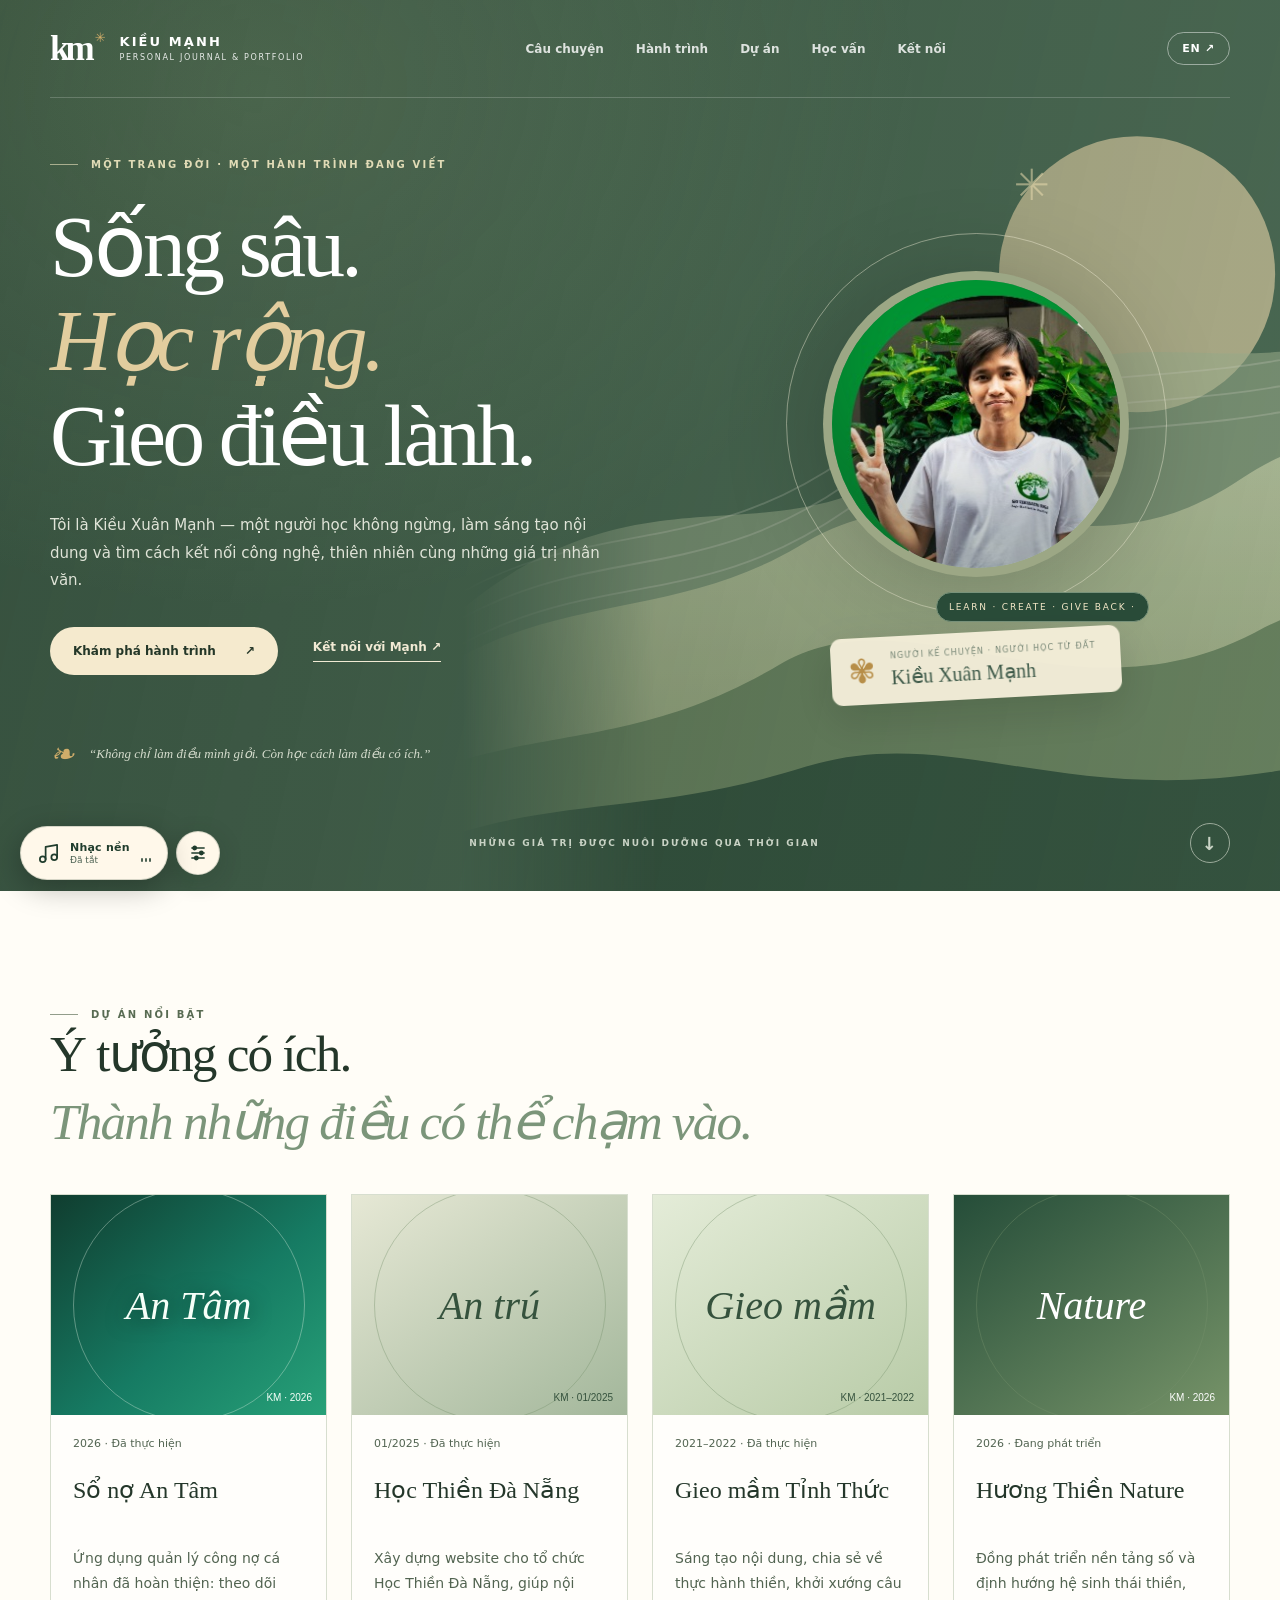
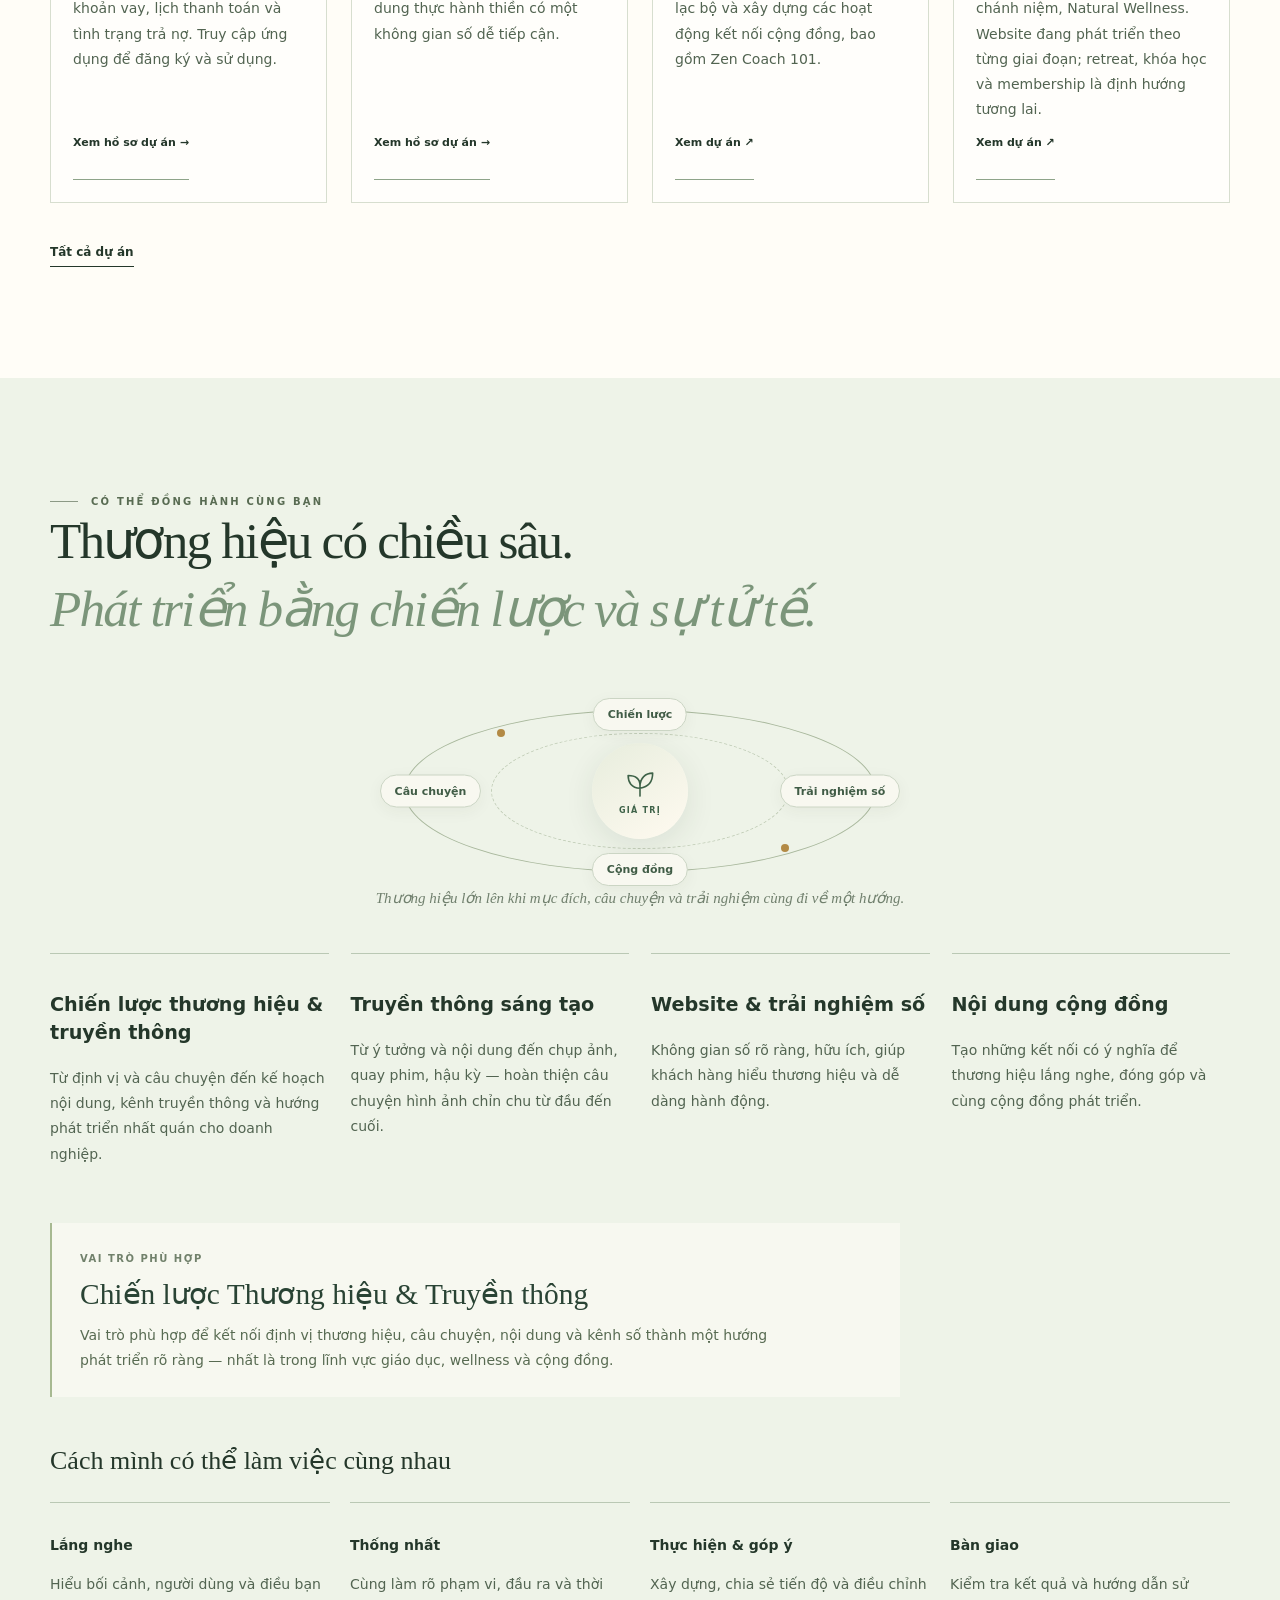
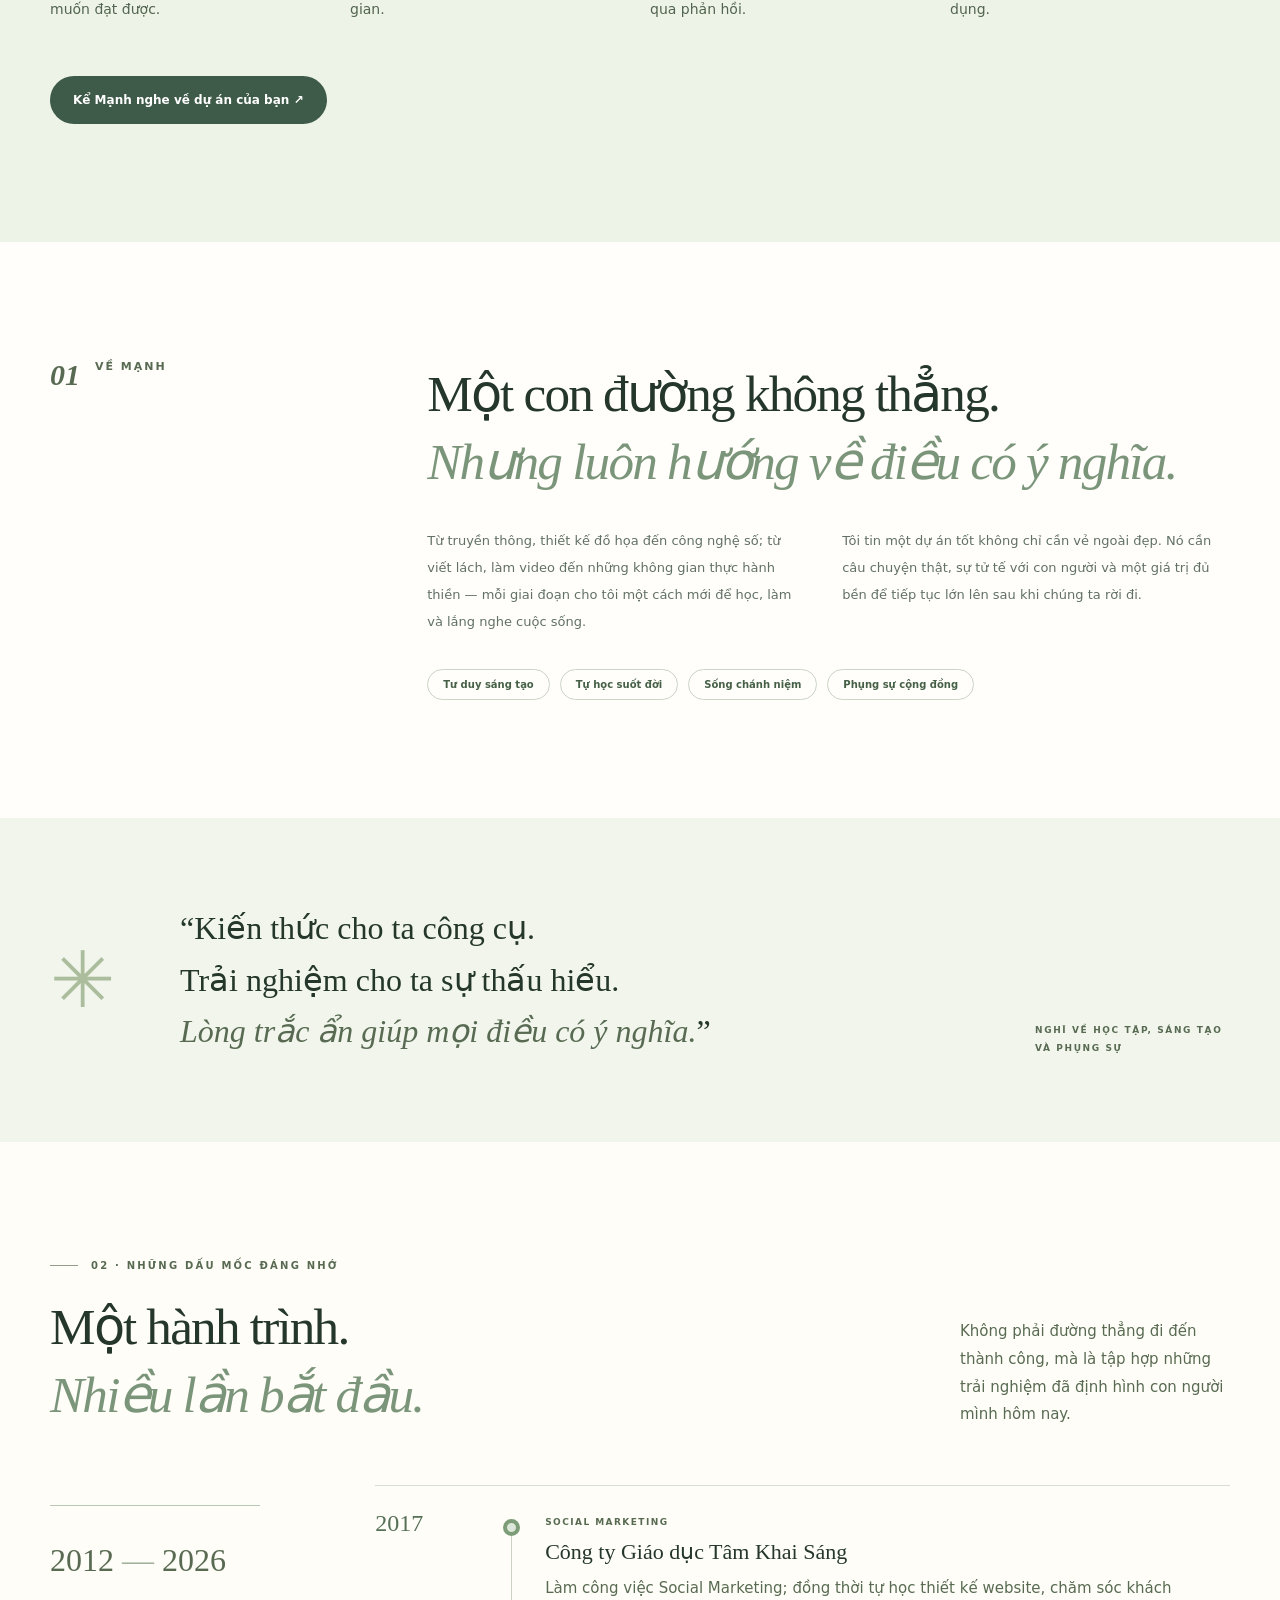
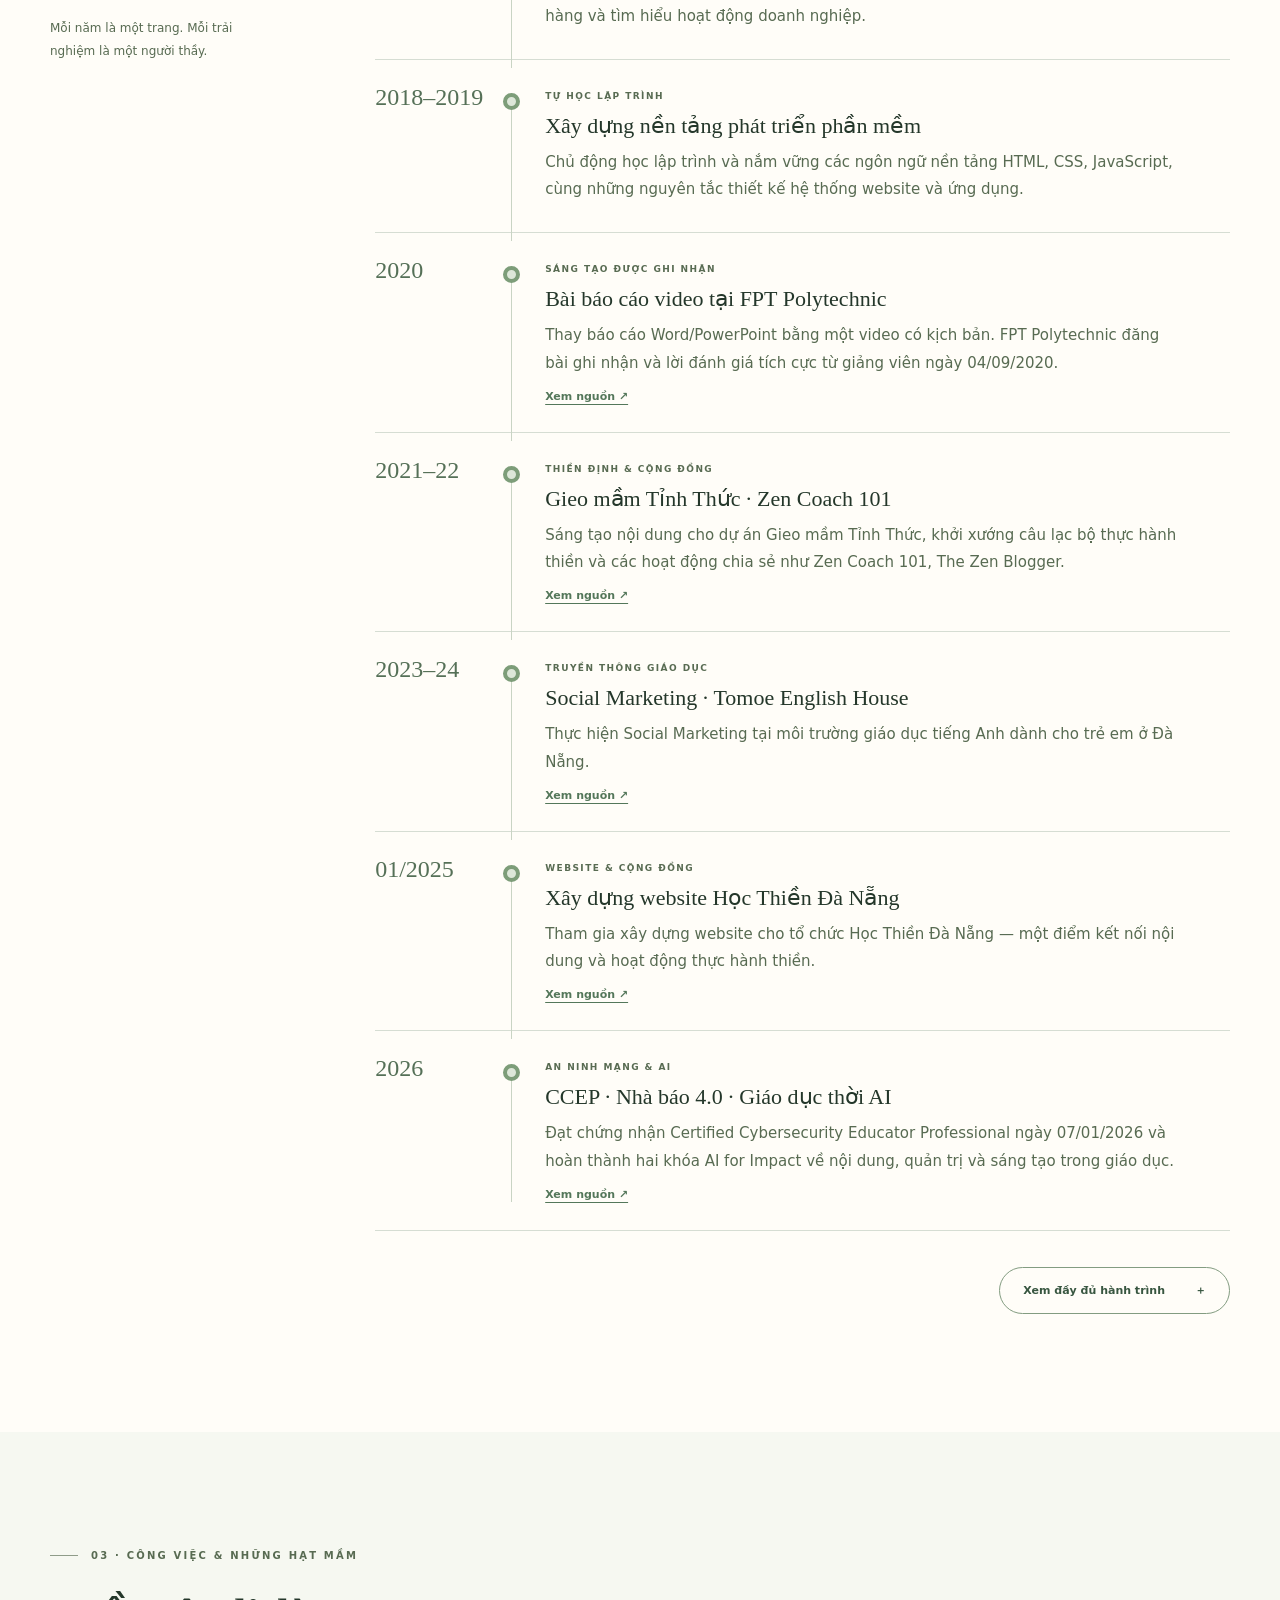
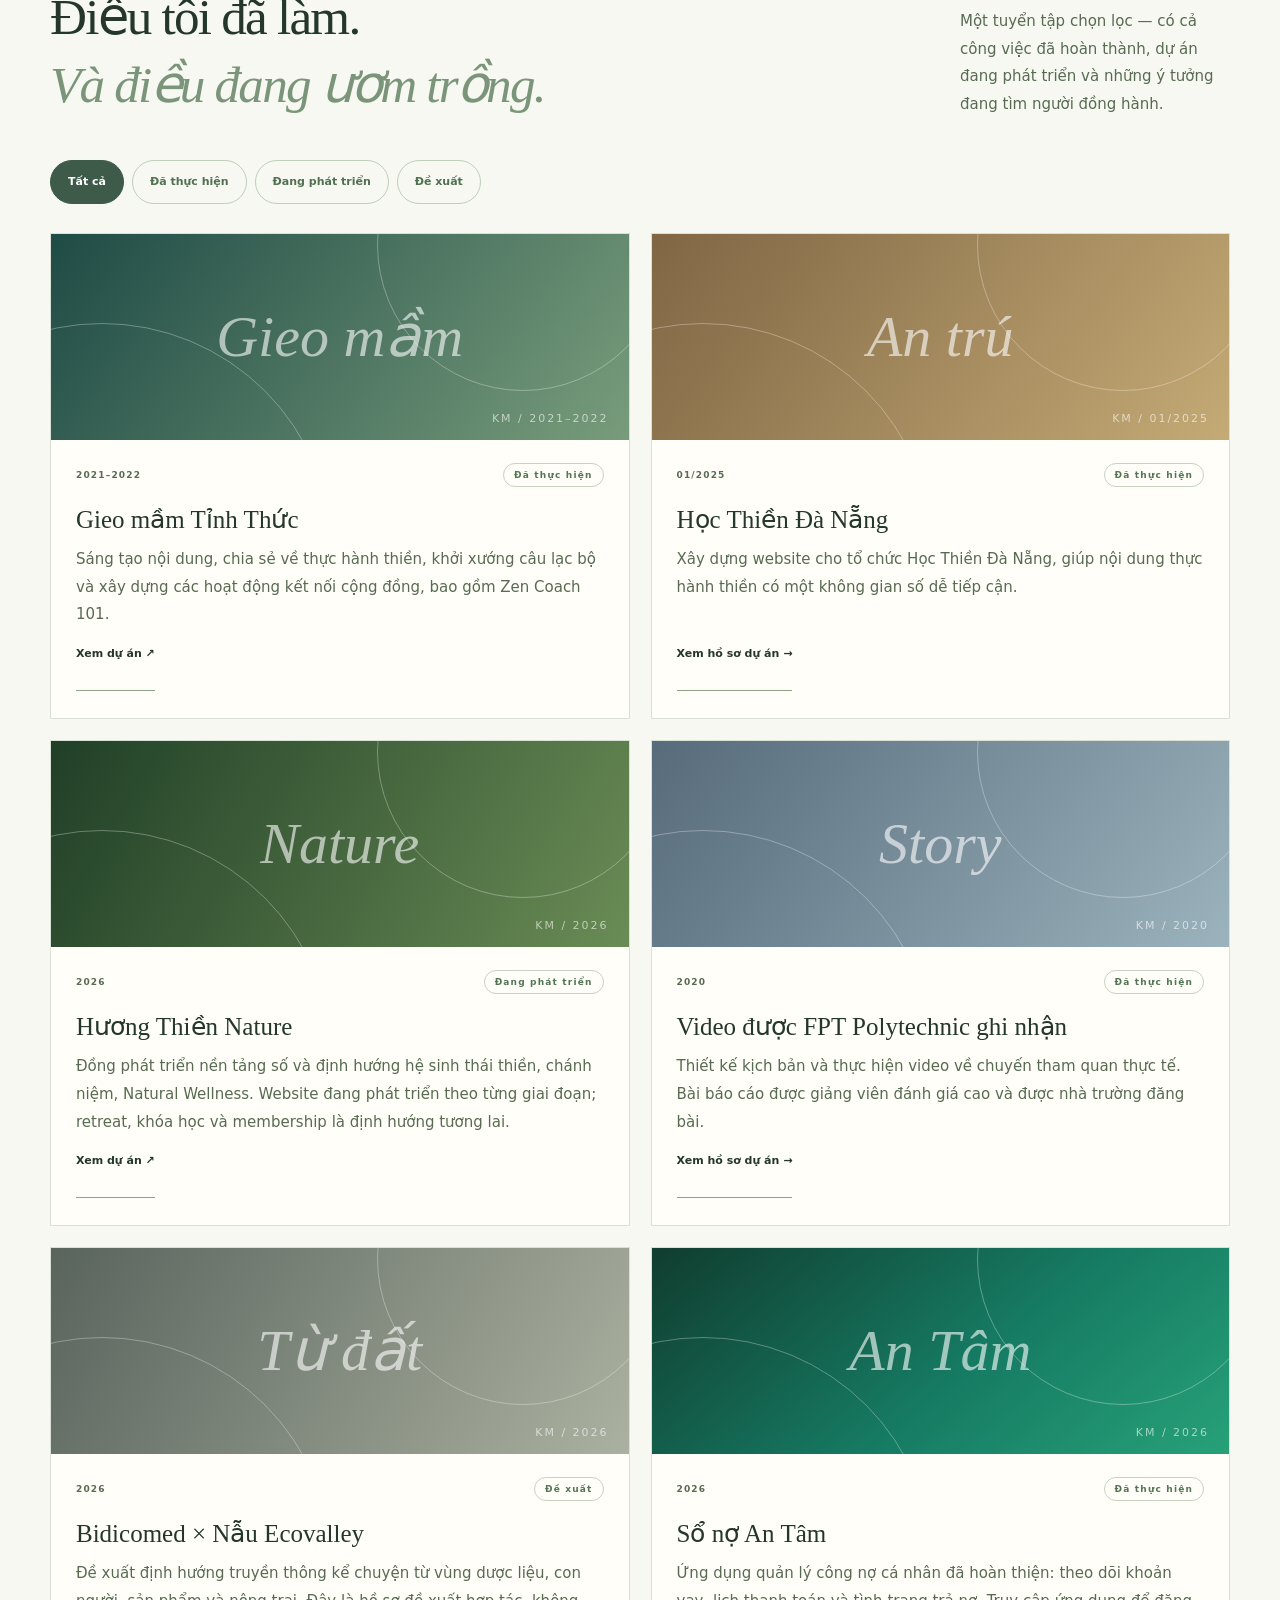
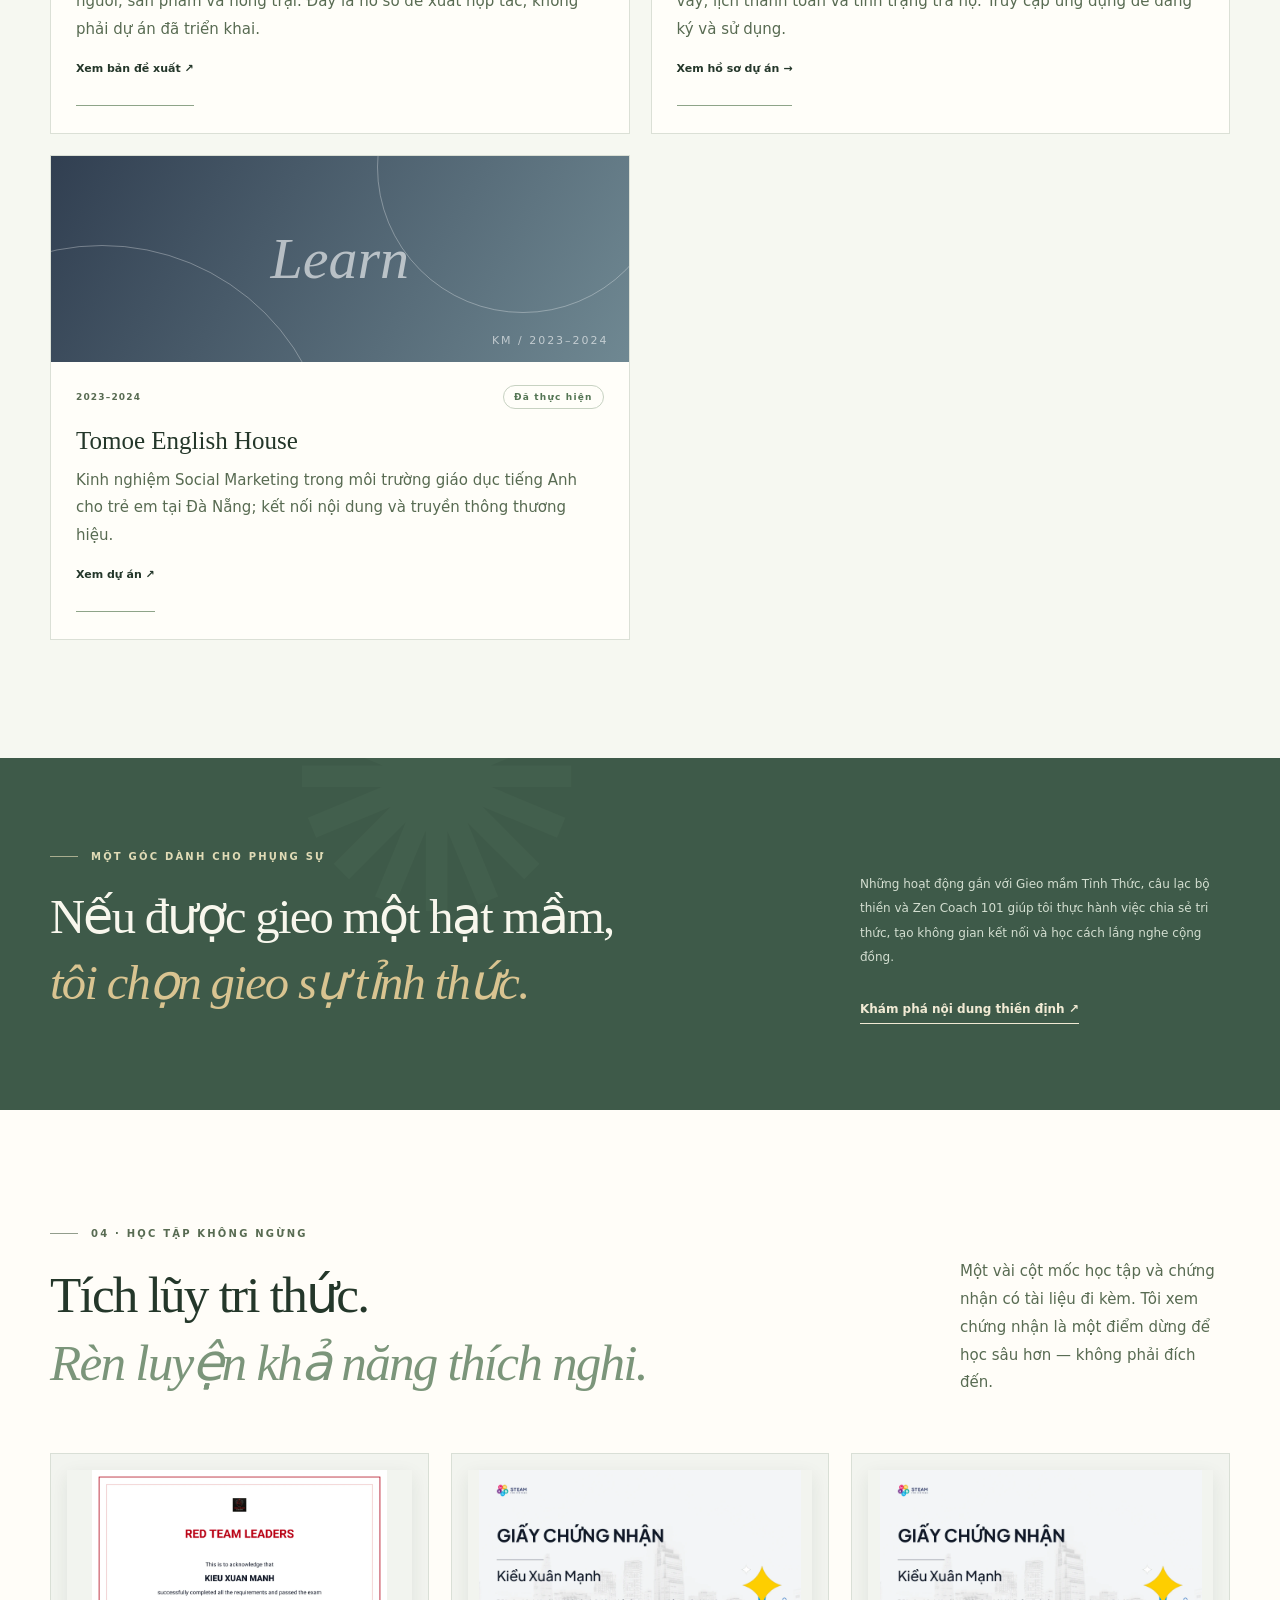
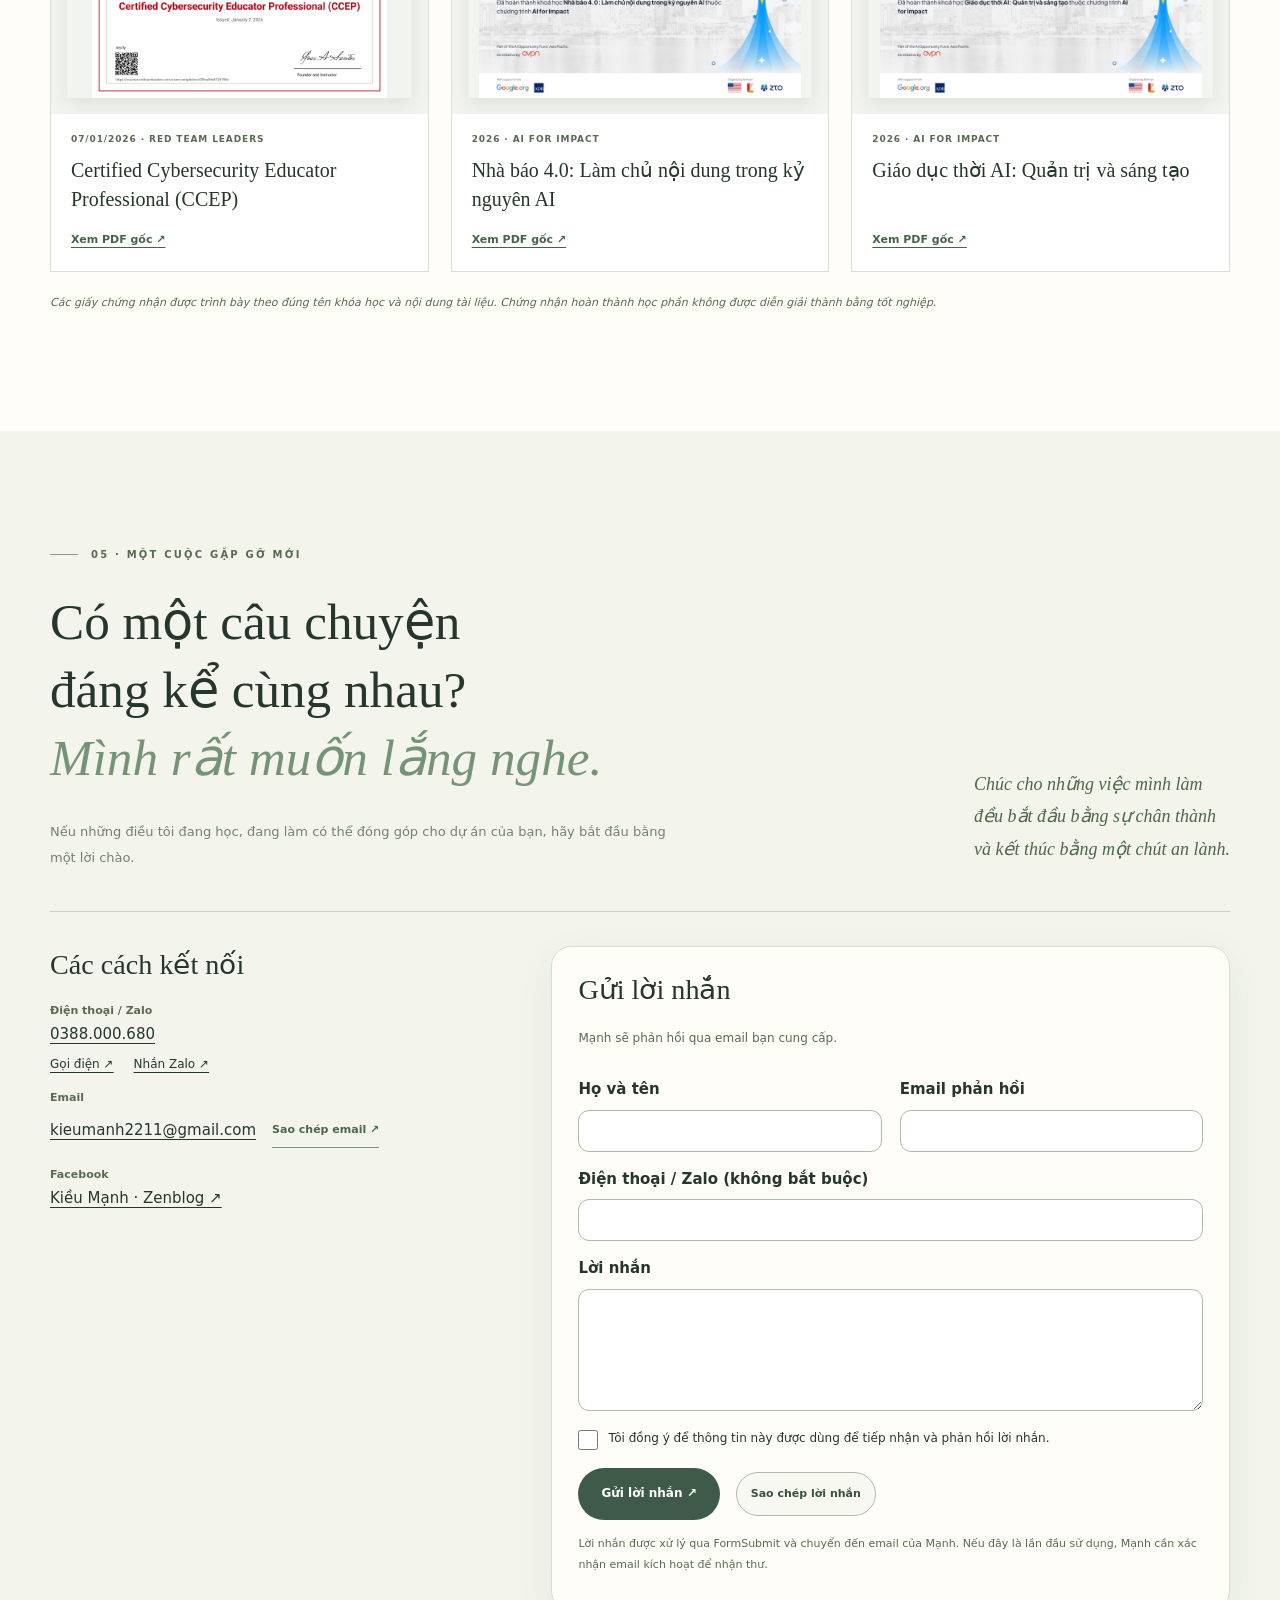
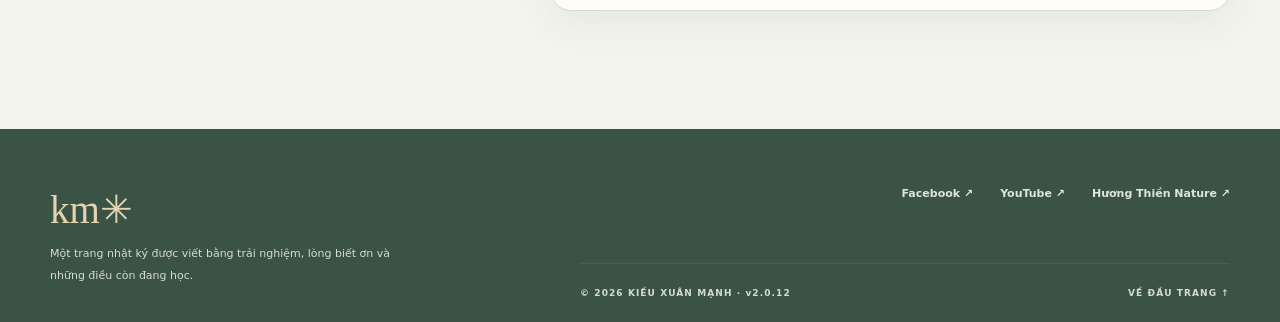
==== index.html @ a6d091e3 "Preserve background music during internal navigation" ====
<!DOCTYPE html>
<html lang="vi">
<head>
  <meta charset="UTF-8" />
  <meta name="viewport" content="width=device-width, initial-scale=1" />
  <meta name="theme-color" content="#182b21" />
  <link rel="canonical" href="https://kieumanh.github.io/Portfolio/" />
  <meta property="og:url" content="https://kieumanh.github.io/Portfolio/" />
  <meta name="description" content="Portfolio Kiều Xuân Mạnh — hành trình học tập, truyền thông sáng tạo, thiết kế, công nghệ và phụng sự cộng đồng qua thực hành chánh niệm." />
  <meta property="og:type" content="website" />
  <meta property="og:title" content="Kiều Xuân Mạnh — Hành trình sống & kiến tạo" />
  <meta property="og:description" content="Học hỏi suốt đời. Sáng tạo có trách nhiệm. Phụng sự bằng những việc làm cụ thể." />
  <title>Kiều Xuân Mạnh — Hành trình sống & kiến tạo</title>
  <link rel="stylesheet" href="styles.css?v=2.0.12" />
  <link rel="stylesheet" href="audio-player.css?v=2.0.12" />
  <link rel="icon" href="assets/favicon.svg" type="image/svg+xml" />
<link rel="stylesheet" href="v2.css?v=2.0.12"><meta name="portfolio-version" content="2.0.12"><meta property="og:image" content="https://kieumanh.github.io/Portfolio/assets/kieu-manh-portrait.jpg"></head>
<body>
  <a class="skip-link" href="#content">Chuyển đến nội dung chính</a>
  <div class="page-progress" id="pageProgress" aria-hidden="true"></div>
  <header class="header" id="top">
    <div class="header-inner container">
      <a href="#top" class="brand" aria-label="Kiều Mạnh — về đầu trang"><span class="brand-seal">km<span class="tiny-leaf">✳</span></span><span class="brand-copy">KIỀU MẠNH <small>PERSONAL JOURNAL & PORTFOLIO</small></span></a>
      <nav class="desktop-nav" aria-label="Điều hướng chính">
        <a href="#about" data-i18n="navAbout">Câu chuyện</a><a href="#journey" data-i18n="navJourney">Hành trình</a><a href="#projects" data-i18n="navProjects">Dự án</a><a href="#learning" data-i18n="navLearning">Học vấn</a><a href="#contact" data-i18n="navContact">Kết nối</a>
      </nav>
      <div class="header-controls">
        <a class="lang-toggle" id="langToggle" href="/Portfolio/en/" hreflang="en" aria-label="Switch to English"><span id="langLabel">EN</span><span aria-hidden="true"> ↗</span></a>
        <button class="menu-toggle" id="menuToggle" type="button" aria-label="Mở menu" aria-expanded="false" aria-controls="mobileNav"><span></span><span></span></button>
      </div>
    </div>
    <nav class="mobile-nav" id="mobileNav" aria-label="Điều hướng di động" hidden>
      <a href="#about" data-i18n="navAbout">Câu chuyện</a><a href="#journey" data-i18n="navJourney">Hành trình</a><a href="#projects" data-i18n="navProjects">Dự án</a><a href="#learning" data-i18n="navLearning">Học vấn</a><a href="#contact" data-i18n="navContact">Kết nối</a>
    </nav>
  </header>

  <main id="content">
    <section class="hero" aria-labelledby="heroTitle">
      <div class="hero-engraving" aria-hidden="true"><svg viewBox="0 0 800 650" preserveAspectRatio="xMidYMid slice"><defs><linearGradient id="hills" x1="0" y1="0" x2="0" y2="1"><stop stop-color="#d9dfb7"/><stop offset="1" stop-color="#9da97a"/></linearGradient></defs><circle cx="580" cy="176" r="106" fill="#e8d6aa" opacity=".82"/><path d="M-30 530 C180 260 290 435 440 296 C575 164 690 315 850 158 L850 650 L-30 650Z" fill="#b9c5a0" opacity=".55"/><path d="M-20 535 C95 407 203 454 320 385 C444 309 528 422 660 333 C741 279 800 310 830 284 L830 650 L-20 650Z" fill="url(#hills)" opacity=".85"/><path d="M-20 585 C96 515 178 551 305 476 C406 415 533 529 678 447 C759 408 792 434 835 407 L835 650 L-20 650Z" fill="#728964"/><path d="M-20 637 C118 568 182 599 326 554 C466 511 560 626 840 513 L840 660 -20 660Z" fill="#314e3b"/><g opacity=".27" fill="none" stroke="#f8f3e6" stroke-width="1.4"><path d="M-20 520 C130 381 219 453 357 357 C505 256 668 331 830 230"/><path d="M-20 500 C130 361 219 433 357 337 C505 236 668 311 830 210"/><path d="M-20 480 C130 341 219 413 357 317 C505 216 668 291 830 190"/></g></svg></div>
      <div class="hero-sunburst" aria-hidden="true">✳</div>
      <div class="container hero-inner">
        <div class="hero-left">
          <div class="eyebrow light"><span class="eyebrow-line"></span><span data-i18n="heroKicker">MỘT TRANG ĐỜI · MỘT HÀNH TRÌNH ĐANG VIẾT</span></div>
          <h1 id="heroTitle" data-i18n-html="heroTitle">Sống sâu.<br /><em>Học rộng.</em><br />Gieo điều lành.</h1>
          <p class="hero-lead" data-i18n="heroLead">Tôi là Kiều Xuân Mạnh — một người học không ngừng, làm sáng tạo nội dung và tìm cách kết nối công nghệ, thiên nhiên cùng những giá trị nhân văn.</p>
          <div class="hero-actions"><a href="#featured" class="btn btn-cream"><span data-i18n="exploreJourney">Khám phá hành trình</span><span aria-hidden="true">↗</span></a><a href="#contact" class="text-link light" data-i18n="connectNow">Kết nối với Mạnh <span aria-hidden="true">↗</span></a></div>
          <div class="hero-caption"><span class="caption-mark">❧</span><span data-i18n="heroQuote">“Không chỉ làm điều mình giỏi. Còn học cách làm điều có ích.”</span></div>
        </div>
        <div class="hero-right">
          <div class="portrait-outer">
            <div class="portrait-line"></div>
            <div class="portrait-circle"><span class="portrait-fallback">KM<small>2026</small></span><img alt="Chân dung Kiều Xuân Mạnh" src="assets/kieu-manh-portrait.jpg" onerror="this.style.display='none'" width="360" height="360" /></div>
            <span class="orbit-caption" data-i18n="orbit">LEARN · CREATE · GIVE BACK ·</span>
          </div>
          <div class="portrait-card"><span class="flower">✾</span><div><small data-i18n="portraitSmall">NGƯỜI KỂ CHUYỆN · NGƯỜI HỌC TỪ ĐẤT</small><strong>Kiều Xuân Mạnh</strong></div></div>
        </div>
      </div>
      <div class="hero-index container"><span>01 / 06</span><span data-i18n="heroFooter">NHỮNG GIÁ TRỊ ĐƯỢC NUÔI DƯỠNG QUA THỜI GIAN</span><a href="#about" aria-label="Cuộn xuống" class="scroll-down">↓</a></div>
    </section>
<section class="section v2-featured" id="featured"><div class="container"><div class="eyebrow dark"><span class="eyebrow-line"></span><span data-i18n="featureKicker">DỰ ÁN NỔI BẬT</span></div><h2 class="display-title" data-i18n-html="featureTitle">Ý tưởng có ích.<br><em>Thành những điều có thể chạm vào.</em></h2><div class="v2-feature-grid" id="featuredGrid"><article class="v2-feature-card"><div class="v2-art so-no-an-tam"><span>An Tâm</span><small>KM · 2026</small></div><div class="v2-feature-copy"><small>2026 · Đã thực hiện</small><h3>Sổ nợ An Tâm</h3><p>Ứng dụng quản lý công nợ cá nhân đã hoàn thiện: theo dõi khoản vay, lịch thanh toán và tình trạng trả nợ. Truy cập ứng dụng để đăng ký và sử dụng.</p><a href="/Portfolio/projects/so-no-an-tam/"  class="project-link">Xem hồ sơ dự án →</a></div></article><article class="v2-feature-card"><div class="v2-art education"><span>An trú</span><small>KM · 01/2025</small></div><div class="v2-feature-copy"><small>01/2025 · Đã thực hiện</small><h3>Học Thiền Đà Nẵng</h3><p>Xây dựng website cho tổ chức Học Thiền Đà Nẵng, giúp nội dung thực hành thiền có một không gian số dễ tiếp cận.</p><a href="/Portfolio/projects/hoc-thien-da-nang/"  class="project-link">Xem hồ sơ dự án →</a></div></article><article class="v2-feature-card"><div class="v2-art meditation"><span>Gieo mầm</span><small>KM · 2021–2022</small></div><div class="v2-feature-copy"><small>2021–2022 · Đã thực hiện</small><h3>Gieo mầm Tỉnh Thức</h3><p>Sáng tạo nội dung, chia sẻ về thực hành thiền, khởi xướng câu lạc bộ và xây dựng các hoạt động kết nối cộng đồng, bao gồm Zen Coach 101.</p><a href="https://www.youtube.com/@minhtrietthiendinh" target="_blank" rel="noopener noreferrer" class="project-link">Xem dự án ↗</a></div></article><article class="v2-feature-card"><div class="v2-art nature"><span>Nature</span><small>KM · 2026</small></div><div class="v2-feature-copy"><small>2026 · Đang phát triển</small><h3>Hương Thiền Nature</h3><p>Đồng phát triển nền tảng số và định hướng hệ sinh thái thiền, chánh niệm, Natural Wellness. Website đang phát triển theo từng giai đoạn; retreat, khóa học và membership là định hướng tương lai.</p><a href="https://huongthiennature.com/vi/" target="_blank" rel="noopener noreferrer" class="project-link">Xem dự án ↗</a></div></article></div><a class="text-link" href="#projects" data-i18n="storyReturn">Tất cả dự án →</a></div></section>
<section class="section v2-collaboration" id="collaboration"><div class="container"><div class="eyebrow dark"><span class="eyebrow-line"></span><span data-i18n="collabKicker">CÓ THỂ ĐỒNG HÀNH CÙNG BẠN</span></div><h2 class="display-title" data-i18n-html="collabTitle">Thương hiệu có chiều sâu.<br><em>Phát triển bằng chiến lược và sự tử tế.</em></h2><figure class="brand-motion" role="img" aria-label="Chiến lược, câu chuyện, trải nghiệm số và cộng đồng cùng kết nối để nuôi dưỡng thương hiệu."><div class="brand-orbit"><span class="orbit-tag orbit-strategy">Chiến lược</span><span class="orbit-tag orbit-story">Câu chuyện</span><span class="orbit-tag orbit-digital">Trải nghiệm số</span><span class="orbit-tag orbit-community">Cộng đồng</span><div class="brand-core"><svg aria-hidden="true" viewBox="0 0 48 48" fill="none"><path d="M24 38V19m0 9C13 28 9 20 9 12c9 0 15 4 15 13m0 1c0-11 7-17 16-17 0 9-4 17-16 19" stroke="currentColor" stroke-width="2" stroke-linecap="round" stroke-linejoin="round"/></svg><span>GIÁ TRỊ</span></div><i class="orbit-dot dot-one"></i><i class="orbit-dot dot-two"></i></div><figcaption>Thương hiệu lớn lên khi mục đích, câu chuyện và trải nghiệm cùng đi về một hướng.</figcaption></figure><div class="v2-service-grid"><article><h3 data-i18n="service1">Chiến lược thương hiệu & truyền thông</h3><p data-i18n="service1p">Từ định vị và câu chuyện đến kế hoạch nội dung, kênh truyền thông và hướng phát triển nhất quán cho doanh nghiệp.</p></article><article><h3 data-i18n="service2">Truyền thông sáng tạo</h3><p data-i18n="service2p">Từ ý tưởng và nội dung đến chụp ảnh, quay phim, hậu kỳ — hoàn thiện câu chuyện hình ảnh chỉn chu từ đầu đến cuối.</p></article><article><h3 data-i18n="service3">Website & trải nghiệm số</h3><p data-i18n="service3p">Không gian số rõ ràng, hữu ích, giúp khách hàng hiểu thương hiệu và dễ dàng hành động.</p></article><article><h3 data-i18n="service4">Nội dung cộng đồng</h3><p data-i18n="service4p">Tạo những kết nối có ý nghĩa để thương hiệu lắng nghe, đóng góp và cùng cộng đồng phát triển.</p></article></div><aside class="role-fit"><small>VAI TRÒ PHÙ HỢP</small><h3 data-i18n="roleTitle">Chiến lược Thương hiệu & Truyền thông</h3><p data-i18n="roleText">Vai trò phù hợp để kết nối định vị thương hiệu, câu chuyện, nội dung và kênh số thành một hướng phát triển rõ ràng — nhất là trong lĩnh vực giáo dục, wellness và cộng đồng.</p></aside><h3 class="v2-process-title" data-i18n="processTitle">Cách mình có thể làm việc cùng nhau</h3><ol class="v2-process"><li><h4 data-i18n="step1">Lắng nghe</h4><p data-i18n="step1p">Hiểu bối cảnh, người dùng và điều bạn muốn đạt được.</p></li><li><h4 data-i18n="step2">Thống nhất</h4><p data-i18n="step2p">Cùng làm rõ phạm vi, đầu ra và thời gian.</p></li><li><h4 data-i18n="step3">Thực hiện & góp ý</h4><p data-i18n="step3p">Xây dựng, chia sẻ tiến độ và điều chỉnh qua phản hồi.</p></li><li><h4 data-i18n="step4">Bàn giao</h4><p data-i18n="step4p">Kiểm tra kết quả và hướng dẫn sử dụng.</p></li></ol><a class="btn btn-dark" href="#contact">Kể Mạnh nghe về dự án của bạn ↗</a></div></section>
<section class="manifesto section" id="about">
      <div class="container manifesto-grid">
        <div class="section-tag"><span class="section-no">01</span><span data-i18n="aboutKicker">VỀ MẠNH</span></div>
        <div><h2 class="display-title" data-i18n-html="aboutTitle">Một con đường không thẳng.<br/><em>Nhưng luôn hướng về điều có ý nghĩa.</em></h2><div class="about-copy"><p data-i18n="aboutP1">Từ truyền thông, thiết kế đồ họa đến công nghệ số; từ viết lách, làm video đến những không gian thực hành thiền — mỗi giai đoạn cho tôi một cách mới để học, làm và lắng nghe cuộc sống.</p><p data-i18n="aboutP2">Tôi tin một dự án tốt không chỉ cần vẻ ngoài đẹp. Nó cần câu chuyện thật, sự tử tế với con người và một giá trị đủ bền để tiếp tục lớn lên sau khi chúng ta rời đi.</p></div><div class="value-pills"><span data-i18n="value1">Tư duy sáng tạo</span><span data-i18n="value2">Tự học suốt đời</span><span data-i18n="value3">Sống chánh niệm</span><span data-i18n="value4">Phụng sự cộng đồng</span></div></div>
      </div>
    </section>

    <section class="quote-band" aria-label="Triết lý sống"><div class="container quote-grid"><span class="quote-star" aria-hidden="true">✳</span><blockquote data-i18n-html="quoteText">“Kiến thức cho ta công cụ.<br />Trải nghiệm cho ta sự thấu hiểu.<br /><em>Lòng trắc ẩn giúp mọi điều có ý nghĩa.</em>”</blockquote><div class="quote-side" data-i18n="quoteSide">NGHĨ VỀ HỌC TẬP, SÁNG TẠO VÀ PHỤNG SỰ</div></div></section>

    <section class="section timeline-section" id="journey">
      <div class="container"><div class="section-head"><div><div class="eyebrow dark"><span class="eyebrow-line"></span><span data-i18n="timelineKicker">02 · NHỮNG DẤU MỐC ĐÁNG NHỚ</span></div><h2 class="display-title" data-i18n-html="timelineTitle">Một hành trình.<br /><em>Nhiều lần bắt đầu.</em></h2></div><p class="section-intro" data-i18n="timelineIntro">Không phải đường thẳng đi đến thành công, mà là tập hợp những trải nghiệm đã định hình con người mình hôm nay.</p></div>
        <div class="timeline-layout"><aside class="timeline-aside"><div class="side-note"><span class="side-note-year">2012 <i>—</i> 2026</span><span data-i18n="timelineAside">Mỗi năm là một trang. Mỗi trải nghiệm là một người thầy.</span></div></aside><div class="timeline" id="timelineList"></div></div>
        <button class="outline-button timeline-more" id="timelineMore" aria-expanded="false" type="button"><span data-i18n="seeAllMilestones">Xem đầy đủ hành trình</span><span aria-hidden="true">＋</span></button>
      </div>
    </section>

    <section class="section project-section" id="projects">
      <div class="container"><div class="section-head"><div><div class="eyebrow dark"><span class="eyebrow-line"></span><span data-i18n="projectKicker">03 · CÔNG VIỆC & NHỮNG HẠT MẦM</span></div><h2 class="display-title" data-i18n-html="projectTitle">Điều tôi đã làm.<br/><em>Và điều đang ươm trồng.</em></h2></div><p class="section-intro" data-i18n="projectIntro">Một tuyển tập chọn lọc — có cả công việc đã hoàn thành, dự án đang phát triển và những ý tưởng đang tìm người đồng hành.</p></div>
        <div class="filters" role="group" aria-label="Lọc dự án" id="projectFilters"><button type="button" class="filter active" data-filter="all" aria-pressed="true" data-i18n="filterAll">Tất cả</button><button type="button" class="filter" data-filter="done" aria-pressed="false" data-i18n="filterDone">Đã thực hiện</button><button type="button" class="filter" data-filter="growing" aria-pressed="false" data-i18n="filterGrowing">Đang phát triển</button><button type="button" class="filter" data-filter="proposal" aria-pressed="false" data-i18n="filterProposal">Đề xuất</button></div>
        <div class="projects-grid" id="projectsGrid"></div>
      </div>
    </section>

    <section class="practice-section" id="giving"><div class="container practice-inner"><div><div class="eyebrow light"><span class="eyebrow-line"></span><span data-i18n="giveKicker">MỘT GÓC DÀNH CHO PHỤNG SỰ</span></div><h2 data-i18n-html="giveTitle">Nếu được gieo một hạt mầm,<br/><em>tôi chọn gieo sự tỉnh thức.</em></h2></div><div class="practice-copy"><p data-i18n="giveP">Những hoạt động gắn với Gieo mầm Tỉnh Thức, câu lạc bộ thiền và Zen Coach 101 giúp tôi thực hành việc chia sẻ tri thức, tạo không gian kết nối và học cách lắng nghe cộng đồng.</p><a href="https://www.youtube.com/@minhtrietthiendinh" class="text-link light" target="_blank" rel="noopener noreferrer" data-i18n="giveLink">Khám phá nội dung thiền định ↗</a></div></div><div class="practice-decoration" aria-hidden="true">✺</div></section>

    <section class="section credentials-section" id="learning"><div class="container"><div class="section-head"><div><div class="eyebrow dark"><span class="eyebrow-line"></span><span data-i18n="learningKicker">04 · HỌC TẬP KHÔNG NGỪNG</span></div><h2 class="display-title" data-i18n-html="learningTitle">Tích lũy tri thức.<br/><em>Rèn luyện khả năng thích nghi.</em></h2></div><p class="section-intro" data-i18n="learningIntro">Một vài cột mốc học tập và chứng nhận có tài liệu đi kèm. Tôi xem chứng nhận là một điểm dừng để học sâu hơn — không phải đích đến.</p></div>
          <div class="certificate-grid" id="certificateGrid"></div><p class="credentials-note" data-i18n="credentialsNote">Các giấy chứng nhận được trình bày theo đúng tên khóa học và nội dung tài liệu. Chứng nhận hoàn thành học phần không được diễn giải thành bằng tốt nghiệp.</p>
        </div></section>

    <section class="closing section" id="contact" aria-labelledby="contactTitleHeading">
      <div class="contact-layout">
        <div class="contact-intro">
          <div class="contact-intro-copy">
            <div class="eyebrow dark"><span class="eyebrow-line"></span><span data-i18n="contactKicker">05 · MỘT CUỘC GẶP GỠ MỚI</span></div>
            <h2 class="closing-title" id="contactTitleHeading" data-i18n-html="contactTitle">Có một câu chuyện<br/>đáng kể cùng nhau?<br/><em>Mình rất muốn lắng nghe.</em></h2>
            <p data-i18n="contactP">Nếu những điều tôi đang học, đang làm có thể đóng góp cho dự án của bạn, hãy bắt đầu bằng một lời chào.</p>
          </div>
          <p class="contact-signoff" data-i18n-html="postcard">Chúc cho những việc mình làm<br/>đều bắt đầu bằng sự chân thành<br/>và kết thúc bằng một chút an lành.</p>
        </div>
        <div class="contact-form-grid">
          <aside class="contact-details" aria-labelledby="contactMethods">
            <h3 id="contactMethods" data-i18n="contactMethods">Các cách kết nối</h3>
            <dl>
              <dt data-i18n="contactPhone">Điện thoại / Zalo</dt>
              <dd><a href="tel:+84388000680">0388.000.680</a><div class="contact-mini"><a href="tel:+84388000680" data-i18n="callNow">Gọi điện ↗</a><a href="https://zalo.me/0388000680" target="_blank" rel="noopener noreferrer" data-i18n="zaloNow">Nhắn Zalo ↗</a></div></dd>
              <dt>Email</dt>
              <dd class="contact-email"><a href="mailto:kieumanh2211@gmail.com">kieumanh2211@gmail.com</a><button class="copy-button" id="copyEmail" type="button" data-i18n="copyEmail">Sao chép email ↗</button></dd>
              <dt>Facebook</dt>
              <dd><a href="https://www.facebook.com/kieumanh.zenblog/" target="_blank" rel="noopener noreferrer">Kiều Mạnh · Zenblog ↗</a></dd>
            </dl>
          </aside>
          <form id="contactForm" class="contact-form" action="https://formsubmit.co/kieumanh2211@gmail.com" method="POST" aria-labelledby="formTitle">
            <h3 id="formTitle" data-i18n="formTitle">Gửi lời nhắn</h3>
            <p data-i18n="formIntro">Mạnh sẽ phản hồi qua email bạn cung cấp.</p>
            <div class="contact-fields"><div><label for="contactName" data-i18n="formName">Họ và tên</label><input id="contactName" name="name" autocomplete="name" required maxlength="100" /></div><div><label for="contactEmail" data-i18n="formEmail">Email phản hồi</label><input id="contactEmail" name="email" type="email" autocomplete="email" required maxlength="160" /></div></div>
            <label for="contactPhone" data-i18n="formPhone">Điện thoại / Zalo (không bắt buộc)</label><input id="contactPhone" name="phone" type="tel" autocomplete="tel" maxlength="40" />
            <label for="contactMessage" data-i18n="formMessage">Lời nhắn</label><textarea id="contactMessage" name="message" required minlength="10" maxlength="3000" rows="6"></textarea>
            <div class="form-honey" aria-hidden="true"><label for="contactWebsite">Website</label><input id="contactWebsite" name="_honey" tabindex="-1" autocomplete="off" /></div>
            <input type="hidden" name="_subject" value="Lời nhắn từ Portfolio Kiều Mạnh" /><input type="hidden" name="_template" value="table" /><input type="hidden" name="_url" value="https://kieumanh.github.io/Portfolio/" />
            <label class="contact-consent"><input type="checkbox" id="contactConsent" required /><span data-i18n="formConsent">Tôi đồng ý để thông tin này được dùng để tiếp nhận và phản hồi lời nhắn.</span></label>
            <div class="contact-form-actions"><button class="btn btn-dark" type="submit" data-i18n="formSubmit">Gửi lời nhắn ↗</button><button id="contactCopy" class="copy-button" type="button" data-i18n="formCopy">Sao chép lời nhắn</button></div>
            <p class="contact-form-note" data-i18n="formNote">Lời nhắn được xử lý qua FormSubmit và chuyển đến email của Mạnh. Nếu đây là lần đầu sử dụng, Mạnh cần xác nhận email kích hoạt để nhận thư.</p><p id="contactStatus" class="contact-status" role="status" aria-live="polite"></p>
          </form>
        </div>
      </div>
    </section>
  </main>
  <footer class="footer"><div class="container footer-grid"><div><span class="footer-mark">km✳</span><p data-i18n="footerP">Một trang nhật ký được viết bằng trải nghiệm, lòng biết ơn và những điều còn đang học.</p></div><div class="footer-right"><div class="footer-social"><a href="https://www.facebook.com/kieumanh.zenblog/" target="_blank" rel="noopener noreferrer">Facebook ↗</a><a href="https://www.youtube.com/@minhtrietthiendinh" target="_blank" rel="noopener noreferrer">YouTube ↗</a><a href="https://huongthiennature.com/vi/" target="_blank" rel="noopener noreferrer">Hương Thiền Nature ↗</a></div><div class="footer-bottom"><span>© 2026 KIỀU XUÂN MẠNH · v2.0.12</span><a href="#top" data-i18n="backTop">VỀ ĐẦU TRANG ↑</a></div></div></div></footer>
  <dialog id="certDialog" class="cert-dialog" aria-labelledby="dialogTitle"><div class="dialog-top"><strong id="dialogTitle">Chứng nhận</strong><button class="dialog-close" id="dialogClose" type="button" aria-label="Đóng">✕</button></div><img id="dialogImage" alt="" /><div class="dialog-bottom"><a id="dialogPdf" href="#" target="_blank" rel="noopener noreferrer" class="btn btn-dark">Xem PDF gốc ↗</a></div></dialog>
  <audio id="ambientAudio" src="/Portfolio/assets/hiro-background.mp3" preload="none" loop></audio>
  <div class="music-controls" id="musicControls" data-tone="dark">
  <button id="musicToggle" type="button" class="music-toggle" data-tone="light" aria-label="Bật nhạc nền" aria-describedby="mobileVolumeHint" aria-keyshortcuts="ArrowUp ArrowDown" aria-pressed="false" title="Bật nhạc nền">
    <svg aria-hidden="true" viewBox="0 0 24 24" fill="none" stroke="currentColor" stroke-linecap="round" stroke-linejoin="round" stroke-width="1.8"><path d="M9 18V5l12-2v13"/><circle cx="6" cy="18" r="3"/><circle cx="18" cy="16" r="3"/></svg>
    <span class="music-caption-wrap"><span class="music-caption">Nhạc nền</span><span class="music-status" role="status" aria-live="polite">Đã tắt</span></span>
    <span class="music-bars" aria-hidden="true"><i></i><i></i><i></i></span>
  </button>
  <span id="mobileVolumeHint" class="sr-only">Chạm giữ để chỉnh âm lượng. Dùng bàn phím: nhấn mũi tên lên hoặc xuống khi nút này được chọn.</span>
  <button id="volumeToggle" type="button" class="volume-toggle" aria-label="Chỉnh âm lượng" aria-expanded="false" aria-controls="volumePanel" title="Chỉnh âm lượng"><svg aria-hidden="true" viewBox="0 0 24 24" width="20" height="20" fill="none" stroke="currentColor" stroke-width="1.8"><path d="M4 6h16M4 12h16M4 18h16"/><circle cx="8" cy="6" r="2" fill="currentColor"/><circle cx="16" cy="12" r="2" fill="currentColor"/><circle cx="10" cy="18" r="2" fill="currentColor"/></svg></button>
  <div id="volumePanel" class="volume-panel" hidden><div class="volume-heading"><label for="musicVolume" id="volumeLabel">Âm lượng</label><output id="volumeValue" for="musicVolume">34%</output></div><input id="musicVolume" type="range" min="0" max="100" step="1" value="34" aria-valuetext="34%" /></div>
  </div>
  <button id="backToTop" type="button" class="back-to-top" aria-label="Về đầu trang" aria-hidden="true" tabindex="-1" title="Về đầu trang">↑</button>
  <script src="script.js?v=2.0.12" defer></script>
  <script src="audio-player.js?v=2.0.12" defer></script>
  <script src="contact-form.js?v=2.0.12" defer></script>
</body>
</html>
---- styles.css ----
:root{--ink:#24372a;--forest:#182d22;--forest-2:#254935;--sage:#788c73;--cream:#faf8f2;--paper:#f5f3e9;--linen:#eceadd;--muted:#69756b;--line:#d6dccf;--gold:#d0ad6a;--sans:system-ui,-apple-system,BlinkMacSystemFont,'Segoe UI','Helvetica Neue',Arial,sans-serif;--serif:Georgia,'Times New Roman',serif;scroll-behavior:smooth}*{box-sizing:border-box}body{margin:0;background:var(--cream);font-family:var(--sans);color:var(--ink);-webkit-font-smoothing:antialiased}::selection{background:#d5dfae;color:var(--forest)}a{color:inherit;text-decoration:none}button{font:inherit;cursor:pointer}img{max-width:100%;display:block}.container{width:min(1180px,calc(100% - 88px));margin-inline:auto}.skip-link{position:absolute;z-index:100;background:white;top:-60px;left:8px;padding:14px}.skip-link:focus{top:8px}a:focus-visible,button:focus-visible{outline:3px solid #d4ac5d;outline-offset:4px}.page-progress{position:fixed;top:0;left:0;height:3px;width:0;background:var(--gold);z-index:200;transition:width .1s linear}.header{position:absolute;top:0;left:0;width:100%;z-index:50;color:#fff}.header-inner{height:98px;display:flex;align-items:center;justify-content:space-between;border-bottom:1px solid rgba(255,255,255,.19)}.brand{display:flex;align-items:center;gap:14px}.brand-seal{font-family:var(--serif);font-weight:600;font-size:35px;letter-spacing:-4px;position:relative;line-height:1}.tiny-leaf{color:var(--gold);font-family:var(--sans);font-size:13px;vertical-align:top;letter-spacing:0;margin-left:4px}.brand-copy{font-size:13px;font-weight:800;letter-spacing:.16em;line-height:1.55}.brand-copy small{display:block;opacity:.72;font-weight:500;font-size:8px;letter-spacing:.21em}.desktop-nav{display:flex;gap:32px;align-items:center}.desktop-nav a{font-size:12px;font-weight:600;opacity:.82;transition:opacity .2s}.desktop-nav a:hover{opacity:1}.header-controls{display:flex;gap:20px;align-items:center}.lang-toggle{background:none;color:#fff;border:1px solid rgba(255,255,255,.46);border-radius:28px;padding:9px 14px;font-size:11px;font-weight:800;letter-spacing:.07em}.menu-toggle{display:none;gap:5px;flex-direction:column;border:0;background:none;padding:10px}.menu-toggle span{background:#fff;width:25px;height:2px;display:block}.mobile-nav{display:none}.hero{position:relative;min-height:785px;background:var(--forest);color:#fff;overflow:hidden}.hero:before{content:'';position:absolute;inset:0;background:radial-gradient(ellipse at 20% 10%,rgba(107,143,104,.14),transparent 46%),linear-gradient(103deg,rgba(12,32,20,.82) 0%,rgba(12,32,20,.3) 64%,rgba(18,40,30,.05));pointer-events:none;z-index:1}.hero-engraving{position:absolute;right:-5%;bottom:0;width:69%;height:95%;opacity:.62}.hero-engraving svg{width:100%;height:100%}.hero-sunburst{position:absolute;right:18%;top:18%;font-size:43px;color:rgba(233,218,173,.54);z-index:2}.hero-inner{position:relative;z-index:3;display:grid;grid-template-columns:1.1fr .9fr;gap:52px;align-items:center;padding-top:159px;padding-bottom:120px;min-height:735px}.eyebrow{display:flex;align-items:center;gap:13px;font-size:10px;letter-spacing:.22em;font-weight:800}.eyebrow-line{height:1px;width:28px;background:currentColor;opacity:.65}.eyebrow.light{color:#e0dbb6}.eyebrow.dark{color:#71806a}.hero h1{font-family:var(--serif);font-size:clamp(68px,6.7vw,111px);font-weight:400;line-height:1.1;letter-spacing:-.045em;margin:31px 0 28px}.hero h1 em{color:#e2cd9e;font-weight:400}.hero-lead{font-size:14px;line-height:2;max-width:550px;color:#e0e4d8}.hero-actions{display:flex;align-items:center;gap:35px;margin-top:32px;flex-wrap:wrap}.btn{display:inline-flex;align-items:center;justify-content:space-between;gap:29px;border-radius:100px;padding:17px 23px;font-size:12px;font-weight:800;transition:transform .24s,background .24s;border:0;white-space:nowrap}.btn:hover{transform:translateY(-3px)}.btn-cream{background:#f5eace;color:#243728}.btn-cream:hover{background:#fff7e6}.btn-dark{background:var(--forest);color:#fff}.btn-dark:hover{background:#345340}.text-link{font-size:12px;font-weight:700;border-bottom:1px solid currentColor;padding-bottom:7px}.text-link.light{color:#f1ead4}.hero-caption{display:flex;gap:15px;align-items:center;margin-top:62px;color:#d5dccd;font-family:var(--serif);font-size:13px;font-style:italic}.caption-mark{font-size:29px;color:var(--gold)}.hero-right{display:flex;justify-content:center;flex-direction:column;align-items:center}.portrait-outer{height:385px;width:385px;position:relative;display:flex;align-items:center;justify-content:center;max-width:100%}.portrait-line{border:1px solid rgba(250,246,222,.43);position:absolute;inset:2px;border-radius:50%}.portrait-circle{border-radius:50%;width:306px;height:306px;overflow:hidden;background:#638062;display:grid;place-items:center;border:9px solid rgba(241,226,184,.4);box-shadow:0 12px 100px rgba(0,0,0,.22);position:relative}.portrait-circle:after{content:'';position:absolute;inset:0;box-shadow:inset 0 -65px 95px rgba(20,40,28,.30);border-radius:50%;pointer-events:none}.portrait-circle img{width:100%;height:100%;object-fit:cover;position:absolute;inset:0}.portrait-fallback{font-family:var(--serif);font-size:84px;color:#f7e3ba;line-height:1}.portrait-fallback small{display:block;font-family:var(--sans);text-align:center;font-size:13px;letter-spacing:.4em;margin-top:15px}.orbit-caption{position:absolute;bottom:-6px;right:20px;font-size:9px;letter-spacing:.2em;color:#f4e8c8;background:#294b38;padding:9px 12px;border:1px solid #78927a;border-radius:25px}.portrait-card{margin-top:16px;display:flex;align-items:center;gap:15px;background:rgba(244,238,217,.96);color:var(--forest);padding:14px 25px 14px 17px;border-radius:11px;min-width:283px;box-shadow:0 16px 44px #05100922;transform:rotate(-3deg)}.portrait-card .flower{font-size:33px;color:#b78e48}.portrait-card small{display:block;font-size:8px;letter-spacing:.14em;color:#768675;margin-bottom:5px}.portrait-card strong{font-family:var(--serif);font-size:20px;font-weight:500}.hero-index{position:absolute;bottom:28px;left:50%;transform:translateX(-50%);z-index:5;display:flex;align-items:center;justify-content:space-between;color:#c9d3c5;font-size:9px;font-weight:700;letter-spacing:.23em}.scroll-down{display:grid;place-items:center;border:1px solid #9baa9a;width:40px;height:40px;border-radius:50%;font-size:18px}.section{padding-block:118px}.section-tag{display:flex;gap:15px;align-items:start;font-size:11px;letter-spacing:.18em;font-weight:800;color:#71826f}.section-no{font-family:var(--serif);font-style:italic;font-size:30px;color:#9baa8c;letter-spacing:0;line-height:1}.manifesto{background:var(--cream)}.manifesto-grid{display:grid;grid-template-columns:29% 1fr;gap:35px}.display-title{font-family:var(--serif);font-size:clamp(37px,4vw,62px);line-height:1.33;letter-spacing:-.035em;font-weight:400;margin:0}.display-title em{font-weight:400;color:#7b957a}.about-copy{display:grid;grid-template-columns:1fr 1fr;gap:40px;max-width:790px;margin-top:31px;font-size:13px;line-height:2.08;color:#627164}.about-copy p{margin:0}.value-pills{display:flex;gap:10px;flex-wrap:wrap;margin-top:34px}.value-pills span{font-size:10px;color:#466047;font-weight:700;border:1px solid #cbd4c7;border-radius:30px;padding:9px 15px}.quote-band{background:#e8ede2;padding-block:85px}.quote-grid{display:grid;grid-template-columns:100px 1fr 195px;align-items:center;gap:30px}.quote-star{font-size:78px;font-weight:200;color:#acbd9d}.quote-grid blockquote{font-family:var(--serif);font-size:clamp(22px,2.5vw,39px);line-height:1.6;font-weight:400;margin:0}.quote-grid blockquote em{color:#789075}.quote-side{font-size:9px;font-weight:700;letter-spacing:.18em;line-height:2;color:#829281;align-self:end}.section-head{display:flex;justify-content:space-between;align-items:end;gap:40px;margin-bottom:56px}.section-head .eyebrow{margin-bottom:22px}.section-intro{max-width:270px;line-height:1.95;font-size:12px;color:#788477;margin:0}.timeline-section{background:#fbfaf5}.timeline-layout{display:grid;grid-template-columns:24% 1fr;gap:42px}.timeline-aside{padding-top:20px}.side-note{position:sticky;top:30px;border-top:1px solid #b7c7b3;padding-top:24px;display:flex;flex-direction:column;gap:26px;color:#768674;font-size:12px;line-height:1.9;max-width:210px}.side-note-year{font-family:var(--serif);font-size:32px;color:#4c654e}.side-note-year i{color:#a3b29c;font-style:normal}.timeline{border-top:1px solid #d6ddd3}.timeline-item{display:grid;grid-template-columns:108px 22px minmax(0,1fr);gap:20px;position:relative;border-bottom:1px solid #d6ddd3;padding:24px 0 28px}.timeline-item.is-hidden{display:none}.timeline-year{font-family:var(--serif);font-size:24px;color:#557057}.timeline-track{position:relative}.timeline-track:before{content:'';position:absolute;top:10px;bottom:-37px;left:8px;border-left:1px solid #c9d4c4}.timeline-item:last-child .timeline-track:before{bottom:0}.timeline-dot{position:relative;top:9px;display:block;width:17px;height:17px;border-radius:50%;background:#dde7d9;border:4px solid #7d9d79;z-index:2}.timeline-copy small{font-size:9px;letter-spacing:.16em;font-weight:800;color:#80927a;text-transform:uppercase}.timeline-copy h3{font-family:var(--serif);font-weight:500;font-size:22px;margin:10px 0}.timeline-copy p{margin:0;color:#758176;font-size:12px;line-height:2;max-width:640px}.timeline-copy a{display:inline-block;margin-top:12px;font-size:11px;font-weight:700;color:#54775a;text-decoration:underline;text-underline-offset:4px}.outline-button{border:1px solid #839c81;color:#385640;border-radius:40px;padding:15px 23px;display:flex;justify-content:space-between;gap:30px;align-items:center;font-size:11px;font-weight:800;background:transparent;transition:background .2s}.outline-button:hover{background:#eef2e8}.timeline-more{margin:36px 0 0 auto}.project-section{background:#f0f1e9}.filters{display:flex;gap:8px;flex-wrap:wrap;margin:-15px 0 29px}.filter{font-size:11px;font-weight:800;border-radius:30px;padding:10px 17px;border:1px solid #becfbb;background:transparent;color:#527052}.filter.active{background:var(--forest);color:#fff;border-color:var(--forest)}.projects-grid{display:grid;grid-template-columns:repeat(2,minmax(0,1fr));gap:21px}.project-card{background:#fffef9;overflow:hidden;border:1px solid #dbe0d6;display:flex;flex-direction:column;min-height:425px;animation:rise .35s ease both}.project-art{height:206px;position:relative;overflow:hidden;display:flex;align-items:center;justify-content:center}.project-art span{font-family:var(--serif);position:relative;font-size:58px;font-style:italic;color:#fff9;z-index:2;text-align:center;line-height:1}.project-art:before,.project-art:after{content:'';position:absolute;border-radius:50%;border:1px solid #ffffff4f}.project-art:before{width:290px;height:290px;right:-40px;top:-135px}.project-art:after{width:460px;height:460px;left:-180px;bottom:-345px}.project-art.meditation{background:linear-gradient(128deg,#1f4b46,#789c7b)}.project-art.education{background:linear-gradient(127deg,#806644,#c4aa75)}.project-art.nature{background:linear-gradient(120deg,#203f27,#6a8c55)}.project-art.story{background:linear-gradient(120deg,#59645d,#abb1a0)}.project-art.fpt{background:linear-gradient(127deg,#576b7b,#9bb3bd)}.project-art.digital{background:linear-gradient(120deg,#313f51,#6f8892)}.project-art .art-corner{font-family:var(--sans);font-size:11px;font-style:normal;letter-spacing:.18em;position:absolute;bottom:16px;right:20px;color:#fff9}.project-body{padding:23px 25px 27px;flex:1;display:flex;flex-direction:column}.project-meta{display:flex;align-items:center;justify-content:space-between;gap:12px;font-size:9px;letter-spacing:.13em;color:#788678;font-weight:800}.project-status{border:1px solid #c7d2c2;border-radius:30px;padding:6px 10px;color:#547554;white-space:nowrap}.project-body h3{font-family:var(--serif);font-size:25px;font-weight:500;margin:18px 0 12px}.project-body p{font-size:12px;line-height:1.95;color:#6e7c6f;margin:0 0 18px}.project-link{font-size:11px;font-weight:800;margin-top:auto;align-self:start;border-bottom:1px solid #8ea489;padding-bottom:5px}.project-link.disabled{opacity:.65;border-bottom-style:dashed;cursor:default}.practice-section{background:var(--forest);color:#f8f7ed;position:relative;overflow:hidden;padding:93px 0}.practice-inner{display:grid;grid-template-columns:1.4fr .7fr;gap:70px;align-items:end;position:relative;z-index:2}.practice-inner h2{font-family:var(--serif);font-size:clamp(32px,3.8vw,60px);font-weight:400;letter-spacing:-.035em;line-height:1.37;margin:22px 0 0}.practice-inner h2 em{color:#d9c491}.practice-copy p{font-size:12px;line-height:2.05;color:#d3ded0;margin:0 0 28px}.practice-decoration{position:absolute;font-size:370px;color:#aac2990b;left:22%;top:-190px}.credentials-section{background:#fbfaf5}.certificate-grid{display:grid;grid-template-columns:repeat(3,minmax(0,1fr));gap:22px}.certificate-card{border:1px solid #d9dfd6;background:#fff;overflow:hidden;display:flex;flex-direction:column}.certificate-thumb{background:#e9ece7;aspect-ratio:1.45;display:grid;place-items:center;padding:16px;border:0;overflow:hidden;width:100%;cursor:zoom-in}.certificate-thumb img{width:100%;height:100%;object-fit:contain;box-shadow:0 6px 18px #1b2d2016;transition:transform .35s}.certificate-thumb:hover img{transform:scale(1.055)}.certificate-meta{padding:20px 20px 25px;display:flex;flex-direction:column;flex:1}.certificate-meta small{font-size:9px;letter-spacing:.1em;color:#809080;font-weight:800}.certificate-meta h3{font-family:var(--serif);font-size:20px;line-height:1.44;margin:12px 0 19px;font-weight:500;flex:1}.certificate-meta a{font-weight:700;font-size:11px;text-decoration:underline;text-underline-offset:4px;color:#446447}.credentials-note{margin:21px 0 0;color:#899485;font-size:11px;font-style:italic;line-height:1.9}.closing{background:#eaece1}.closing-grid{display:grid;grid-template-columns:1fr .68fr;gap:90px;align-items:center}.closing-title{font-family:var(--serif);font-weight:400;font-size:clamp(34px,4vw,62px);line-height:1.32;margin:28px 0}.closing-title em{color:#759477}.closing-grid>div>p{max-width:540px;color:#738174;font-size:13px;line-height:2;margin-bottom:27px}.contact-actions{display:flex;gap:25px;flex-wrap:wrap;align-items:center}.copy-button{border:0;border-bottom:1px solid #7c9880;background:transparent;color:#48674b;font-size:11px;font-weight:800;padding:8px 0}.contact-postcard{position:relative;background:#f8f7f0;transform:rotate(3deg);padding:35px 36px;box-shadow:0 14px 50px #1f351a1c;min-height:315px;border:1px solid #d7dccd;display:flex;flex-direction:column;justify-content:space-between}.contact-postcard:before{content:'';position:absolute;inset:10px;border:1px solid #dae0ce;pointer-events:none}.postcard-top{display:flex;justify-content:space-between;font-size:11px;color:#688068;letter-spacing:.13em}.stamp{font-size:40px;color:#a4b59c}.postcard-message{font-family:var(--serif);font-style:italic;font-size:21px;line-height:1.85;color:#4b684c}.postcard-bottom{display:flex;align-items:center;justify-content:space-between;font-size:11px;letter-spacing:.15em;color:#6e856d}.footer{background:#15281e;color:#dce7d9;padding:58px 0 24px}.footer-grid{display:flex;justify-content:space-between;gap:60px}.footer-mark{font-family:var(--serif);font-size:39px;color:#e3d4af}.footer p{font-size:11px;line-height:2;max-width:340px;color:#aebfb0}.footer-right{display:flex;flex-direction:column;justify-content:space-between;gap:60px;flex:1;max-width:650px}.footer-social{display:flex;justify-content:end;gap:27px;flex-wrap:wrap;font-size:11px;font-weight:700}.footer-social a:hover{text-decoration:underline}.footer-bottom{display:flex;justify-content:space-between;color:#91a591;border-top:1px solid #45604b;padding-top:24px;font-size:9px;font-weight:800;letter-spacing:.12em}.cert-dialog{width:min(910px,calc(100% - 24px));max-height:92vh;border:0;padding:16px;background:#fbfaf5;box-shadow:0 20px 90px #0007}.cert-dialog::backdrop{background:#0d1e16c9;backdrop-filter:blur(6px)}.dialog-top,.dialog-bottom{display:flex;align-items:center;justify-content:space-between;padding:7px 5px 16px}.dialog-top strong{font-size:12px}.dialog-close{background:none;border:0;font-size:23px;padding:3px 8px}.cert-dialog img{width:100%;max-height:65vh;object-fit:contain}.dialog-bottom{justify-content:end;padding-top:14px}.dialog-bottom .btn{font-size:11px;padding:12px 18px}@keyframes rise{from{opacity:0;transform:translateY(12px)}to{opacity:1;transform:translateY(0)}}@media(max-width:1100px){.desktop-nav{gap:18px}.hero-inner{gap:10px}.hero h1{font-size:clamp(63px,7vw,89px)}.portrait-outer{width:310px;height:310px}.portrait-circle{width:255px;height:255px}.orbit-caption{right:-10px}.section{padding-block:90px}.closing-grid{gap:40px}}@media(max-width:830px){.container{width:min(100% - 48px,1180px)}.desktop-nav{display:none}.menu-toggle{display:flex}.mobile-nav{position:absolute;top:80px;left:24px;right:24px;background:#f8f8f0;color:#25432e;padding:15px 20px;box-shadow:0 13px 28px #0005;border-radius:4px;flex-direction:column;z-index:60}.mobile-nav:not([hidden]){display:flex}.mobile-nav a{font-size:13px;padding:14px;border-bottom:1px solid #d8dfd4;font-weight:700}.mobile-nav a:last-child{border:0}.header-inner{height:80px}.hero{min-height:900px}.hero-inner{grid-template-columns:1fr;gap:25px;padding-top:145px;padding-bottom:135px}.hero-right{align-items:center;margin-top:10px}.hero-left{max-width:700px}.hero h1{font-size:clamp(65px,11vw,91px)}.hero-engraving{width:105%;opacity:.38}.portrait-outer{width:250px;height:250px}.portrait-circle{width:208px;height:208px}.orbit-caption{display:none}.portrait-card{padding:10px 13px;min-width:230px;margin-top:0}.portrait-card strong{font-size:17px}.portrait-card small{font-size:7px}.hero-caption{margin-top:32px}.hero-index{bottom:20px}.manifesto-grid{grid-template-columns:1fr;gap:40px}.quote-grid{grid-template-columns:50px 1fr}.quote-side{display:none}.quote-star{font-size:45px}.timeline-layout{grid-template-columns:1fr}.timeline-aside{display:none}.section-head{align-items:start;flex-direction:column;gap:16px}.section-intro{max-width:600px}.practice-inner{grid-template-columns:1fr;gap:28px}.certificate-grid{grid-template-columns:repeat(2,minmax(0,1fr))}.closing-grid{grid-template-columns:1fr}.contact-postcard{max-width:570px}}@media(max-width:570px){.container{width:calc(100% - 36px)}.brand-copy{font-size:11px}.brand-copy small{font-size:7px}.brand-seal{font-size:29px}.header-controls{gap:5px}.header-inner{height:77px}.hero{min-height:915px}.hero-inner{padding-top:132px;gap:17px}.hero h1{font-size:clamp(57px,14vw,75px);line-height:1.14;letter-spacing:-.045em;margin:20px 0}.hero-lead{font-size:12px;line-height:1.9}.hero-actions{gap:24px;margin-top:24px}.btn{padding:15px 19px}.hero-right{margin-top:18px}.portrait-outer{width:220px;height:220px}.portrait-circle{width:188px;height:188px}.portrait-fallback{font-size:62px}.portrait-card{transform:rotate(-2deg)}.hero-caption{font-size:11px}.hero-index span:nth-child(2){display:none}.section{padding-block:74px}.display-title{font-size:35px}.about-copy{grid-template-columns:1fr;gap:19px}.quote-band{padding:55px 0}.quote-grid{gap:15px;grid-template-columns:30px 1fr}.quote-star{font-size:30px}.quote-grid blockquote{font-size:20px}.timeline-item{grid-template-columns:74px 15px 1fr;gap:10px}.timeline-year{font-size:18px}.timeline-copy h3{font-size:18px}.timeline-copy p{font-size:11px}.timeline-track:before{left:7px}.timeline-dot{height:15px;width:15px}.project-section .section-head{margin-bottom:38px}.projects-grid,.certificate-grid{grid-template-columns:1fr}.project-card{min-height:390px}.project-art{height:187px}.practice-section{padding:70px 0}.practice-inner h2{font-size:31px}.closing-title{font-size:37px}.contact-postcard{padding:35px 25px;transform:rotate(0);min-height:280px}.postcard-message{font-size:18px}.footer-grid{flex-direction:column;gap:25px}.footer-right{gap:30px}.footer-social{justify-content:start;gap:17px}.footer-bottom{gap:20px;flex-wrap:wrap}.mobile-nav{left:18px;right:18px}}@media(prefers-reduced-motion:reduce){*,*:before,*:after{scroll-behavior:auto!important;animation:none!important;transition:none!important}}
/* Consistent Vietnamese-safe fonts and article annotations */
body.case-page{font-family:var(--sans)}
.case-main .eyebrow,.case-product-section>.eyebrow{letter-spacing:.06em}
.behavior-grid small,.debt-visualization-grid article>span{color:#365740;letter-spacing:.04em}
.debt-illustration figcaption,.debt-chart-illustration figcaption,.debt-routine-illustration figcaption{color:#526451}
.app-version-line{display:flex;align-items:center;gap:8px;flex-wrap:wrap;margin:8px 0 34px;color:#526451;font-size:13px;line-height:1.6}
.app-version-line strong{padding:3px 10px;border:1px solid #b8cbbb;border-radius:999px;background:#edf5ed;color:#24553d;font-size:12px;font-variant-numeric:tabular-nums}
---- audio-player.css ----
/* v1.2 — nature palette lightened with 12% white; viewport controls */
:root { --cream: #fffefb; --paper: #fbfaf6; --linen: #f5f5ec; --forest: #3e5a49; --forest-2: #456552; }
body { background: var(--cream); }
.manifesto { background: #fffefa; }
.quote-band { background: #f1f5ec; }
.timeline-section, .credentials-section { background: #fffdf8; }
.project-section { background: #f6f8f1; }
.closing { background: #f3f5ed; }
.certificate-thumb { background: #f2f4ef; }
.footer { background: #3b5344; }

.music-toggle, .back-to-top {
  position: fixed;
  bottom: max(20px, env(safe-area-inset-bottom));
  z-index: 110;
  display: flex;
  align-items: center;
  justify-content: center;
  color: #fffaf0;
  background: #264733;
  border: 1px solid rgba(255,255,255,.2);
  box-shadow: 0 6px 24px rgba(26,44,28,.2);
  transition: background-color .28s, color .28s, opacity .28s, transform .28s, box-shadow .28s;
}
.music-toggle[data-tone='dark'], .back-to-top[data-tone='dark'] {
  background: #fff8ea;
  border-color: rgba(29,57,36,.18);
  color: #203d2d;
  box-shadow: 0 8px 30px rgba(0,0,0,.27);
}
.music-toggle:hover, .back-to-top:hover { box-shadow: 0 11px 35px rgba(17,45,26,.26); transform: translateY(-3px); }
.music-toggle:focus-visible, .back-to-top:focus-visible { outline: 3px solid #d9b76d; outline-offset: 3px; }
.music-toggle {
  left: max(20px, env(safe-area-inset-left));
  gap: 10px;
  min-width: 123px;
  min-height: 54px;
  border-radius: 999px;
  padding: 10px 16px;
  cursor: pointer;
}
.music-toggle svg { width: 23px; height: 23px; flex: 0 0 23px; }
.music-caption-wrap { display: flex; flex-direction: column; align-items: flex-start; text-align: left; gap: 1px; }
.music-caption { font-size: 11px; font-weight: 800; letter-spacing: .02em; }
.music-status { font-size: 9px; opacity: .8; white-space: nowrap; }
.music-bars { display: inline-flex; gap: 2px; align-items: end; height: 18px; margin-left: 1px; }
.music-bars i { display: block; height: 4px; width: 2px; background: currentColor; border-radius: 2px; opacity: .8; }
.music-toggle.is-playing .music-bars i { animation: musicBeat 750ms ease-in-out infinite alternate; }
.music-toggle.is-playing .music-bars i:nth-child(2) { animation-delay: 200ms; }
.music-toggle.is-playing .music-bars i:nth-child(3) { animation-delay: 440ms; }
.music-toggle.is-waiting { border-style: dashed; }
@keyframes musicBeat { from {height: 4px} to {height: 15px} }
.back-to-top {
  right: max(20px, env(safe-area-inset-right));
  width: 52px;
  height: 52px;
  border-radius: 50%;
  font-size: 22px;
  cursor: pointer;
  opacity: 0;
  transform: translateY(16px);
  pointer-events: none;
}
.back-to-top.is-visible { opacity: 1; transform: translateY(0); pointer-events: auto; }
.back-to-top.is-visible:hover { transform: translateY(-3px); }
/* Smaller controls on tablets, keeping at least a 44px touch target. */
@media (max-width: 900px) {
  .music-toggle { min-width: 0; min-height: 46px; padding: 8px 12px; gap: 7px; }
  .music-toggle svg { width: 20px; height: 20px; flex-basis: 20px; }
  .music-bars { display: none; }
  .back-to-top { width: 46px; height: 46px; }
}
@media (max-width: 570px) {
  .music-toggle { left: max(12px, env(safe-area-inset-left)); bottom: max(14px, env(safe-area-inset-bottom)); min-width: 44px; min-height: 44px; width: 44px; height: 44px; padding: 10px; gap: 7px; }
  .music-toggle svg { width: 20px; height: 20px; flex-basis: 20px; }
  .music-caption-wrap { display: none; }
  .back-to-top { right: max(12px, env(safe-area-inset-right)); bottom: max(14px, env(safe-area-inset-bottom)); width: 48px; height: 48px; }
}
@media (prefers-reduced-motion: reduce) {
  .music-toggle.is-playing .music-bars i { animation: none; height: 8px; }
  .music-toggle, .back-to-top { transition: none; }
}
/* Readable small labels and narrow-screen content without changing copy. */
.eyebrow.dark, .certificate-meta small { color: #586b52; }
.project-meta, .project-link.disabled { color: #586b52; }
.dialog-top { gap: 12px; }
.dialog-top strong { overflow-wrap: anywhere; }
.dialog-close { flex: 0 0 44px; min-height: 44px; }
@media (max-width: 570px) {
  .eyebrow { letter-spacing: .13em; line-height: 1.7; }
  .timeline-copy, .project-body, .closing-grid > div { min-width: 0; }
  .footer-social { flex-wrap: wrap; }
}
/* Keep the complete certificate inside its fixed preview, including signatures. */
.certificate-thumb { position: relative; display: block; }
.certificate-thumb img { position: absolute; inset: 16px; width: calc(100% - 32px); height: calc(100% - 32px); }
.section-no, .section-tag, .quote-side, .section-intro,
.side-note, .side-note > span, .timeline-copy small, .timeline-copy p,
.project-body p, .credentials-note, .closing-grid > div > p,
.postcard-top, .postcard-bottom { color: #586b52; }
.footer p, .footer-bottom { color: #d5dccd; }
.quote-grid blockquote em { color: #586b52; }
/* v1.3: brighter hero landscape without replacing the original illustration. */
.hero { background: #4c6a54; }
.hero:before { background: radial-gradient(ellipse at 20% 10%,rgba(183,206,150,.13),transparent 46%),linear-gradient(103deg,rgba(12,32,20,.35) 0%,rgba(12,32,20,.12) 64%,rgba(18,40,30,.03)); }
.hero-engraving { opacity: .78; }
@media (max-width: 900px) { .hero-engraving { opacity: .6; } }
.music-controls { position: fixed; left: max(20px,env(safe-area-inset-left)); bottom: max(20px,env(safe-area-inset-bottom)); z-index: 110; display: flex; align-items: center; gap: 8px; }
.music-controls .music-toggle { position: static; }
.volume-toggle { display: grid; place-items: center; width: 44px; height: 44px; border-radius: 50%; border: 1px solid #ffffff33; background: #264733; color: #fffaf0; box-shadow: 0 6px 24px #1a2c1c33; transition: background-color .28s,color .28s; }
.music-controls[data-tone='dark'] .volume-toggle { background: #fff8ea; color: #203d2d; border-color: #1d39242e; }
.volume-toggle:focus-visible { outline: 3px solid #d9b76d; outline-offset: 3px; }
.volume-panel { position: absolute; left: 0; bottom: calc(100% + 12px); width: 230px; max-width: calc(100vw - 32px); padding: 18px; background: #fff8ea; color: #203d2d; border: 1px solid #d6dccf; border-radius: 16px; box-shadow: 0 8px 30px #0003; }
.volume-panel[hidden] { display: none; }
.volume-heading { display: flex; justify-content: space-between; gap: 12px; font-size: 12px; font-weight: 700; }
.volume-panel input { width: 100%; min-height: 44px; margin: 10px 0 0; accent-color: #264733; cursor: pointer; }
.sr-only { position: absolute !important; width: 1px !important; height: 1px !important; padding: 0 !important; margin: -1px !important; overflow: hidden !important; clip: rect(0,0,0,0) !important; white-space: nowrap !important; border: 0 !important; }
@media (max-width: 570px) {
  .music-controls { left: max(12px,env(safe-area-inset-left)); bottom: max(14px,env(safe-area-inset-bottom)); gap: 0; }
  .music-controls .music-toggle { width: 44px; height: 44px; min-width: 44px; min-height: 44px; padding: 10px; gap: 0; }
  .music-controls .volume-toggle { display: none; }
  .music-controls .volume-panel { width: 220px; }
}
.contact-form-grid { width: min(1180px,calc(100% - 88px)); margin: 76px auto 0; padding-top: 60px; border-top: 1px solid #c9d3c4; display: grid; grid-template-columns: .68fr 1fr; gap: 70px; align-items: start; }
.contact-form-grid h3 { margin: 0 0 24px; font-family: var(--serif); font-weight: 500; font-size: 30px; line-height: 1.35; }
.contact-details dl { margin: 0; }
.contact-details dt { font-size: 11px; font-weight: 800; color: #586b52; margin: 26px 0 8px; }
.contact-details dd { margin: 0; font-size: 15px; overflow-wrap: anywhere; }
.contact-details a { text-decoration: underline; text-underline-offset: 4px; }
.contact-mini { display: flex; gap: 20px; margin-top: 14px; font-size: 12px; flex-wrap: wrap; }
.contact-form { border: 1px solid #d6dccf; background: #fffdf8; padding: 32px; min-width: 0; border-radius: 4px; }
.contact-form > p { color: #586b52; font-size: 12px; line-height: 1.9; }
.contact-form label { display: block; font-size: 12px; font-weight: 700; margin: 18px 0 8px; }
.contact-form input:not([type='checkbox']):not([type='hidden']), .contact-form textarea { width: 100%; min-height: 46px; border: 1px solid #aebba8; border-radius: 4px; padding: 12px; font: inherit; font-size: 14px; background: #fff; color: #24372a; }
.contact-form textarea { resize: vertical; min-height: 140px; }
.contact-form input:focus-visible, .contact-form textarea:focus-visible { outline: 3px solid #b38a36; outline-offset: 2px; }
.contact-fields { display: grid; grid-template-columns: 1fr 1fr; gap: 18px; }
.contact-form .contact-consent { display: flex; align-items: start; gap: 10px; line-height: 1.8; font-weight: 500; }
.contact-consent input { width: 20px; height: 20px; flex: 0 0 20px; margin: 1px 0 0; accent-color: #264733; }
.contact-form-actions { display: flex; gap: 22px; align-items: center; flex-wrap: wrap; margin-top: 24px; }
.contact-form button:disabled { opacity: .7; cursor: wait; }
.contact-form .contact-form-note { font-size: 11px; margin-top: 22px; }
.contact-form .contact-status { font-weight: 700; color: #264733; margin-bottom: 0; }
.form-honey { display: none; }
@media (max-width: 900px) { .contact-form-grid { grid-template-columns: 1fr; gap: 36px; } }
@media (max-width: 570px) { .contact-form-grid { width: calc(100% - 36px); margin-top: 48px; padding-top: 40px; } .contact-form { padding: 22px 18px; } .contact-fields { grid-template-columns: 1fr; gap: 0; } .contact-form-grid h3 { font-size: 25px; } }
/* One compact contact section: introduction, contact methods and form share a single layout. */
.contact-layout { width: min(1180px,calc(100% - 88px)); margin-inline: auto; }
.contact-intro { display: grid; grid-template-columns: minmax(0,1.25fr) minmax(220px,.65fr); gap: 64px; align-items: end; margin: 0 auto 40px; }
.contact-intro-copy > p { max-width: 620px; margin: 0; color: #738174; font-size: 13px; line-height: 2; }
.contact-signoff { justify-self: end; max-width: 320px; margin: 0 0 6px; color: #4b684c; font-family: var(--serif); font-size: 18px; font-style: italic; line-height: 1.8; }
.contact-form-grid { width: 100%; margin: 0; padding-top: 34px; border-top: 1px solid #c9d3c4; grid-template-columns: .68fr 1fr; gap: 48px; }
.contact-form-grid h3 { margin: 0 0 18px; font-size: clamp(23px,2.2vw,29px); }
.contact-details dt { margin-top: 20px; }
.contact-email { display: flex; flex-wrap: wrap; align-items: center; gap: 7px 16px; }
.contact-email .copy-button { min-height: 36px; }
.contact-form { padding: 28px; }
.contact-form > p { margin-top: 0; }
@media (max-width: 900px) {
  .contact-intro { gap: 36px; }
  .contact-form-grid { grid-template-columns: 1fr; gap: 30px; }
}
@media (max-width: 570px) {
  .contact-layout { width: calc(100% - 36px); }
  .contact-intro { grid-template-columns: 1fr; gap: 18px; margin-bottom: 28px; }
  .contact-signoff { justify-self: start; max-width: 100%; margin: 0; font-size: 16px; }
  .contact-form-grid { width: 100%; margin: 0; padding-top: 26px; gap: 26px; }
  .contact-form-grid h3 { font-size: 23px; }
  .contact-form { padding: 22px 18px; }
}
.brand-copy small { opacity: .88; }
.hero-engraving { -webkit-mask-image: linear-gradient(90deg,transparent,#000 22%); mask-image: linear-gradient(90deg,transparent,#000 22%); }

@media (max-width:570px){.music-controls .music-toggle{touch-action:none;-webkit-user-select:none;user-select:none}.music-controls .volume-panel{left:0;bottom:calc(100% + 12px);border-radius:18px;padding:16px;box-shadow:0 12px 36px #17332235}}
---- v2.css ----
.v2-featured{background:#fffdf7}.v2-feature-grid{display:grid;grid-template-columns:repeat(4,minmax(0,1fr));gap:24px;margin:38px 0}.v2-feature-card{border:1px solid #d7decf;background:#fffefb}.v2-art{height:220px;display:grid;place-items:center;position:relative;background:linear-gradient(145deg,#dce7cf,#f7f3e4 55%,#acc19b);color:#35523d;overflow:hidden}.v2-art:before{content:'';position:absolute;width:230px;height:230px;border:1px solid #77916b66;border-radius:50%}.v2-art span{font:italic 40px Georgia,serif;z-index:1}.v2-art small{position:absolute;right:14px;bottom:12px;font:10px Arial}.v2-art.fpt{background:linear-gradient(145deg,#253c31,#728963);color:#fff}.v2-art.education{background:linear-gradient(145deg,#e6e8d5,#a3b79b)}.v2-art.digital{background:linear-gradient(145deg,#d6e6d5,#f0e9ce)}.v2-feature-copy{padding:22px}.v2-feature-copy small{font-size:11px;color:#526451}.v2-feature-copy h3{font:500 24px/1.4 var(--serif)}.v2-feature-copy p{font-size:14px;line-height:1.8;color:#526451}.v2-collaboration{background:#eef3e8}.v2-service-grid{display:grid;grid-template-columns:repeat(3,1fr);gap:30px;margin:40px 0}.v2-service-grid article{border-top:1px solid #bac8b4;padding-top:18px}.v2-service-grid h3{font-size:20px}.v2-service-grid p,.v2-process p{font-size:14px;line-height:1.8;color:#526451}.v2-process-title{font:500 26px var(--serif)}.v2-process{list-style:none;padding:0;display:grid;grid-template-columns:repeat(4,1fr);gap:20px;margin:26px 0 40px}.v2-process li{border-top:1px solid #bac8b4;padding-top:15px}.v2-process h4{font-size:14px}.case-page{background:#fffdf7;color:#263d30}.case-header{display:flex;justify-content:space-between;align-items:center;padding:24px max(22px,calc((100% - 1120px)/2));border-bottom:1px solid #d7decf}.case-header a{min-height:44px;display:inline-flex;align-items:center}.case-brand{font-weight:700;letter-spacing:.1em}.case-links{display:flex;gap:24px}.case-main{width:min(900px,calc(100% - 40px));margin:auto}.case-main .eyebrow{margin-top:70px;color:#526451;font-weight:700}.case-main h1{font:400 clamp(38px,6vw,70px)/1.2 var(--serif)}.case-lead{font-size:20px;line-height:1.8;color:#526451}.case-role{font-size:14px;margin:24px 0}.case-visual{height:250px;background:linear-gradient(135deg,#dfe8d3,#f6efd9 50%,#809778);display:grid;place-items:center;color:#314e3b;margin:40px 0}.case-visual span{font:italic 50px var(--serif)}.case-copy section{display:grid;grid-template-columns:210px 1fr;gap:30px;border-top:1px solid #d7decf;padding:28px 0}.case-copy h2{font:500 25px var(--serif)}.case-copy p{font-size:16px;line-height:1.9;margin:0}.case-links{padding:30px 0 70px;display:flex;gap:25px;flex-wrap:wrap}.case-footer{border-top:1px solid #d7decf;padding:24px;font-size:11px}.hero-lead,.section-intro,.timeline-copy p,.project-body p,.contact-form label{font-size:15px;line-height:1.85}.project-link,.filter,.copy-button{min-height:44px}@media(max-width:1100px){.v2-feature-grid{grid-template-columns:1fr 1fr}.v2-process{grid-template-columns:1fr 1fr}}@media(max-width:570px){.v2-feature-grid,.v2-service-grid{grid-template-columns:1fr}.v2-art{height:180px}.case-copy section{grid-template-columns:1fr;gap:10px}.case-main .eyebrow{margin-top:45px}.case-visual{height:180px}.case-links{gap:16px}}
.v2-feature-card{display:flex;flex-direction:column}.v2-feature-copy{display:flex;flex-direction:column;flex:1}.v2-feature-copy .project-link{align-self:flex-start;margin-top:auto}.v2-art.meditation{background:linear-gradient(145deg,#e4ecd8,#b8cba7);color:#35523d}.v2-art.nature{background:linear-gradient(145deg,#254d39,#769368);color:#fff}

.v2-collaboration .display-title{max-width:900px}.brand-motion{min-height:230px;margin:34px 0 42px;padding:18px 24px 0;display:grid;justify-items:center;overflow:hidden}.brand-orbit{position:relative;width:min(620px,100%);height:190px;display:grid;place-items:center}.brand-orbit:before,.brand-orbit:after{content:'';position:absolute;border:1px solid #aab99e;border-radius:50%;inset:14px 12%;animation:orbitBreath 6s ease-in-out infinite}.brand-orbit:after{inset:37px 26%;border-style:dashed;opacity:.65;animation:orbitTurn 28s linear infinite}.brand-core{width:96px;height:96px;border-radius:50%;display:grid;place-content:center;justify-items:center;gap:2px;background:linear-gradient(145deg,#e7eddd,#fffaf0);color:#3e6248;box-shadow:0 8px 30px #28442c18;z-index:2;animation:coreFloat 4s ease-in-out infinite}.brand-core svg{width:38px;height:38px}.brand-core span{font-size:8px;letter-spacing:.16em;font-weight:800}.orbit-tag{position:absolute;z-index:3;padding:9px 14px;border:1px solid #cbd5c4;border-radius:999px;background:#f8f8f0;color:#405c46;font-size:11px;font-weight:700;box-shadow:0 4px 16px #3243270d}.orbit-strategy{top:2px;left:50%;transform:translateX(-50%)}.orbit-story{left:8%;top:50%;transform:translateY(-50%)}.orbit-digital{right:8%;top:50%;transform:translateY(-50%)}.orbit-community{bottom:0;left:50%;transform:translateX(-50%)}.orbit-dot{position:absolute;width:8px;height:8px;border-radius:50%;background:#b38a45;z-index:2;animation:dotPulse 2.2s ease-in-out infinite}.dot-one{top:33px;left:27%}.dot-two{right:26%;bottom:34px;animation-delay:1s}.brand-motion figcaption{margin-top:0;color:#71806e;font:italic 15px/1.7 var(--serif);text-align:center}.v2-service-grid{grid-template-columns:repeat(4,minmax(0,1fr));gap:22px}.v2-service-grid article{min-width:0}.v2-service-grid h3{font-size:clamp(16px,1.5vw,20px);line-height:1.45}.role-fit{max-width:850px;margin:42px 0 48px;padding:24px 28px;border-left:2px solid #a7b991;background:#f7f8f0}.role-fit small{color:#71816b;font-size:10px;font-weight:800;letter-spacing:.15em}.role-fit h3{margin:8px 0;font:500 clamp(22px,2.3vw,30px)/1.4 var(--serif);color:#294334}.role-fit p{max-width:720px;margin:0;color:#586b52;font-size:14px;line-height:1.8}@keyframes orbitBreath{50%{transform:scale(1.035);opacity:.65}}@keyframes orbitTurn{to{transform:rotate(360deg)}}@keyframes coreFloat{50%{transform:translateY(-5px)}}@keyframes dotPulse{50%{transform:scale(1.7);opacity:.5}}@media(max-width:1000px){.v2-service-grid{grid-template-columns:repeat(2,minmax(0,1fr))}}@media(max-width:570px){.brand-motion{min-height:190px;margin:24px 0 34px;padding:8px 0 0}.brand-orbit{height:154px}.brand-orbit:before{inset:12px 8%}.brand-orbit:after{inset:31px 22%}.orbit-tag{padding:7px 10px;font-size:9px}.orbit-story{left:0}.orbit-digital{right:0}.brand-core{width:78px;height:78px}.brand-core svg{width:31px;height:31px}.brand-motion figcaption{font-size:13px}.v2-service-grid{grid-template-columns:1fr;gap:18px}.role-fit{margin:30px 0 38px;padding:20px 18px}}@media(prefers-reduced-motion:reduce){.brand-orbit:before,.brand-orbit:after,.brand-core,.orbit-dot{animation:none}}
.contact-form{padding:24px 26px;border-radius:20px;box-shadow:0 12px 38px #2c443012}.contact-form-grid{gap:40px}.contact-form label{margin:14px 0 6px}.contact-form input:not([type='checkbox']):not([type='hidden']),.contact-form textarea{border-radius:11px;min-height:42px}.contact-form textarea{min-height:116px}.contact-form .contact-consent{font-size:12px;line-height:1.65}.contact-form-actions{gap:16px;margin-top:18px}.contact-form .contact-form-note{margin-top:14px}.contact-form button{border-radius:999px}@media(max-width:570px){.contact-form{padding:19px 16px;border-radius:18px}.contact-form textarea{min-height:100px}.contact-form-grid{gap:22px}}

/* Prevent contact action labels from clipping in narrow form layouts. */
.contact-form-actions{min-width:0;align-items:center}.contact-form-actions>.btn,.contact-form-actions>.copy-button{max-width:100%;min-width:0;white-space:normal;overflow-wrap:anywhere;text-align:center;line-height:1.45}.contact-form-actions .copy-button{display:inline-flex;align-items:center;justify-content:center;flex:0 1 auto;min-height:44px;padding:10px 14px;border:1px solid #aebba8;border-radius:999px;background:#f7f8f1;color:#36523d}.contact-form-actions .copy-button:hover{background:#eaf0e4;border-color:#789176}.contact-form-actions .btn{flex:0 1 auto}
@media(max-width:570px){.contact-form-actions{gap:10px}.contact-form-actions>.btn,.contact-form-actions>.copy-button{flex:0 1 auto;padding-inline:12px}}


/* An Tâm product identity and case-study sections */
.v2-art.so-no-an-tam{background:linear-gradient(140deg,#103d2f 0%,#167b63 56%,#27a178 100%);color:#f5fff8}
.v2-art.so-no-an-tam:before{border-color:#e7f3e75c}
.v2-art.so-no-an-tam span{font-family:var(--serif);text-shadow:0 2px 20px #08291f55}
.debt-case .case-lead{max-width:780px}
.debt-case-actions{display:flex;align-items:center;gap:22px;flex-wrap:wrap;margin:24px 0 30px}
.debt-visual{position:relative;isolation:isolate;min-height:300px;height:auto;margin:32px 0 56px;padding:24px 38px;display:grid;grid-template-columns:minmax(190px,.78fr) minmax(0,1.22fr);gap:34px;align-items:center;overflow:hidden;border-radius:26px;background:linear-gradient(132deg,#103d2f,#167b63 56%,#27a178);color:#f8fff9}
.debt-visual:before,.debt-visual:after{content:"";position:absolute;z-index:-1;border:1px solid #e8f7ed38;border-radius:50%;width:360px;height:360px;right:-92px;top:-196px}
.debt-visual:after{width:250px;height:250px;right:38%;top:auto;bottom:-205px}
.debt-logo-plate{width:min(100%,300px);padding:12px;border-radius:20px;background:#fffef9;box-shadow:0 16px 40px #092d1d35}
.debt-logo-plate img{display:block;width:100%;height:auto;border-radius:12px}
.debt-visual-copy .eyebrow{margin:0 0 18px;color:#d8eee1;font-size:10px;letter-spacing:.16em}
.debt-visual-copy blockquote{margin:0;font:400 clamp(25px,3.6vw,40px)/1.35 var(--serif);letter-spacing:-.02em}
.debt-visual-copy blockquote em{color:#e8d59a}
.debt-visual-copy>span{display:block;margin-top:20px;color:#d9ece1;font-size:12px;letter-spacing:.08em}
.case-product-section{margin:54px 0 0;padding:34px 0 0;border-top:1px solid #d7decf}
.case-product-section>.eyebrow{margin:0 0 12px;color:#526451;font-size:10px;font-weight:800;letter-spacing:.16em}
.case-product-section>h2{max-width:760px;margin:0 0 18px;color:#263d30;font:500 clamp(27px,3.7vw,40px)/1.28 var(--serif)}
.product-intro,.case-product-section>p:not(.eyebrow):not(.behavior-note):not(.behavior-sources):not(.product-caveat){max-width:820px;color:#526451;font-size:16px;line-height:1.85}
.product-design-grid{display:grid;grid-template-columns:repeat(3,minmax(0,1fr));gap:16px;margin:26px 0}
.design-card{min-width:0;padding:18px;border:1px solid #dce5da;border-radius:18px;background:#f7f9f4}
.design-card img{display:block;width:100%;height:190px;object-fit:contain;margin:0 auto 14px}
.design-card h3{margin:8px 0;color:#294334;font-size:17px;line-height:1.45}
.design-card p{margin:0;color:#526451;font-size:13px;line-height:1.8}
.design-logo-card{background:#fffef9}
.design-palette{grid-row:span 2}
.palette-list{display:grid;gap:10px}
.palette-list>span{display:grid;grid-template-columns:20px minmax(0,1fr) auto;align-items:center;gap:8px;font-size:11px}
.palette-list i{width:18px;height:18px;border:1px solid #00000012;border-radius:6px;background:var(--swatch)}
.palette-list b{font-size:11px;font-weight:600}
.palette-list code{color:#617366;font:10px ui-monospace,SFMono-Regular,Consolas,monospace}
.slogan-explainer{margin:26px 0 8px;padding:22px 24px;border-left:3px solid #bc862f;border-radius:0 16px 16px 0;background:#f4f6ed;color:#405b48;font:italic 17px/1.8 var(--serif)}
.slogan-explainer strong{font-style:normal;color:#254536}
.debt-illustration{max-width:760px;margin:28px 0 0}
.debt-illustration img{display:block;width:100%;max-height:390px;object-fit:cover;border-radius:18px;background:#f1f3ef}
.debt-illustration figcaption{margin-top:9px;color:#71806e;font-size:12px;line-height:1.7}
.debt-illustration a,.behavior-sources a{color:#23684f;text-decoration:underline;text-underline-offset:3px}
.debt-feature-grid{display:grid;grid-template-columns:repeat(2,minmax(0,1fr));gap:14px;margin:25px 0}
.debt-feature-grid article,.behavior-grid article{padding:20px;border:1px solid #dce5da;border-radius:16px;background:#f8faf6}
.debt-feature-grid article>span{display:inline-grid;place-items:center;width:30px;height:30px;border-radius:50%;background:#e1eee5;color:#167b63;font-size:10px;font-weight:800}
.debt-feature-grid h3,.behavior-grid h3{margin:12px 0 7px;color:#294334;font-size:17px;line-height:1.45}
.debt-feature-grid p,.behavior-grid p{margin:0;color:#526451;font-size:13px;line-height:1.8}
.feature-security{grid-column:1/-1;background:#eff6ef!important}
.behavior-grid{display:grid;grid-template-columns:repeat(2,minmax(0,1fr));gap:14px;margin:24px 0}
.behavior-grid small{color:#71816b;font-size:9px;font-weight:800;letter-spacing:.14em}
.behavior-grid p+p{margin-top:8px}
.behavior-grid b{color:#365740}
.behavior-note,.product-caveat{padding:16px 18px;border-radius:12px;background:#f2f5eb;color:#586b52;font-size:13px;line-height:1.8}
.behavior-sources{margin-top:12px;color:#71806e;font-size:12px;line-height:1.8}
.debt-steps{display:grid;gap:10px;margin:22px 0;padding:0;list-style:none;counter-reset:steps}
.debt-steps li{position:relative;counter-increment:steps;padding:15px 18px 15px 54px;border:1px solid #dce5da;border-radius:14px;background:#f8faf6;color:#526451;font-size:14px;line-height:1.75}
.debt-steps li:before{content:counter(steps,decimal-leading-zero);position:absolute;left:16px;top:17px;color:#167b63;font-size:11px;font-weight:800}
.debt-steps b{color:#294334}
.product-caveat{margin-top:20px;background:#fff7e8;color:#705b32}
.debt-cta{margin-top:54px;padding:28px;border:1px solid #d5e3d6;border-radius:20px;background:#eff6ef}
.debt-cta>p:not(.eyebrow){max-width:670px;color:#526451;font-size:15px;line-height:1.8}
.debt-cta .btn{margin-top:8px}
@media(max-width:760px){
 .debt-visual{min-height:0;padding:22px;grid-template-columns:minmax(125px,.7fr) minmax(0,1.3fr);gap:20px;border-radius:20px}
 .debt-logo-plate{max-width:230px;padding:8px;border-radius:15px}
 .debt-visual-copy .eyebrow{font-size:8px}
 .debt-visual-copy blockquote{font-size:clamp(22px,4.4vw,32px)}
 .product-design-grid{grid-template-columns:repeat(2,minmax(0,1fr))}
 .design-card img{height:160px}
}
@media(max-width:560px){
 .debt-case-actions{gap:14px}
 .debt-visual{grid-template-columns:1fr;justify-items:center;text-align:center;padding:22px 18px;gap:18px}
 .debt-logo-plate{width:190px}
 .debt-visual-copy .eyebrow{font-size:9px}
 .debt-visual-copy>span{margin-top:12px}
 .product-design-grid,.debt-feature-grid,.behavior-grid{grid-template-columns:1fr}
 .design-card img{height:180px}
 .palette-list>span{grid-template-columns:20px minmax(0,1fr) auto}
 .feature-security{grid-column:auto}
 .case-product-section{margin-top:38px;padding-top:27px}
 .debt-cta{padding:21px}
}

/* An Tâm progress and debt-share explainer */
.debt-chart-illustration{margin:26px 0 22px}
.debt-chart-illustration img{display:block;width:100%;max-height:470px;object-fit:cover;border:1px solid #dce5da;border-radius:20px;background:#f3f8f4}
.debt-chart-illustration figcaption{margin-top:9px;color:#71806e;font-size:12px;line-height:1.7}
.debt-visualization-grid{display:grid;grid-template-columns:repeat(3,minmax(0,1fr));gap:14px;margin:24px 0}
.debt-visualization-grid article{padding:20px;border:1px solid #dce5da;border-radius:16px;background:#f8faf6}
.debt-visualization-grid article>span{color:#167b63;font-size:10px;font-weight:800;letter-spacing:.08em}
.debt-visualization-grid h3{margin:12px 0 7px;color:#294334;font-size:17px;line-height:1.45}
.debt-visualization-grid p{margin:0;color:#526451;font-size:13px;line-height:1.8}
@media(max-width:760px){.debt-visualization-grid{grid-template-columns:1fr 1fr}}
@media(max-width:560px){.debt-visualization-grid{grid-template-columns:1fr}.debt-chart-illustration img{max-height:300px;border-radius:15px}.debt-visualization-grid article{padding:17px}}

/* Consistent Vietnamese-safe fonts and article annotations */
body.case-page{font-family:var(--sans)}
.case-main .eyebrow,.case-product-section>.eyebrow{letter-spacing:.06em}
.behavior-grid small,.debt-visualization-grid article>span{color:#365740;letter-spacing:.04em}
.debt-illustration figcaption,.debt-chart-illustration figcaption,.debt-routine-illustration figcaption{color:#526451}
.app-version-line{display:flex;align-items:center;gap:8px;flex-wrap:wrap;margin:8px 0 34px;color:#526451;font-size:13px;line-height:1.6}
.app-version-line strong{padding:3px 10px;border:1px solid #b8cbbb;border-radius:999px;background:#edf5ed;color:#24553d;font-size:12px;font-variant-numeric:tabular-nums}

.debt-routine-illustration{margin:26px 0 22px}
.debt-routine-illustration img{display:block;width:100%;max-height:460px;object-fit:cover;border:1px solid #dce5da;border-radius:20px;background:#f3f8f4}
@media(max-width:560px){.debt-routine-illustration img{max-height:300px;border-radius:15px}}

/* 2.0.9: restore the An Tâm green identity on both project card variants. */
.v2-art.so-no-an-tam{background:linear-gradient(140deg,#103d2f 0%,#167b63 56%,#27a178 100%)!important;color:#f5fff8!important}.v2-art.so-no-an-tam:before{border-color:#e7f3e75c!important}.v2-art.so-no-an-tam span{font-family:var(--serif);text-shadow:0 2px 20px #08291f99}.project-art.so-no-an-tam{background:linear-gradient(140deg,#103d2f 0%,#167b63 56%,#27a178 100%)!important;color:#f5fff8!important}.project-art.so-no-an-tam:before{border-color:#e7f3e75c!important}
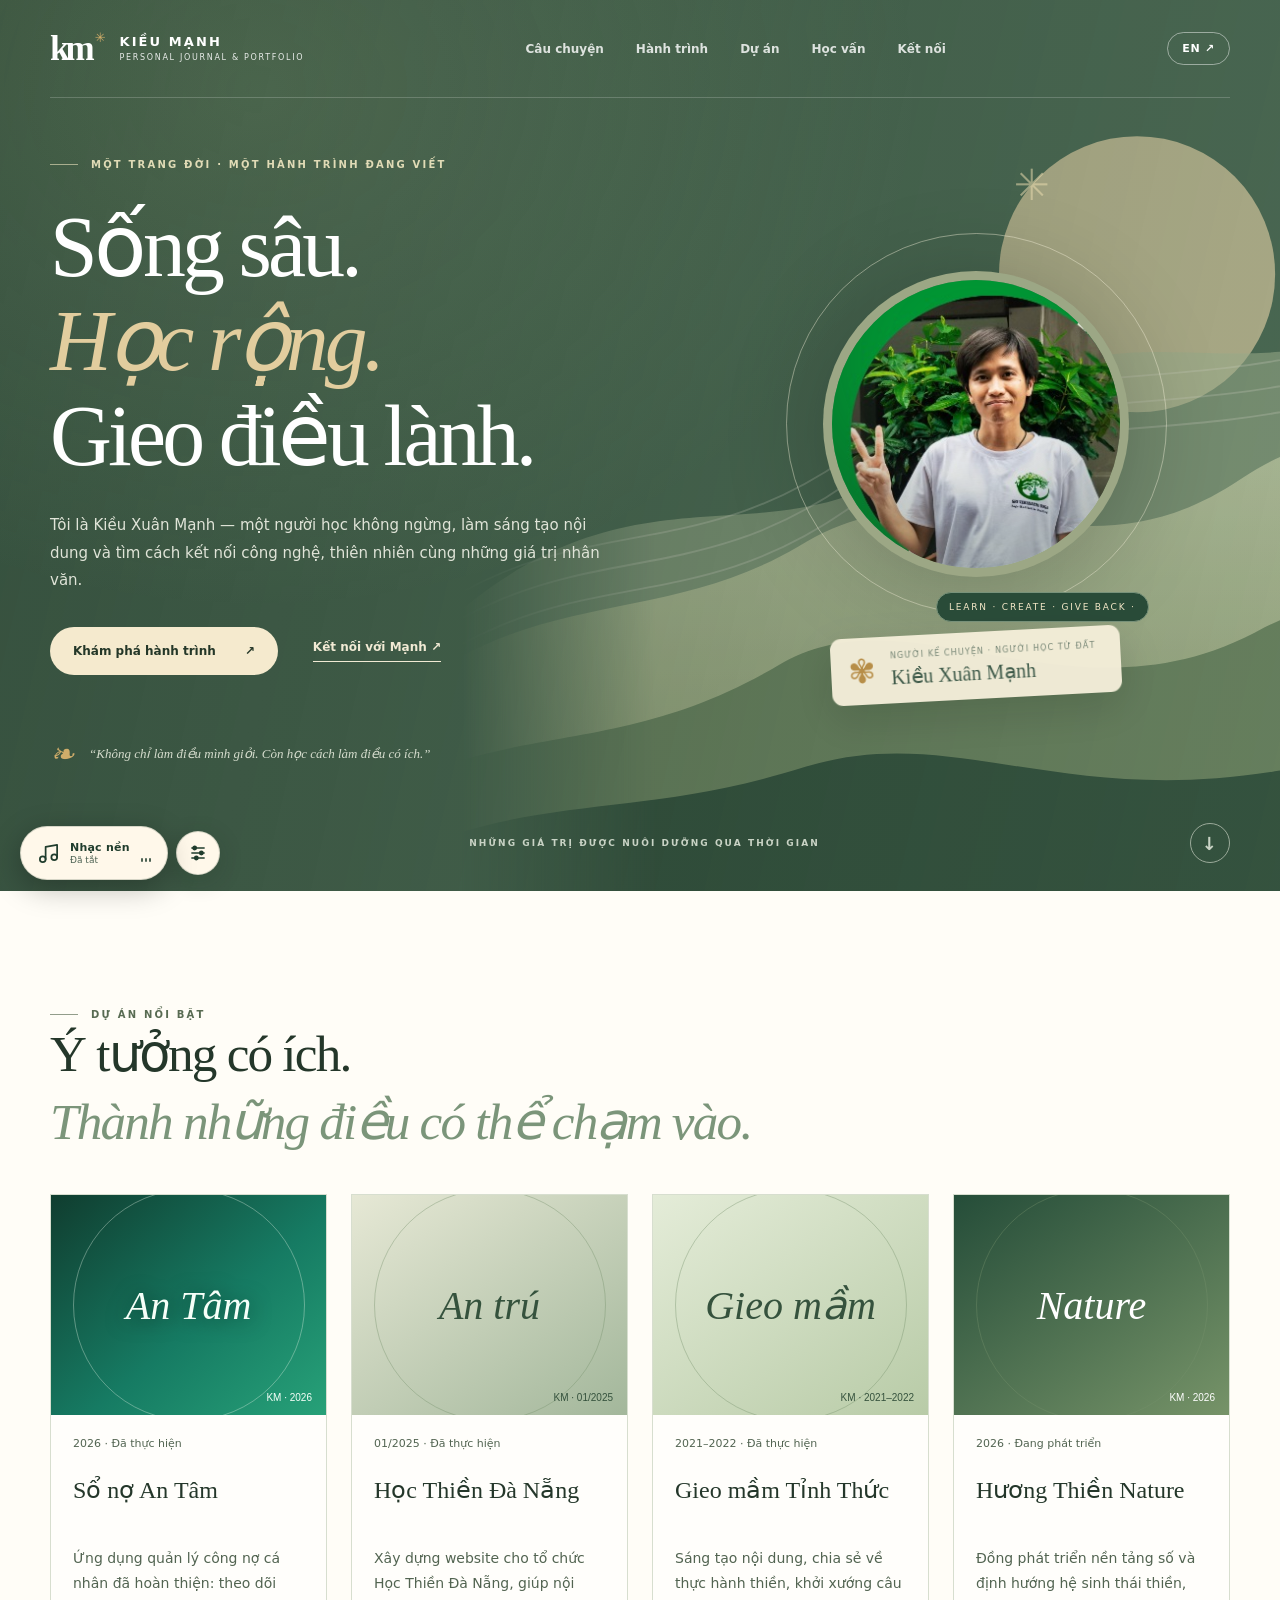
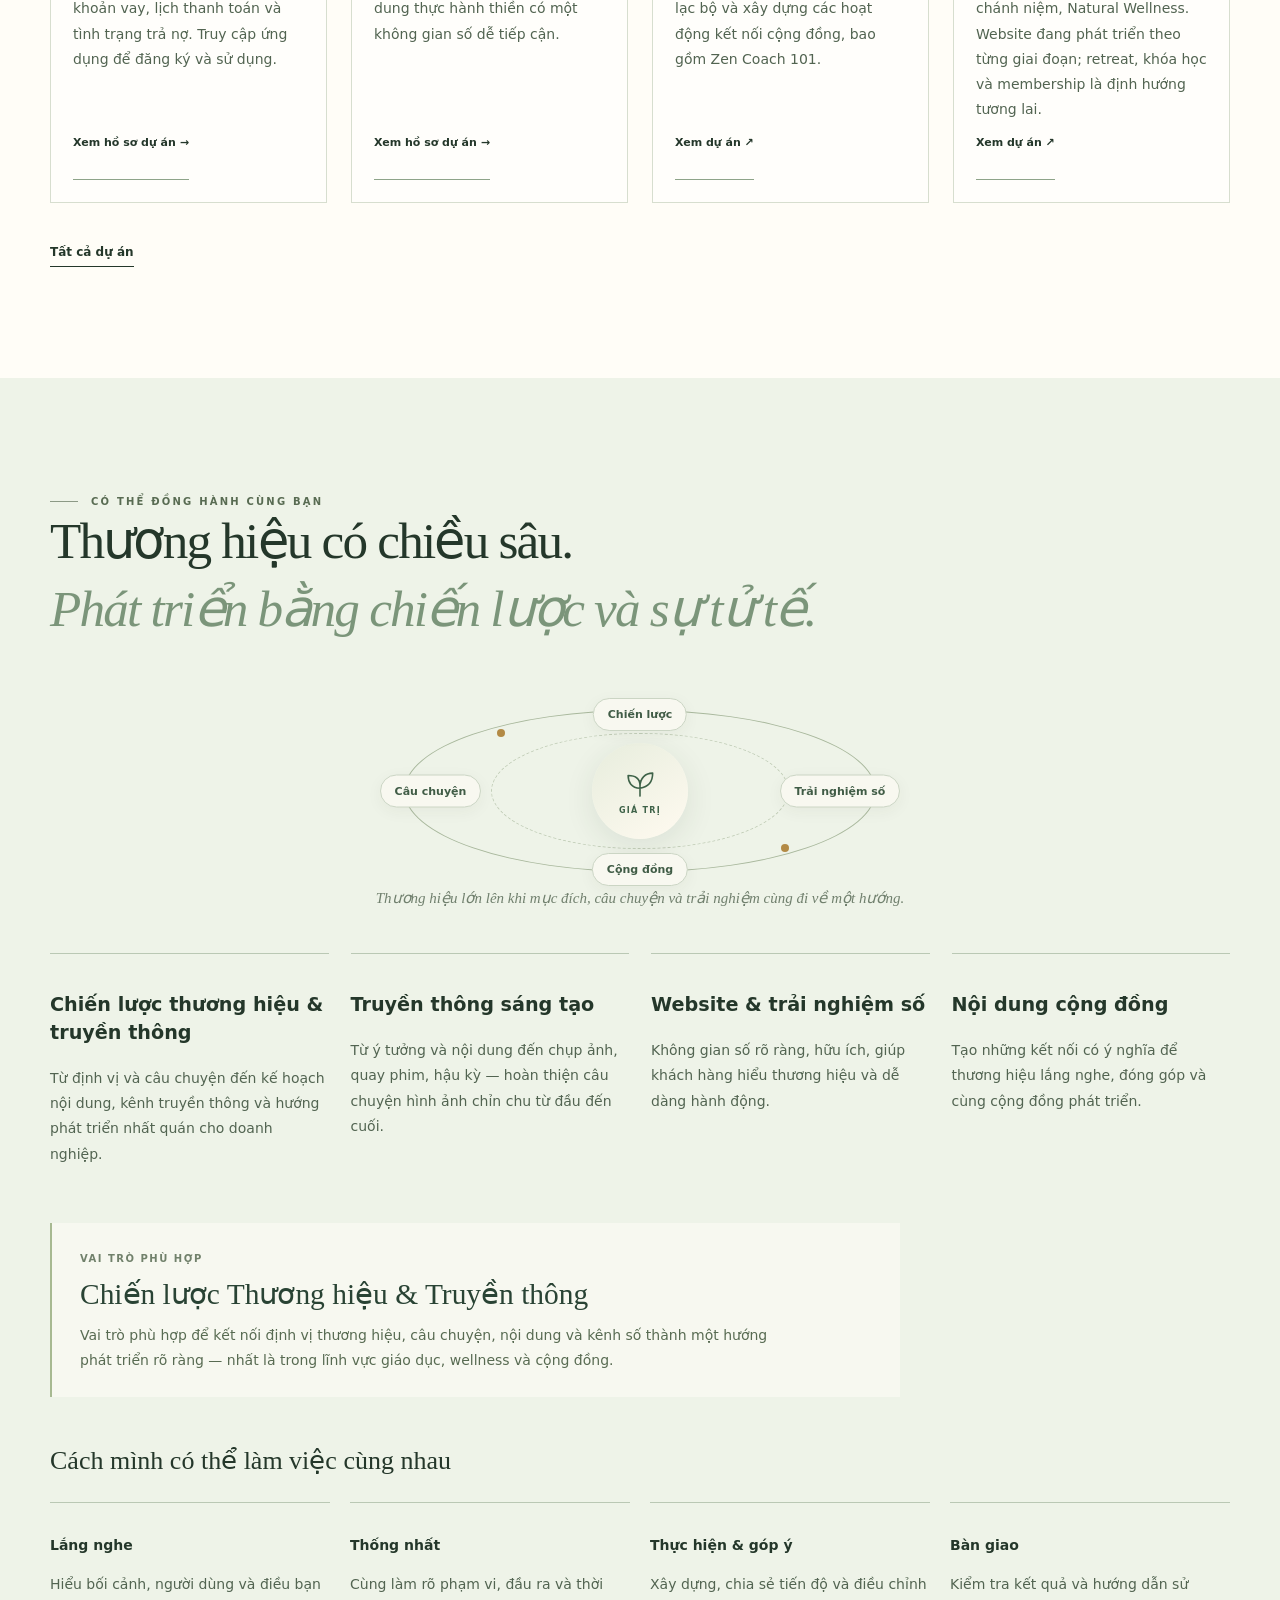
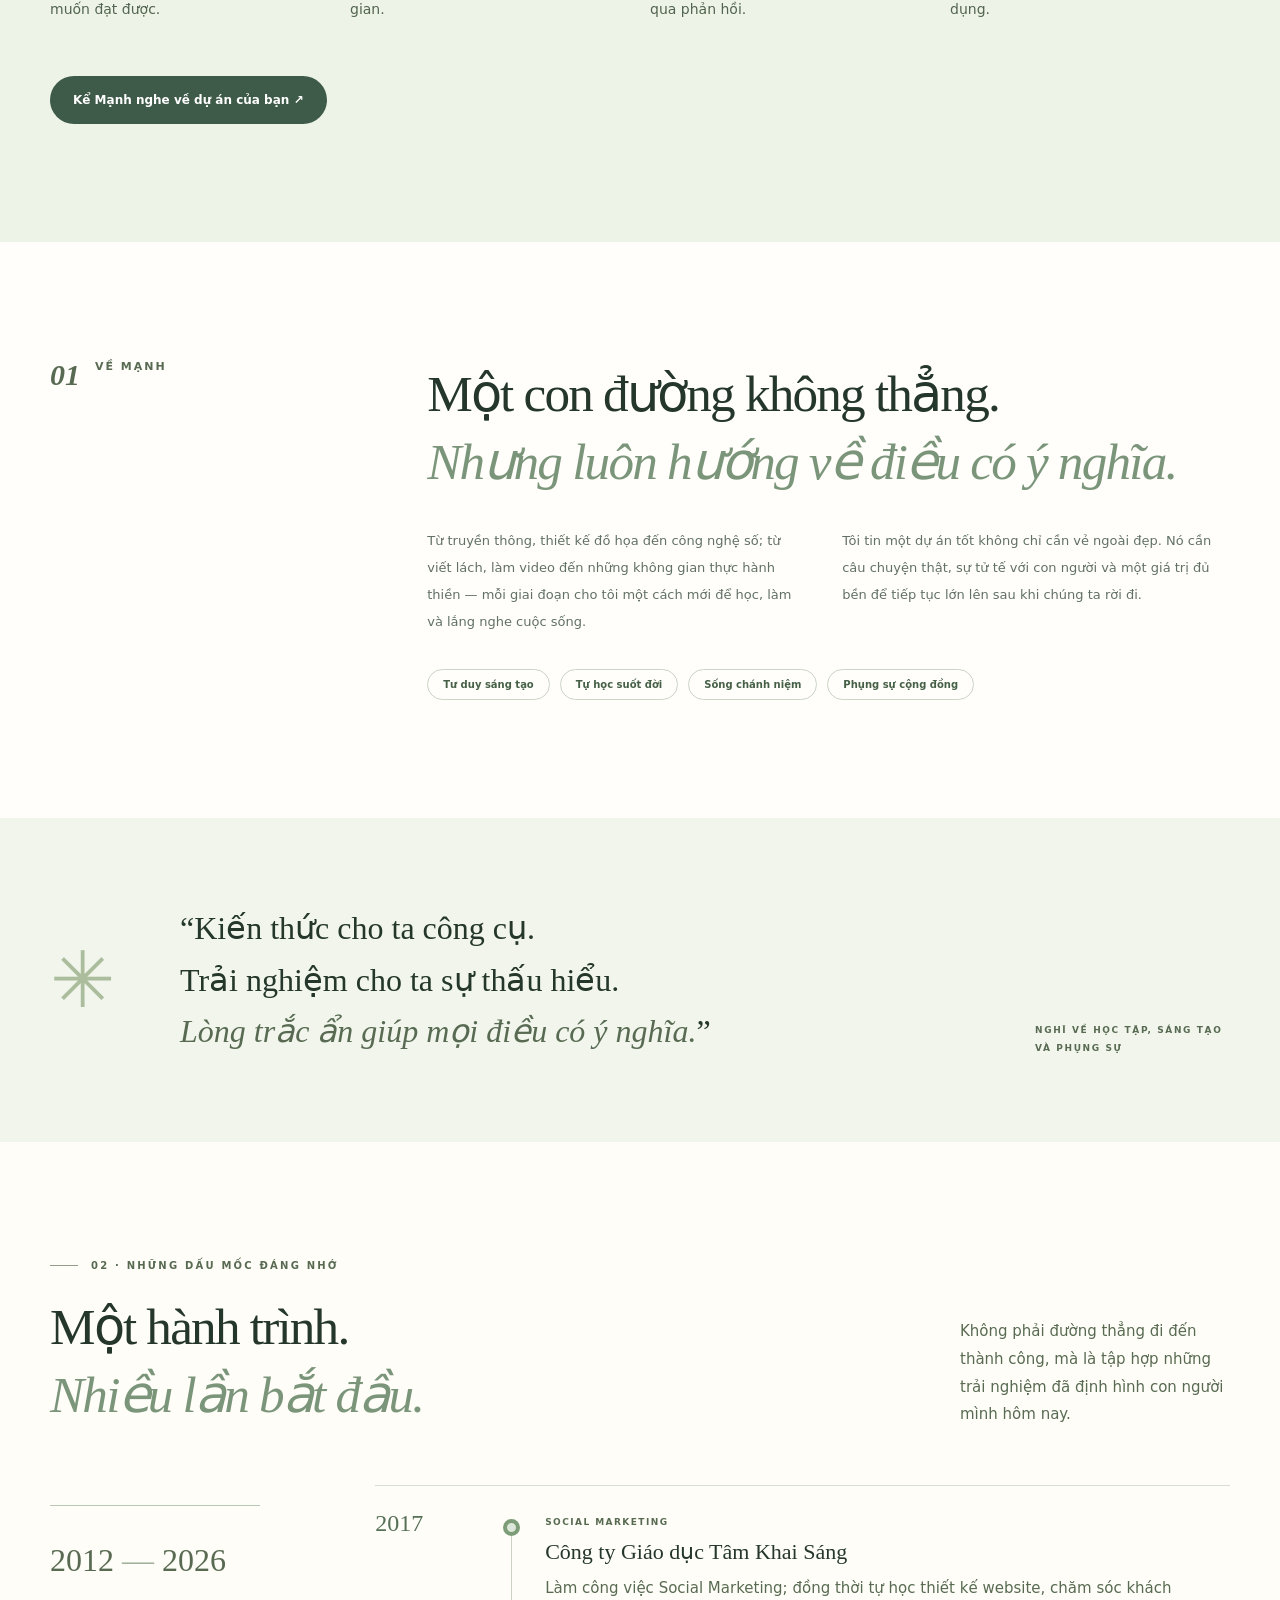
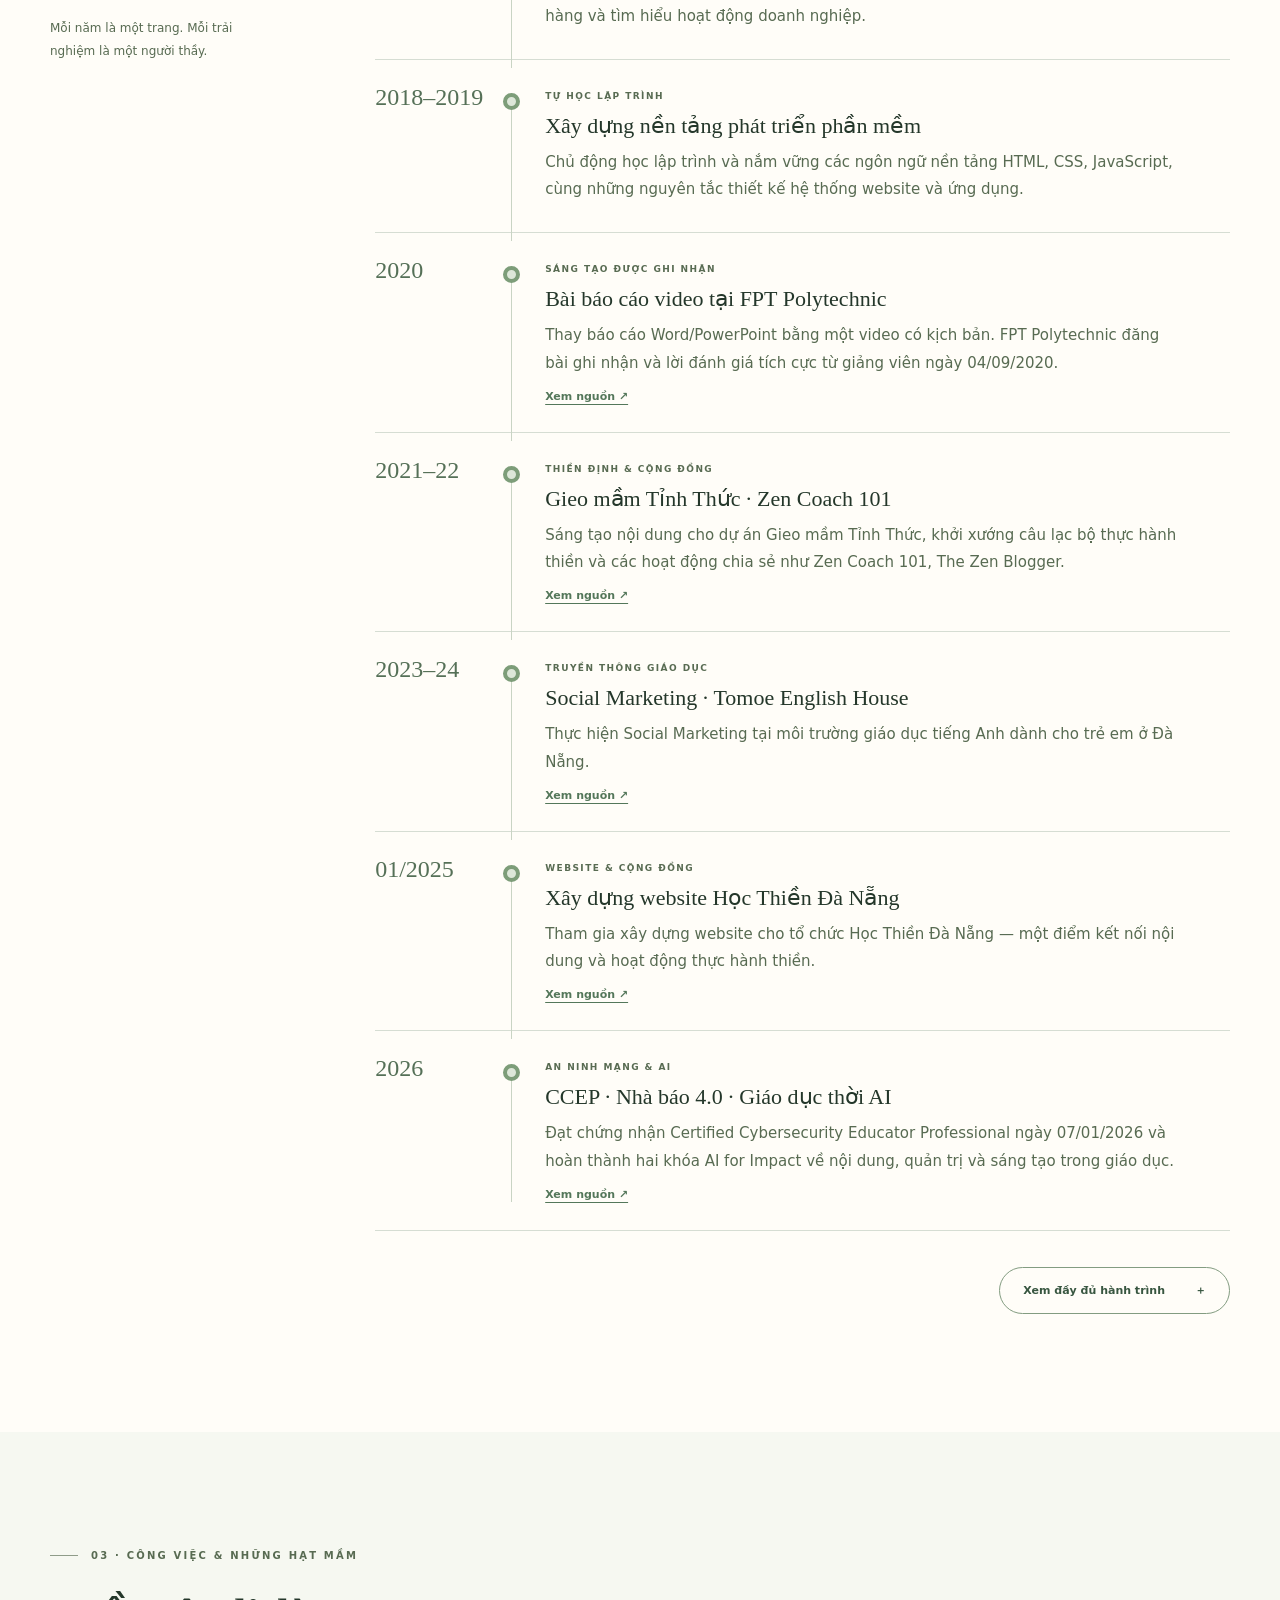
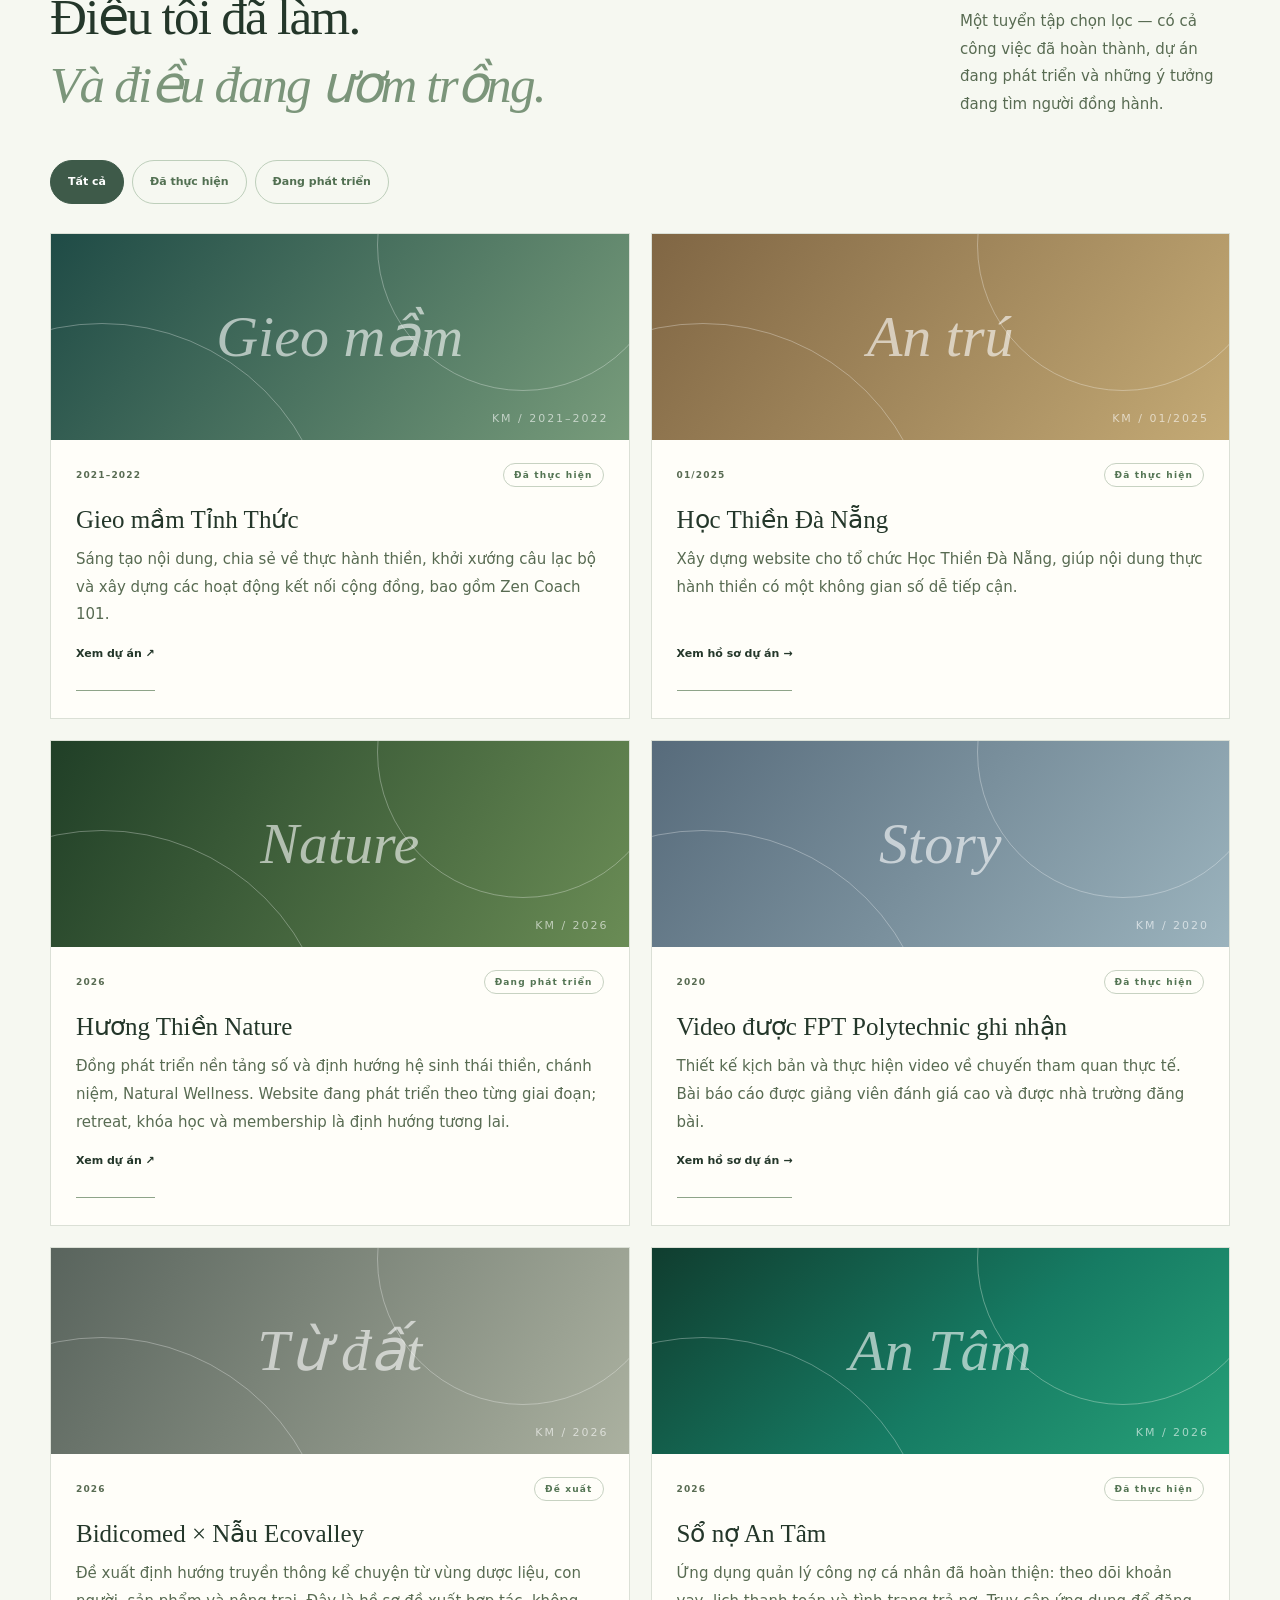
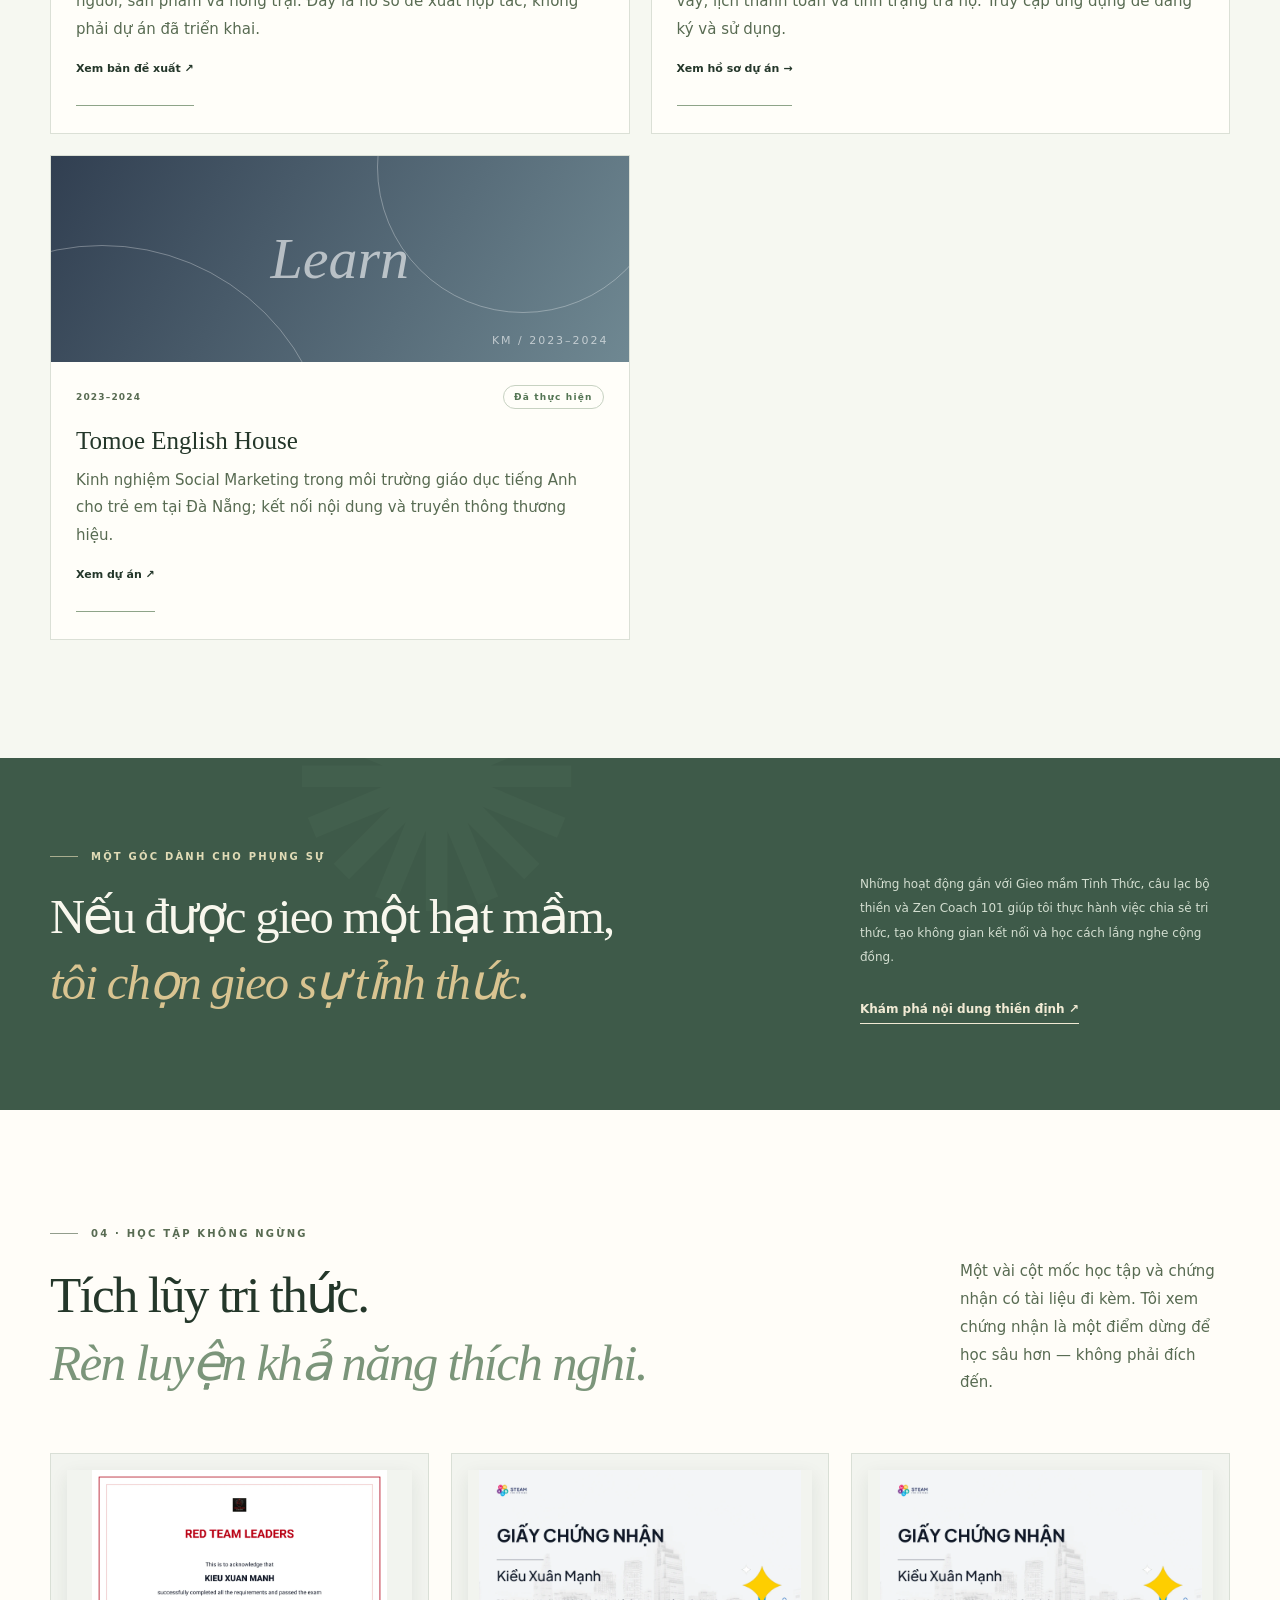
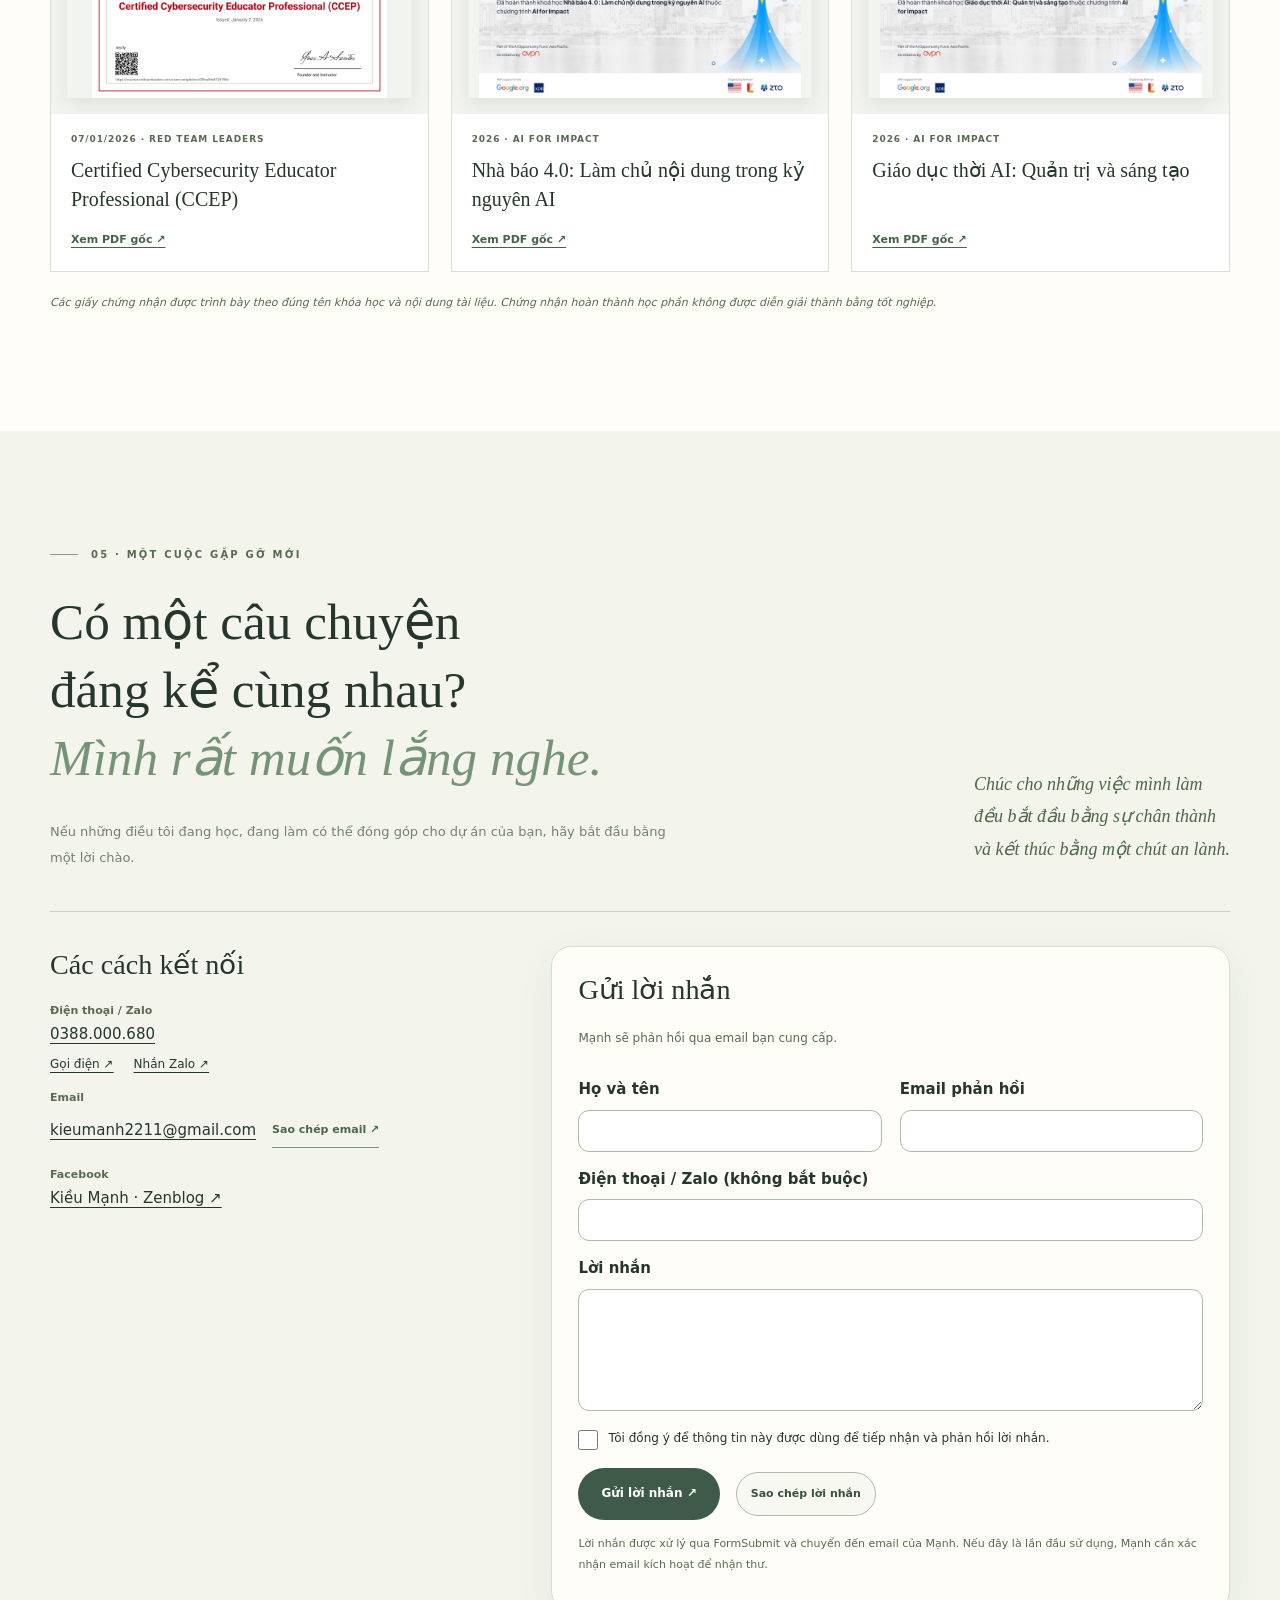
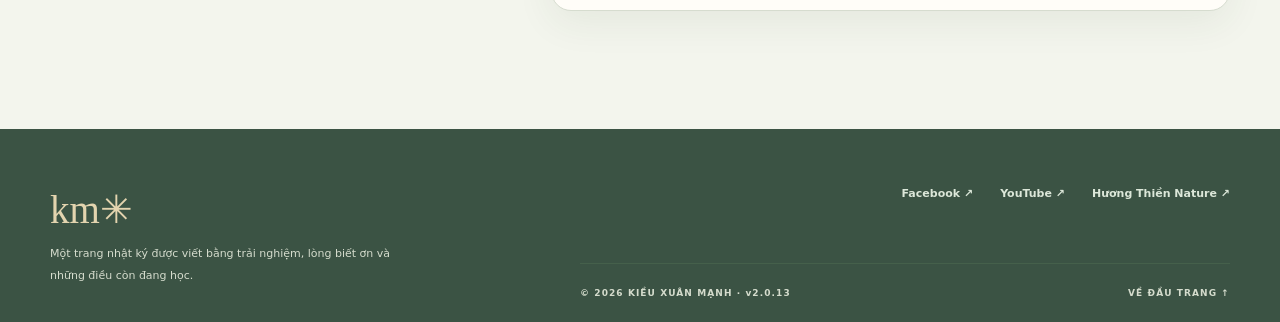
==== commit 88c61ace: "Temporarily hide proposal filter in Vietnamese portfolio" ====
--- a/index.html
+++ b/index.html
@@ -11,10 +11,10 @@
   <meta property="og:title" content="Kiều Xuân Mạnh — Hành trình sống & kiến tạo" />
   <meta property="og:description" content="Học hỏi suốt đời. Sáng tạo có trách nhiệm. Phụng sự bằng những việc làm cụ thể." />
   <title>Kiều Xuân Mạnh — Hành trình sống & kiến tạo</title>
-  <link rel="stylesheet" href="styles.css?v=2.0.12" />
-  <link rel="stylesheet" href="audio-player.css?v=2.0.12" />
+  <link rel="stylesheet" href="styles.css?v=2.0.13" />
+  <link rel="stylesheet" href="audio-player.css?v=2.0.13" />
   <link rel="icon" href="assets/favicon.svg" type="image/svg+xml" />
-<link rel="stylesheet" href="v2.css?v=2.0.12"><meta name="portfolio-version" content="2.0.12"><meta property="og:image" content="https://kieumanh.github.io/Portfolio/assets/kieu-manh-portrait.jpg"></head>
+<link rel="stylesheet" href="v2.css?v=2.0.13"><meta name="portfolio-version" content="2.0.13"><meta property="og:image" content="https://kieumanh.github.io/Portfolio/assets/kieu-manh-portrait.jpg"></head>
 <body>
   <a class="skip-link" href="#content">Chuyển đến nội dung chính</a>
   <div class="page-progress" id="pageProgress" aria-hidden="true"></div>
@@ -77,7 +77,7 @@
 
     <section class="section project-section" id="projects">
       <div class="container"><div class="section-head"><div><div class="eyebrow dark"><span class="eyebrow-line"></span><span data-i18n="projectKicker">03 · CÔNG VIỆC & NHỮNG HẠT MẦM</span></div><h2 class="display-title" data-i18n-html="projectTitle">Điều tôi đã làm.<br/><em>Và điều đang ươm trồng.</em></h2></div><p class="section-intro" data-i18n="projectIntro">Một tuyển tập chọn lọc — có cả công việc đã hoàn thành, dự án đang phát triển và những ý tưởng đang tìm người đồng hành.</p></div>
-        <div class="filters" role="group" aria-label="Lọc dự án" id="projectFilters"><button type="button" class="filter active" data-filter="all" aria-pressed="true" data-i18n="filterAll">Tất cả</button><button type="button" class="filter" data-filter="done" aria-pressed="false" data-i18n="filterDone">Đã thực hiện</button><button type="button" class="filter" data-filter="growing" aria-pressed="false" data-i18n="filterGrowing">Đang phát triển</button><button type="button" class="filter" data-filter="proposal" aria-pressed="false" data-i18n="filterProposal">Đề xuất</button></div>
+        <div class="filters" role="group" aria-label="Lọc dự án" id="projectFilters"><button type="button" class="filter active" data-filter="all" aria-pressed="true" data-i18n="filterAll">Tất cả</button><button type="button" class="filter" data-filter="done" aria-pressed="false" data-i18n="filterDone">Đã thực hiện</button><button type="button" class="filter" data-filter="growing" aria-pressed="false" data-i18n="filterGrowing">Đang phát triển</button></div>
         <div class="projects-grid" id="projectsGrid"></div>
       </div>
     </section>
@@ -126,7 +126,7 @@
       </div>
     </section>
   </main>
-  <footer class="footer"><div class="container footer-grid"><div><span class="footer-mark">km✳</span><p data-i18n="footerP">Một trang nhật ký được viết bằng trải nghiệm, lòng biết ơn và những điều còn đang học.</p></div><div class="footer-right"><div class="footer-social"><a href="https://www.facebook.com/kieumanh.zenblog/" target="_blank" rel="noopener noreferrer">Facebook ↗</a><a href="https://www.youtube.com/@minhtrietthiendinh" target="_blank" rel="noopener noreferrer">YouTube ↗</a><a href="https://huongthiennature.com/vi/" target="_blank" rel="noopener noreferrer">Hương Thiền Nature ↗</a></div><div class="footer-bottom"><span>© 2026 KIỀU XUÂN MẠNH · v2.0.12</span><a href="#top" data-i18n="backTop">VỀ ĐẦU TRANG ↑</a></div></div></div></footer>
+  <footer class="footer"><div class="container footer-grid"><div><span class="footer-mark">km✳</span><p data-i18n="footerP">Một trang nhật ký được viết bằng trải nghiệm, lòng biết ơn và những điều còn đang học.</p></div><div class="footer-right"><div class="footer-social"><a href="https://www.facebook.com/kieumanh.zenblog/" target="_blank" rel="noopener noreferrer">Facebook ↗</a><a href="https://www.youtube.com/@minhtrietthiendinh" target="_blank" rel="noopener noreferrer">YouTube ↗</a><a href="https://huongthiennature.com/vi/" target="_blank" rel="noopener noreferrer">Hương Thiền Nature ↗</a></div><div class="footer-bottom"><span>© 2026 KIỀU XUÂN MẠNH · v2.0.13</span><a href="#top" data-i18n="backTop">VỀ ĐẦU TRANG ↑</a></div></div></div></footer>
   <dialog id="certDialog" class="cert-dialog" aria-labelledby="dialogTitle"><div class="dialog-top"><strong id="dialogTitle">Chứng nhận</strong><button class="dialog-close" id="dialogClose" type="button" aria-label="Đóng">✕</button></div><img id="dialogImage" alt="" /><div class="dialog-bottom"><a id="dialogPdf" href="#" target="_blank" rel="noopener noreferrer" class="btn btn-dark">Xem PDF gốc ↗</a></div></dialog>
   <audio id="ambientAudio" src="/Portfolio/assets/hiro-background.mp3" preload="none" loop></audio>
   <div class="music-controls" id="musicControls" data-tone="dark">
@@ -140,8 +140,8 @@
   <div id="volumePanel" class="volume-panel" hidden><div class="volume-heading"><label for="musicVolume" id="volumeLabel">Âm lượng</label><output id="volumeValue" for="musicVolume">34%</output></div><input id="musicVolume" type="range" min="0" max="100" step="1" value="34" aria-valuetext="34%" /></div>
   </div>
   <button id="backToTop" type="button" class="back-to-top" aria-label="Về đầu trang" aria-hidden="true" tabindex="-1" title="Về đầu trang">↑</button>
-  <script src="script.js?v=2.0.12" defer></script>
-  <script src="audio-player.js?v=2.0.12" defer></script>
-  <script src="contact-form.js?v=2.0.12" defer></script>
+  <script src="script.js?v=2.0.13" defer></script>
+  <script src="audio-player.js?v=2.0.13" defer></script>
+  <script src="contact-form.js?v=2.0.13" defer></script>
 </body>
 </html>
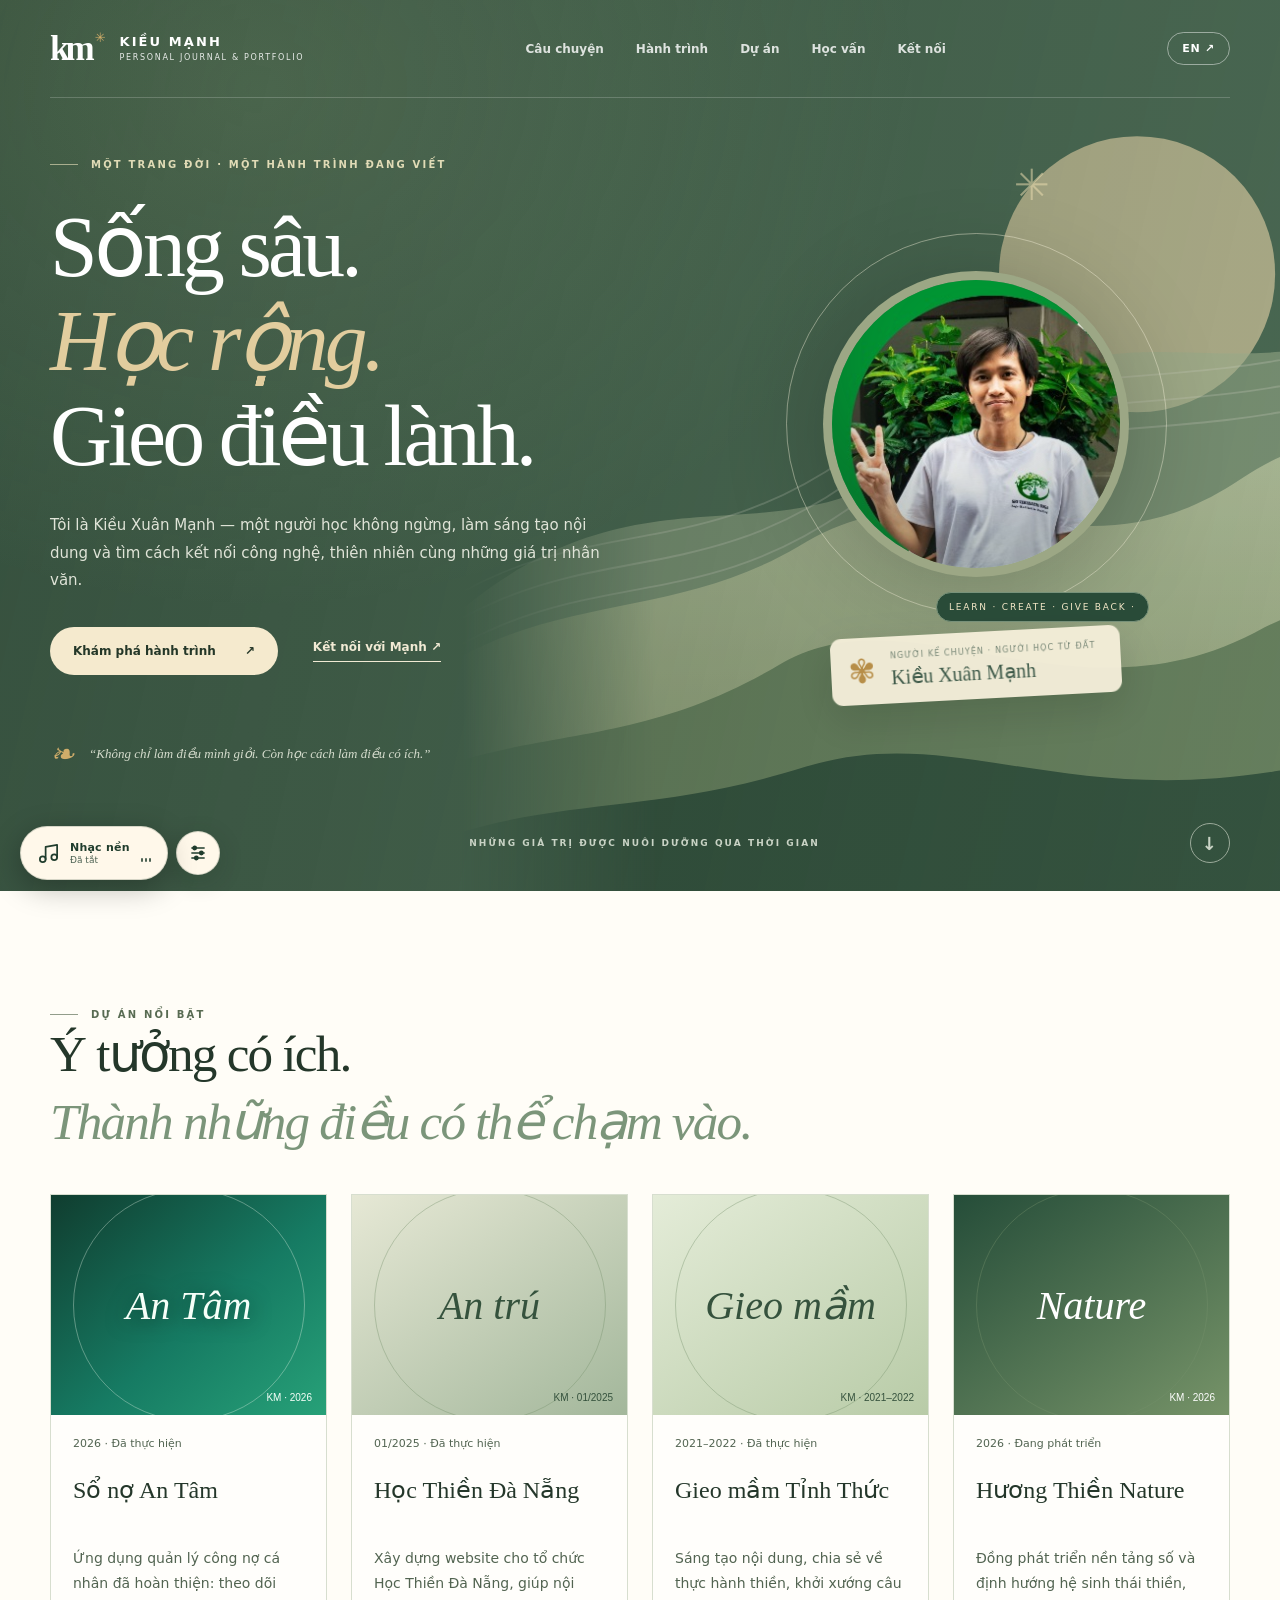
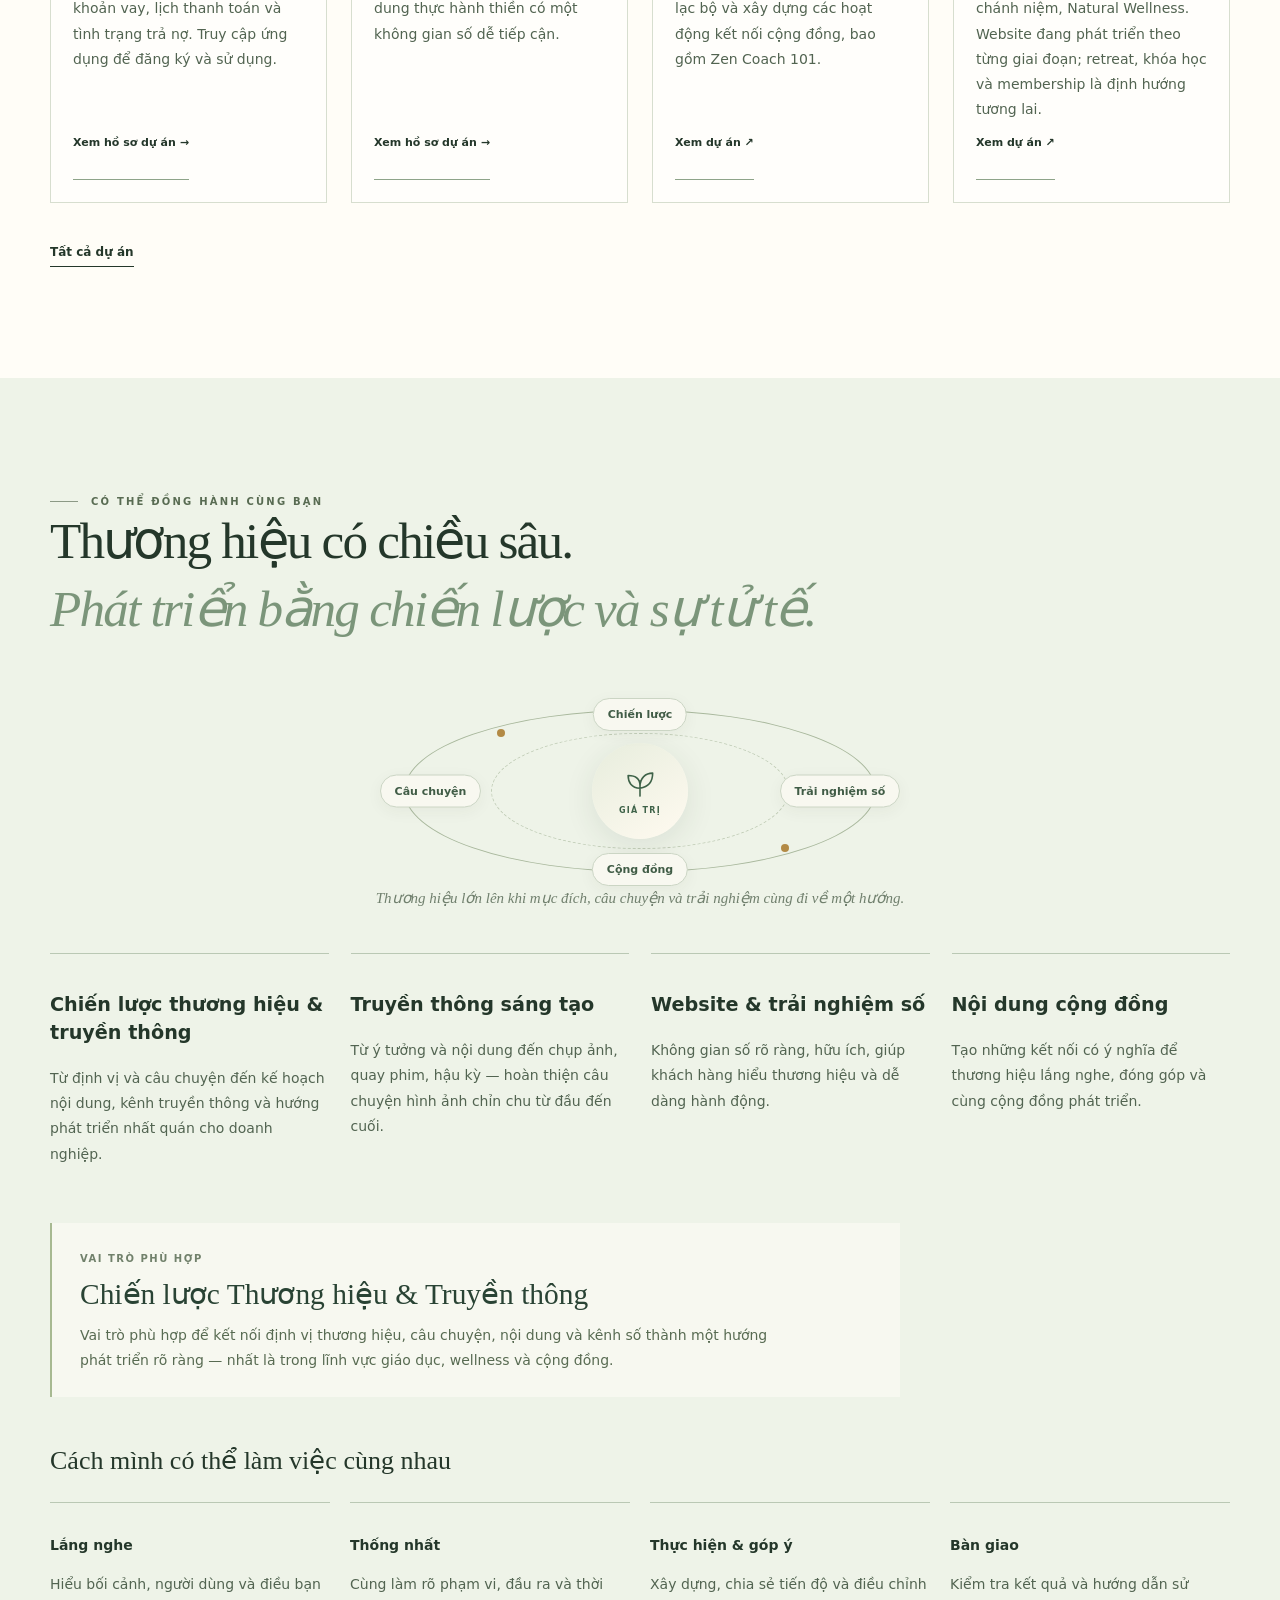
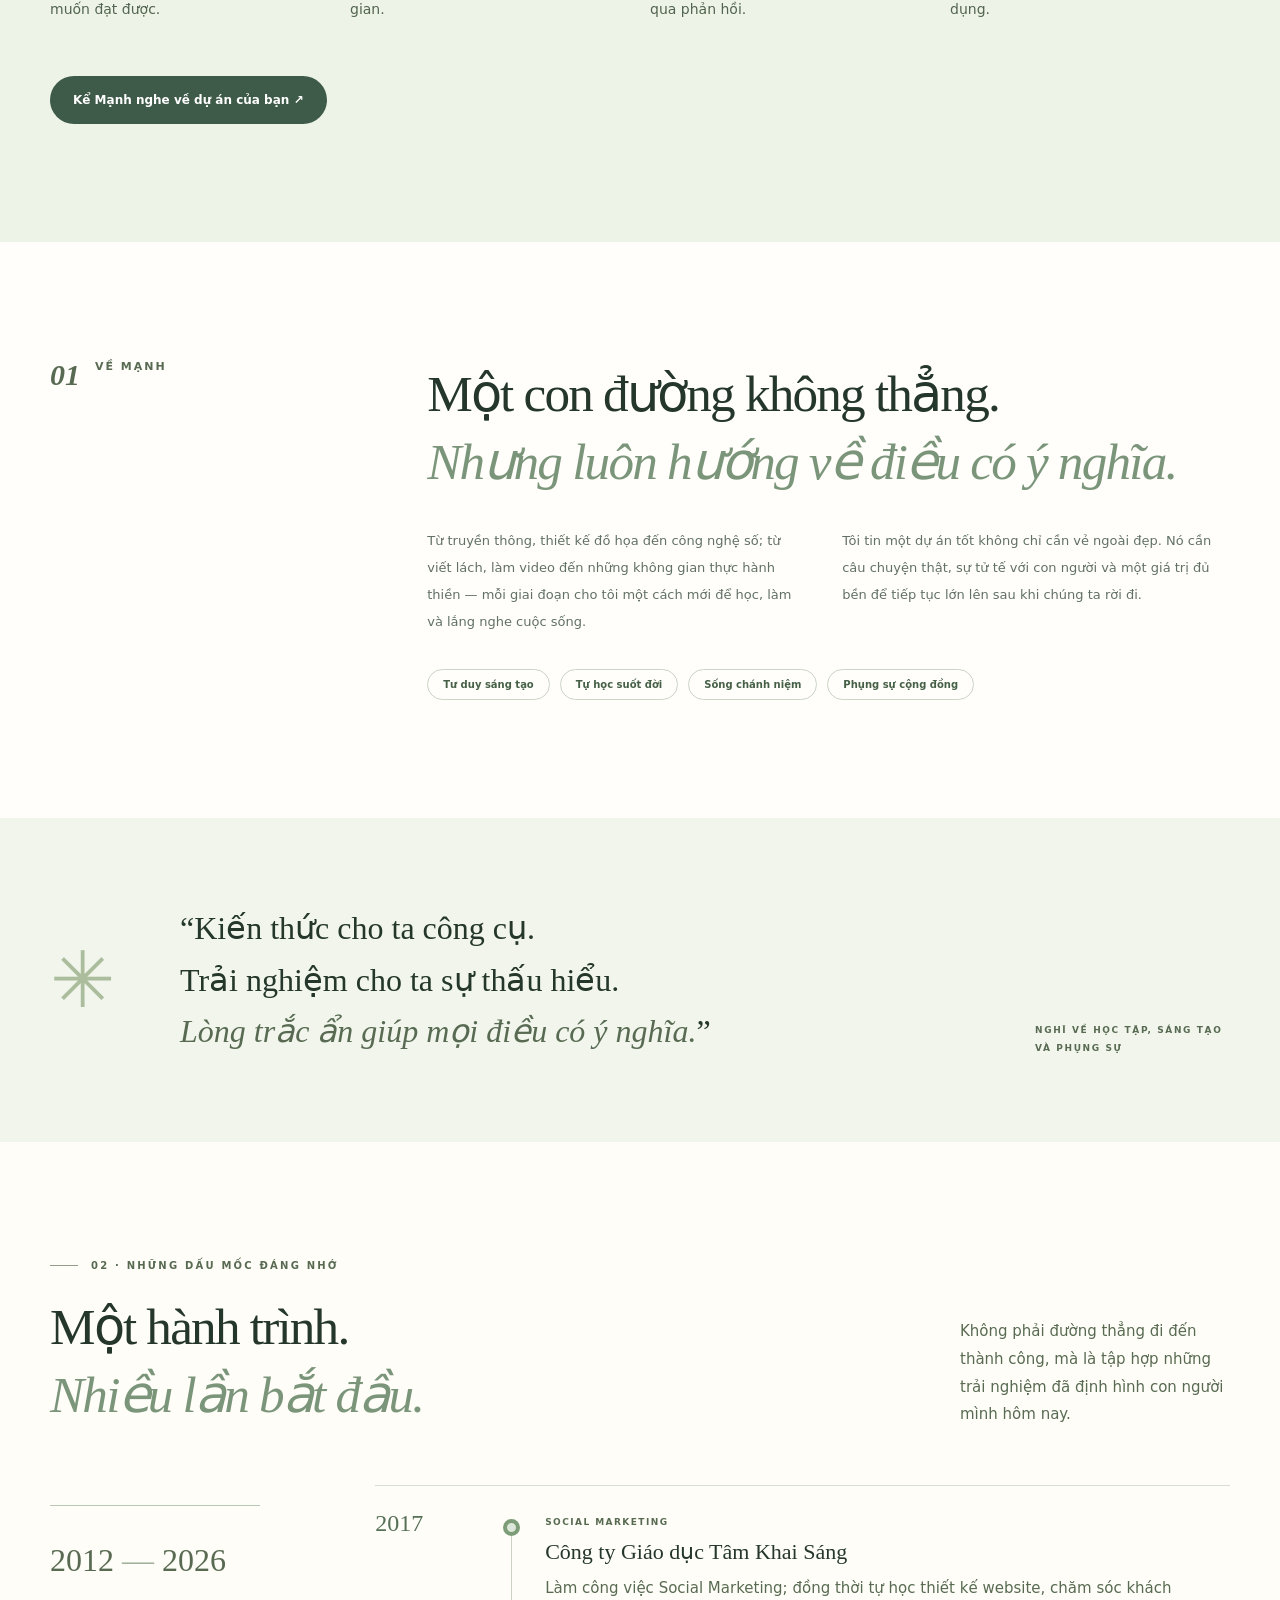
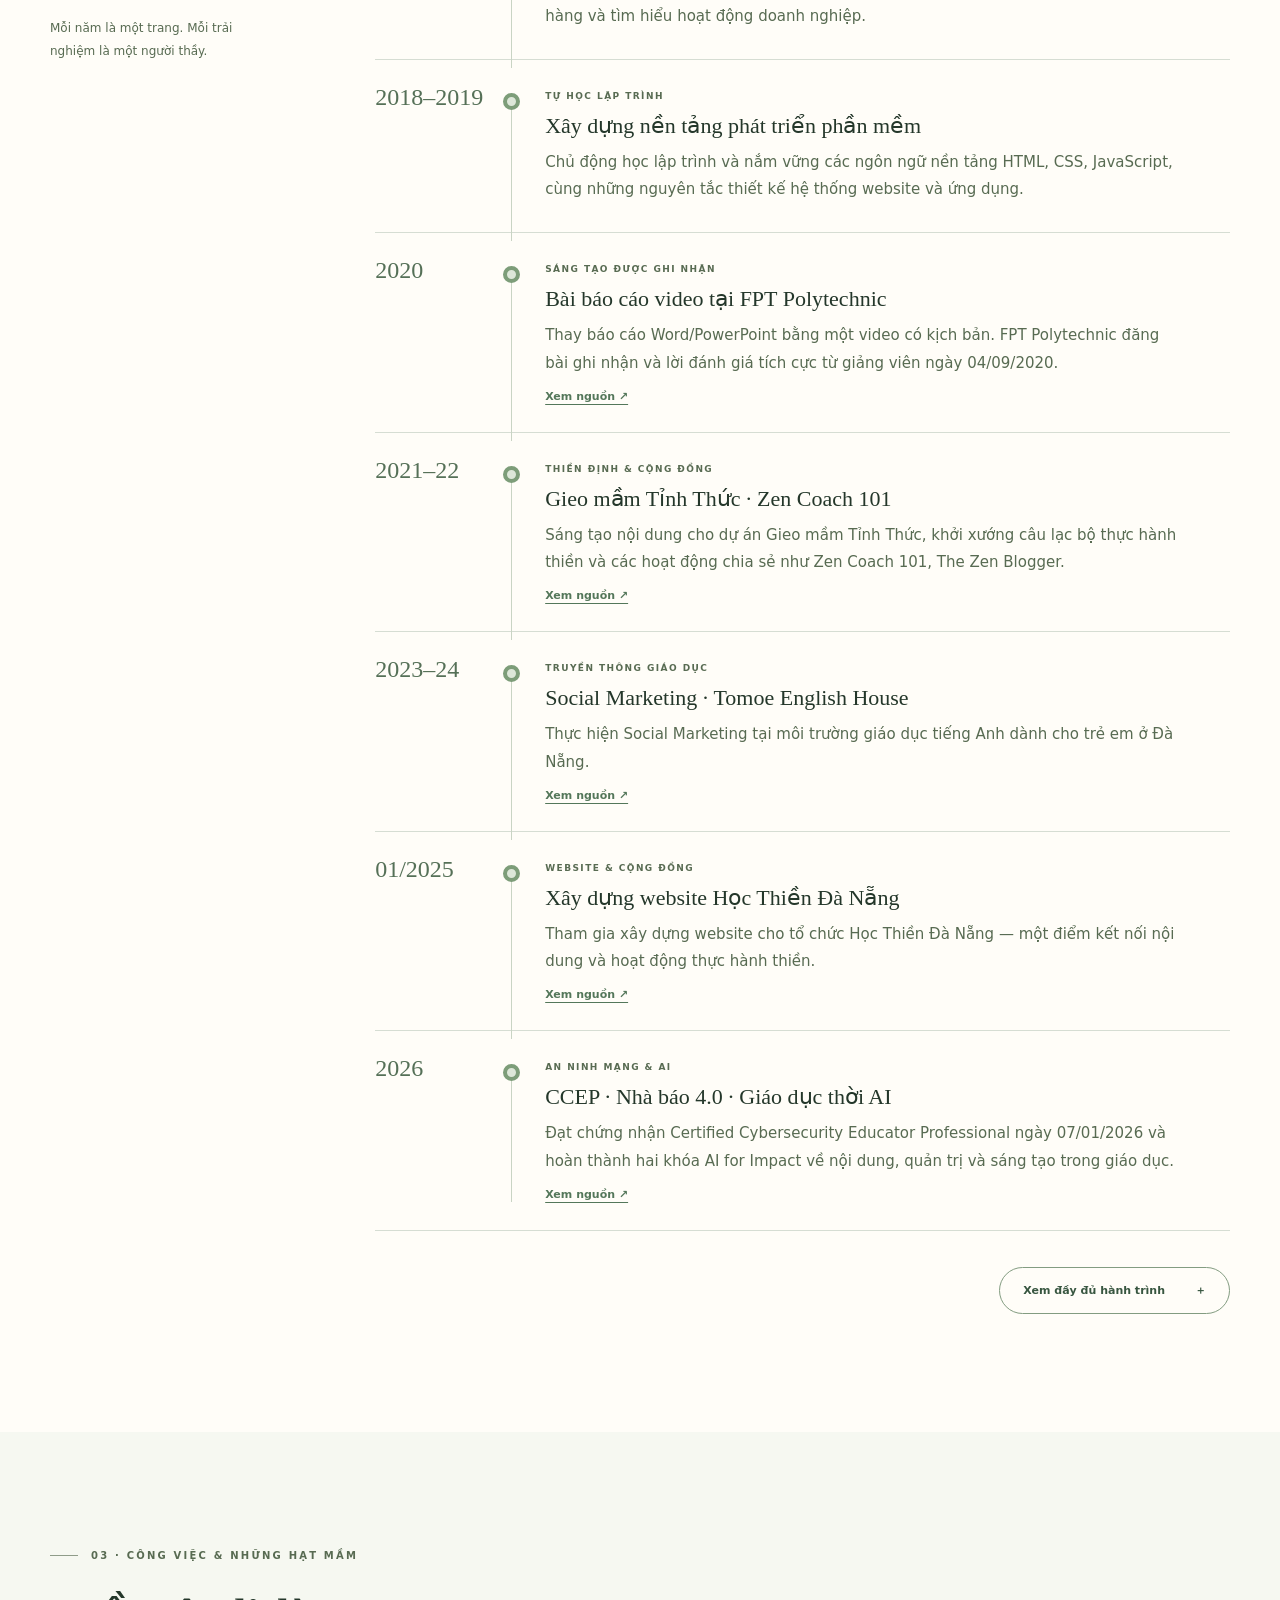
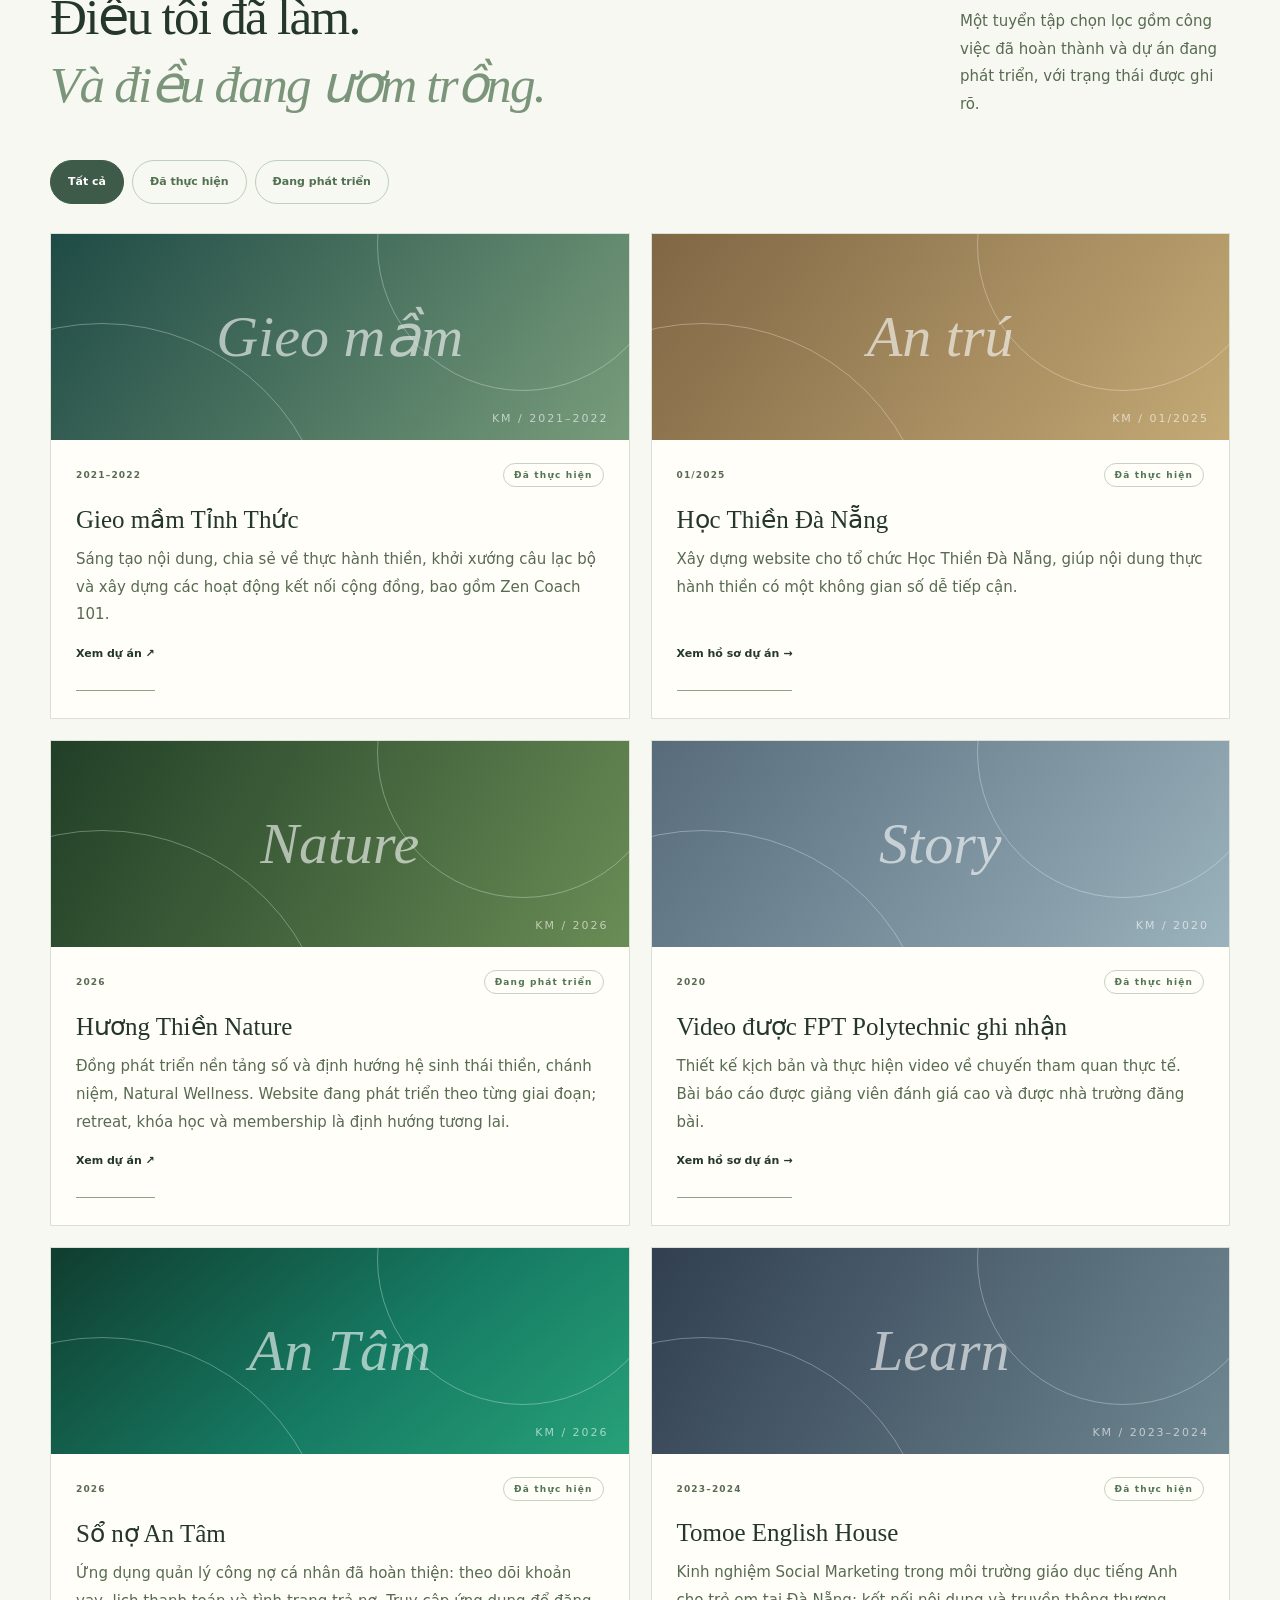
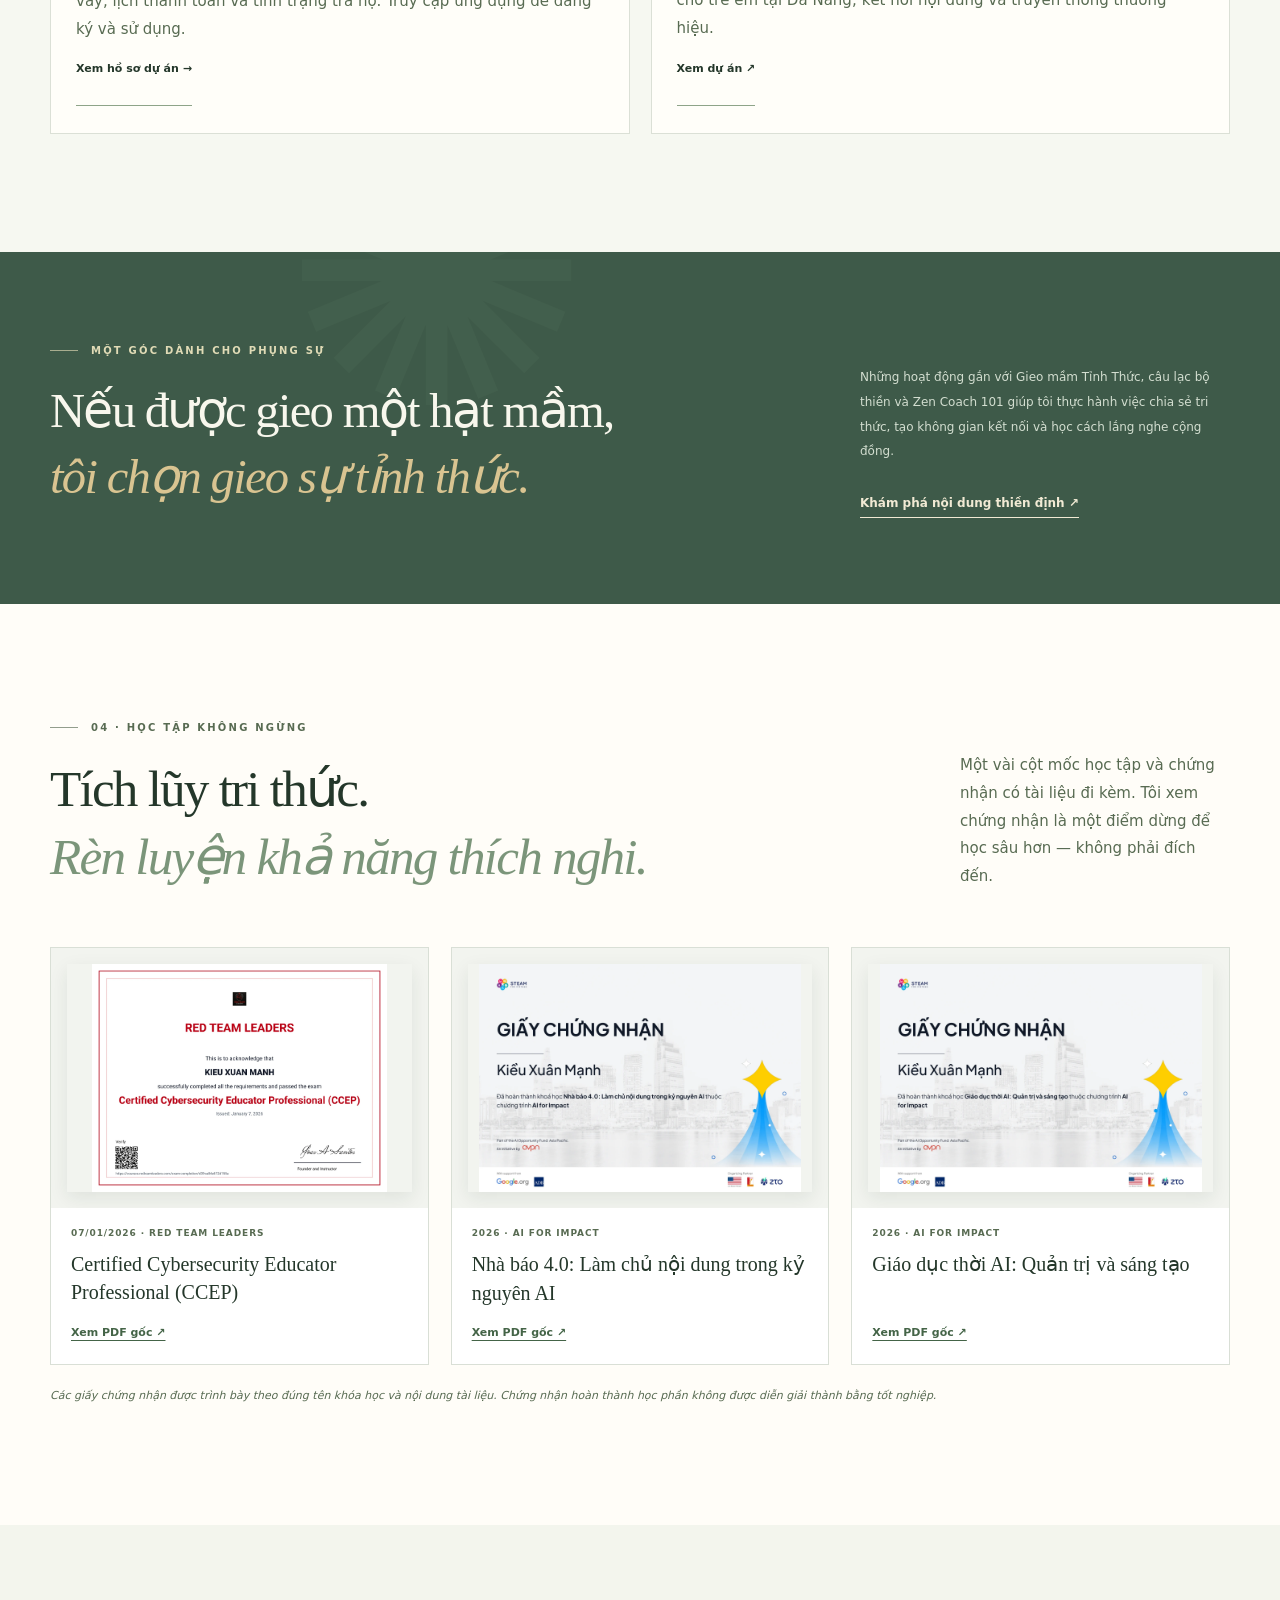
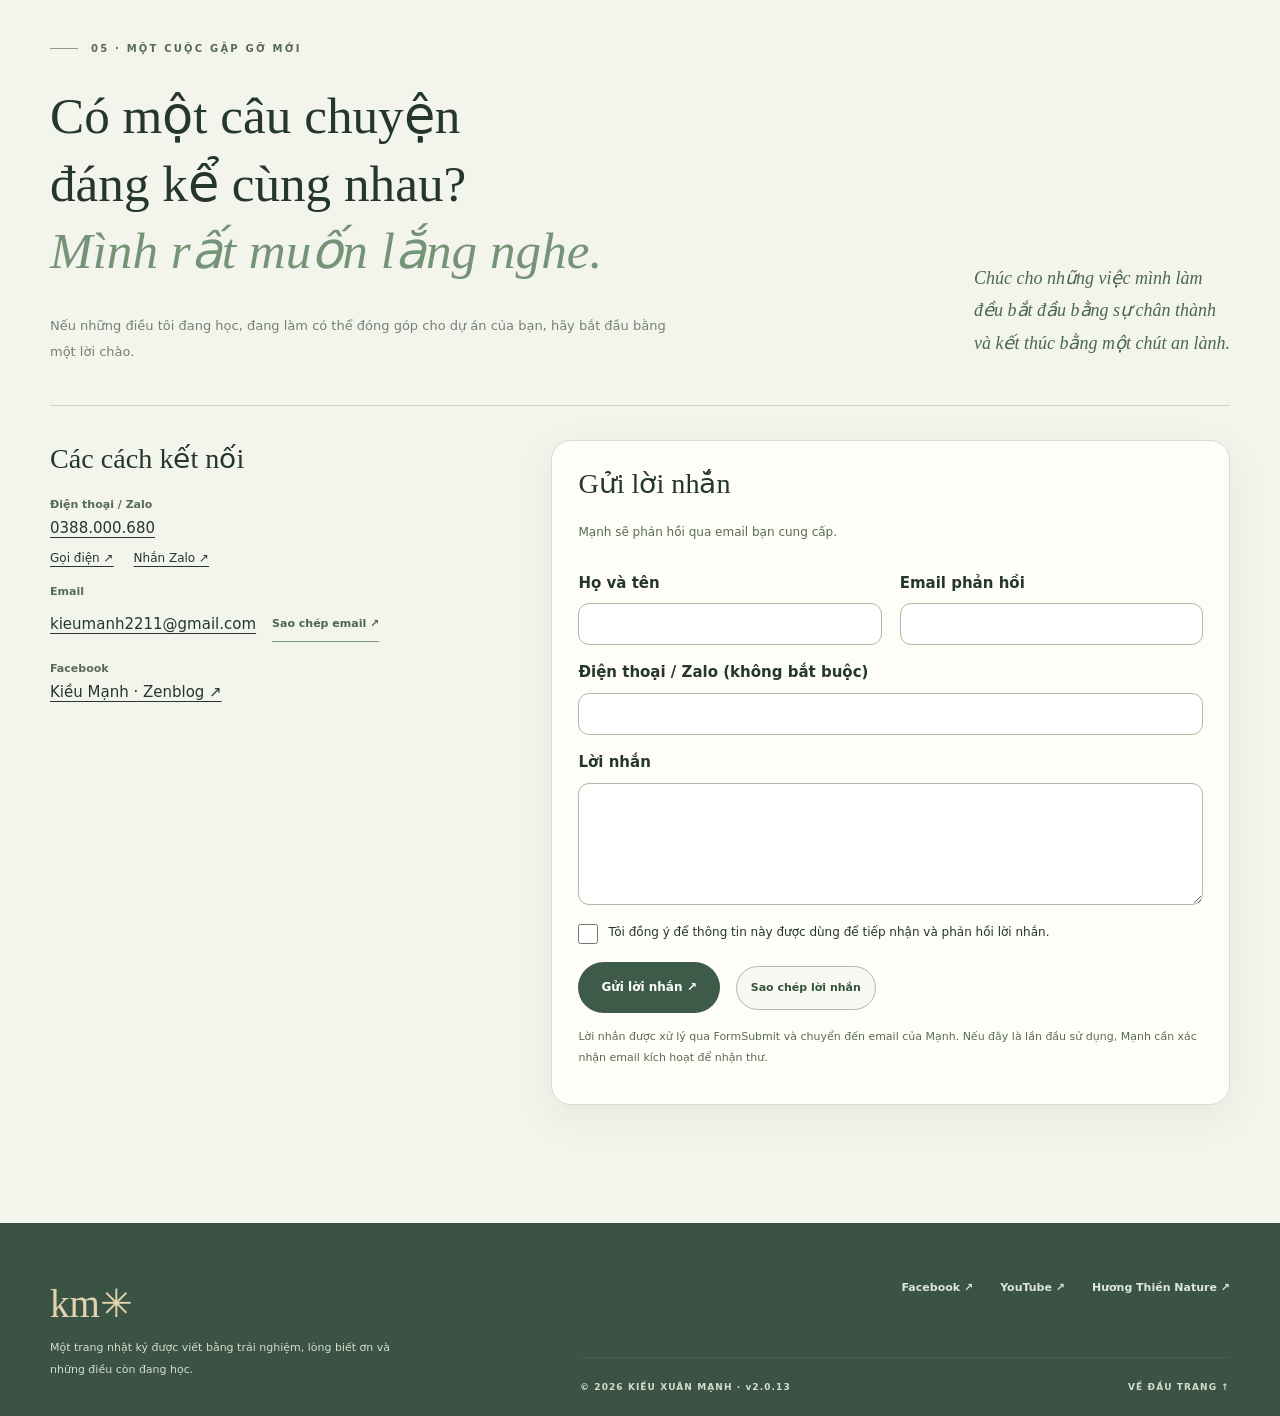
==== commit 6d5ef02b: "Align project section copy while proposals are hidden" ====
--- a/index.html
+++ b/index.html
@@ -76,7 +76,7 @@
     </section>
 
     <section class="section project-section" id="projects">
-      <div class="container"><div class="section-head"><div><div class="eyebrow dark"><span class="eyebrow-line"></span><span data-i18n="projectKicker">03 · CÔNG VIỆC & NHỮNG HẠT MẦM</span></div><h2 class="display-title" data-i18n-html="projectTitle">Điều tôi đã làm.<br/><em>Và điều đang ươm trồng.</em></h2></div><p class="section-intro" data-i18n="projectIntro">Một tuyển tập chọn lọc — có cả công việc đã hoàn thành, dự án đang phát triển và những ý tưởng đang tìm người đồng hành.</p></div>
+      <div class="container"><div class="section-head"><div><div class="eyebrow dark"><span class="eyebrow-line"></span><span data-i18n="projectKicker">03 · CÔNG VIỆC & NHỮNG HẠT MẦM</span></div><h2 class="display-title" data-i18n-html="projectTitle">Điều tôi đã làm.<br/><em>Và điều đang ươm trồng.</em></h2></div><p class="section-intro" data-i18n="projectIntro">Một tuyển tập chọn lọc gồm công việc đã hoàn thành và dự án đang phát triển, với trạng thái được ghi rõ.</p></div>
         <div class="filters" role="group" aria-label="Lọc dự án" id="projectFilters"><button type="button" class="filter active" data-filter="all" aria-pressed="true" data-i18n="filterAll">Tất cả</button><button type="button" class="filter" data-filter="done" aria-pressed="false" data-i18n="filterDone">Đã thực hiện</button><button type="button" class="filter" data-filter="growing" aria-pressed="false" data-i18n="filterGrowing">Đang phát triển</button></div>
         <div class="projects-grid" id="projectsGrid"></div>
       </div>
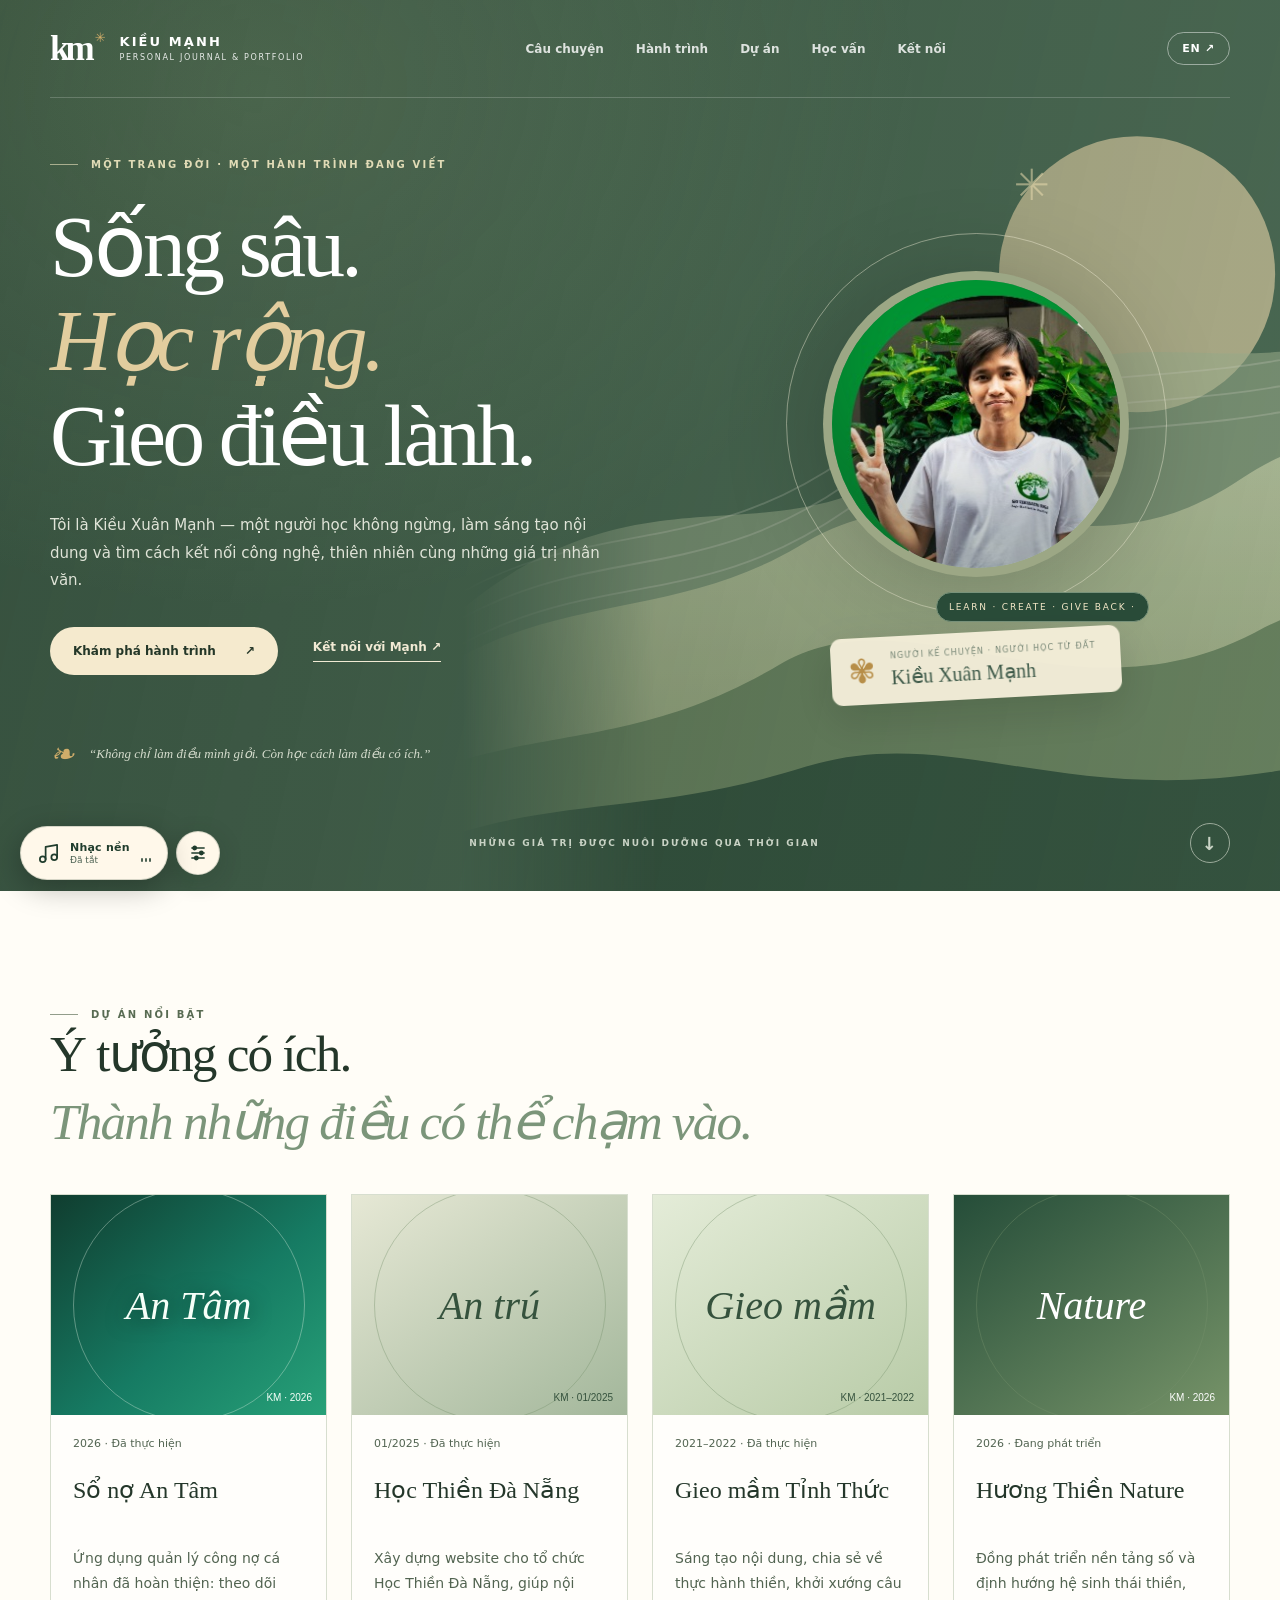
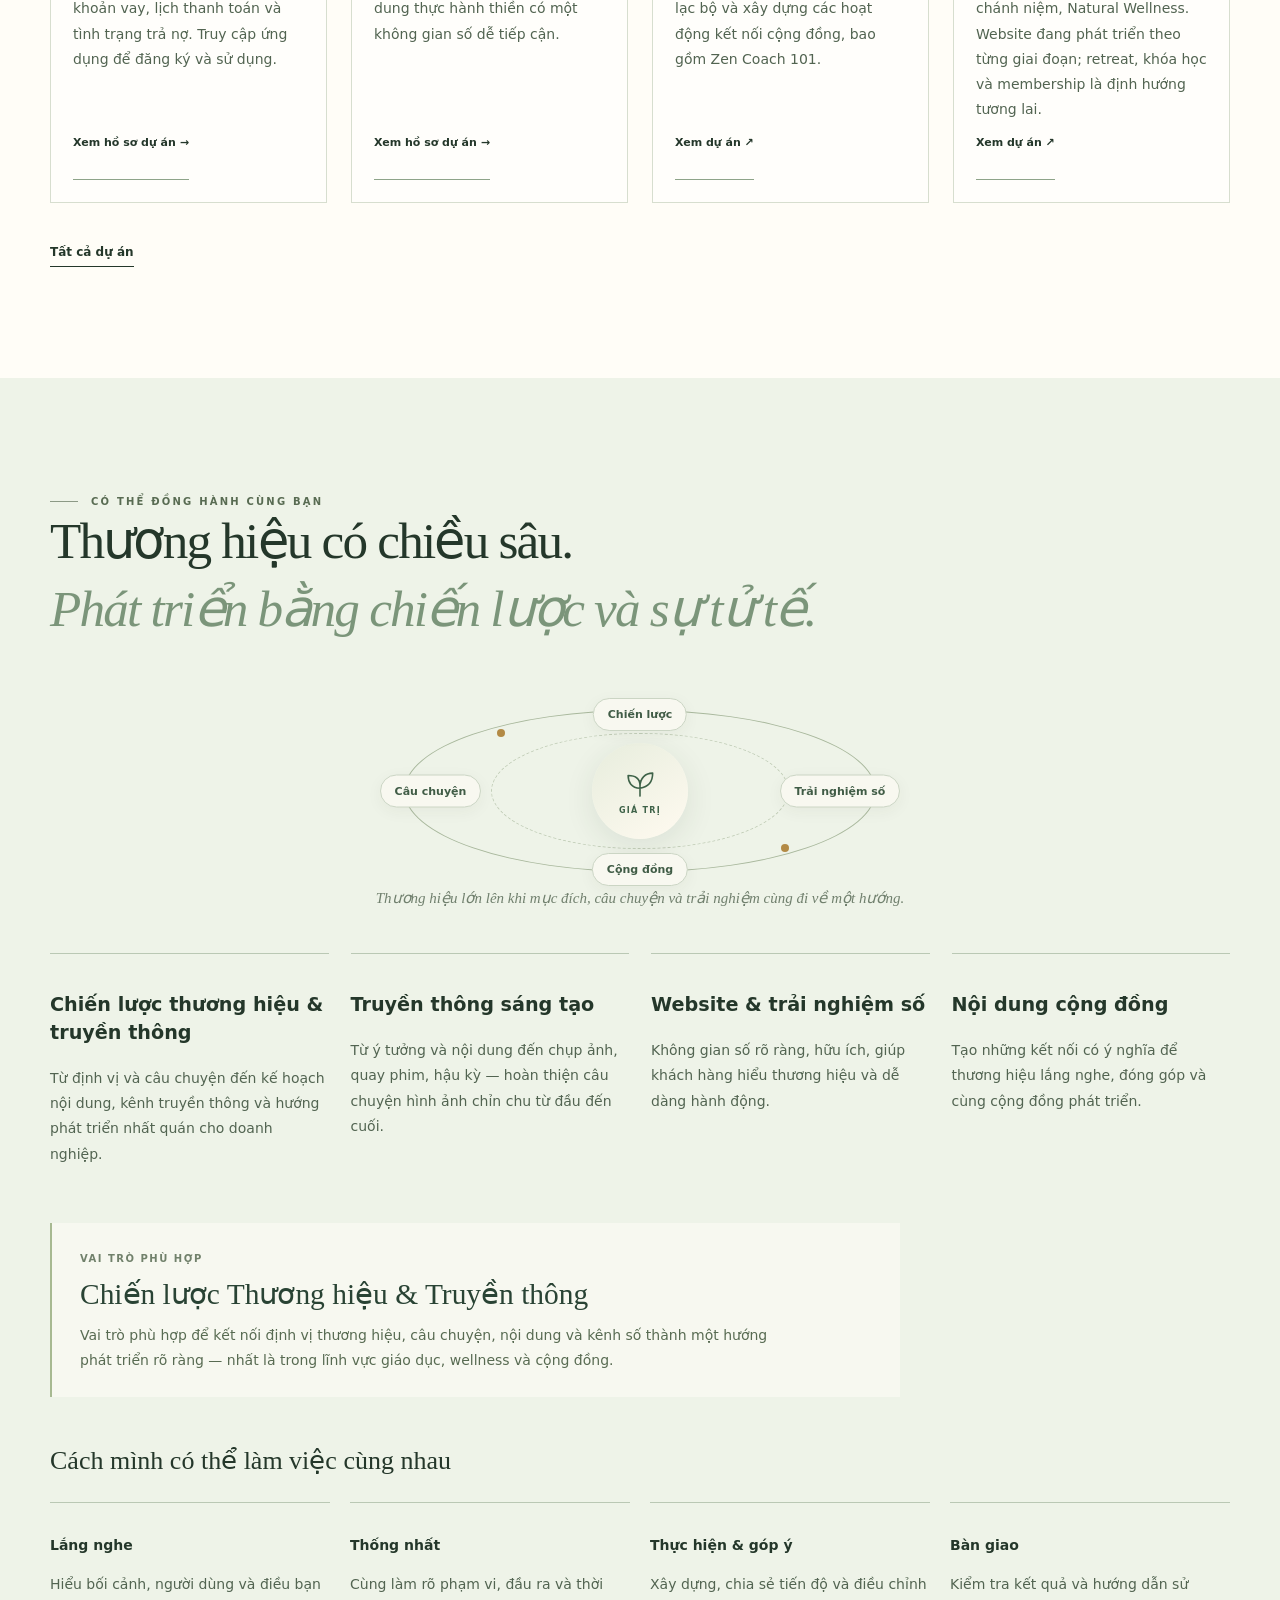
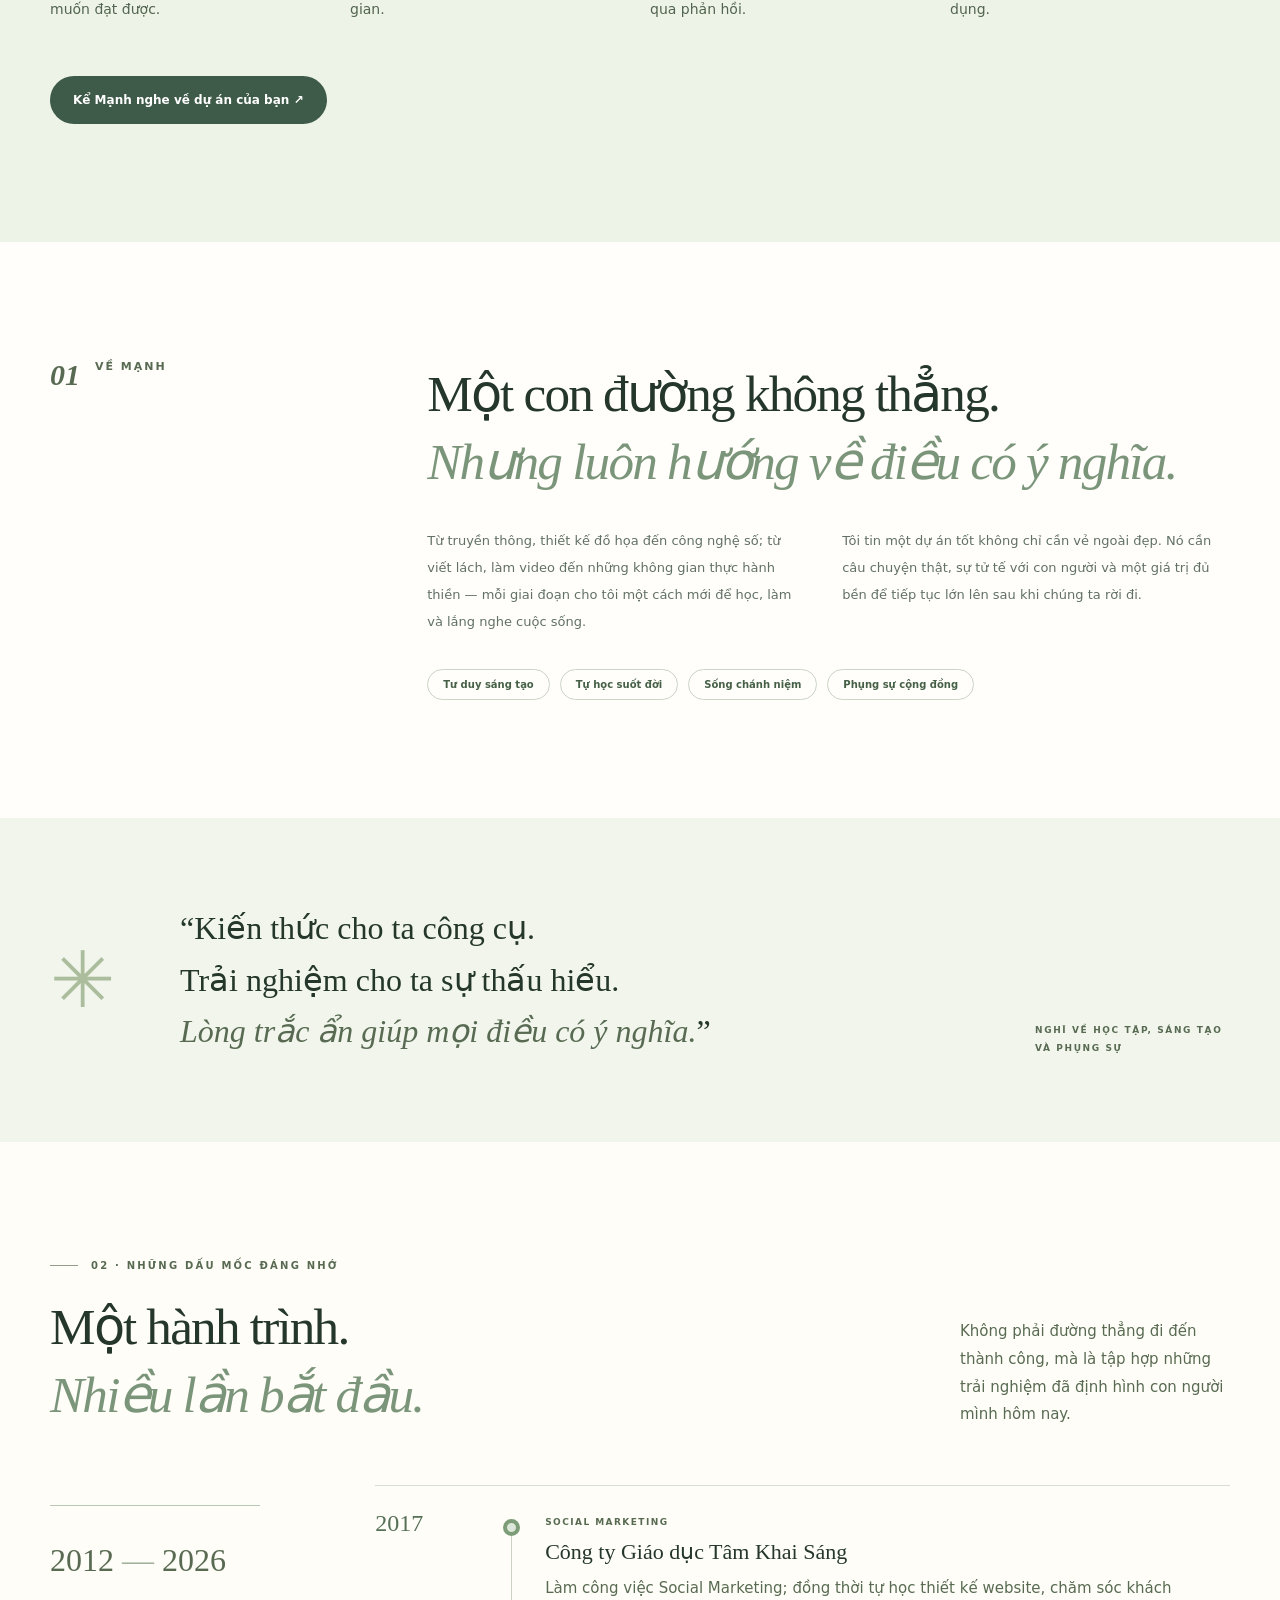
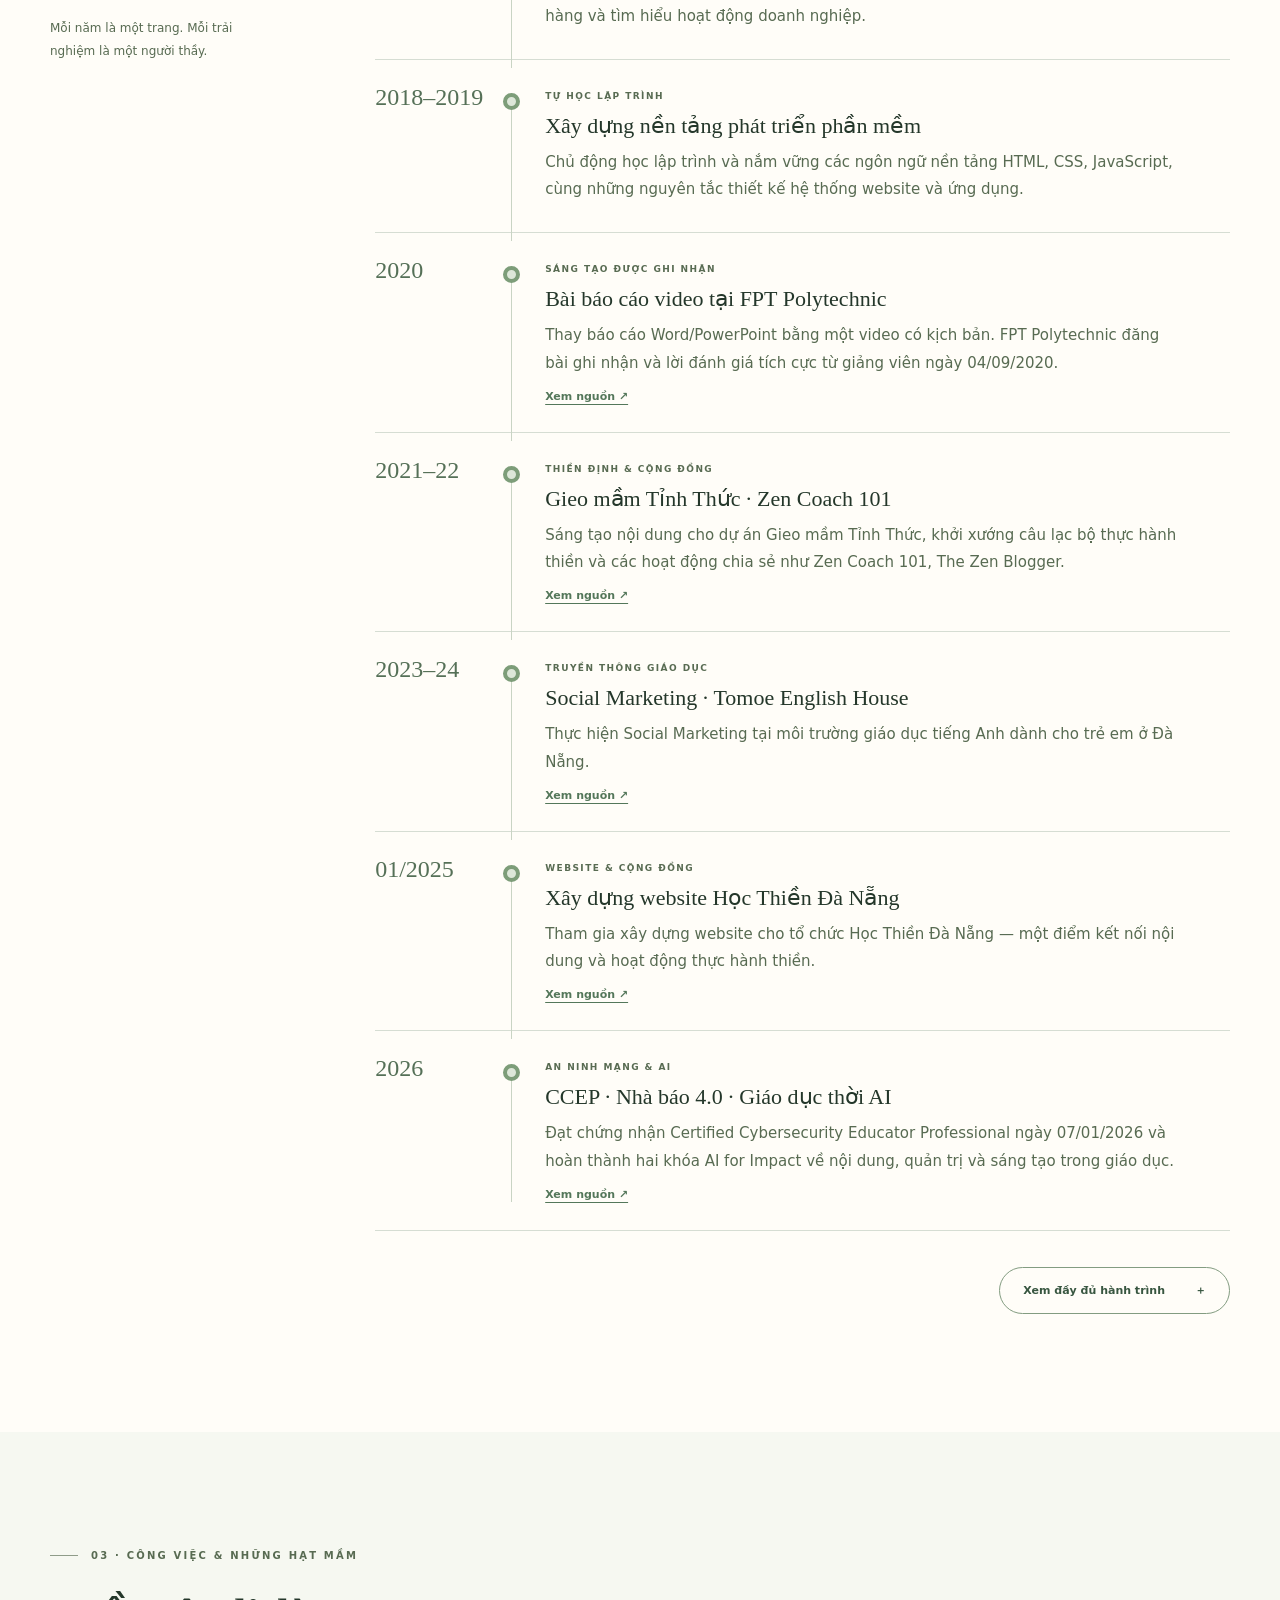
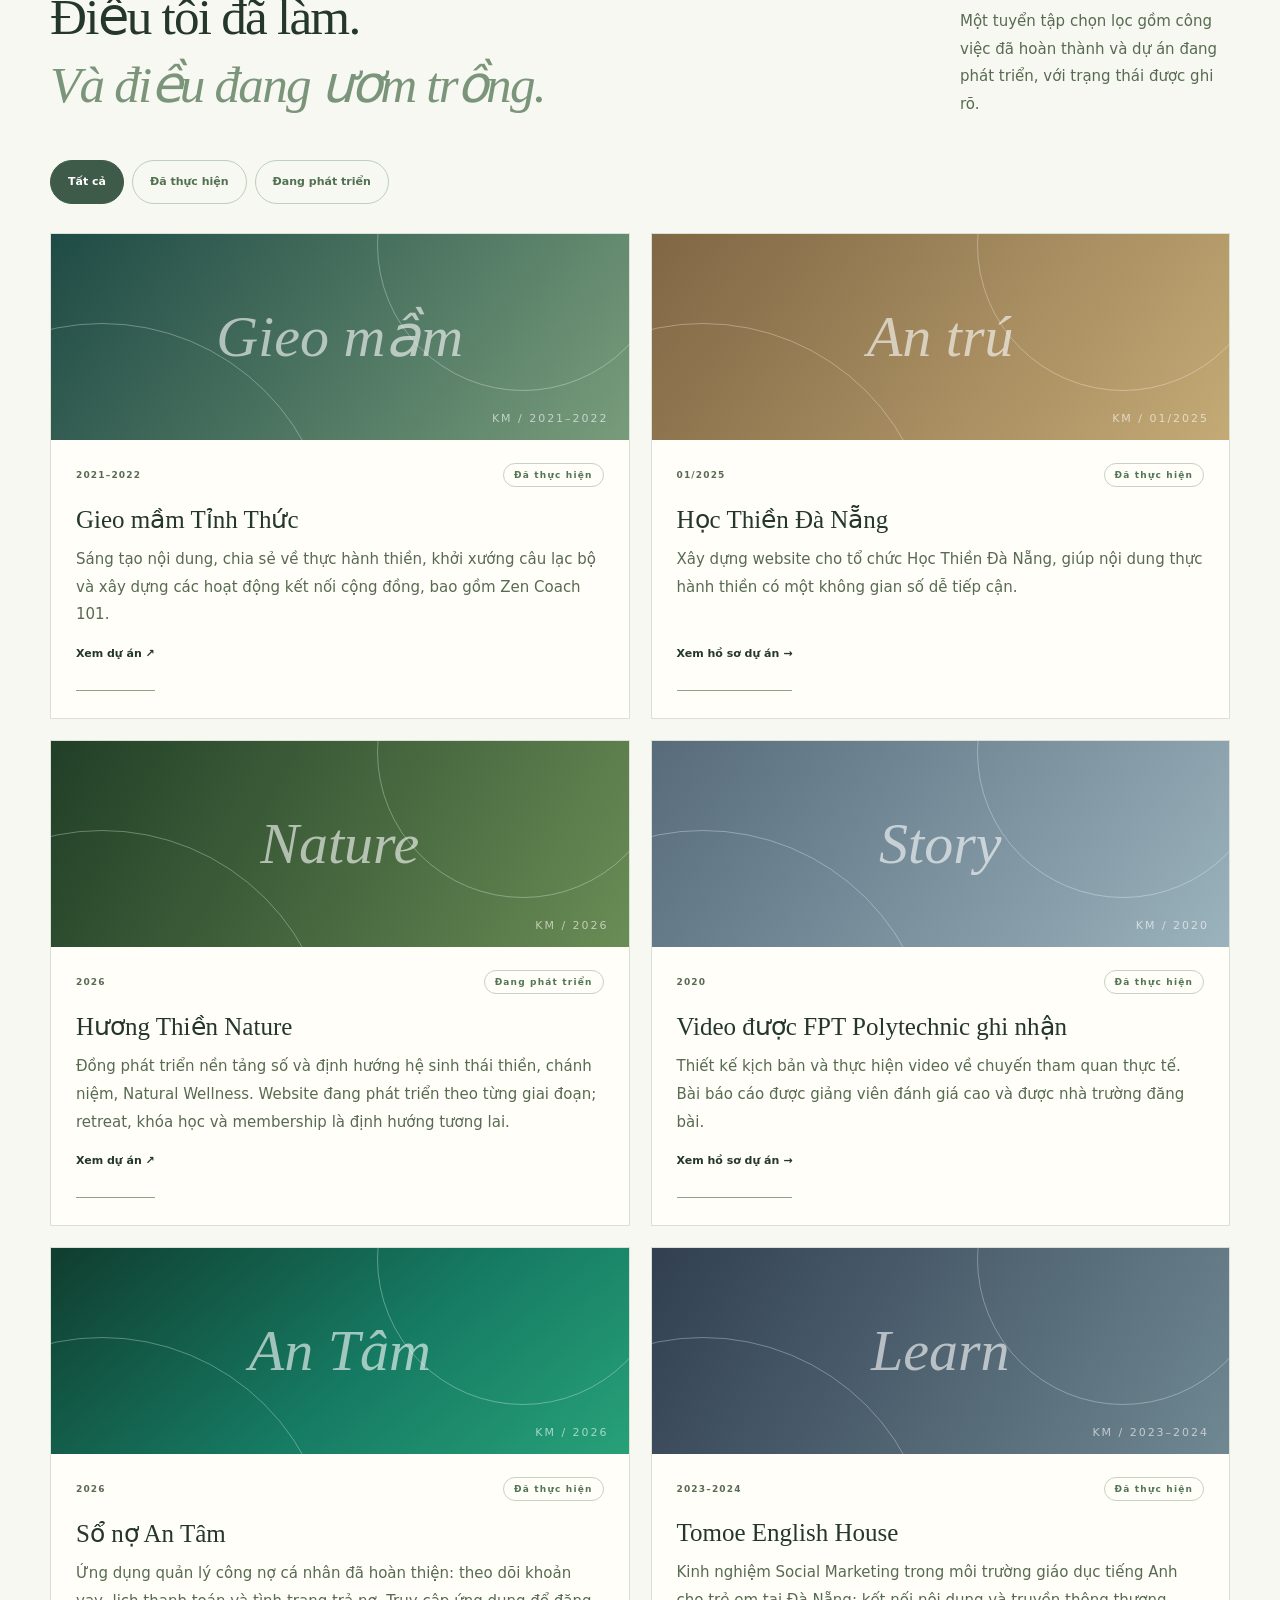
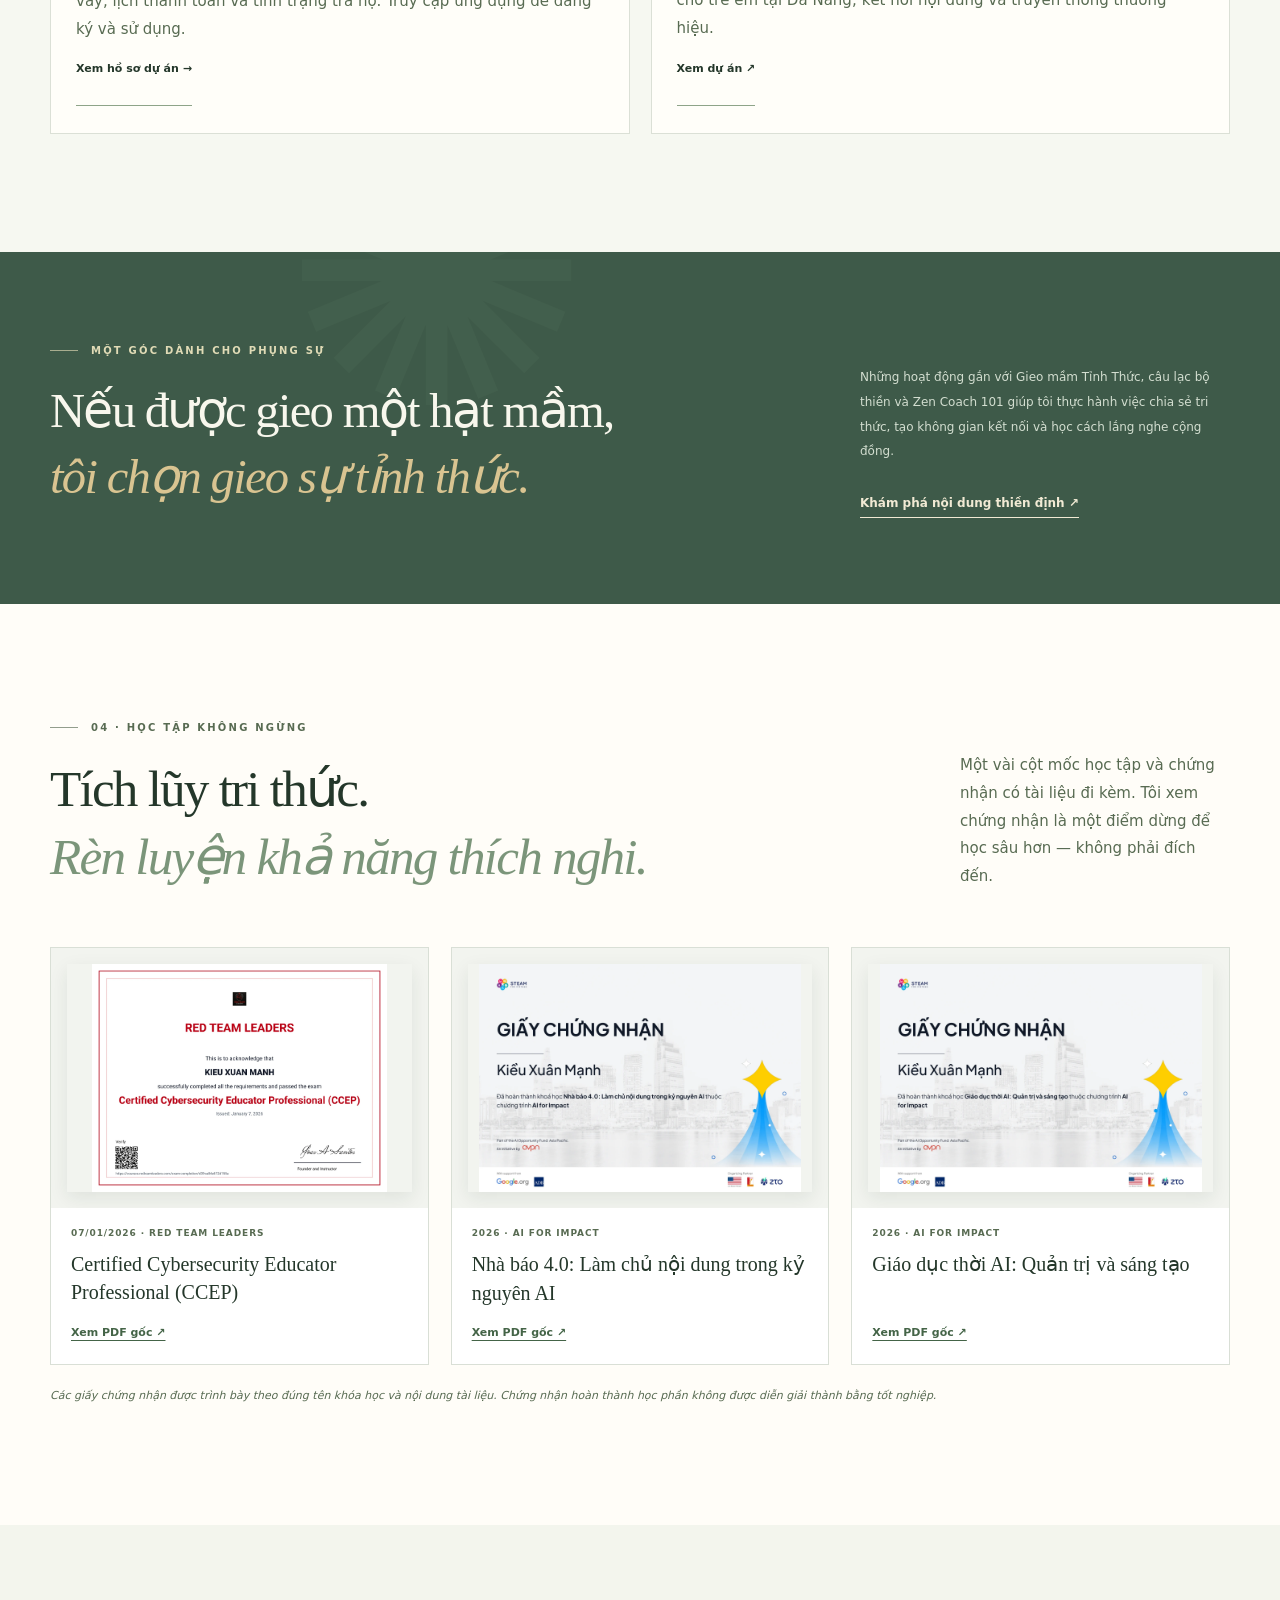
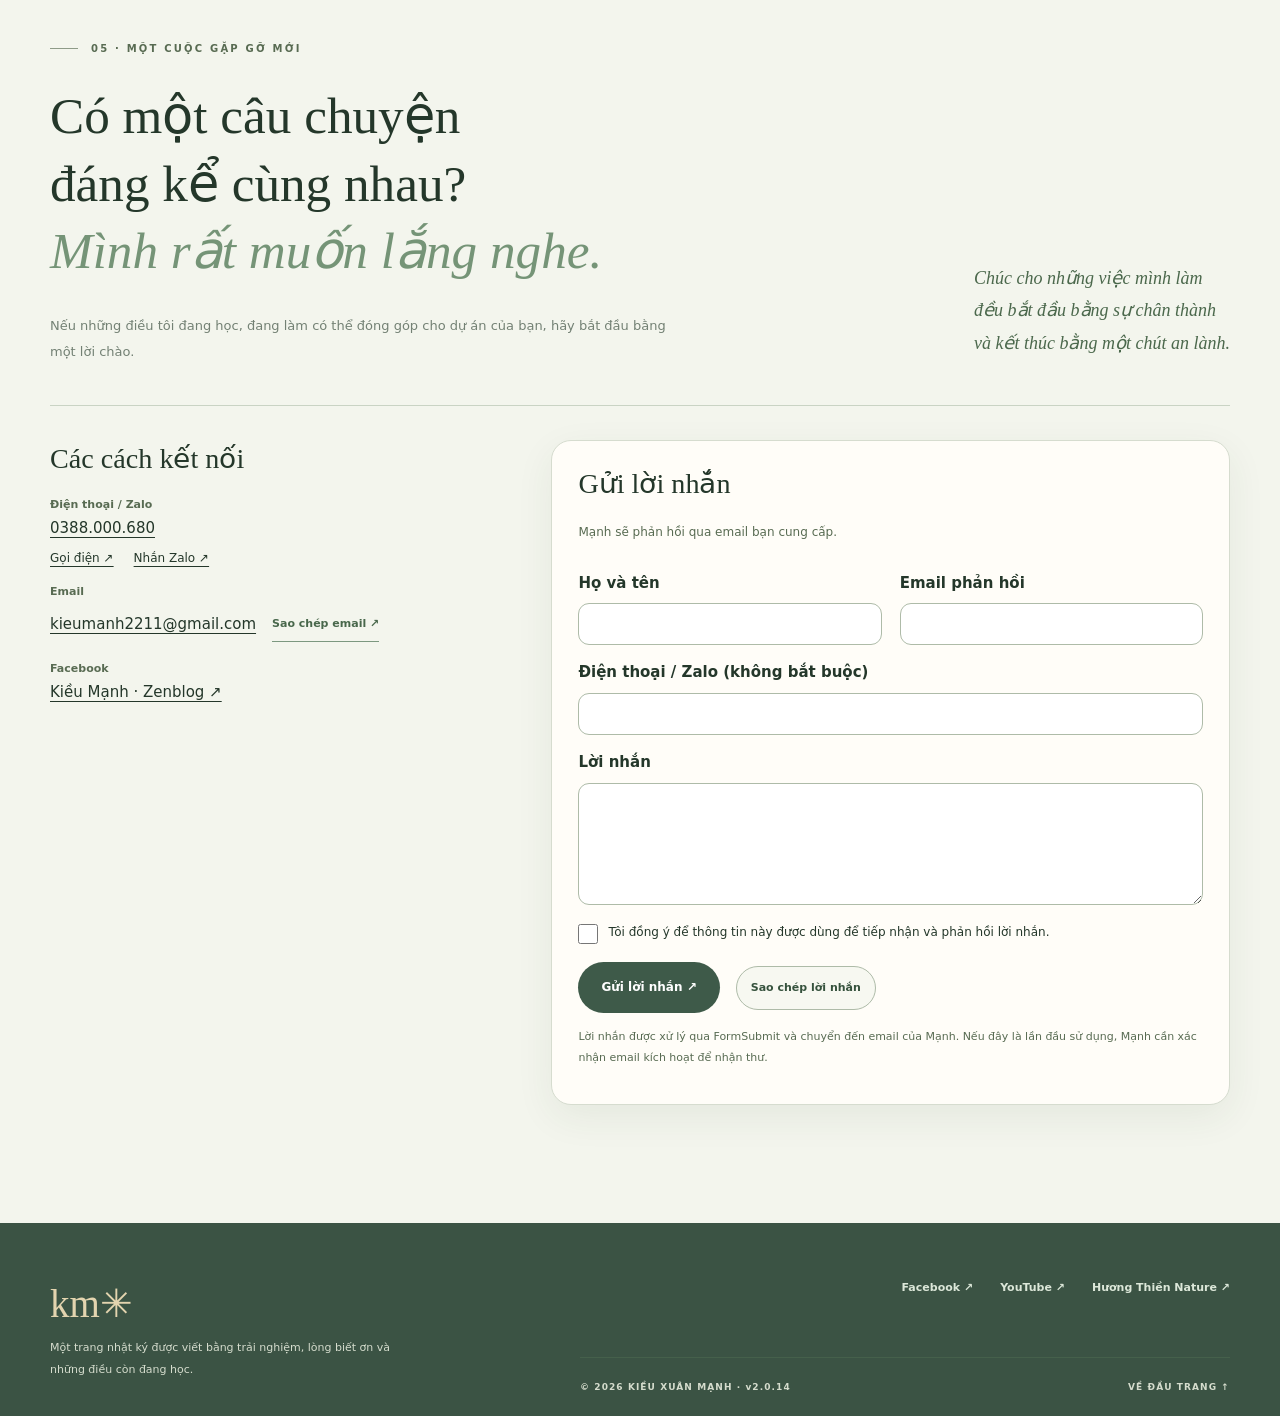
==== commit 25553ef2: "Use real Pixabay photo and center debt illustration caption" ====
--- a/index.html
+++ b/index.html
@@ -11,10 +11,10 @@
   <meta property="og:title" content="Kiều Xuân Mạnh — Hành trình sống & kiến tạo" />
   <meta property="og:description" content="Học hỏi suốt đời. Sáng tạo có trách nhiệm. Phụng sự bằng những việc làm cụ thể." />
   <title>Kiều Xuân Mạnh — Hành trình sống & kiến tạo</title>
-  <link rel="stylesheet" href="styles.css?v=2.0.13" />
-  <link rel="stylesheet" href="audio-player.css?v=2.0.13" />
+  <link rel="stylesheet" href="styles.css?v=2.0.14" />
+  <link rel="stylesheet" href="audio-player.css?v=2.0.14" />
   <link rel="icon" href="assets/favicon.svg" type="image/svg+xml" />
-<link rel="stylesheet" href="v2.css?v=2.0.13"><meta name="portfolio-version" content="2.0.13"><meta property="og:image" content="https://kieumanh.github.io/Portfolio/assets/kieu-manh-portrait.jpg"></head>
+<link rel="stylesheet" href="v2.css?v=2.0.14"><meta name="portfolio-version" content="2.0.14"><meta property="og:image" content="https://kieumanh.github.io/Portfolio/assets/kieu-manh-portrait.jpg"></head>
 <body>
   <a class="skip-link" href="#content">Chuyển đến nội dung chính</a>
   <div class="page-progress" id="pageProgress" aria-hidden="true"></div>
@@ -126,7 +126,7 @@
       </div>
     </section>
   </main>
-  <footer class="footer"><div class="container footer-grid"><div><span class="footer-mark">km✳</span><p data-i18n="footerP">Một trang nhật ký được viết bằng trải nghiệm, lòng biết ơn và những điều còn đang học.</p></div><div class="footer-right"><div class="footer-social"><a href="https://www.facebook.com/kieumanh.zenblog/" target="_blank" rel="noopener noreferrer">Facebook ↗</a><a href="https://www.youtube.com/@minhtrietthiendinh" target="_blank" rel="noopener noreferrer">YouTube ↗</a><a href="https://huongthiennature.com/vi/" target="_blank" rel="noopener noreferrer">Hương Thiền Nature ↗</a></div><div class="footer-bottom"><span>© 2026 KIỀU XUÂN MẠNH · v2.0.13</span><a href="#top" data-i18n="backTop">VỀ ĐẦU TRANG ↑</a></div></div></div></footer>
+  <footer class="footer"><div class="container footer-grid"><div><span class="footer-mark">km✳</span><p data-i18n="footerP">Một trang nhật ký được viết bằng trải nghiệm, lòng biết ơn và những điều còn đang học.</p></div><div class="footer-right"><div class="footer-social"><a href="https://www.facebook.com/kieumanh.zenblog/" target="_blank" rel="noopener noreferrer">Facebook ↗</a><a href="https://www.youtube.com/@minhtrietthiendinh" target="_blank" rel="noopener noreferrer">YouTube ↗</a><a href="https://huongthiennature.com/vi/" target="_blank" rel="noopener noreferrer">Hương Thiền Nature ↗</a></div><div class="footer-bottom"><span>© 2026 KIỀU XUÂN MẠNH · v2.0.14</span><a href="#top" data-i18n="backTop">VỀ ĐẦU TRANG ↑</a></div></div></div></footer>
   <dialog id="certDialog" class="cert-dialog" aria-labelledby="dialogTitle"><div class="dialog-top"><strong id="dialogTitle">Chứng nhận</strong><button class="dialog-close" id="dialogClose" type="button" aria-label="Đóng">✕</button></div><img id="dialogImage" alt="" /><div class="dialog-bottom"><a id="dialogPdf" href="#" target="_blank" rel="noopener noreferrer" class="btn btn-dark">Xem PDF gốc ↗</a></div></dialog>
   <audio id="ambientAudio" src="/Portfolio/assets/hiro-background.mp3" preload="none" loop></audio>
   <div class="music-controls" id="musicControls" data-tone="dark">
@@ -140,8 +140,8 @@
   <div id="volumePanel" class="volume-panel" hidden><div class="volume-heading"><label for="musicVolume" id="volumeLabel">Âm lượng</label><output id="volumeValue" for="musicVolume">34%</output></div><input id="musicVolume" type="range" min="0" max="100" step="1" value="34" aria-valuetext="34%" /></div>
   </div>
   <button id="backToTop" type="button" class="back-to-top" aria-label="Về đầu trang" aria-hidden="true" tabindex="-1" title="Về đầu trang">↑</button>
-  <script src="script.js?v=2.0.13" defer></script>
-  <script src="audio-player.js?v=2.0.13" defer></script>
-  <script src="contact-form.js?v=2.0.13" defer></script>
+  <script src="script.js?v=2.0.14" defer></script>
+  <script src="audio-player.js?v=2.0.14" defer></script>
+  <script src="contact-form.js?v=2.0.14" defer></script>
 </body>
 </html>
--- a/v2.css
+++ b/v2.css
@@ -108,7 +108,7 @@
 .app-version-line{display:flex;align-items:center;gap:8px;flex-wrap:wrap;margin:8px 0 34px;color:#526451;font-size:13px;line-height:1.6}
 .app-version-line strong{padding:3px 10px;border:1px solid #b8cbbb;border-radius:999px;background:#edf5ed;color:#24553d;font-size:12px;font-variant-numeric:tabular-nums}
 
-.debt-routine-illustration{margin:26px 0 22px}
+.debt-routine-illustration{margin:26px 0 22px}.debt-routine-illustration figcaption{text-align:center}
 .debt-routine-illustration img{display:block;width:100%;max-height:460px;object-fit:cover;border:1px solid #dce5da;border-radius:20px;background:#f3f8f4}
 @media(max-width:560px){.debt-routine-illustration img{max-height:300px;border-radius:15px}}
 
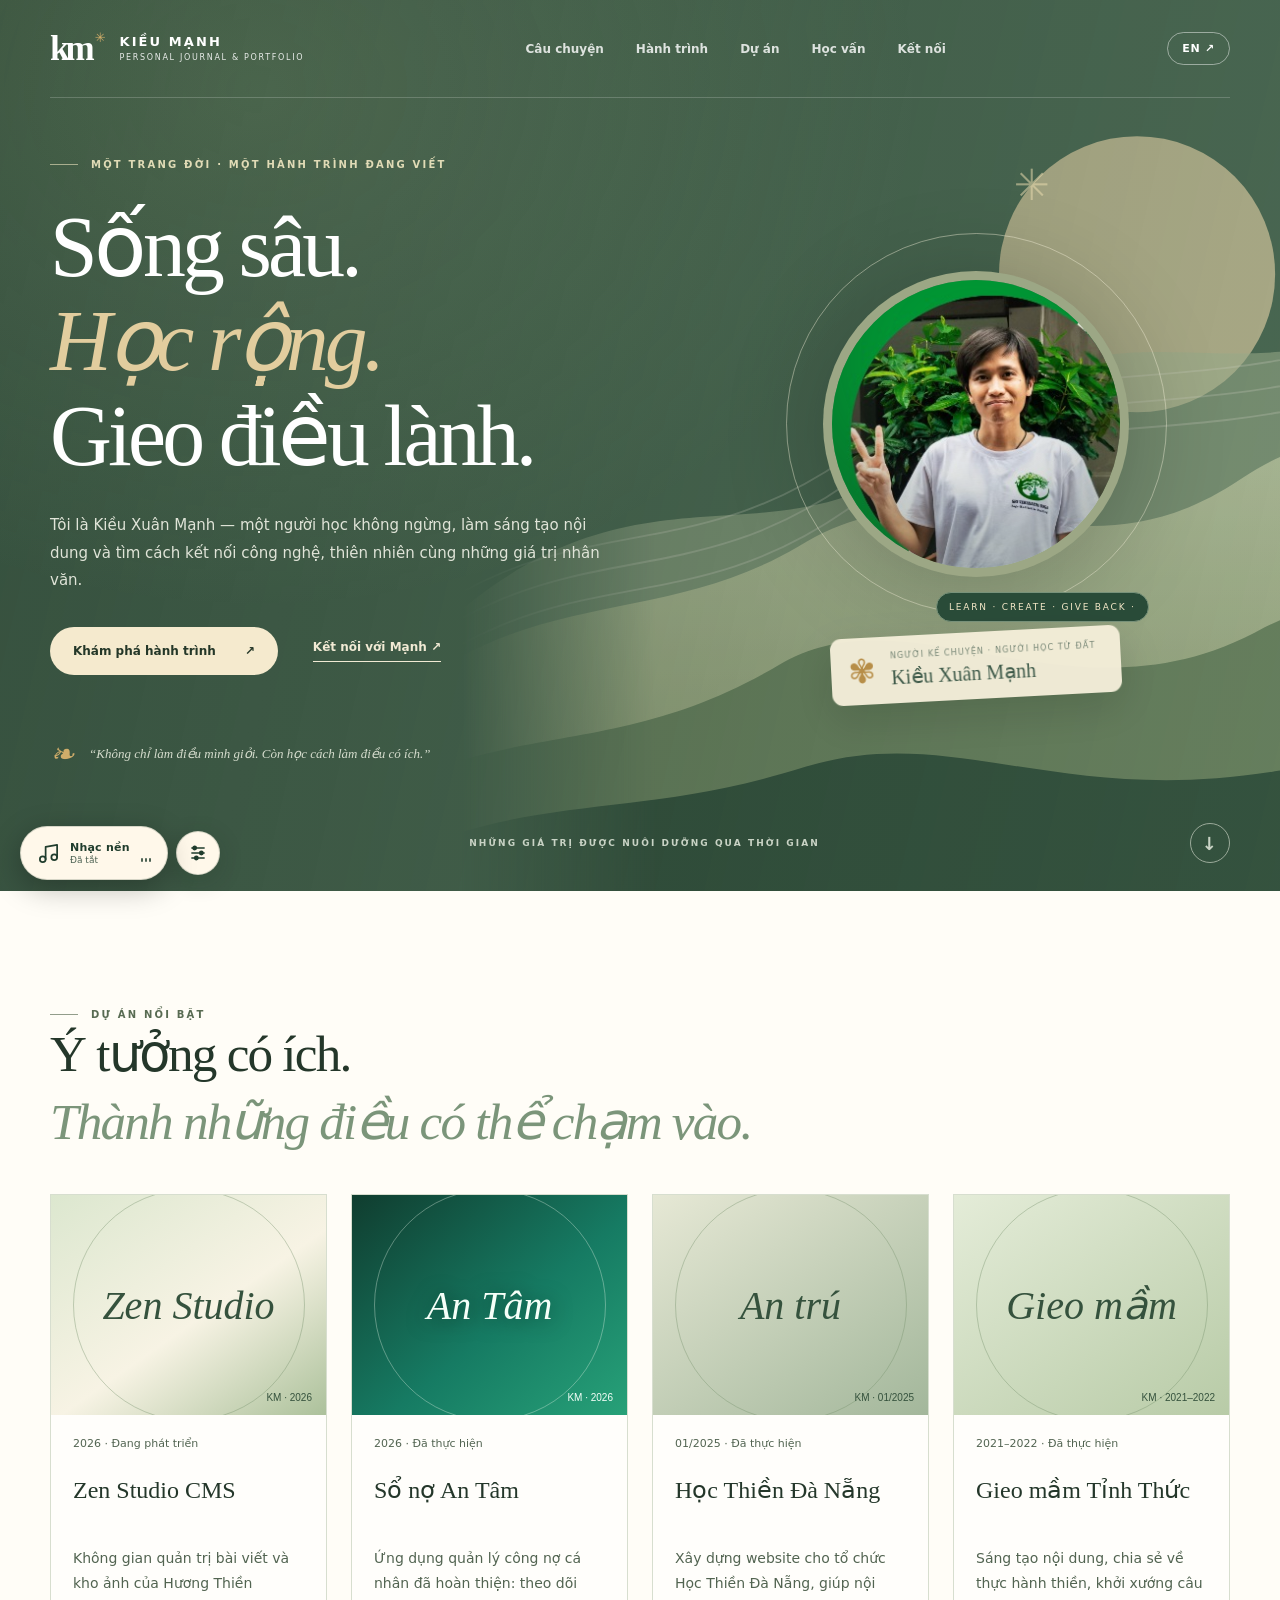
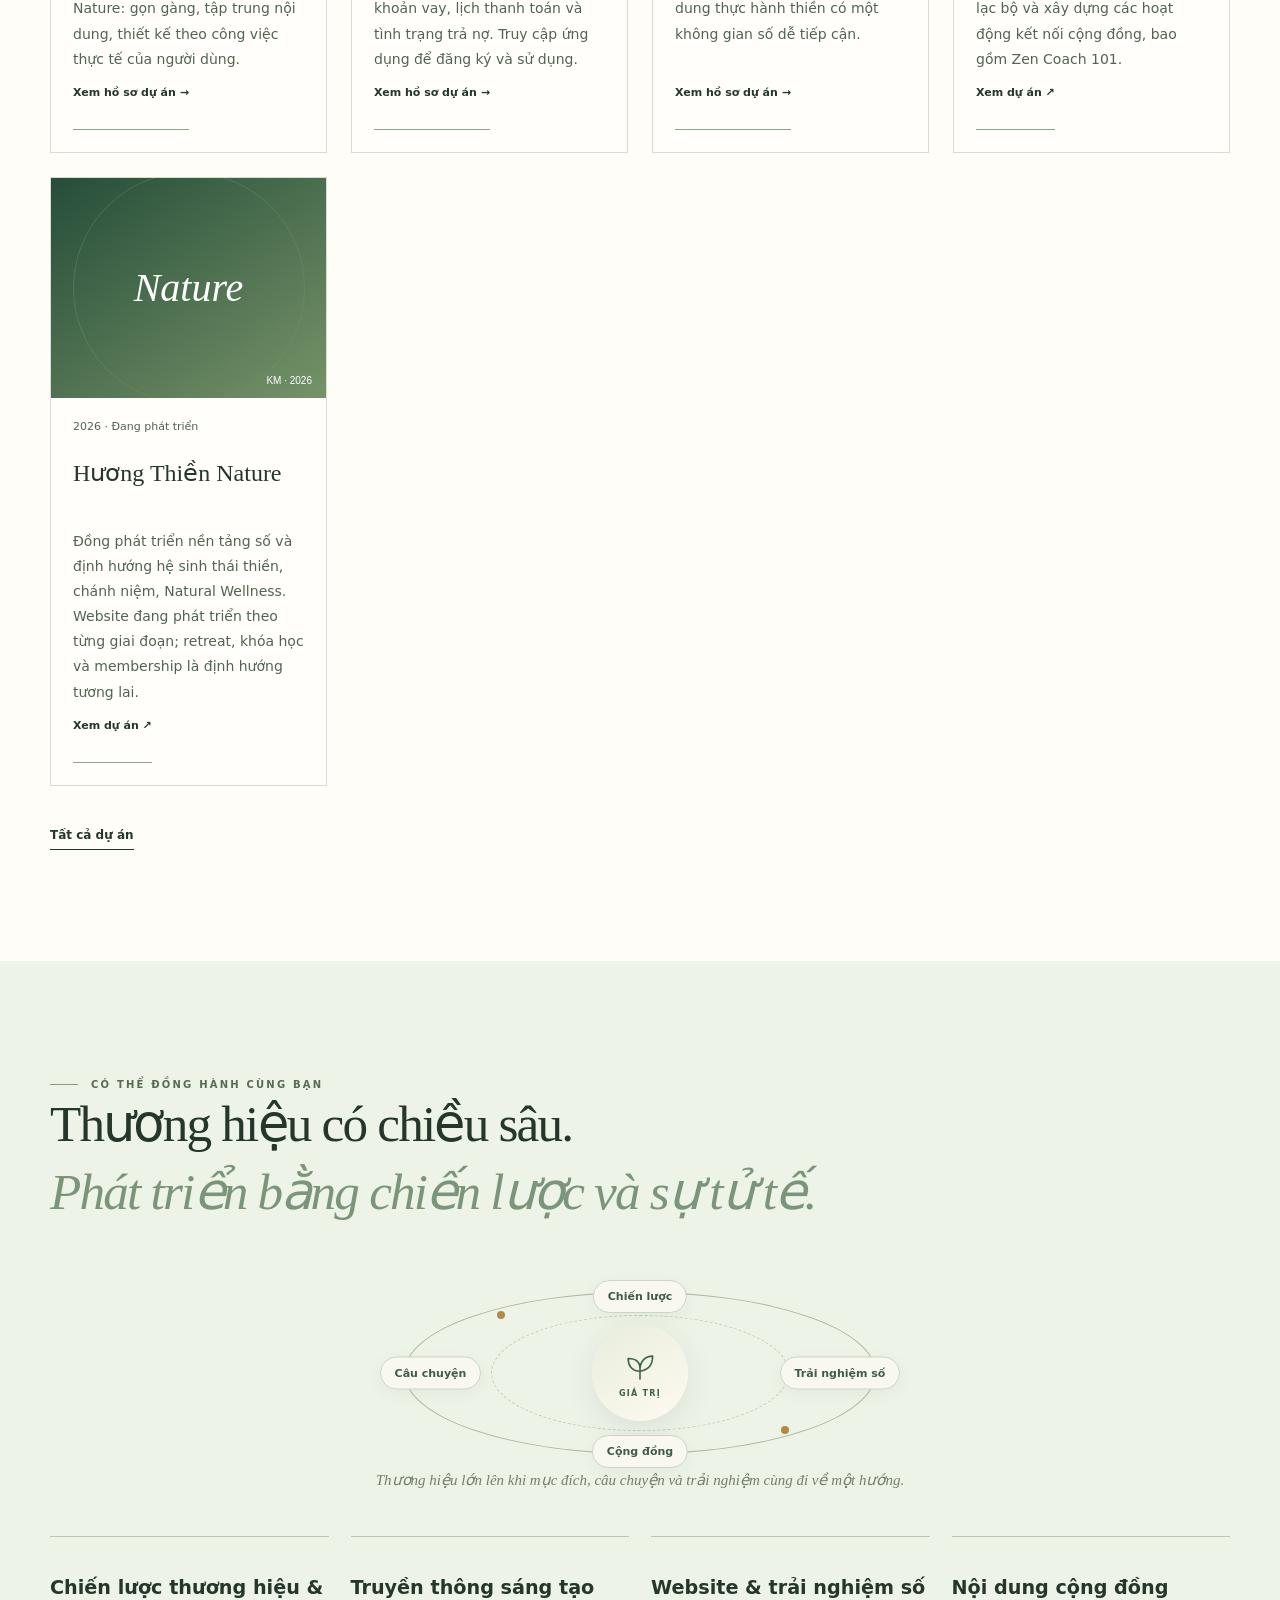
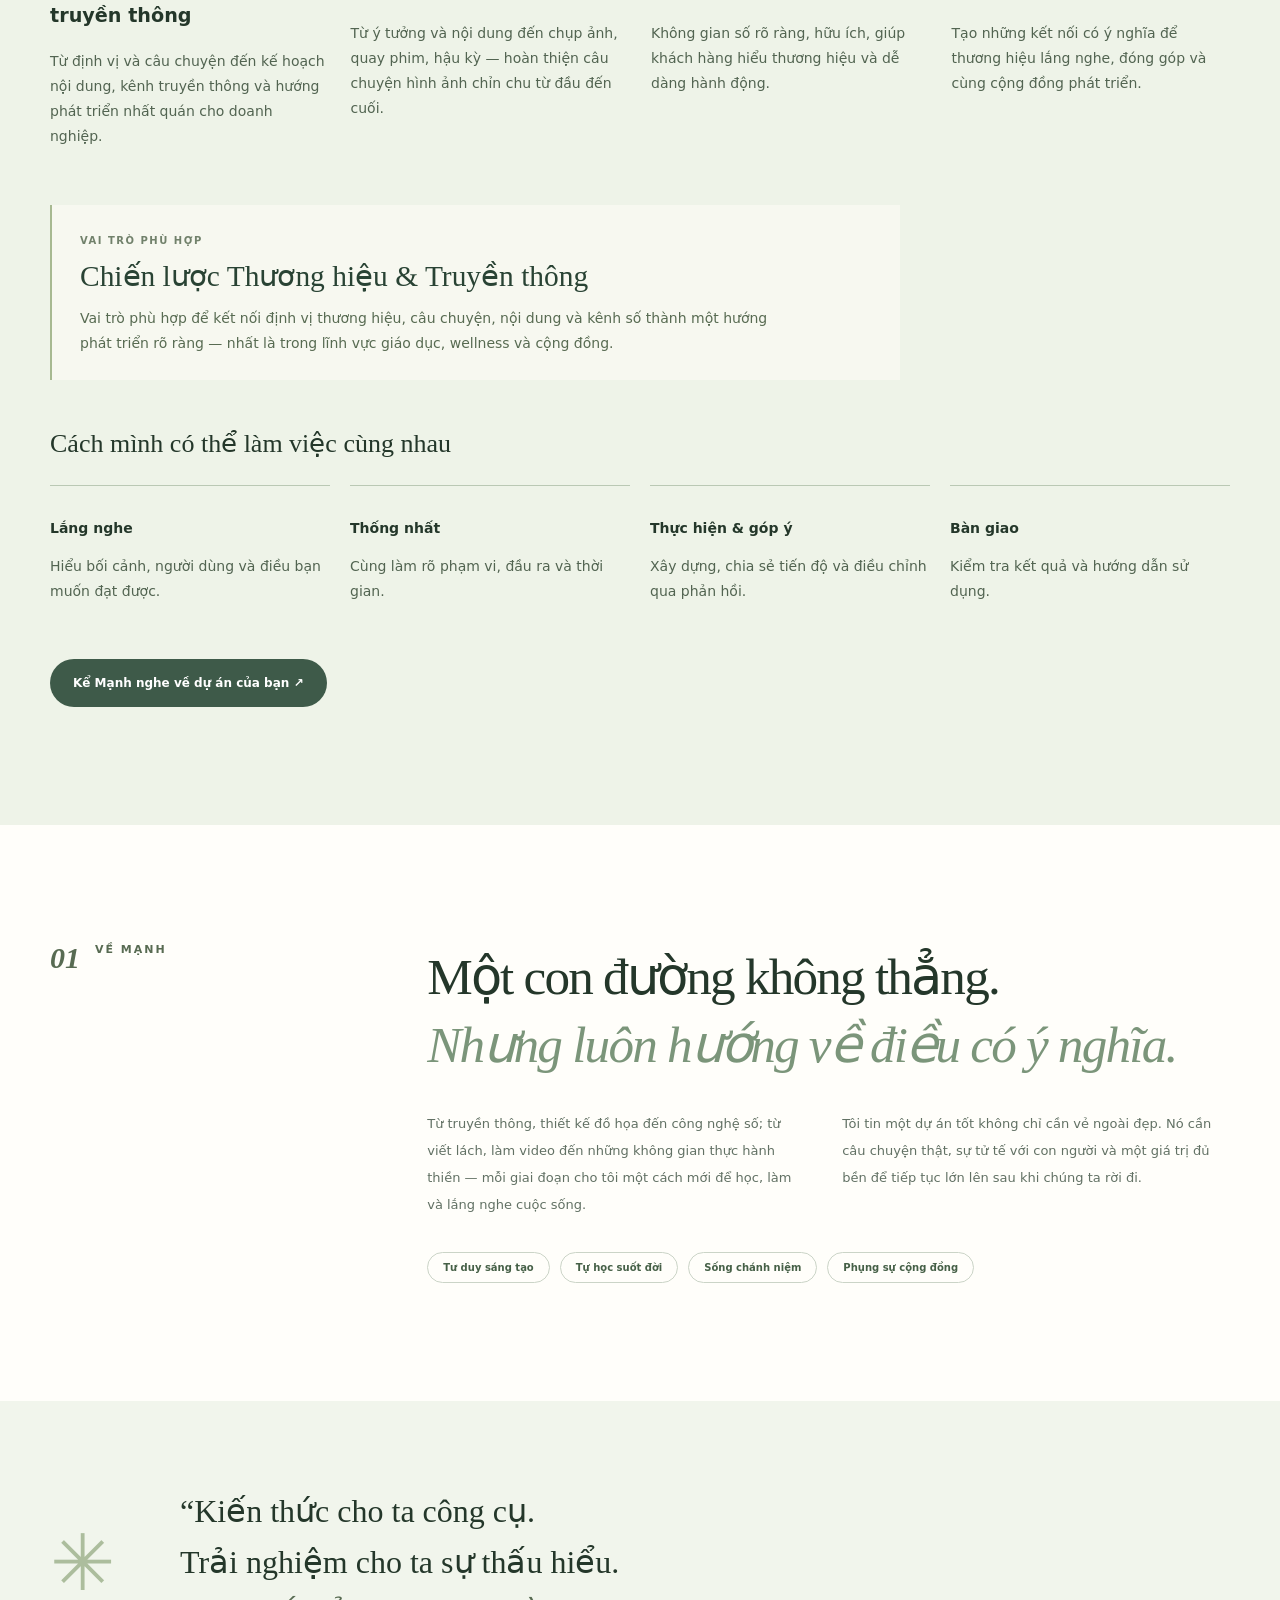
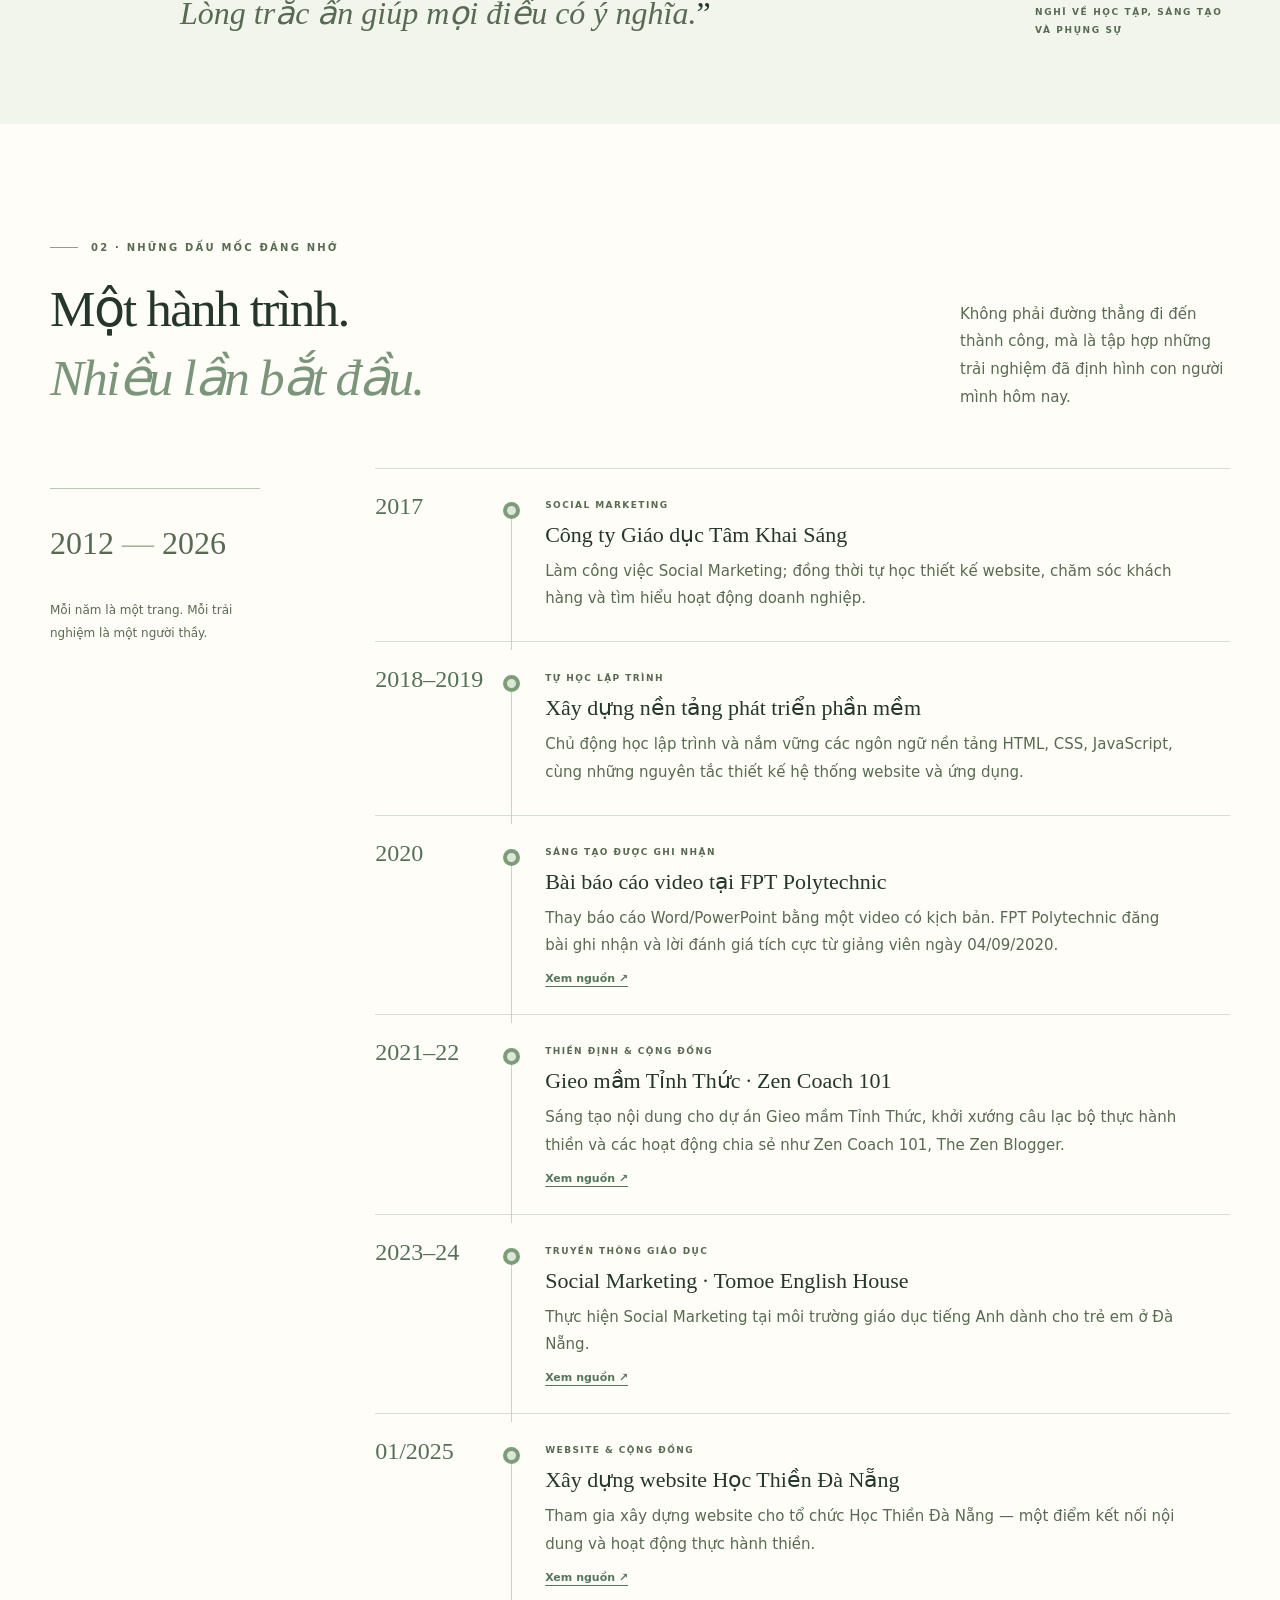
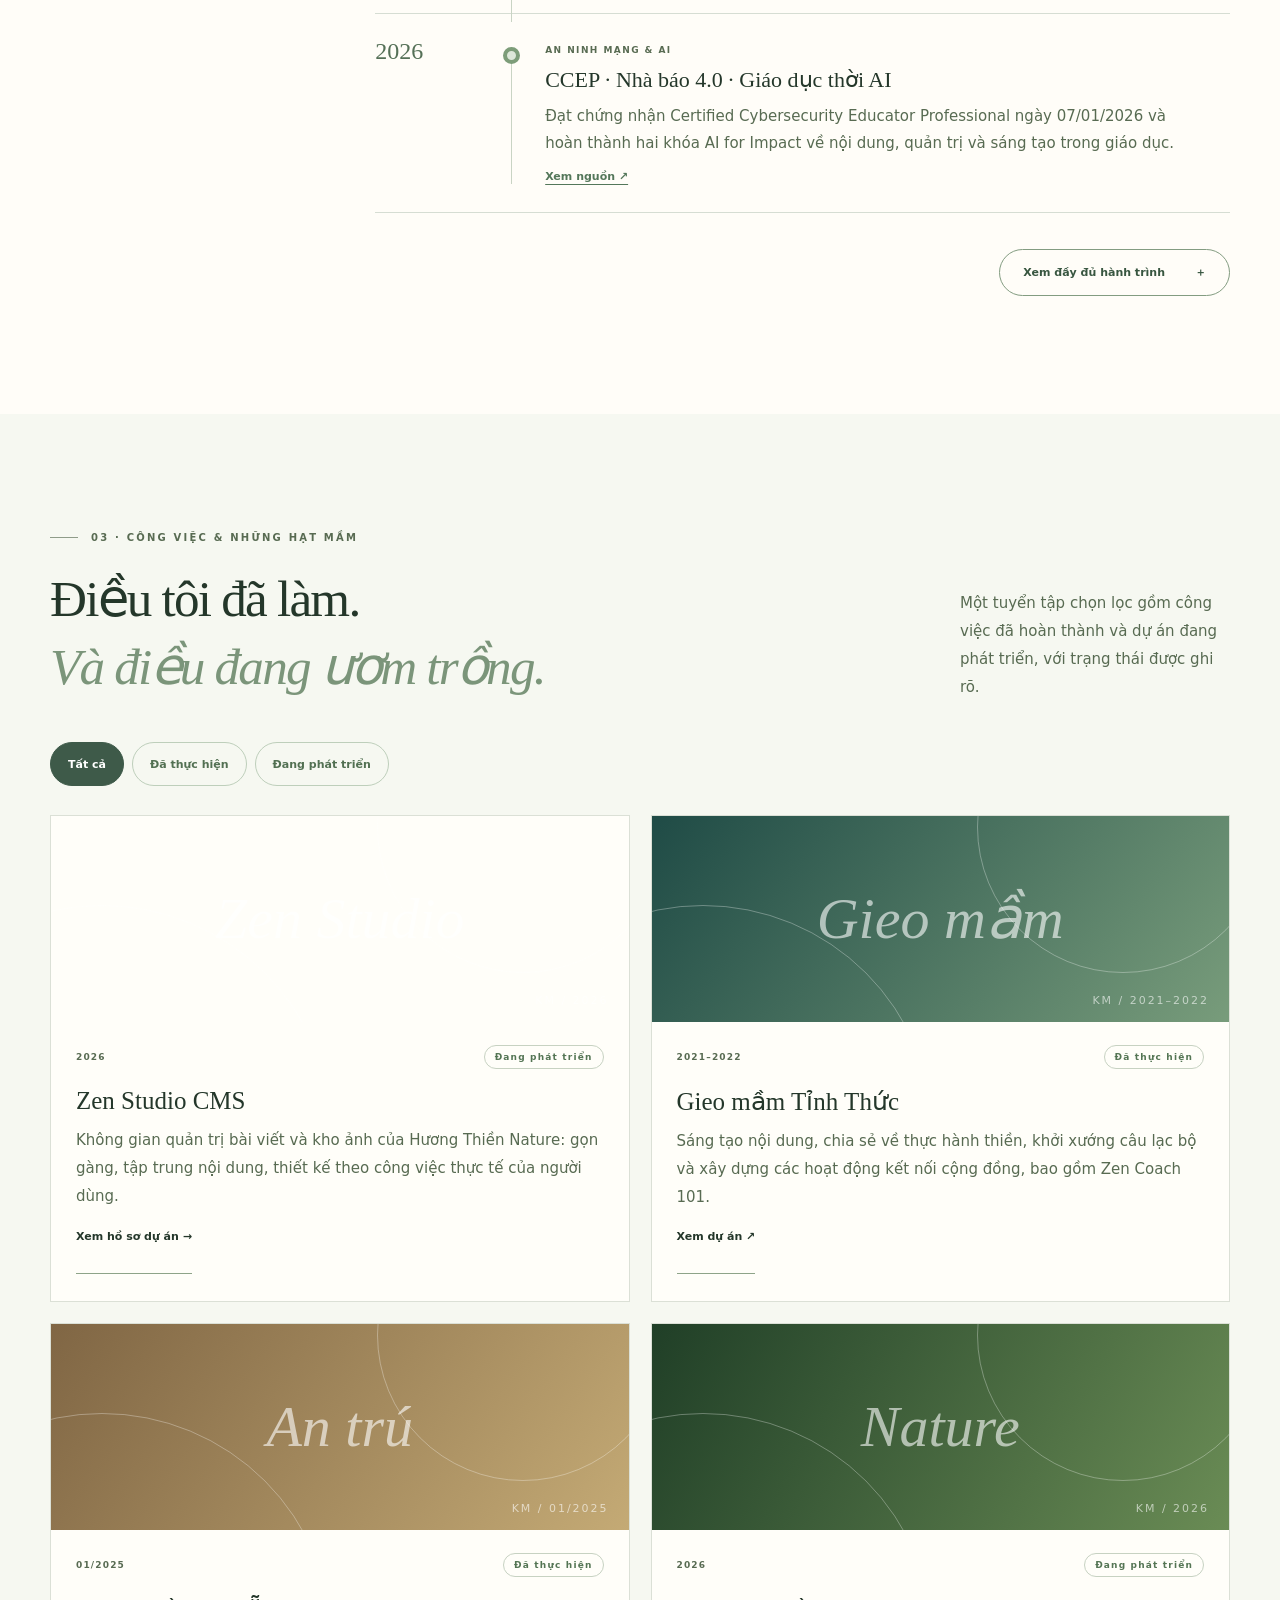
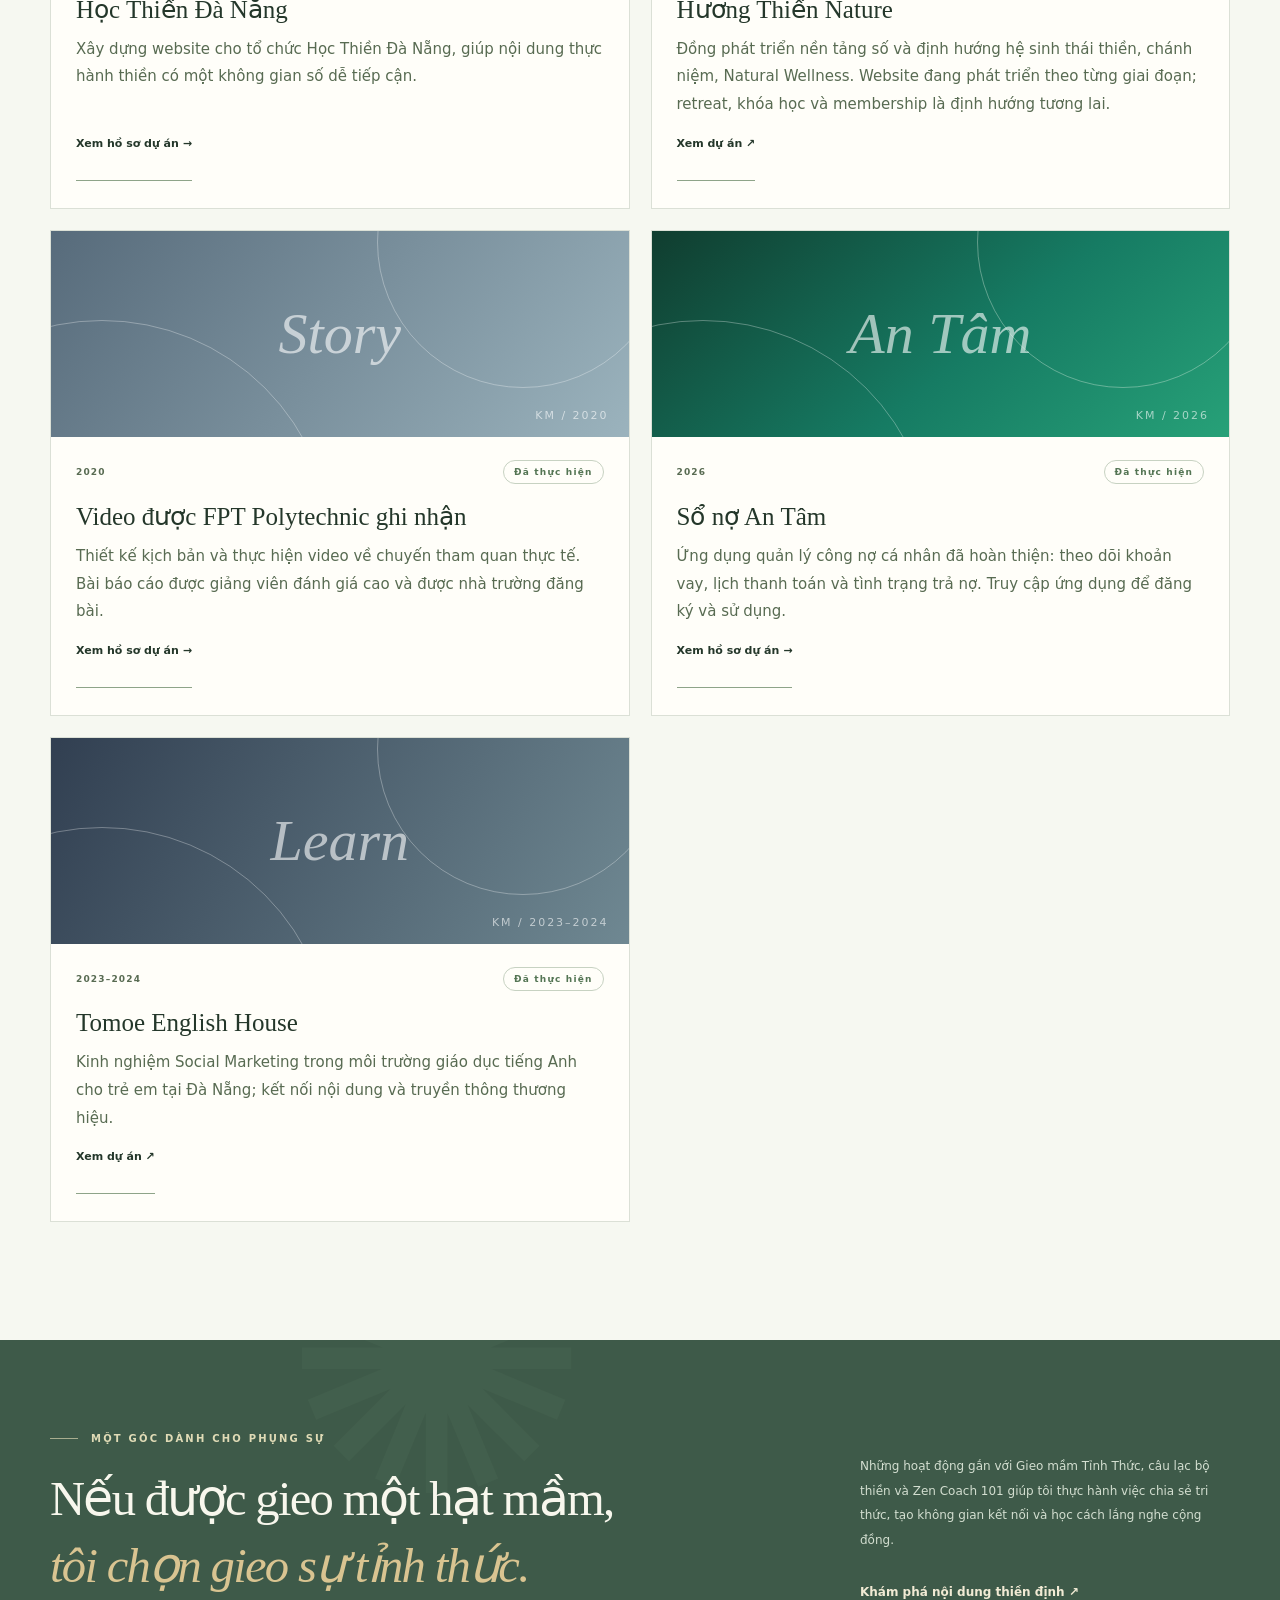
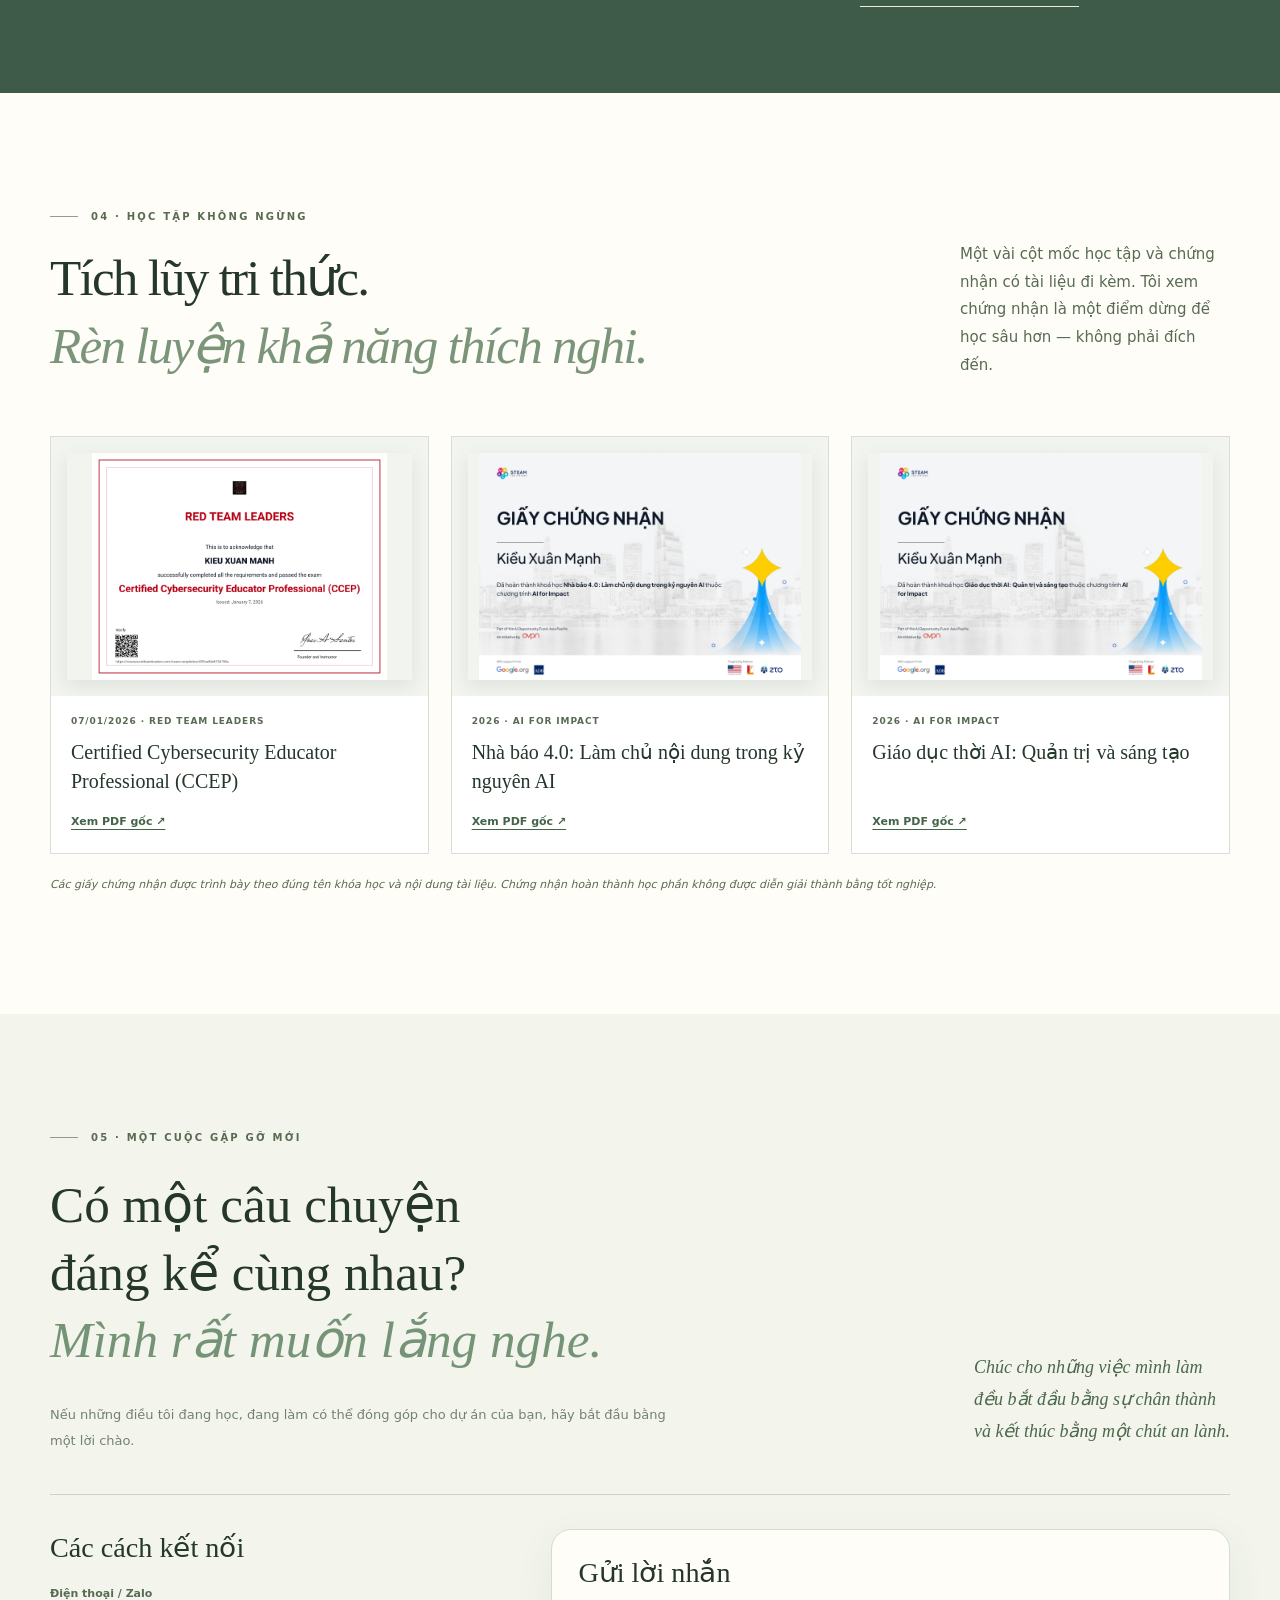
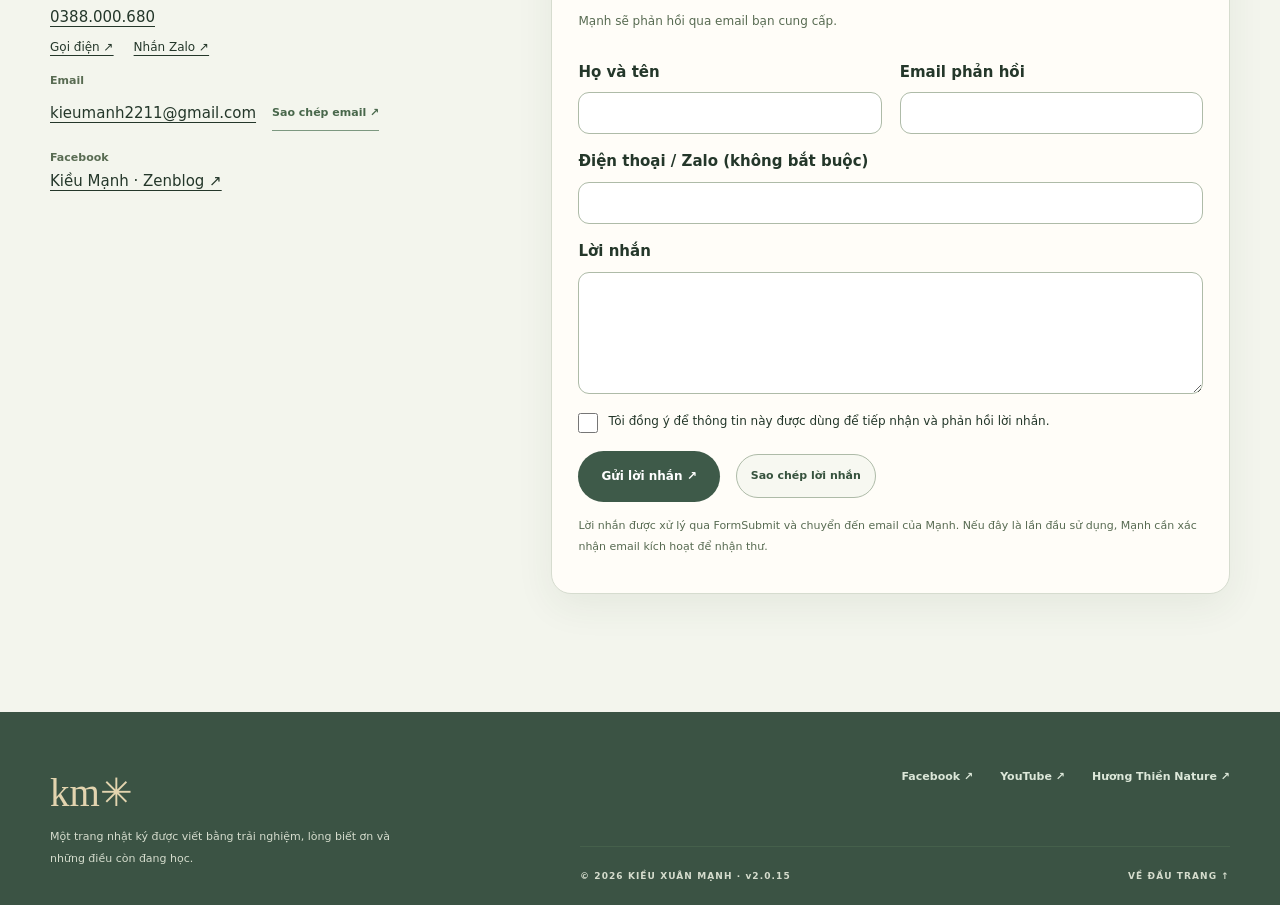
==== commit 01700551: "feat: feature Zen Studio CMS and refresh portfolio release metadata" ====
--- a/index.html
+++ b/index.html
@@ -11,10 +11,10 @@
   <meta property="og:title" content="Kiều Xuân Mạnh — Hành trình sống & kiến tạo" />
   <meta property="og:description" content="Học hỏi suốt đời. Sáng tạo có trách nhiệm. Phụng sự bằng những việc làm cụ thể." />
   <title>Kiều Xuân Mạnh — Hành trình sống & kiến tạo</title>
-  <link rel="stylesheet" href="styles.css?v=2.0.14" />
-  <link rel="stylesheet" href="audio-player.css?v=2.0.14" />
+  <link rel="stylesheet" href="styles.css?v=2.0.15" />
+  <link rel="stylesheet" href="audio-player.css?v=2.0.15" />
   <link rel="icon" href="assets/favicon.svg" type="image/svg+xml" />
-<link rel="stylesheet" href="v2.css?v=2.0.14"><meta name="portfolio-version" content="2.0.14"><meta property="og:image" content="https://kieumanh.github.io/Portfolio/assets/kieu-manh-portrait.jpg"></head>
+<link rel="stylesheet" href="v2.css?v=2.0.15"><meta name="portfolio-version" content="2.0.15"><meta property="og:image" content="https://kieumanh.github.io/Portfolio/assets/kieu-manh-portrait.jpg"></head>
 <body>
   <a class="skip-link" href="#content">Chuyển đến nội dung chính</a>
   <div class="page-progress" id="pageProgress" aria-hidden="true"></div>
@@ -57,7 +57,7 @@
       </div>
       <div class="hero-index container"><span>01 / 06</span><span data-i18n="heroFooter">NHỮNG GIÁ TRỊ ĐƯỢC NUÔI DƯỠNG QUA THỜI GIAN</span><a href="#about" aria-label="Cuộn xuống" class="scroll-down">↓</a></div>
     </section>
-<section class="section v2-featured" id="featured"><div class="container"><div class="eyebrow dark"><span class="eyebrow-line"></span><span data-i18n="featureKicker">DỰ ÁN NỔI BẬT</span></div><h2 class="display-title" data-i18n-html="featureTitle">Ý tưởng có ích.<br><em>Thành những điều có thể chạm vào.</em></h2><div class="v2-feature-grid" id="featuredGrid"><article class="v2-feature-card"><div class="v2-art so-no-an-tam"><span>An Tâm</span><small>KM · 2026</small></div><div class="v2-feature-copy"><small>2026 · Đã thực hiện</small><h3>Sổ nợ An Tâm</h3><p>Ứng dụng quản lý công nợ cá nhân đã hoàn thiện: theo dõi khoản vay, lịch thanh toán và tình trạng trả nợ. Truy cập ứng dụng để đăng ký và sử dụng.</p><a href="/Portfolio/projects/so-no-an-tam/"  class="project-link">Xem hồ sơ dự án →</a></div></article><article class="v2-feature-card"><div class="v2-art education"><span>An trú</span><small>KM · 01/2025</small></div><div class="v2-feature-copy"><small>01/2025 · Đã thực hiện</small><h3>Học Thiền Đà Nẵng</h3><p>Xây dựng website cho tổ chức Học Thiền Đà Nẵng, giúp nội dung thực hành thiền có một không gian số dễ tiếp cận.</p><a href="/Portfolio/projects/hoc-thien-da-nang/"  class="project-link">Xem hồ sơ dự án →</a></div></article><article class="v2-feature-card"><div class="v2-art meditation"><span>Gieo mầm</span><small>KM · 2021–2022</small></div><div class="v2-feature-copy"><small>2021–2022 · Đã thực hiện</small><h3>Gieo mầm Tỉnh Thức</h3><p>Sáng tạo nội dung, chia sẻ về thực hành thiền, khởi xướng câu lạc bộ và xây dựng các hoạt động kết nối cộng đồng, bao gồm Zen Coach 101.</p><a href="https://www.youtube.com/@minhtrietthiendinh" target="_blank" rel="noopener noreferrer" class="project-link">Xem dự án ↗</a></div></article><article class="v2-feature-card"><div class="v2-art nature"><span>Nature</span><small>KM · 2026</small></div><div class="v2-feature-copy"><small>2026 · Đang phát triển</small><h3>Hương Thiền Nature</h3><p>Đồng phát triển nền tảng số và định hướng hệ sinh thái thiền, chánh niệm, Natural Wellness. Website đang phát triển theo từng giai đoạn; retreat, khóa học và membership là định hướng tương lai.</p><a href="https://huongthiennature.com/vi/" target="_blank" rel="noopener noreferrer" class="project-link">Xem dự án ↗</a></div></article></div><a class="text-link" href="#projects" data-i18n="storyReturn">Tất cả dự án →</a></div></section>
+<section class="section v2-featured" id="featured"><div class="container"><div class="eyebrow dark"><span class="eyebrow-line"></span><span data-i18n="featureKicker">DỰ ÁN NỔI BẬT</span></div><h2 class="display-title" data-i18n-html="featureTitle">Ý tưởng có ích.<br><em>Thành những điều có thể chạm vào.</em></h2><div class="v2-feature-grid" id="featuredGrid"><article class="v2-feature-card"><div class="v2-art zen-studio"><span>Zen Studio</span><small>KM · 2026</small></div><div class="v2-feature-copy"><small>2026 · Đang phát triển</small><h3>Zen Studio CMS</h3><p>Không gian biên tập và quản trị nội dung được thiết kế vừa với người làm sáng tạo, tổ chức và doanh nghiệp.</p><a href="/Portfolio/projects/zen-studio-cms/" class="project-link">Xem hồ sơ dự án →</a></div></article><article class="v2-feature-card"><div class="v2-art so-no-an-tam"><span>An Tâm</span><small>KM · 2026</small></div><div class="v2-feature-copy"><small>2026 · Đã thực hiện</small><h3>Sổ nợ An Tâm</h3><p>Ứng dụng quản lý công nợ cá nhân đã hoàn thiện: theo dõi khoản vay, lịch thanh toán và tình trạng trả nợ. Truy cập ứng dụng để đăng ký và sử dụng.</p><a href="/Portfolio/projects/so-no-an-tam/"  class="project-link">Xem hồ sơ dự án →</a></div></article><article class="v2-feature-card"><div class="v2-art education"><span>An trú</span><small>KM · 01/2025</small></div><div class="v2-feature-copy"><small>01/2025 · Đã thực hiện</small><h3>Học Thiền Đà Nẵng</h3><p>Xây dựng website cho tổ chức Học Thiền Đà Nẵng, giúp nội dung thực hành thiền có một không gian số dễ tiếp cận.</p><a href="/Portfolio/projects/hoc-thien-da-nang/"  class="project-link">Xem hồ sơ dự án →</a></div></article><article class="v2-feature-card"><div class="v2-art meditation"><span>Gieo mầm</span><small>KM · 2021–2022</small></div><div class="v2-feature-copy"><small>2021–2022 · Đã thực hiện</small><h3>Gieo mầm Tỉnh Thức</h3><p>Sáng tạo nội dung, chia sẻ về thực hành thiền, khởi xướng câu lạc bộ và xây dựng các hoạt động kết nối cộng đồng, bao gồm Zen Coach 101.</p><a href="https://www.youtube.com/@minhtrietthiendinh" target="_blank" rel="noopener noreferrer" class="project-link">Xem dự án ↗</a></div></article><article class="v2-feature-card"><div class="v2-art nature"><span>Nature</span><small>KM · 2026</small></div><div class="v2-feature-copy"><small>2026 · Đang phát triển</small><h3>Hương Thiền Nature</h3><p>Đồng phát triển nền tảng số và định hướng hệ sinh thái thiền, chánh niệm, Natural Wellness. Website đang phát triển theo từng giai đoạn; retreat, khóa học và membership là định hướng tương lai.</p><a href="https://huongthiennature.com/vi/" target="_blank" rel="noopener noreferrer" class="project-link">Xem dự án ↗</a></div></article></div><a class="text-link" href="#projects" data-i18n="storyReturn">Tất cả dự án →</a></div></section>
 <section class="section v2-collaboration" id="collaboration"><div class="container"><div class="eyebrow dark"><span class="eyebrow-line"></span><span data-i18n="collabKicker">CÓ THỂ ĐỒNG HÀNH CÙNG BẠN</span></div><h2 class="display-title" data-i18n-html="collabTitle">Thương hiệu có chiều sâu.<br><em>Phát triển bằng chiến lược và sự tử tế.</em></h2><figure class="brand-motion" role="img" aria-label="Chiến lược, câu chuyện, trải nghiệm số và cộng đồng cùng kết nối để nuôi dưỡng thương hiệu."><div class="brand-orbit"><span class="orbit-tag orbit-strategy">Chiến lược</span><span class="orbit-tag orbit-story">Câu chuyện</span><span class="orbit-tag orbit-digital">Trải nghiệm số</span><span class="orbit-tag orbit-community">Cộng đồng</span><div class="brand-core"><svg aria-hidden="true" viewBox="0 0 48 48" fill="none"><path d="M24 38V19m0 9C13 28 9 20 9 12c9 0 15 4 15 13m0 1c0-11 7-17 16-17 0 9-4 17-16 19" stroke="currentColor" stroke-width="2" stroke-linecap="round" stroke-linejoin="round"/></svg><span>GIÁ TRỊ</span></div><i class="orbit-dot dot-one"></i><i class="orbit-dot dot-two"></i></div><figcaption>Thương hiệu lớn lên khi mục đích, câu chuyện và trải nghiệm cùng đi về một hướng.</figcaption></figure><div class="v2-service-grid"><article><h3 data-i18n="service1">Chiến lược thương hiệu & truyền thông</h3><p data-i18n="service1p">Từ định vị và câu chuyện đến kế hoạch nội dung, kênh truyền thông và hướng phát triển nhất quán cho doanh nghiệp.</p></article><article><h3 data-i18n="service2">Truyền thông sáng tạo</h3><p data-i18n="service2p">Từ ý tưởng và nội dung đến chụp ảnh, quay phim, hậu kỳ — hoàn thiện câu chuyện hình ảnh chỉn chu từ đầu đến cuối.</p></article><article><h3 data-i18n="service3">Website & trải nghiệm số</h3><p data-i18n="service3p">Không gian số rõ ràng, hữu ích, giúp khách hàng hiểu thương hiệu và dễ dàng hành động.</p></article><article><h3 data-i18n="service4">Nội dung cộng đồng</h3><p data-i18n="service4p">Tạo những kết nối có ý nghĩa để thương hiệu lắng nghe, đóng góp và cùng cộng đồng phát triển.</p></article></div><aside class="role-fit"><small>VAI TRÒ PHÙ HỢP</small><h3 data-i18n="roleTitle">Chiến lược Thương hiệu & Truyền thông</h3><p data-i18n="roleText">Vai trò phù hợp để kết nối định vị thương hiệu, câu chuyện, nội dung và kênh số thành một hướng phát triển rõ ràng — nhất là trong lĩnh vực giáo dục, wellness và cộng đồng.</p></aside><h3 class="v2-process-title" data-i18n="processTitle">Cách mình có thể làm việc cùng nhau</h3><ol class="v2-process"><li><h4 data-i18n="step1">Lắng nghe</h4><p data-i18n="step1p">Hiểu bối cảnh, người dùng và điều bạn muốn đạt được.</p></li><li><h4 data-i18n="step2">Thống nhất</h4><p data-i18n="step2p">Cùng làm rõ phạm vi, đầu ra và thời gian.</p></li><li><h4 data-i18n="step3">Thực hiện & góp ý</h4><p data-i18n="step3p">Xây dựng, chia sẻ tiến độ và điều chỉnh qua phản hồi.</p></li><li><h4 data-i18n="step4">Bàn giao</h4><p data-i18n="step4p">Kiểm tra kết quả và hướng dẫn sử dụng.</p></li></ol><a class="btn btn-dark" href="#contact">Kể Mạnh nghe về dự án của bạn ↗</a></div></section>
 <section class="manifesto section" id="about">
       <div class="container manifesto-grid">
@@ -126,7 +126,7 @@
       </div>
     </section>
   </main>
-  <footer class="footer"><div class="container footer-grid"><div><span class="footer-mark">km✳</span><p data-i18n="footerP">Một trang nhật ký được viết bằng trải nghiệm, lòng biết ơn và những điều còn đang học.</p></div><div class="footer-right"><div class="footer-social"><a href="https://www.facebook.com/kieumanh.zenblog/" target="_blank" rel="noopener noreferrer">Facebook ↗</a><a href="https://www.youtube.com/@minhtrietthiendinh" target="_blank" rel="noopener noreferrer">YouTube ↗</a><a href="https://huongthiennature.com/vi/" target="_blank" rel="noopener noreferrer">Hương Thiền Nature ↗</a></div><div class="footer-bottom"><span>© 2026 KIỀU XUÂN MẠNH · v2.0.14</span><a href="#top" data-i18n="backTop">VỀ ĐẦU TRANG ↑</a></div></div></div></footer>
+  <footer class="footer"><div class="container footer-grid"><div><span class="footer-mark">km✳</span><p data-i18n="footerP">Một trang nhật ký được viết bằng trải nghiệm, lòng biết ơn và những điều còn đang học.</p></div><div class="footer-right"><div class="footer-social"><a href="https://www.facebook.com/kieumanh.zenblog/" target="_blank" rel="noopener noreferrer">Facebook ↗</a><a href="https://www.youtube.com/@minhtrietthiendinh" target="_blank" rel="noopener noreferrer">YouTube ↗</a><a href="https://huongthiennature.com/vi/" target="_blank" rel="noopener noreferrer">Hương Thiền Nature ↗</a></div><div class="footer-bottom"><span>© 2026 KIỀU XUÂN MẠNH · v2.0.15</span><a href="#top" data-i18n="backTop">VỀ ĐẦU TRANG ↑</a></div></div></div></footer>
   <dialog id="certDialog" class="cert-dialog" aria-labelledby="dialogTitle"><div class="dialog-top"><strong id="dialogTitle">Chứng nhận</strong><button class="dialog-close" id="dialogClose" type="button" aria-label="Đóng">✕</button></div><img id="dialogImage" alt="" /><div class="dialog-bottom"><a id="dialogPdf" href="#" target="_blank" rel="noopener noreferrer" class="btn btn-dark">Xem PDF gốc ↗</a></div></dialog>
   <audio id="ambientAudio" src="/Portfolio/assets/hiro-background.mp3" preload="none" loop></audio>
   <div class="music-controls" id="musicControls" data-tone="dark">
@@ -140,8 +140,8 @@
   <div id="volumePanel" class="volume-panel" hidden><div class="volume-heading"><label for="musicVolume" id="volumeLabel">Âm lượng</label><output id="volumeValue" for="musicVolume">34%</output></div><input id="musicVolume" type="range" min="0" max="100" step="1" value="34" aria-valuetext="34%" /></div>
   </div>
   <button id="backToTop" type="button" class="back-to-top" aria-label="Về đầu trang" aria-hidden="true" tabindex="-1" title="Về đầu trang">↑</button>
-  <script src="script.js?v=2.0.14" defer></script>
-  <script src="audio-player.js?v=2.0.14" defer></script>
-  <script src="contact-form.js?v=2.0.14" defer></script>
+  <script src="script.js?v=2.0.15" defer></script>
+  <script src="audio-player.js?v=2.0.15" defer></script>
+  <script src="contact-form.js?v=2.0.15" defer></script>
 </body>
 </html>
--- a/v2.css
+++ b/v2.css
@@ -114,3 +114,455 @@
 
 /* 2.0.9: restore the An Tâm green identity on both project card variants. */
 .v2-art.so-no-an-tam{background:linear-gradient(140deg,#103d2f 0%,#167b63 56%,#27a178 100%)!important;color:#f5fff8!important}.v2-art.so-no-an-tam:before{border-color:#e7f3e75c!important}.v2-art.so-no-an-tam span{font-family:var(--serif);text-shadow:0 2px 20px #08291f99}.project-art.so-no-an-tam{background:linear-gradient(140deg,#103d2f 0%,#167b63 56%,#27a178 100%)!important;color:#f5fff8!important}.project-art.so-no-an-tam:before{border-color:#e7f3e75c!important}
+
+
+/* An Tâm typography: unified sans-serif, scoped to its case study */
+.case-main.debt-case,
+.case-main.debt-case * {
+  font-family: var(--sans);
+}
+.case-main.debt-case h1,
+.case-main.debt-case .case-product-section > h2 {
+  font-weight: 600;
+  letter-spacing: -.025em;
+}
+.case-main.debt-case .debt-visual-copy blockquote {
+  font-weight: 500;
+  letter-spacing: -.02em;
+}
+.case-main.debt-case .debt-visual-copy blockquote em {
+  font-style: normal;
+  font-weight: 700;
+}
+/* Keep the entire photographed notebook visible on phones and tablets. */
+.case-main.debt-case .debt-routine-illustration img {
+  height: auto;
+  max-height: none;
+  object-fit: contain;
+}
+
+
+/* An Tâm interactive feature illustration — intentionally scoped */
+.case-main.debt-case .debt-feature-showcase {
+  margin: 28px 0 32px;
+  overflow: hidden;
+  border: 1px solid #d4e5d9;
+  border-radius: 24px;
+  background: #f8fbf8;
+  box-shadow: 0 18px 50px rgba(16,61,47,.075);
+}
+.debt-feature-showcase .debt-showcase-intro {
+  display: flex;
+  align-items: end;
+  justify-content: space-between;
+  gap: 20px;
+  padding: 25px 28px 15px;
+}
+.debt-feature-showcase .debt-showcase-kicker {
+  margin: 0 0 5px;
+  color: #36765a;
+  font-size: 10px;
+  font-weight: 800;
+  letter-spacing: .08em;
+}
+.debt-feature-showcase .debt-showcase-intro h3 {
+  margin: 0;
+  color: #214936;
+  font-size: clamp(19px,2.4vw,25px);
+  line-height: 1.35;
+  font-weight: 650;
+}
+.debt-feature-showcase .debt-showcase-intro > p {
+  max-width: 250px;
+  margin: 0;
+  color: #668070;
+  font-size: 12px;
+  line-height: 1.6;
+}
+.debt-feature-showcase .debt-showcase-nav {
+  display: flex;
+  gap: 6px;
+  padding: 8px 28px 19px;
+  overflow-x: auto;
+  scrollbar-width: thin;
+}
+.debt-feature-showcase .debt-showcase-tab {
+  display: inline-flex;
+  align-items: center;
+  justify-content: center;
+  gap: 8px;
+  flex: 0 0 auto;
+  min-height: 44px;
+  padding: 9px 15px;
+  border: 1px solid #d4e5d9;
+  border-radius: 999px;
+  background: #fff;
+  color: #456954;
+  font: 650 12px/1.35 var(--sans);
+  cursor: pointer;
+  transition: color .2s,background .2s,border-color .2s,box-shadow .2s;
+}
+.debt-feature-showcase .debt-showcase-tab span {
+  font-size: 10px;
+  font-weight: 750;
+  opacity: .72;
+}
+.debt-feature-showcase .debt-showcase-tab.is-active,
+.debt-feature-showcase .debt-showcase-tab[aria-selected="true"] {
+  border-color: #167b63;
+  background: #176f55;
+  color: #fff;
+  box-shadow: 0 4px 12px #104b3830;
+}
+.debt-feature-showcase .debt-showcase-tab:focus-visible {
+  outline: 3px solid #cb9f40;
+  outline-offset: 3px;
+}
+.debt-feature-showcase .debt-showcase-stage {
+  position: relative;
+  min-height: 350px;
+  padding: 26px 30px 21px;
+  overflow: hidden;
+  background: radial-gradient(circle at 84% 10%,#d8eadd 0,transparent 45%),linear-gradient(130deg,#eef5ef,#f6f8ee 60%,#e7f1e8);
+  border-top: 1px solid #e0e9dd;
+}
+.debt-feature-showcase .debt-showcase-panel[hidden] {display:none!important}
+.debt-feature-showcase .debt-showcase-panel {
+  position: relative;
+  max-width: 720px;
+  margin: 0 auto;
+}
+.debt-feature-showcase .debt-showcase-panel.is-active {
+  animation: atShowcaseEnter .5s ease both;
+}
+.debt-feature-showcase .debt-demo-shell {
+  width: 100%;
+  margin: 0 auto;
+  overflow: hidden;
+  border: 1px solid #d7e4d9;
+  border-radius: 18px;
+  background: #fff;
+  box-shadow: 0 18px 30px #24563c15;
+}
+.debt-feature-showcase .debt-demo-top {
+  display: flex;
+  justify-content: space-between;
+  align-items: center;
+  flex-wrap: wrap;
+  gap: 8px;
+  padding: 14px 20px;
+  border-bottom: 1px solid #e5ece6;
+}
+.debt-feature-showcase .debt-demo-brand {
+  display: inline-flex;
+  align-items: center;
+  gap: 8px;
+  color: #24533f;
+  font-size: 12px;
+  font-weight: 800;
+}
+.debt-feature-showcase .debt-demo-brand i {
+  display: inline-block;
+  width: 9px;
+  height: 9px;
+  border-radius: 50%;
+  background: #22996f;
+  box-shadow: 0 0 0 4px #e0f1e7;
+}
+.debt-feature-showcase .debt-demo-tag {
+  color: #668170;
+  font-size: 10px;
+  font-weight: 750;
+  letter-spacing: .03em;
+}
+.debt-feature-showcase .debt-demo-overview {
+  display: grid;
+  grid-template-columns: minmax(150px,.68fr) minmax(0,1.32fr);
+  gap: 18px;
+  align-items: center;
+  padding: 20px 25px 24px;
+}
+.debt-feature-showcase .debt-demo-ringbox {
+  width: min(180px,100%);
+  margin: 0 auto;
+  position: relative;
+  aspect-ratio: 1;
+  display: grid;
+  place-items: center;
+}
+.debt-feature-showcase .debt-demo-ring {width:100%;height:100%}
+.debt-feature-showcase .debt-demo-ring-base {
+  fill: none;
+  stroke: #e5eee8;
+  stroke-width: 10;
+}
+.debt-feature-showcase .debt-demo-ring-value {
+  fill: none;
+  stroke: #23966c;
+  stroke-width: 10;
+  stroke-linecap: round;
+  stroke-dasharray: 289.03;
+  stroke-dashoffset: 115.61;
+  transform: rotate(-90deg);
+  transform-origin: center;
+}
+.debt-feature-showcase .is-active .debt-demo-ring-value {
+  animation: atShowcaseRing 1.45s cubic-bezier(.2,.8,.2,1) both;
+}
+.debt-feature-showcase .debt-demo-ring-label {
+  position: absolute;
+  display: grid;
+  justify-items: center;
+  gap: 2px;
+}
+.debt-feature-showcase .debt-demo-ring-label strong {
+  color: #205740;
+  font-size: clamp(26px,4vw,36px);
+  line-height: 1.1;
+}
+.debt-feature-showcase .debt-demo-ring-label small {
+  color: #62786b;
+  font-size: 10px;
+}
+.debt-feature-showcase .debt-demo-kicker {
+  margin: 0 0 5px;
+  color: #5f8971;
+  font-size: 10px;
+  font-weight: 800;
+  letter-spacing: .07em;
+}
+.debt-feature-showcase .debt-demo-overview-info h4 {
+  margin: 0 0 13px;
+  color: #1e4d38;
+  font-size: clamp(16px,2vw,20px);
+  line-height: 1.3;
+}
+.debt-feature-showcase .debt-demo-numbers {
+  display: grid;
+  grid-template-columns: 1fr 1fr;
+  gap: 10px;
+}
+.debt-feature-showcase .debt-demo-number {
+  padding: 10px 12px;
+  border: 1px solid #e5eee7;
+  border-radius: 12px;
+  background: #f7faf7;
+}
+.debt-feature-showcase .debt-demo-number small {
+  display: block;
+  margin-bottom: 3px;
+  color: #64796b;
+  font-size: 10px;
+}
+.debt-feature-showcase .debt-demo-number strong {
+  display: block;
+  color: #1f513e;
+  font-size: clamp(14px,1.8vw,18px);
+  font-variant-numeric: tabular-nums;
+}
+.debt-feature-showcase .debt-demo-number.is-outstanding strong {color:#b47028}
+.debt-feature-showcase .debt-demo-progress {
+  height: 8px;
+  overflow: hidden;
+  margin-top: 14px;
+  border-radius: 99px;
+  background: #e5eee8;
+}
+.debt-feature-showcase .debt-demo-progress-fill {
+  display: block;
+  height: 100%;
+  width: 60%;
+  border-radius: inherit;
+  background: linear-gradient(90deg,#167b63,#5abd83);
+  transform-origin: left center;
+}
+.debt-feature-showcase .is-active .debt-demo-progress-fill {
+  animation: atShowcaseFill 1.25s .15s ease-out both;
+}
+.debt-feature-showcase .debt-demo-hint {
+  display: flex;
+  gap: 8px;
+  align-items: center;
+  margin: 11px 0 0;
+  color: #587667;
+  font-size: 11px;
+}
+.debt-feature-showcase .debt-demo-hint-mark {
+  display: inline-grid;
+  flex: 0 0 auto;
+  place-items: center;
+  width: 19px;
+  height: 19px;
+  border-radius: 50%;
+  background: #dff1e7;
+  color: #137c59;
+  font-size: 12px;
+  font-weight: 800;
+}
+.debt-feature-showcase .debt-demo-caption {
+  margin: 11px 3px 0;
+  color: #5d7765;
+  font-size: 11px;
+  text-align: center;
+  line-height: 1.65;
+}
+.debt-feature-showcase .debt-demo-week {
+  display: grid;
+  grid-template-columns: repeat(7,minmax(0,1fr));
+  gap: 7px;
+  padding: 24px 25px 17px;
+}
+.debt-feature-showcase .debt-demo-day {
+  min-width: 0;
+  padding: 12px 4px;
+  border: 1px solid #e4ede6;
+  border-radius: 11px;
+  background: #f8faf8;
+  color: #547261;
+  text-align: center;
+}
+.debt-feature-showcase .debt-demo-day small {
+  display: block;
+  margin-bottom: 7px;
+  font-size: 10px;
+}
+.debt-feature-showcase .debt-demo-day strong {
+  display: block;
+  font-size: clamp(13px,2vw,18px);
+}
+.debt-feature-showcase .debt-demo-day.is-due {
+  border-color: #edc991;
+  background: #fff6e8;
+  color: #97601d;
+  box-shadow: 0 0 0 3px #fff3de;
+}
+.debt-feature-showcase .is-active .debt-demo-day.is-due {
+  animation: atShowcaseDue 2.4s ease-in-out infinite;
+}
+.debt-feature-showcase .debt-demo-reminder {
+  display: flex;
+  align-items: center;
+  gap: 12px;
+  margin: 0 25px 24px;
+  padding: 14px 17px;
+  border: 1px solid #e3eadb;
+  border-radius: 13px;
+  background: #f7f8ef;
+}
+.debt-feature-showcase .is-active .debt-demo-reminder {
+  animation: atShowcaseSlide .65s .12s both;
+}
+.debt-feature-showcase .debt-demo-reminder-symbol {
+  display: grid;
+  flex: 0 0 auto;
+  place-items: center;
+  width: 39px;
+  height: 39px;
+  border-radius: 11px;
+  background: #fff2dc;
+  color: #ae742f;
+  font-size: 20px;
+}
+.debt-feature-showcase .debt-demo-reminder h4 {
+  margin: 0 0 2px;
+  color: #3e5c47;
+  font-size: 14px;
+}
+.debt-feature-showcase .debt-demo-reminder p {
+  margin: 0;
+  color: #62786b;
+  font-size: 11px;
+  line-height: 1.5;
+}
+.debt-feature-showcase .debt-demo-security {
+  display: grid;
+  grid-template-columns: minmax(0,1fr) auto minmax(0,1fr);
+  gap: 14px;
+  align-items: center;
+  padding: 27px 24px 29px;
+}
+.debt-feature-showcase .debt-demo-sec-node {
+  min-width: 0;
+  min-height: 157px;
+  display: flex;
+  flex-direction: column;
+  justify-content: center;
+  align-items: center;
+  gap: 9px;
+  padding: 17px 12px;
+  border: 1px solid #dbe9de;
+  border-radius: 15px;
+  background: #f6faf6;
+  text-align: center;
+}
+.debt-feature-showcase .debt-demo-sec-node svg {
+  width: 40px;
+  height: 40px;
+  fill: none;
+  stroke: #18785d;
+  stroke-width: 2;
+  stroke-linecap: round;
+  stroke-linejoin: round;
+}
+.debt-feature-showcase .is-active .debt-demo-sec-node svg {
+  animation: atShowcaseFloat 3.2s ease-in-out infinite;
+}
+.debt-feature-showcase .debt-demo-sec-node strong {
+  color: #234b39;
+  font-size: 13px;
+}
+.debt-feature-showcase .debt-demo-sec-node small {
+  max-width: 190px;
+  color: #657c6d;
+  font-size: 11px;
+  line-height: 1.5;
+}
+.debt-feature-showcase .debt-demo-sec-flow {
+  display: grid;
+  justify-items: center;
+  gap: 6px;
+  color: #1e8867;
+  white-space: nowrap;
+}
+.debt-feature-showcase .debt-demo-sec-flow span {
+  color: #56836d;
+  font-size: 10px;
+  font-weight: 750;
+}
+.debt-feature-showcase .debt-demo-sec-flow b {
+  font-size: 22px;
+  font-weight: 500;
+}
+.debt-feature-showcase .is-active .debt-demo-sec-flow b {
+  animation: atShowcaseSlide .8s .15s ease both;
+}
+@keyframes atShowcaseEnter {from{opacity:0;transform:translateY(9px)}to{opacity:1;transform:translateY(0)}}
+@keyframes atShowcaseRing {from{stroke-dashoffset:289.03}to{stroke-dashoffset:115.61}}
+@keyframes atShowcaseFill {from{transform:scaleX(0)}to{transform:scaleX(1)}}
+@keyframes atShowcaseDue {0%,100%{box-shadow:0 0 0 3px #fff3de}50%{box-shadow:0 0 0 7px #fff3de8a}}
+@keyframes atShowcaseSlide {from{opacity:0;transform:translateY(10px)}to{opacity:1;transform:translateY(0)}}
+@keyframes atShowcaseFloat {0%,100%{transform:translateY(0)}50%{transform:translateY(-5px)}}
+@media(max-width:650px) {
+  .debt-feature-showcase .debt-showcase-intro {display:block;padding:21px 17px 12px}
+  .debt-feature-showcase .debt-showcase-intro > p {margin-top:7px;max-width:none}
+  .debt-feature-showcase .debt-showcase-nav {padding:8px 17px 15px}
+  .debt-feature-showcase .debt-showcase-tab {padding:9px 11px;font-size:11px}
+  .debt-feature-showcase .debt-showcase-stage {min-height:0;padding:17px 14px 18px}
+  .debt-feature-showcase .debt-demo-overview {grid-template-columns:1fr;padding:16px}
+  .debt-feature-showcase .debt-demo-ringbox {width:140px}
+  .debt-feature-showcase .debt-demo-overview-info h4 {font-size:17px}
+  .debt-feature-showcase .debt-demo-top {padding:12px 15px}
+  .debt-feature-showcase .debt-demo-week {gap:4px;padding:18px 12px 15px}
+  .debt-feature-showcase .debt-demo-day {padding:10px 2px}
+  .debt-feature-showcase .debt-demo-day small {font-size:9px}
+  .debt-feature-showcase .debt-demo-reminder {margin:0 12px 17px;padding:12px}
+  .debt-feature-showcase .debt-demo-security {grid-template-columns:1fr;gap:6px;padding:15px}
+  .debt-feature-showcase .debt-demo-sec-node {min-height:110px}
+  .debt-feature-showcase .debt-demo-sec-flow {gap:0}
+  .debt-feature-showcase .debt-demo-sec-flow b {transform:rotate(90deg);font-size:18px}
+}
+@media(prefers-reduced-motion:reduce) {
+  .debt-feature-showcase *,
+  .debt-feature-showcase *::before,
+  .debt-feature-showcase *::after { animation:none!important;transition:none!important }
+}
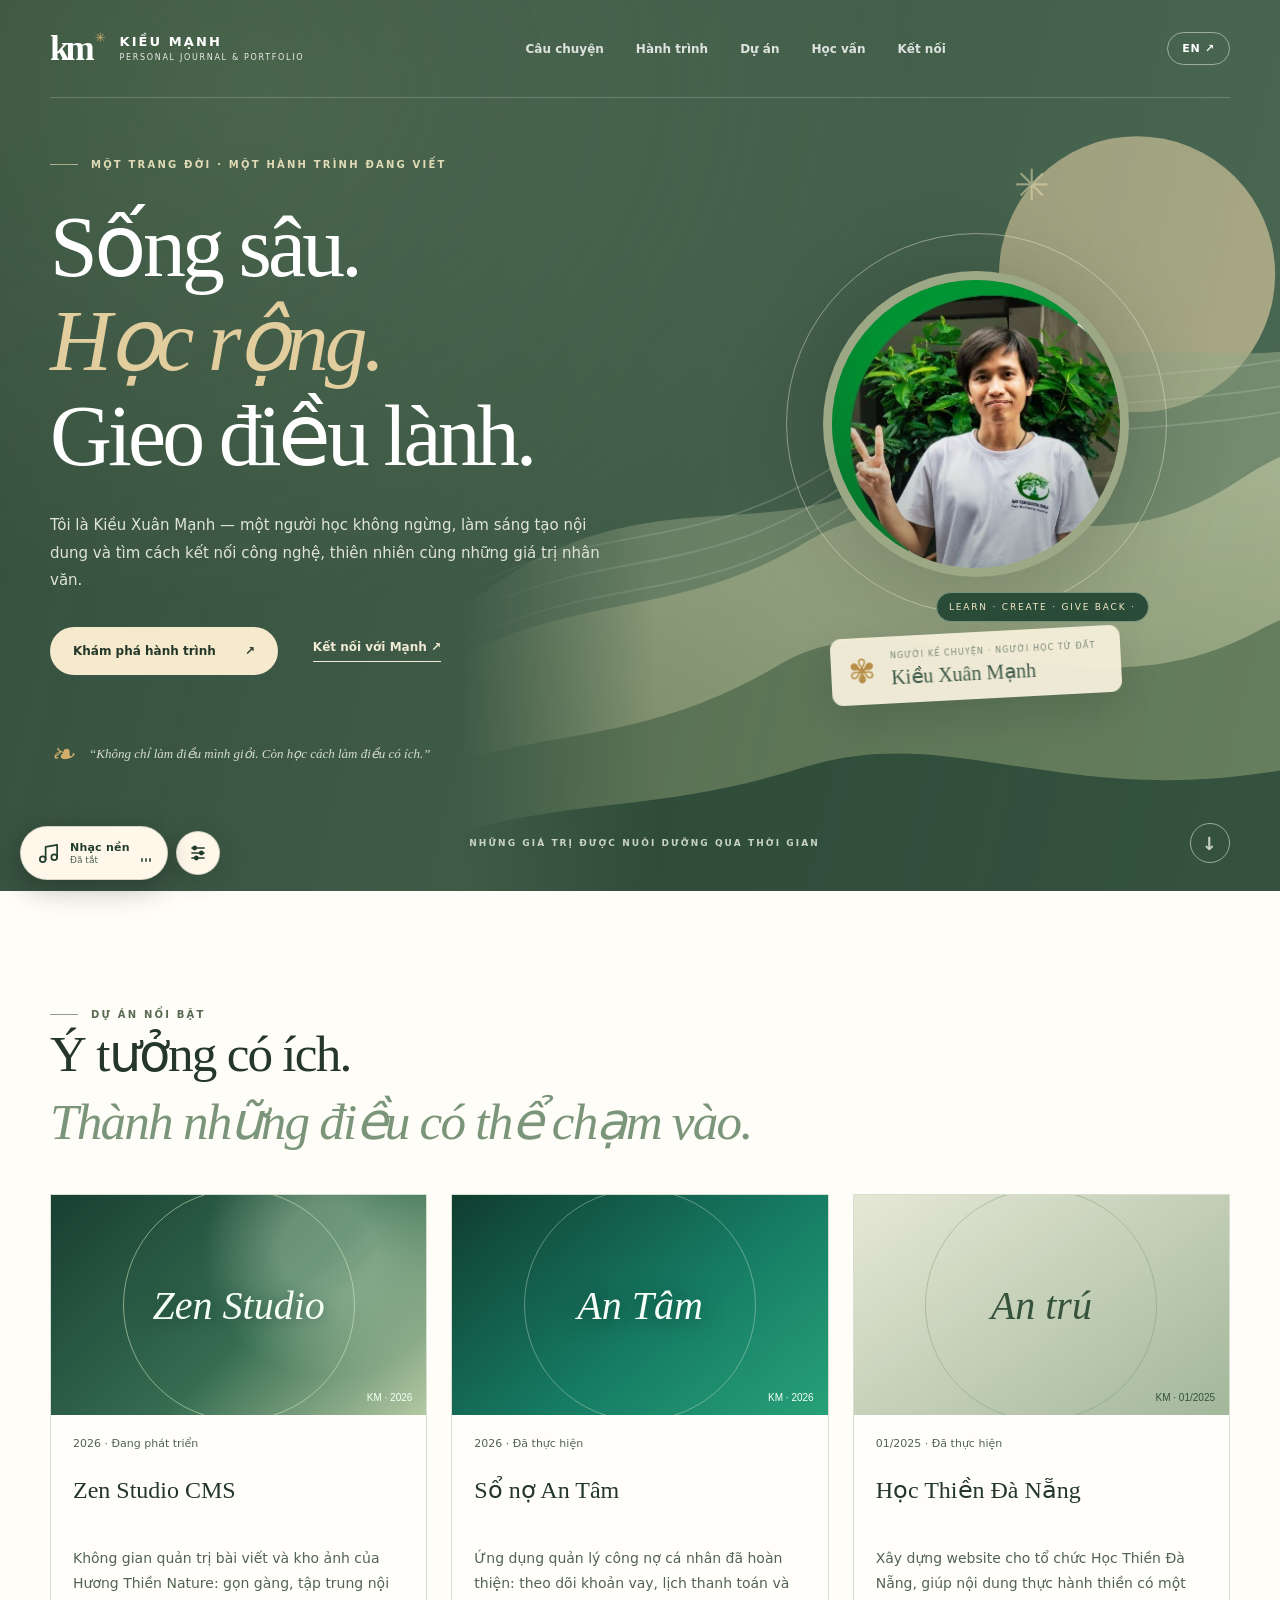
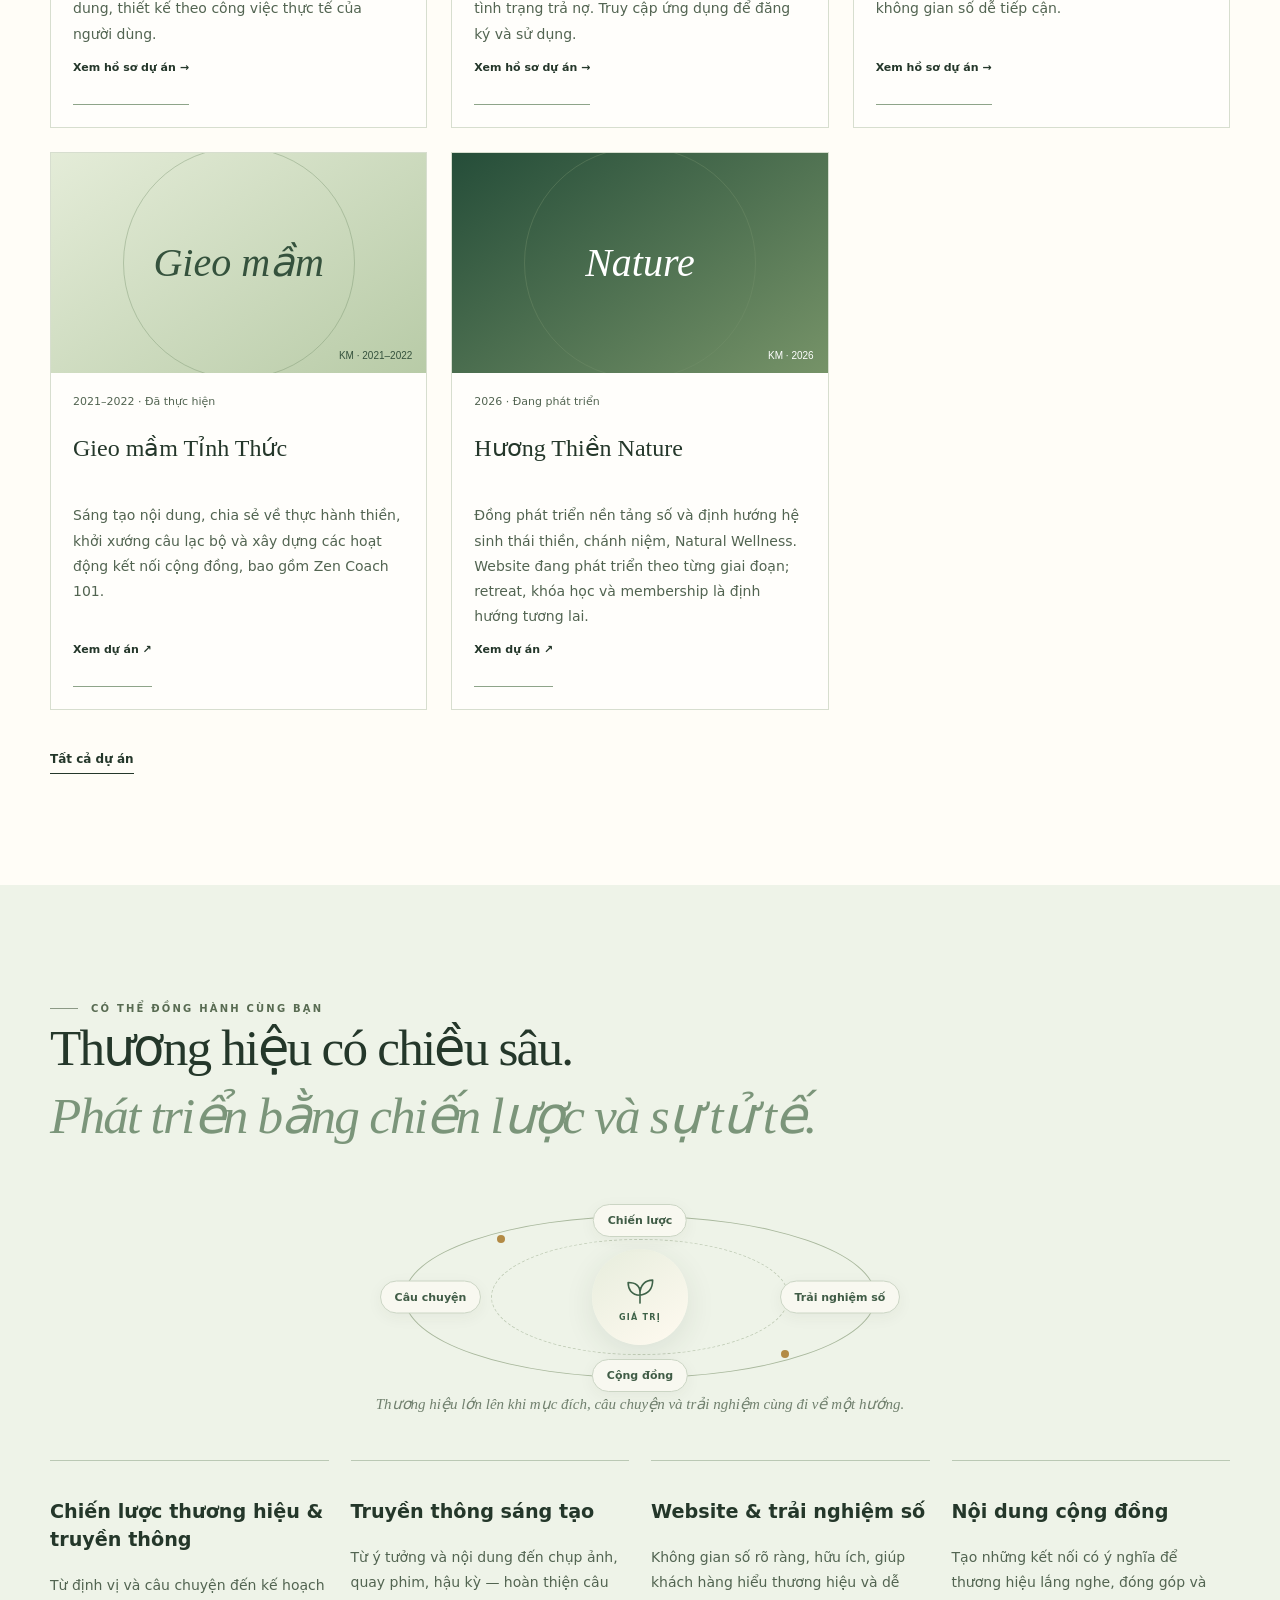
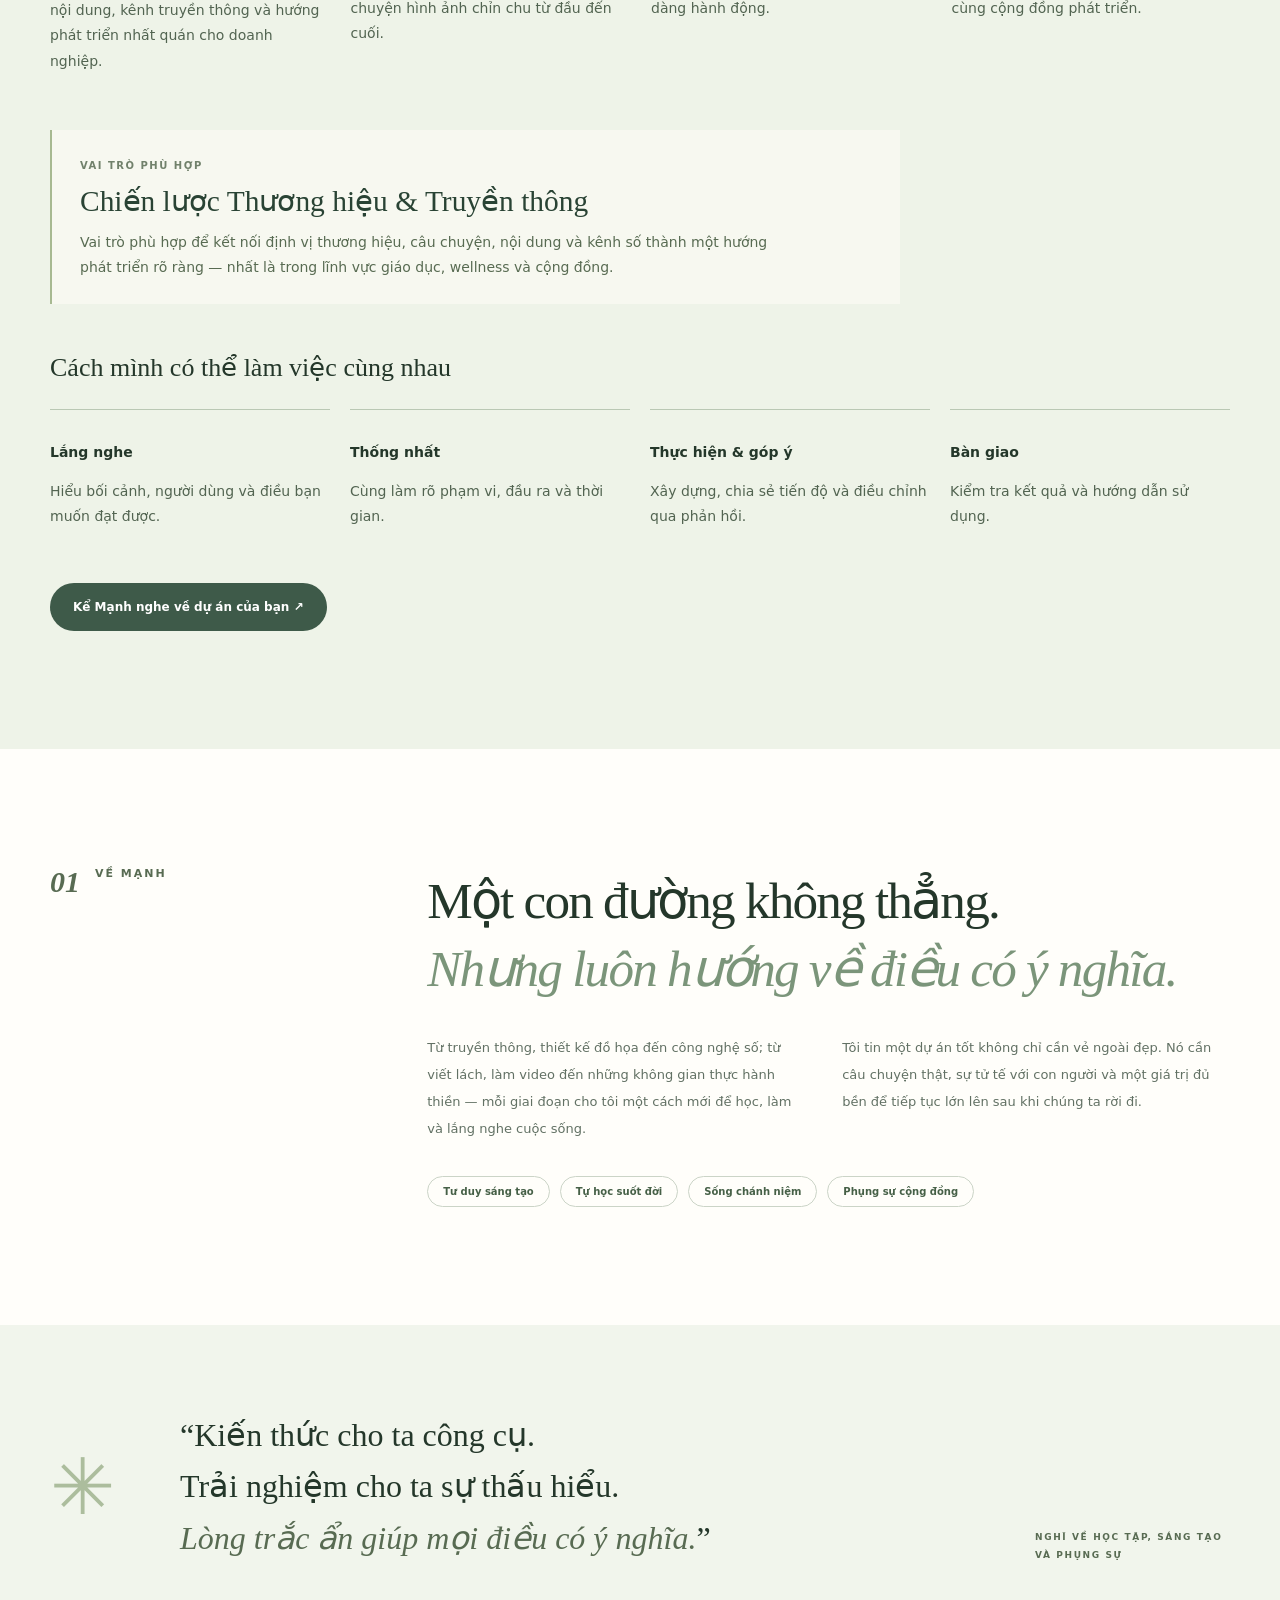
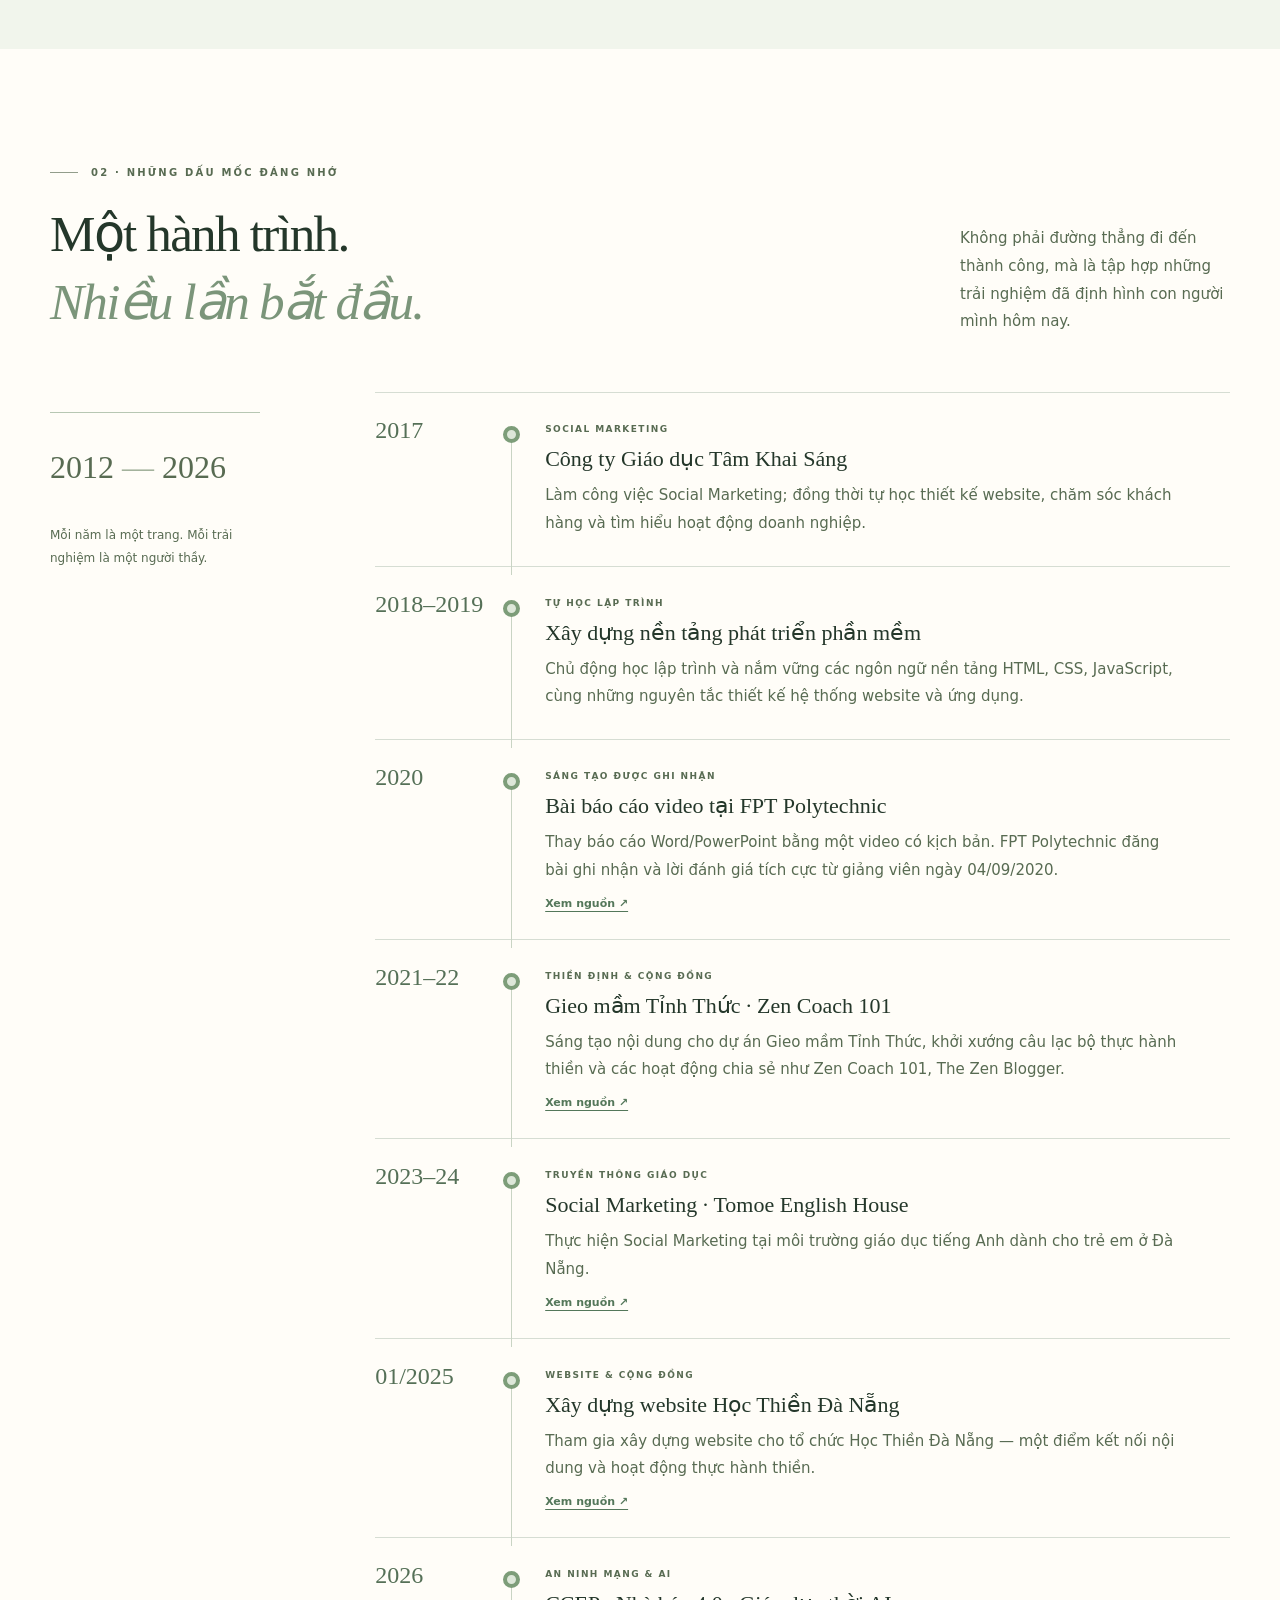
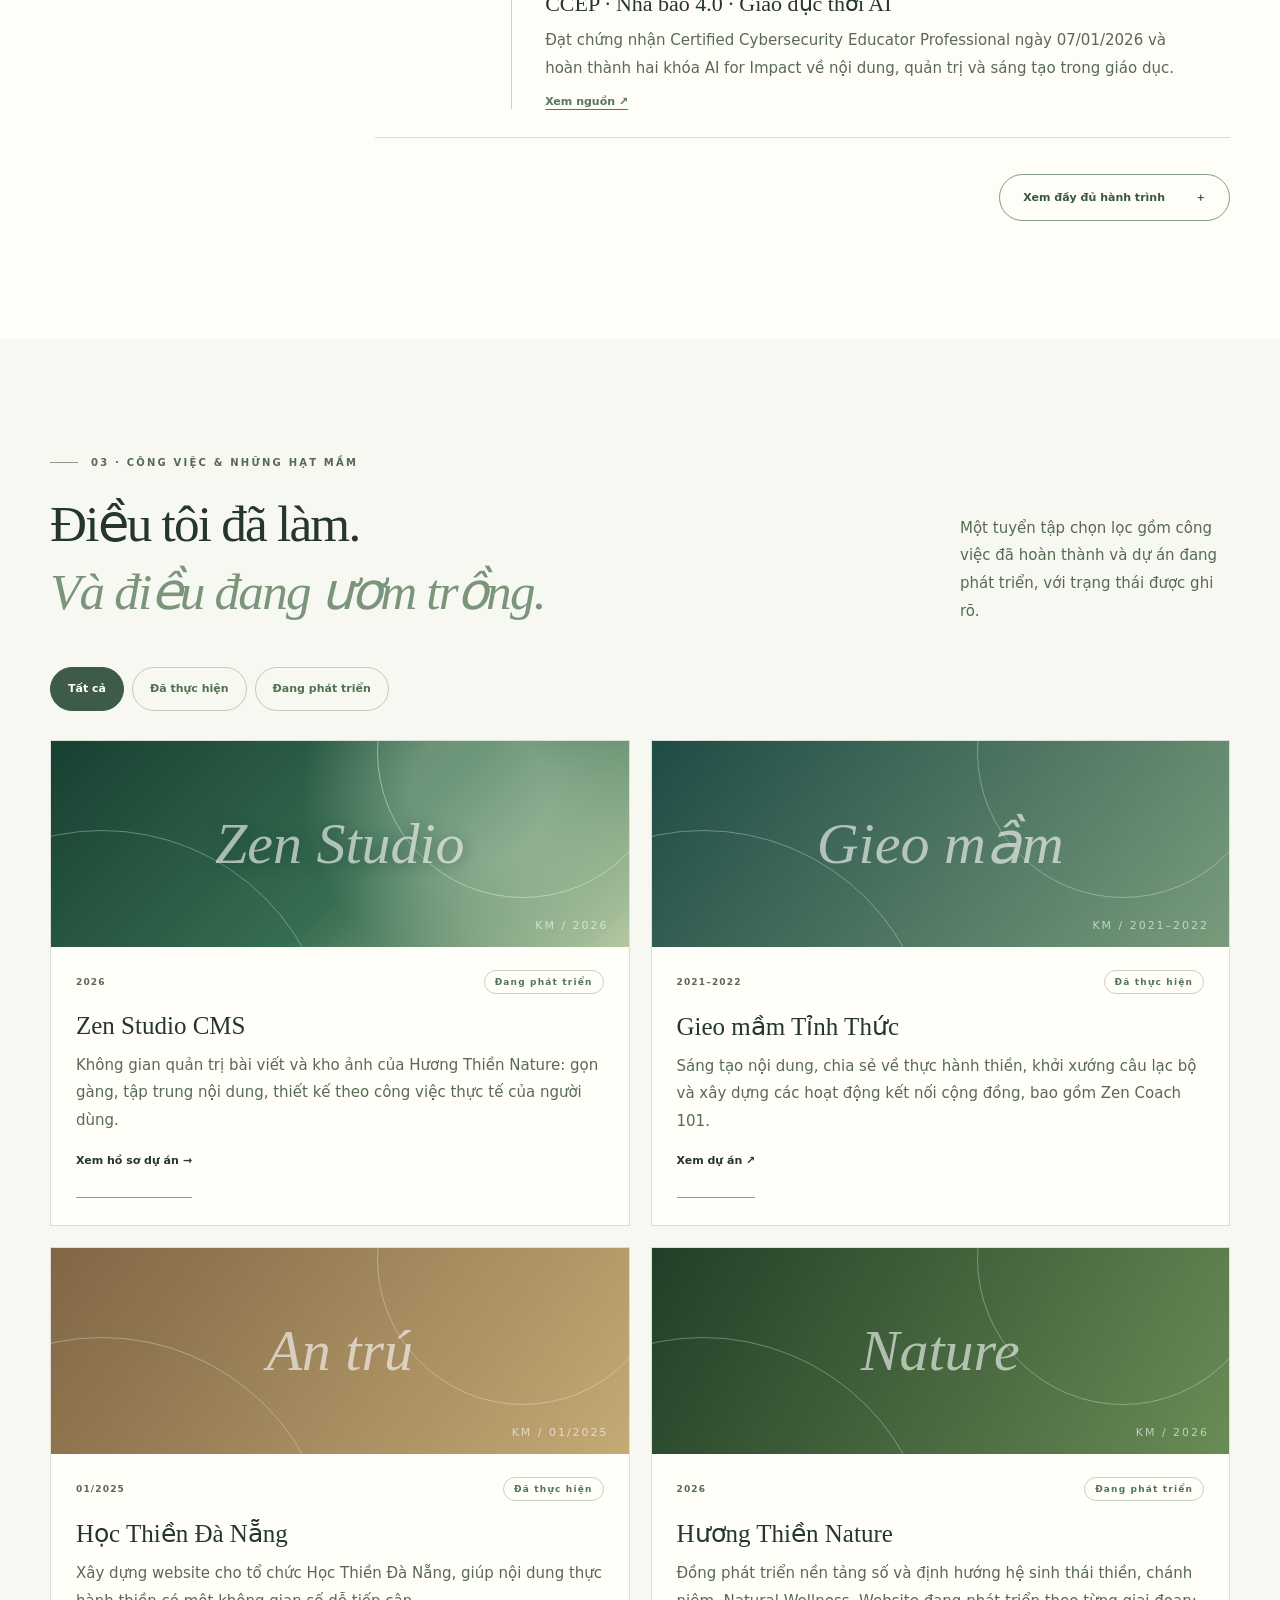
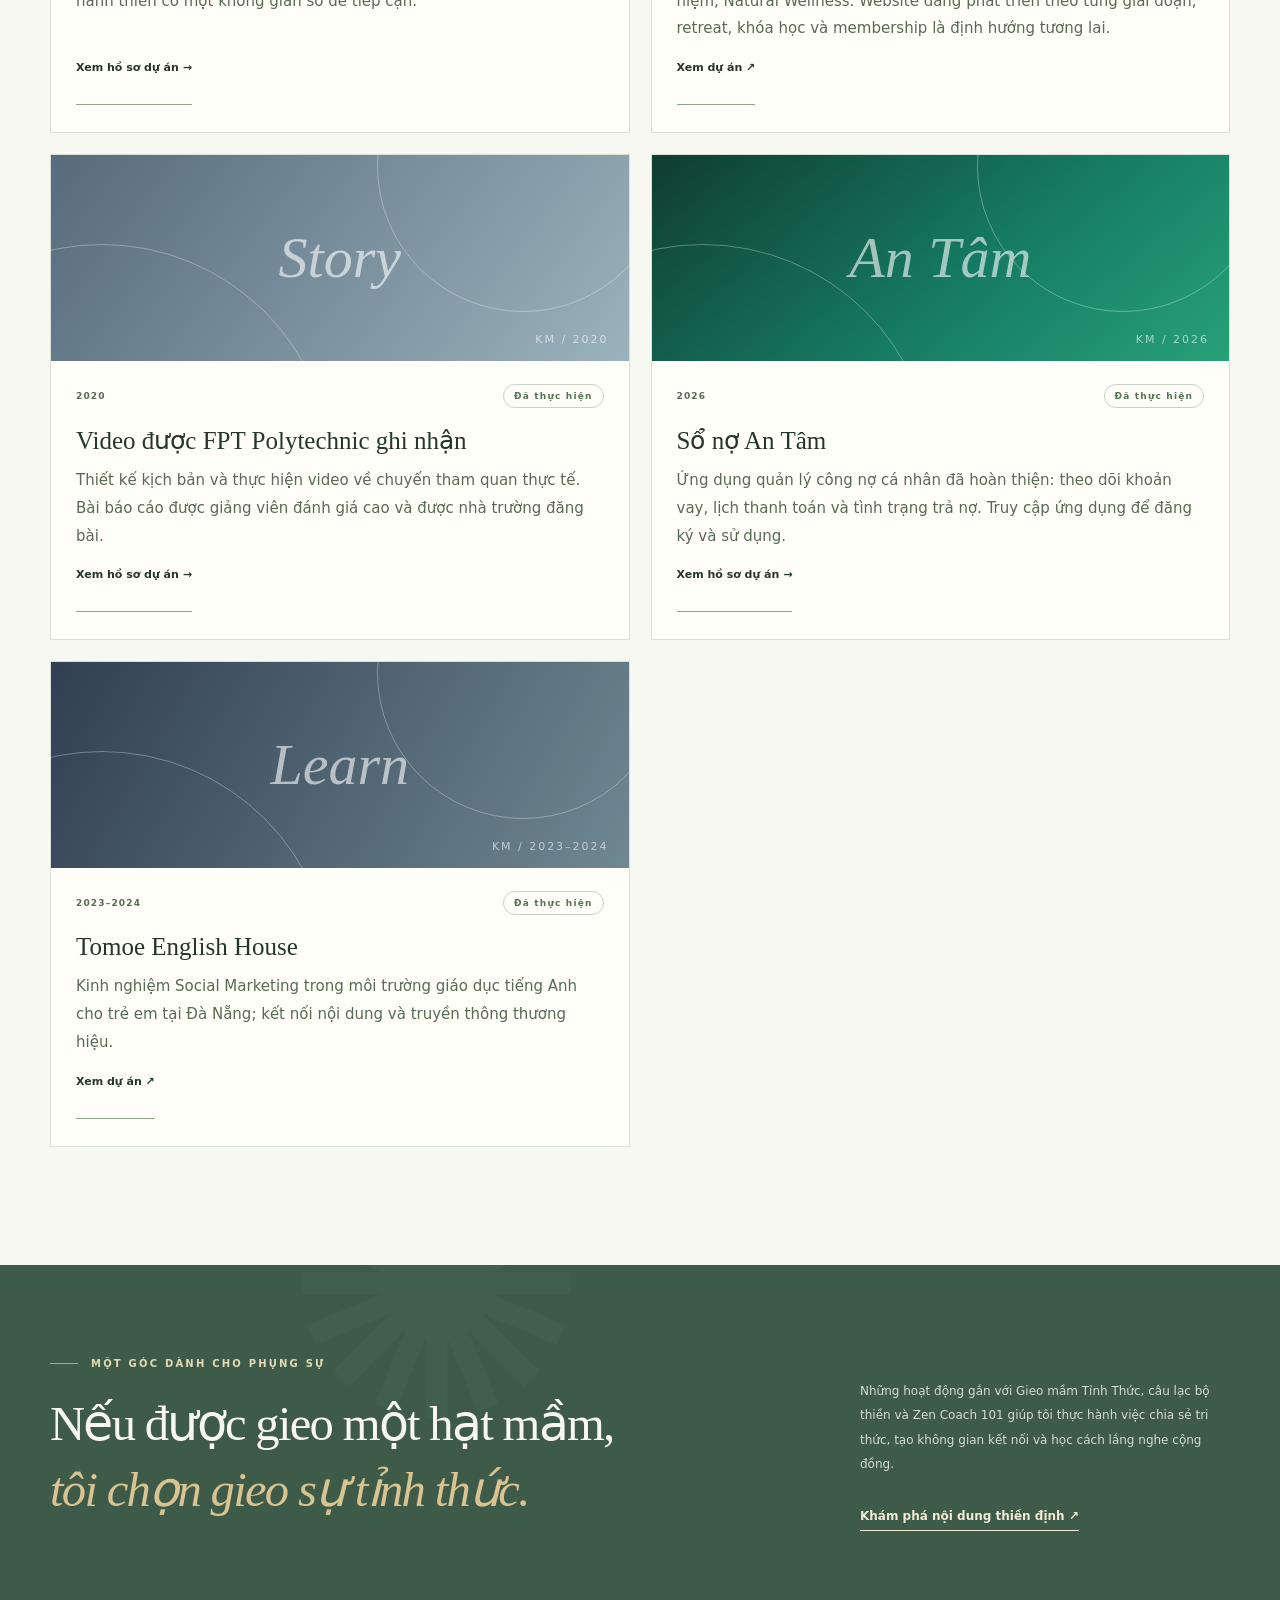
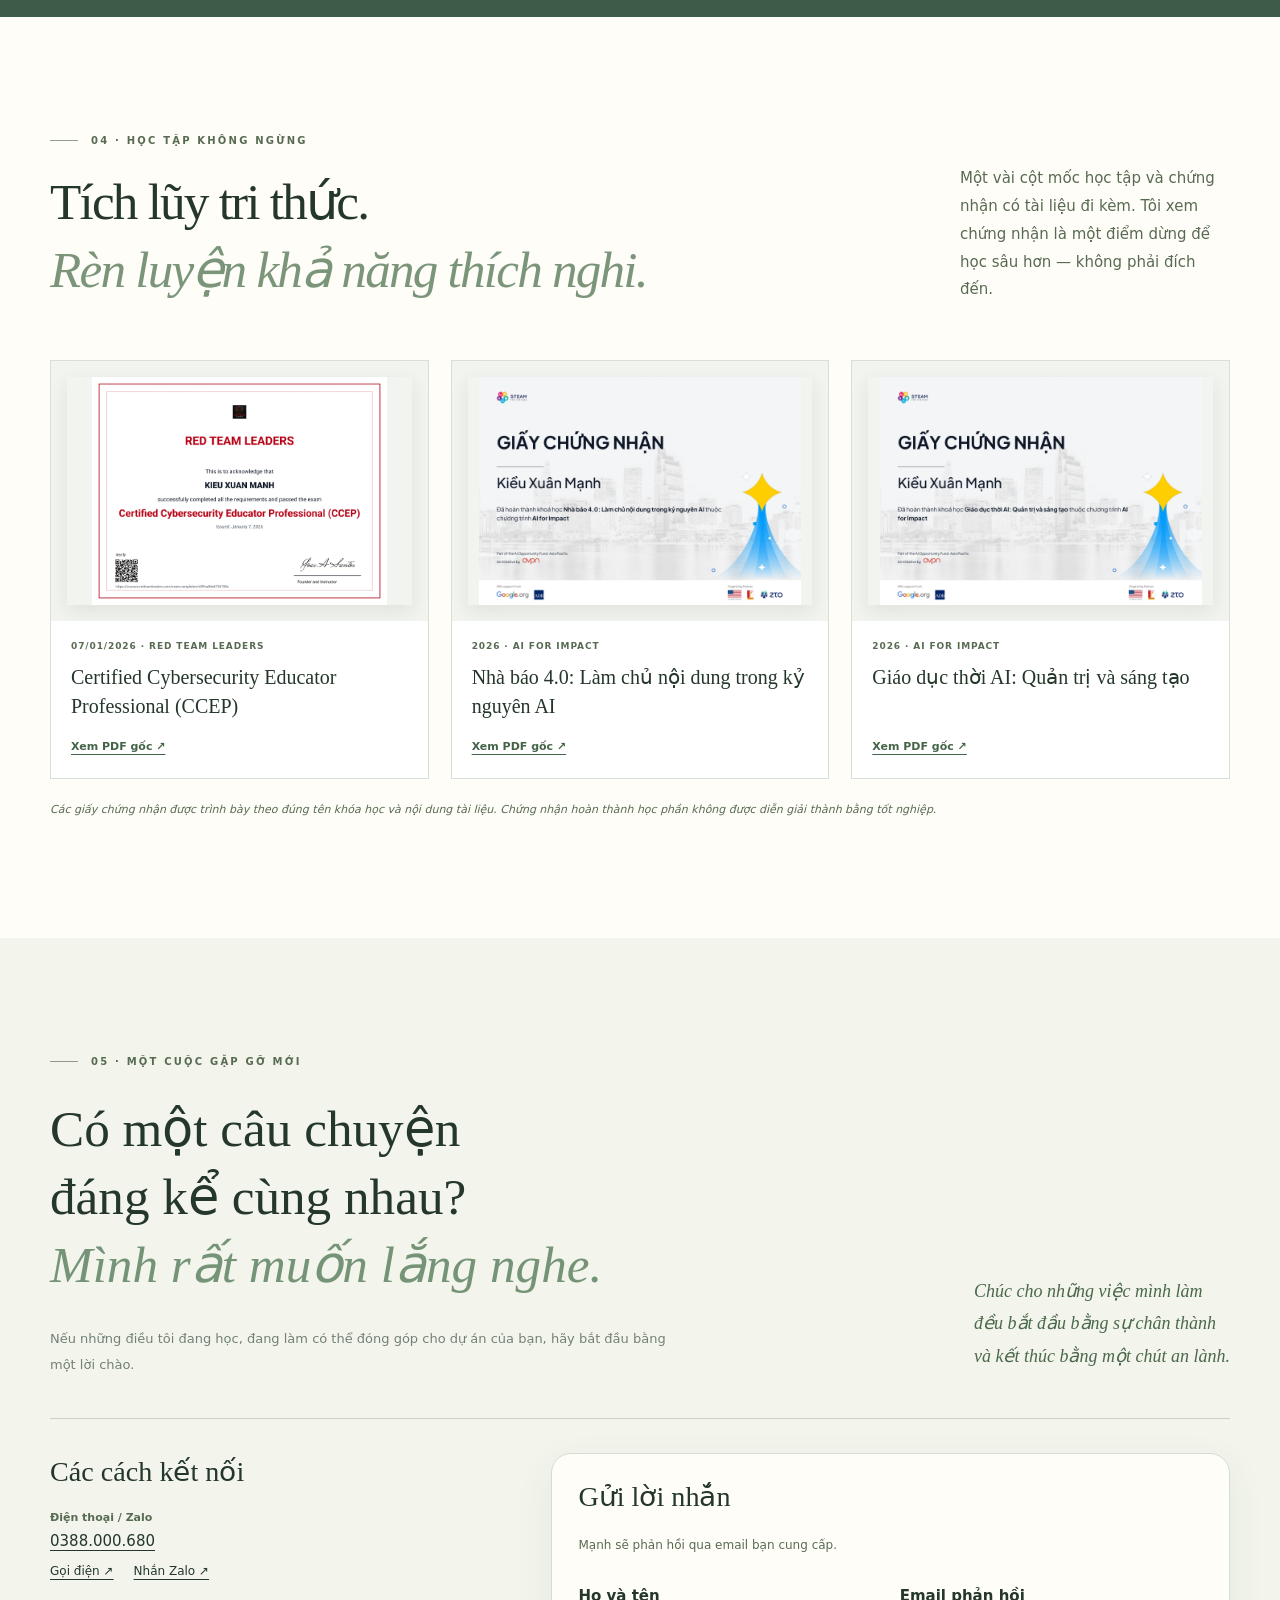
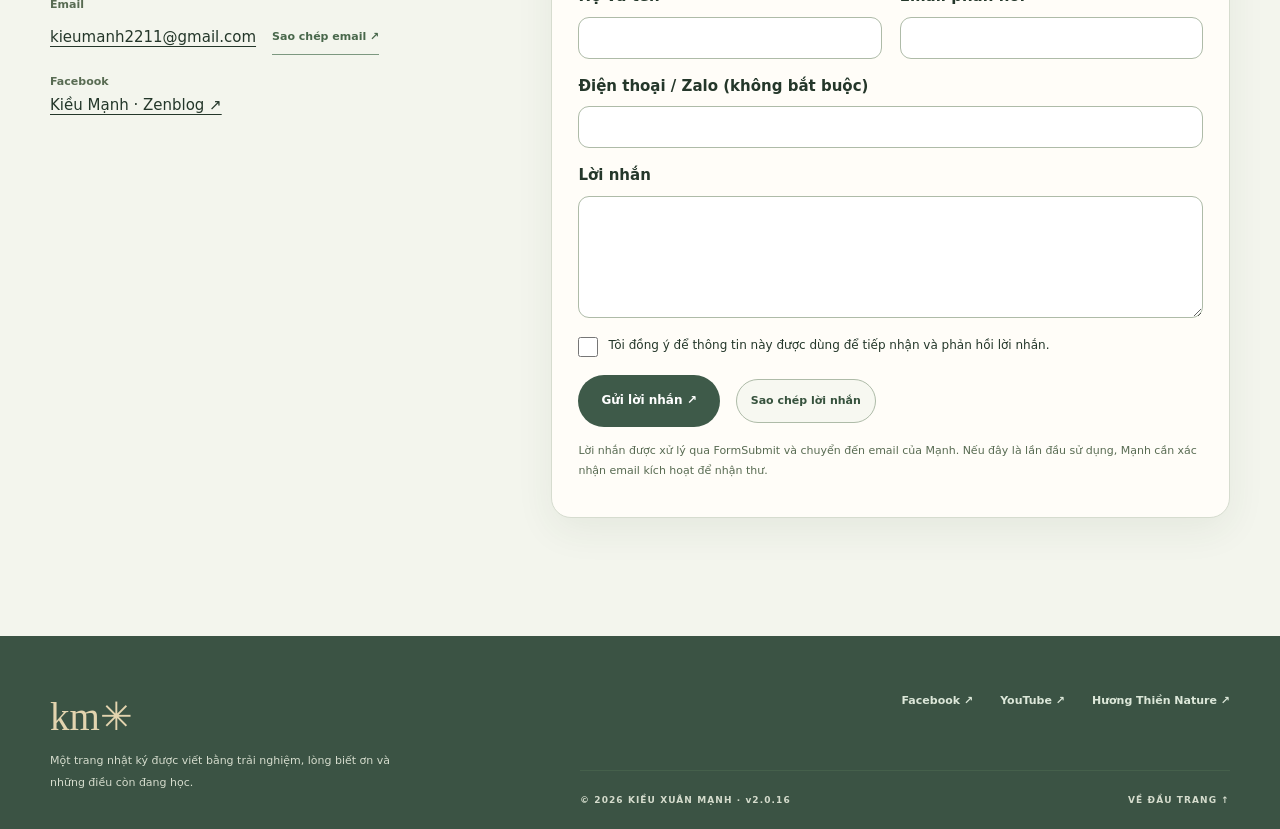
==== commit 11fcea9d: "Publish Kanban Studio Project case study and Portfolio v2.0.16" ====
--- a/index.html
+++ b/index.html
@@ -11,10 +11,10 @@
   <meta property="og:title" content="Kiều Xuân Mạnh — Hành trình sống & kiến tạo" />
   <meta property="og:description" content="Học hỏi suốt đời. Sáng tạo có trách nhiệm. Phụng sự bằng những việc làm cụ thể." />
   <title>Kiều Xuân Mạnh — Hành trình sống & kiến tạo</title>
-  <link rel="stylesheet" href="styles.css?v=2.0.15" />
-  <link rel="stylesheet" href="audio-player.css?v=2.0.15" />
+  <link rel="stylesheet" href="styles.css?v=2.0.16" />
+  <link rel="stylesheet" href="audio-player.css?v=2.0.16" />
   <link rel="icon" href="assets/favicon.svg" type="image/svg+xml" />
-<link rel="stylesheet" href="v2.css?v=2.0.15"><meta name="portfolio-version" content="2.0.15"><meta property="og:image" content="https://kieumanh.github.io/Portfolio/assets/kieu-manh-portrait.jpg"></head>
+<link rel="stylesheet" href="v2.css?v=2.0.16"><meta name="portfolio-version" content="2.0.16"><meta property="og:image" content="https://kieumanh.github.io/Portfolio/assets/kieu-manh-portrait.jpg"></head>
 <body>
   <a class="skip-link" href="#content">Chuyển đến nội dung chính</a>
   <div class="page-progress" id="pageProgress" aria-hidden="true"></div>
@@ -57,7 +57,7 @@
       </div>
       <div class="hero-index container"><span>01 / 06</span><span data-i18n="heroFooter">NHỮNG GIÁ TRỊ ĐƯỢC NUÔI DƯỠNG QUA THỜI GIAN</span><a href="#about" aria-label="Cuộn xuống" class="scroll-down">↓</a></div>
     </section>
-<section class="section v2-featured" id="featured"><div class="container"><div class="eyebrow dark"><span class="eyebrow-line"></span><span data-i18n="featureKicker">DỰ ÁN NỔI BẬT</span></div><h2 class="display-title" data-i18n-html="featureTitle">Ý tưởng có ích.<br><em>Thành những điều có thể chạm vào.</em></h2><div class="v2-feature-grid" id="featuredGrid"><article class="v2-feature-card"><div class="v2-art zen-studio"><span>Zen Studio</span><small>KM · 2026</small></div><div class="v2-feature-copy"><small>2026 · Đang phát triển</small><h3>Zen Studio CMS</h3><p>Không gian biên tập và quản trị nội dung được thiết kế vừa với người làm sáng tạo, tổ chức và doanh nghiệp.</p><a href="/Portfolio/projects/zen-studio-cms/" class="project-link">Xem hồ sơ dự án →</a></div></article><article class="v2-feature-card"><div class="v2-art so-no-an-tam"><span>An Tâm</span><small>KM · 2026</small></div><div class="v2-feature-copy"><small>2026 · Đã thực hiện</small><h3>Sổ nợ An Tâm</h3><p>Ứng dụng quản lý công nợ cá nhân đã hoàn thiện: theo dõi khoản vay, lịch thanh toán và tình trạng trả nợ. Truy cập ứng dụng để đăng ký và sử dụng.</p><a href="/Portfolio/projects/so-no-an-tam/"  class="project-link">Xem hồ sơ dự án →</a></div></article><article class="v2-feature-card"><div class="v2-art education"><span>An trú</span><small>KM · 01/2025</small></div><div class="v2-feature-copy"><small>01/2025 · Đã thực hiện</small><h3>Học Thiền Đà Nẵng</h3><p>Xây dựng website cho tổ chức Học Thiền Đà Nẵng, giúp nội dung thực hành thiền có một không gian số dễ tiếp cận.</p><a href="/Portfolio/projects/hoc-thien-da-nang/"  class="project-link">Xem hồ sơ dự án →</a></div></article><article class="v2-feature-card"><div class="v2-art meditation"><span>Gieo mầm</span><small>KM · 2021–2022</small></div><div class="v2-feature-copy"><small>2021–2022 · Đã thực hiện</small><h3>Gieo mầm Tỉnh Thức</h3><p>Sáng tạo nội dung, chia sẻ về thực hành thiền, khởi xướng câu lạc bộ và xây dựng các hoạt động kết nối cộng đồng, bao gồm Zen Coach 101.</p><a href="https://www.youtube.com/@minhtrietthiendinh" target="_blank" rel="noopener noreferrer" class="project-link">Xem dự án ↗</a></div></article><article class="v2-feature-card"><div class="v2-art nature"><span>Nature</span><small>KM · 2026</small></div><div class="v2-feature-copy"><small>2026 · Đang phát triển</small><h3>Hương Thiền Nature</h3><p>Đồng phát triển nền tảng số và định hướng hệ sinh thái thiền, chánh niệm, Natural Wellness. Website đang phát triển theo từng giai đoạn; retreat, khóa học và membership là định hướng tương lai.</p><a href="https://huongthiennature.com/vi/" target="_blank" rel="noopener noreferrer" class="project-link">Xem dự án ↗</a></div></article></div><a class="text-link" href="#projects" data-i18n="storyReturn">Tất cả dự án →</a></div></section>
+<section class="section v2-featured" id="featured"><div class="container"><div class="eyebrow dark"><span class="eyebrow-line"></span><span data-i18n="featureKicker">DỰ ÁN NỔI BẬT</span></div><h2 class="display-title" data-i18n-html="featureTitle">Ý tưởng có ích.<br><em>Thành những điều có thể chạm vào.</em></h2><div class="v2-feature-grid" id="featuredGrid"><article class="v2-feature-card"><div class="v2-art" style="background:linear-gradient(135deg,#7544b8,#d76aa1,#ef9656)"><span>Kanban</span><small>ZEN STUDIO · 2026</small></div><div class="v2-feature-copy"><small>2026 · Đang phát triển · v1.7.0</small><h3>Kanban Studio Project</h3><p>Không gian quản lý dự án kết nối Kanban, kế hoạch thời gian và checklist: từ ý tưởng đến từng bước hoàn thành.</p><a href="/Portfolio/projects/kanban-studio-project/" class="project-link">Xem hồ sơ dự án →</a></div></article><article class="v2-feature-card"><div class="v2-art zen-studio"><span>Zen Studio</span><small>KM · 2026</small></div><div class="v2-feature-copy"><small>2026 · Đang phát triển</small><h3>Zen Studio CMS</h3><p>Không gian biên tập và quản trị nội dung được thiết kế vừa với người làm sáng tạo, tổ chức và doanh nghiệp.</p><a href="/Portfolio/projects/zen-studio-cms/" class="project-link">Xem hồ sơ dự án →</a></div></article><article class="v2-feature-card"><div class="v2-art so-no-an-tam"><span>An Tâm</span><small>KM · 2026</small></div><div class="v2-feature-copy"><small>2026 · Đã thực hiện</small><h3>Sổ nợ An Tâm</h3><p>Ứng dụng quản lý công nợ cá nhân đã hoàn thiện: theo dõi khoản vay, lịch thanh toán và tình trạng trả nợ. Truy cập ứng dụng để đăng ký và sử dụng.</p><a href="/Portfolio/projects/so-no-an-tam/"  class="project-link">Xem hồ sơ dự án →</a></div></article><article class="v2-feature-card"><div class="v2-art education"><span>An trú</span><small>KM · 01/2025</small></div><div class="v2-feature-copy"><small>01/2025 · Đã thực hiện</small><h3>Học Thiền Đà Nẵng</h3><p>Xây dựng website cho tổ chức Học Thiền Đà Nẵng, giúp nội dung thực hành thiền có một không gian số dễ tiếp cận.</p><a href="/Portfolio/projects/hoc-thien-da-nang/"  class="project-link">Xem hồ sơ dự án →</a></div></article><article class="v2-feature-card"><div class="v2-art meditation"><span>Gieo mầm</span><small>KM · 2021–2022</small></div><div class="v2-feature-copy"><small>2021–2022 · Đã thực hiện</small><h3>Gieo mầm Tỉnh Thức</h3><p>Sáng tạo nội dung, chia sẻ về thực hành thiền, khởi xướng câu lạc bộ và xây dựng các hoạt động kết nối cộng đồng, bao gồm Zen Coach 101.</p><a href="https://www.youtube.com/@minhtrietthiendinh" target="_blank" rel="noopener noreferrer" class="project-link">Xem dự án ↗</a></div></article><article class="v2-feature-card"><div class="v2-art nature"><span>Nature</span><small>KM · 2026</small></div><div class="v2-feature-copy"><small>2026 · Đang phát triển</small><h3>Hương Thiền Nature</h3><p>Đồng phát triển nền tảng số và định hướng hệ sinh thái thiền, chánh niệm, Natural Wellness. Website đang phát triển theo từng giai đoạn; retreat, khóa học và membership là định hướng tương lai.</p><a href="https://huongthiennature.com/vi/" target="_blank" rel="noopener noreferrer" class="project-link">Xem dự án ↗</a></div></article></div><a class="text-link" href="#projects" data-i18n="storyReturn">Tất cả dự án →</a></div></section>
 <section class="section v2-collaboration" id="collaboration"><div class="container"><div class="eyebrow dark"><span class="eyebrow-line"></span><span data-i18n="collabKicker">CÓ THỂ ĐỒNG HÀNH CÙNG BẠN</span></div><h2 class="display-title" data-i18n-html="collabTitle">Thương hiệu có chiều sâu.<br><em>Phát triển bằng chiến lược và sự tử tế.</em></h2><figure class="brand-motion" role="img" aria-label="Chiến lược, câu chuyện, trải nghiệm số và cộng đồng cùng kết nối để nuôi dưỡng thương hiệu."><div class="brand-orbit"><span class="orbit-tag orbit-strategy">Chiến lược</span><span class="orbit-tag orbit-story">Câu chuyện</span><span class="orbit-tag orbit-digital">Trải nghiệm số</span><span class="orbit-tag orbit-community">Cộng đồng</span><div class="brand-core"><svg aria-hidden="true" viewBox="0 0 48 48" fill="none"><path d="M24 38V19m0 9C13 28 9 20 9 12c9 0 15 4 15 13m0 1c0-11 7-17 16-17 0 9-4 17-16 19" stroke="currentColor" stroke-width="2" stroke-linecap="round" stroke-linejoin="round"/></svg><span>GIÁ TRỊ</span></div><i class="orbit-dot dot-one"></i><i class="orbit-dot dot-two"></i></div><figcaption>Thương hiệu lớn lên khi mục đích, câu chuyện và trải nghiệm cùng đi về một hướng.</figcaption></figure><div class="v2-service-grid"><article><h3 data-i18n="service1">Chiến lược thương hiệu & truyền thông</h3><p data-i18n="service1p">Từ định vị và câu chuyện đến kế hoạch nội dung, kênh truyền thông và hướng phát triển nhất quán cho doanh nghiệp.</p></article><article><h3 data-i18n="service2">Truyền thông sáng tạo</h3><p data-i18n="service2p">Từ ý tưởng và nội dung đến chụp ảnh, quay phim, hậu kỳ — hoàn thiện câu chuyện hình ảnh chỉn chu từ đầu đến cuối.</p></article><article><h3 data-i18n="service3">Website & trải nghiệm số</h3><p data-i18n="service3p">Không gian số rõ ràng, hữu ích, giúp khách hàng hiểu thương hiệu và dễ dàng hành động.</p></article><article><h3 data-i18n="service4">Nội dung cộng đồng</h3><p data-i18n="service4p">Tạo những kết nối có ý nghĩa để thương hiệu lắng nghe, đóng góp và cùng cộng đồng phát triển.</p></article></div><aside class="role-fit"><small>VAI TRÒ PHÙ HỢP</small><h3 data-i18n="roleTitle">Chiến lược Thương hiệu & Truyền thông</h3><p data-i18n="roleText">Vai trò phù hợp để kết nối định vị thương hiệu, câu chuyện, nội dung và kênh số thành một hướng phát triển rõ ràng — nhất là trong lĩnh vực giáo dục, wellness và cộng đồng.</p></aside><h3 class="v2-process-title" data-i18n="processTitle">Cách mình có thể làm việc cùng nhau</h3><ol class="v2-process"><li><h4 data-i18n="step1">Lắng nghe</h4><p data-i18n="step1p">Hiểu bối cảnh, người dùng và điều bạn muốn đạt được.</p></li><li><h4 data-i18n="step2">Thống nhất</h4><p data-i18n="step2p">Cùng làm rõ phạm vi, đầu ra và thời gian.</p></li><li><h4 data-i18n="step3">Thực hiện & góp ý</h4><p data-i18n="step3p">Xây dựng, chia sẻ tiến độ và điều chỉnh qua phản hồi.</p></li><li><h4 data-i18n="step4">Bàn giao</h4><p data-i18n="step4p">Kiểm tra kết quả và hướng dẫn sử dụng.</p></li></ol><a class="btn btn-dark" href="#contact">Kể Mạnh nghe về dự án của bạn ↗</a></div></section>
 <section class="manifesto section" id="about">
       <div class="container manifesto-grid">
@@ -126,7 +126,7 @@
       </div>
     </section>
   </main>
-  <footer class="footer"><div class="container footer-grid"><div><span class="footer-mark">km✳</span><p data-i18n="footerP">Một trang nhật ký được viết bằng trải nghiệm, lòng biết ơn và những điều còn đang học.</p></div><div class="footer-right"><div class="footer-social"><a href="https://www.facebook.com/kieumanh.zenblog/" target="_blank" rel="noopener noreferrer">Facebook ↗</a><a href="https://www.youtube.com/@minhtrietthiendinh" target="_blank" rel="noopener noreferrer">YouTube ↗</a><a href="https://huongthiennature.com/vi/" target="_blank" rel="noopener noreferrer">Hương Thiền Nature ↗</a></div><div class="footer-bottom"><span>© 2026 KIỀU XUÂN MẠNH · v2.0.15</span><a href="#top" data-i18n="backTop">VỀ ĐẦU TRANG ↑</a></div></div></div></footer>
+  <footer class="footer"><div class="container footer-grid"><div><span class="footer-mark">km✳</span><p data-i18n="footerP">Một trang nhật ký được viết bằng trải nghiệm, lòng biết ơn và những điều còn đang học.</p></div><div class="footer-right"><div class="footer-social"><a href="https://www.facebook.com/kieumanh.zenblog/" target="_blank" rel="noopener noreferrer">Facebook ↗</a><a href="https://www.youtube.com/@minhtrietthiendinh" target="_blank" rel="noopener noreferrer">YouTube ↗</a><a href="https://huongthiennature.com/vi/" target="_blank" rel="noopener noreferrer">Hương Thiền Nature ↗</a></div><div class="footer-bottom"><span>© 2026 KIỀU XUÂN MẠNH · v2.0.16</span><a href="#top" data-i18n="backTop">VỀ ĐẦU TRANG ↑</a></div></div></div></footer>
   <dialog id="certDialog" class="cert-dialog" aria-labelledby="dialogTitle"><div class="dialog-top"><strong id="dialogTitle">Chứng nhận</strong><button class="dialog-close" id="dialogClose" type="button" aria-label="Đóng">✕</button></div><img id="dialogImage" alt="" /><div class="dialog-bottom"><a id="dialogPdf" href="#" target="_blank" rel="noopener noreferrer" class="btn btn-dark">Xem PDF gốc ↗</a></div></dialog>
   <audio id="ambientAudio" src="/Portfolio/assets/hiro-background.mp3" preload="none" loop></audio>
   <div class="music-controls" id="musicControls" data-tone="dark">
@@ -140,8 +140,8 @@
   <div id="volumePanel" class="volume-panel" hidden><div class="volume-heading"><label for="musicVolume" id="volumeLabel">Âm lượng</label><output id="volumeValue" for="musicVolume">34%</output></div><input id="musicVolume" type="range" min="0" max="100" step="1" value="34" aria-valuetext="34%" /></div>
   </div>
   <button id="backToTop" type="button" class="back-to-top" aria-label="Về đầu trang" aria-hidden="true" tabindex="-1" title="Về đầu trang">↑</button>
-  <script src="script.js?v=2.0.15" defer></script>
-  <script src="audio-player.js?v=2.0.15" defer></script>
-  <script src="contact-form.js?v=2.0.15" defer></script>
+  <script src="script.js?v=2.0.16" defer></script>
+  <script src="audio-player.js?v=2.0.16" defer></script>
+  <script src="contact-form.js?v=2.0.16" defer></script>
 </body>
 </html>
--- a/v2.css
+++ b/v2.css
@@ -566,3 +566,9 @@
   .debt-feature-showcase *::before,
   .debt-feature-showcase *::after { animation:none!important;transition:none!important }
 }
+
+/* Zen Studio CMS feature art · v2.0.15 */
+.v2-art.zen-studio,.project-art.zen-studio{background:radial-gradient(circle at 74% 26%,#dbeacd55 0 15%,transparent 39%),linear-gradient(135deg,#183f32 0%,#366d51 56%,#b4c9a3 100%)!important;color:#f6fff4!important}
+.v2-art.zen-studio:before,.project-art.zen-studio:before{border-color:#dbeec788!important}
+.v2-art.zen-studio span,.project-art.zen-studio>span:first-child{font-family:var(--serif,Georgia,serif);text-shadow:0 2px 13px #183b3280}
+@media(min-width:1101px){.v2-featured .v2-feature-grid{grid-template-columns:repeat(3,minmax(0,1fr))}}
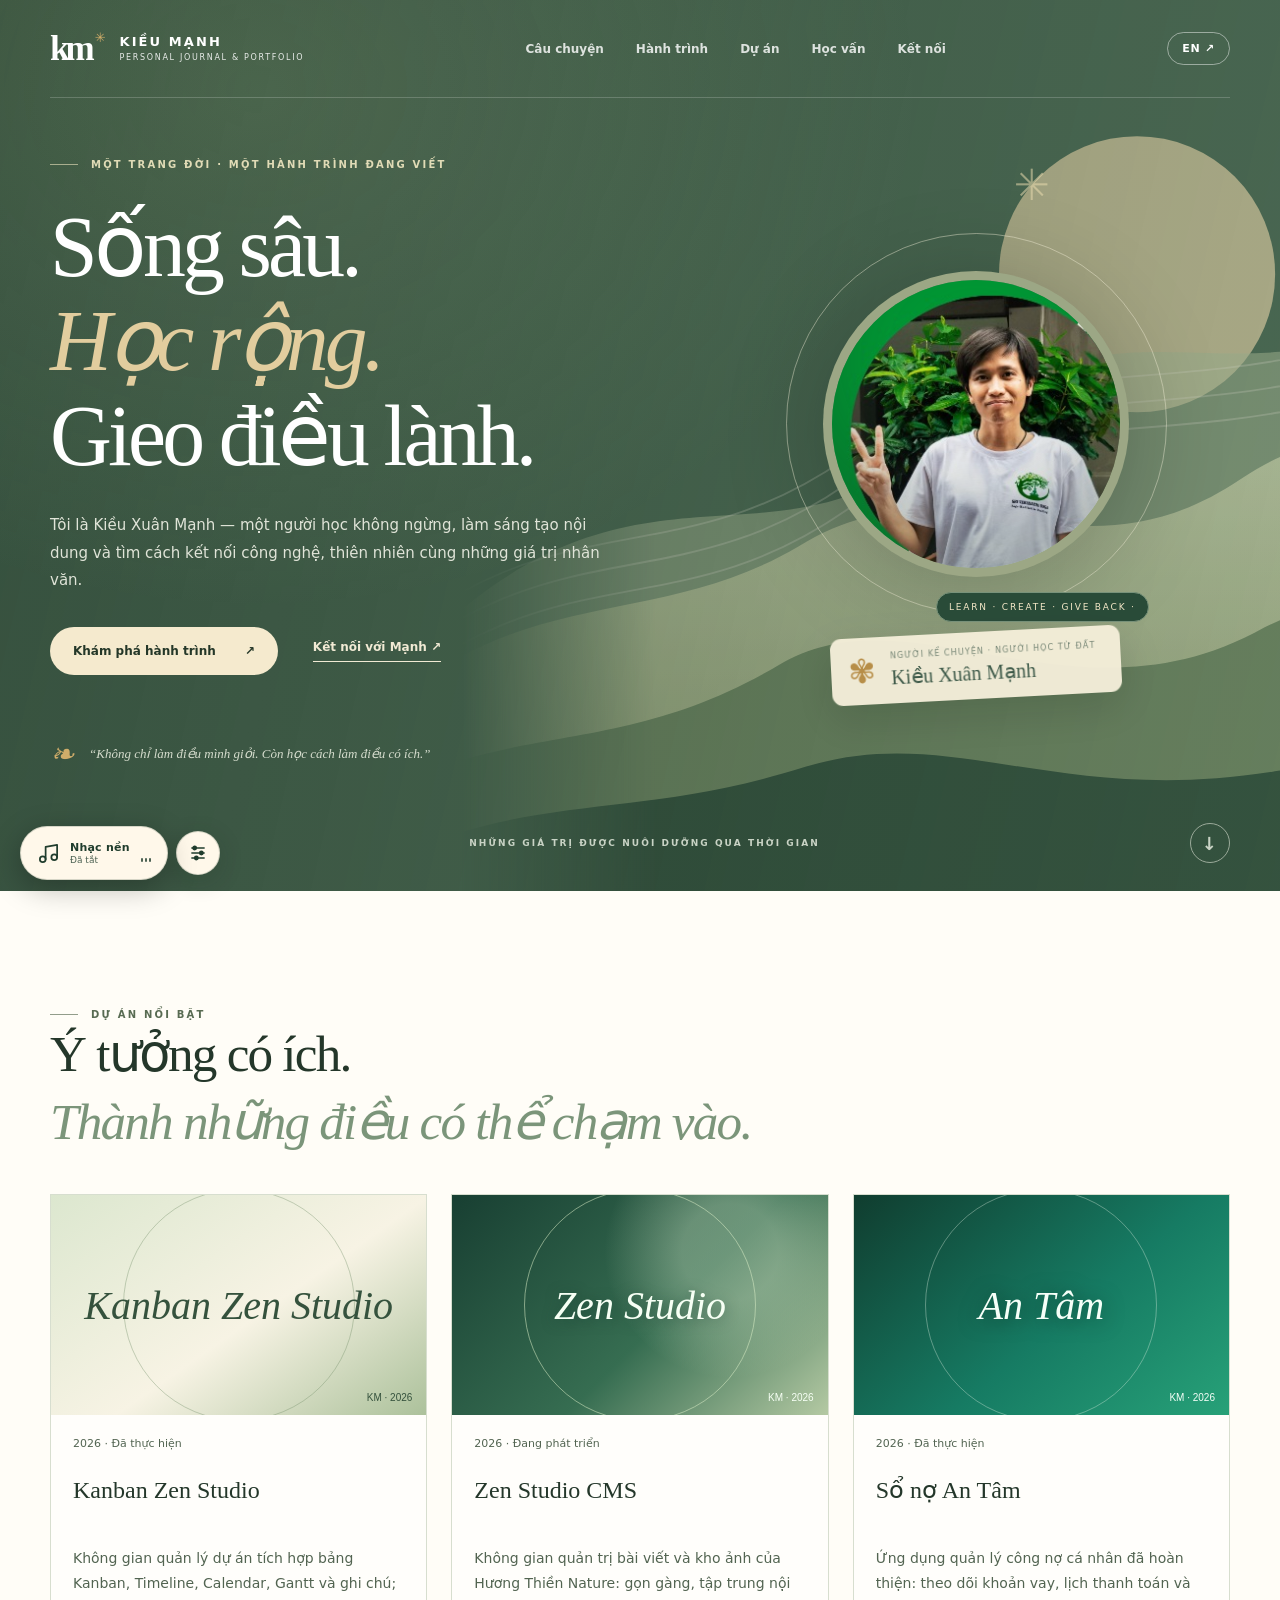
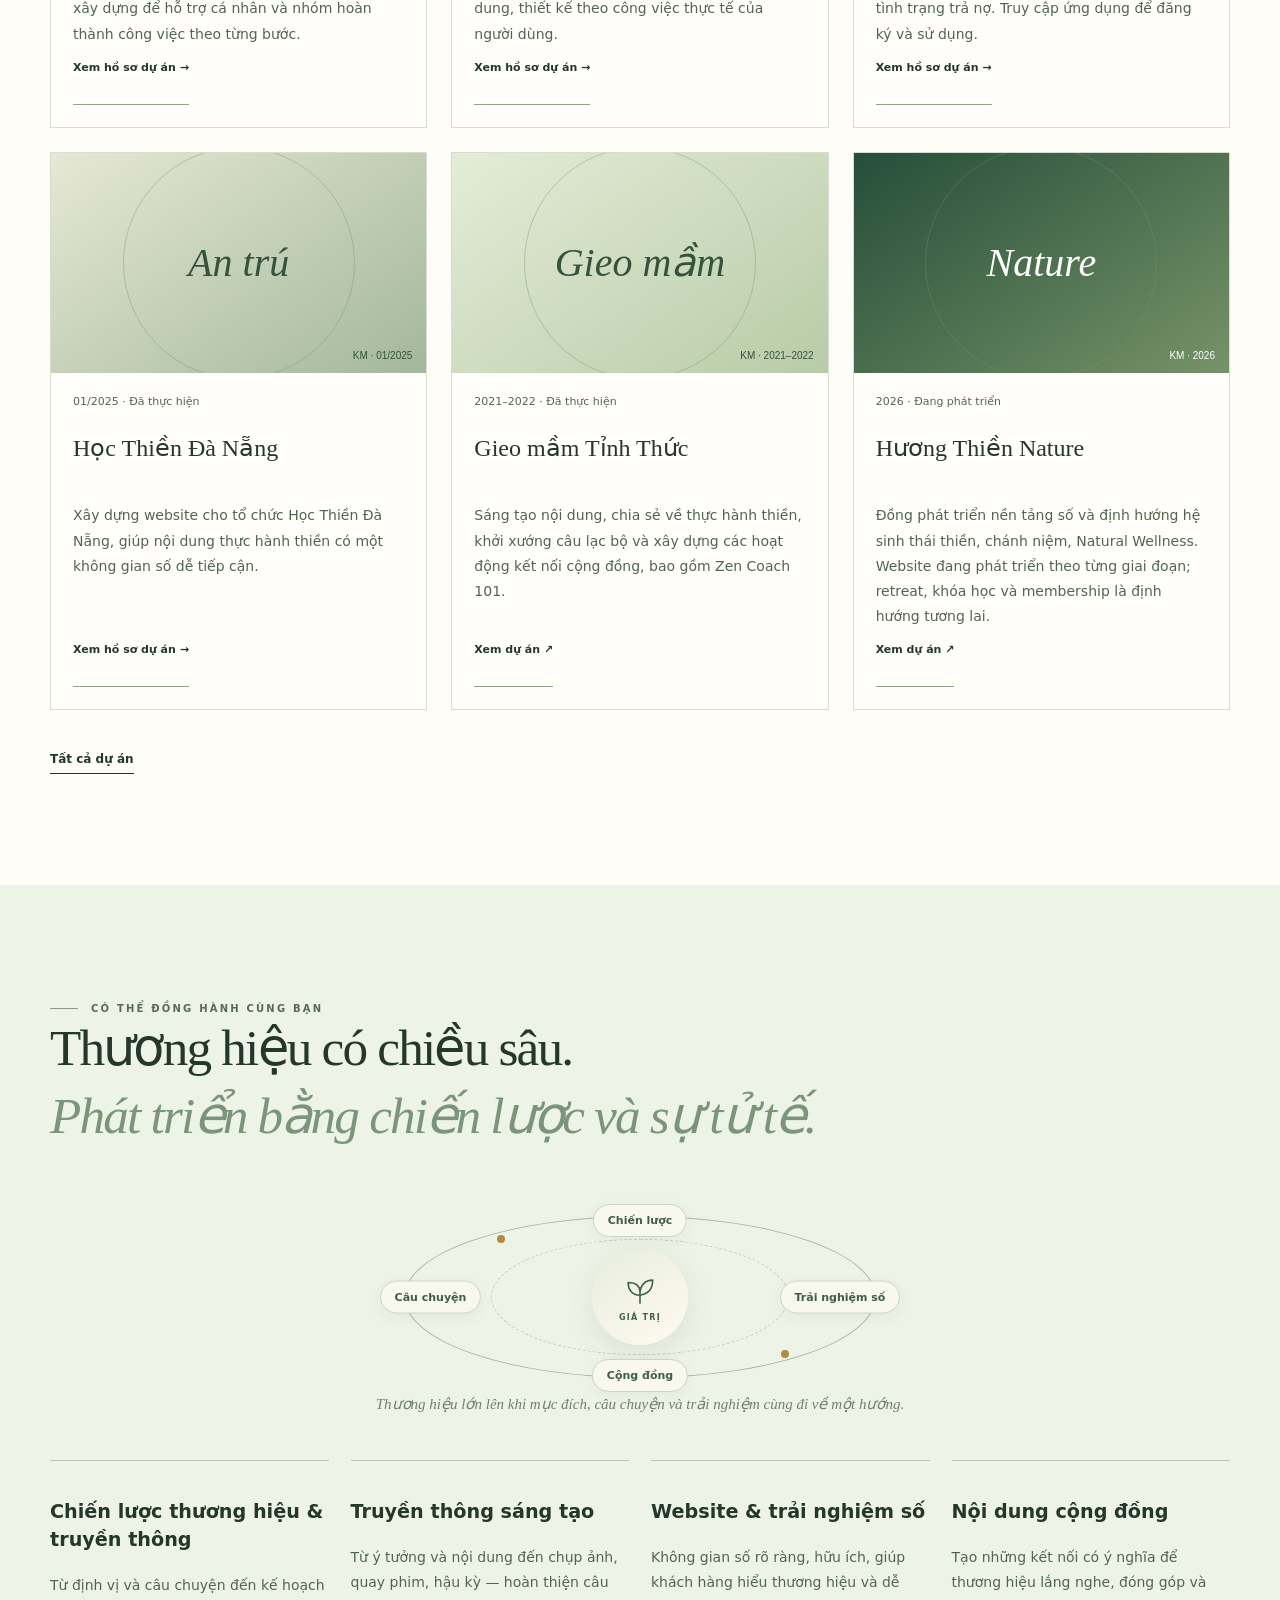
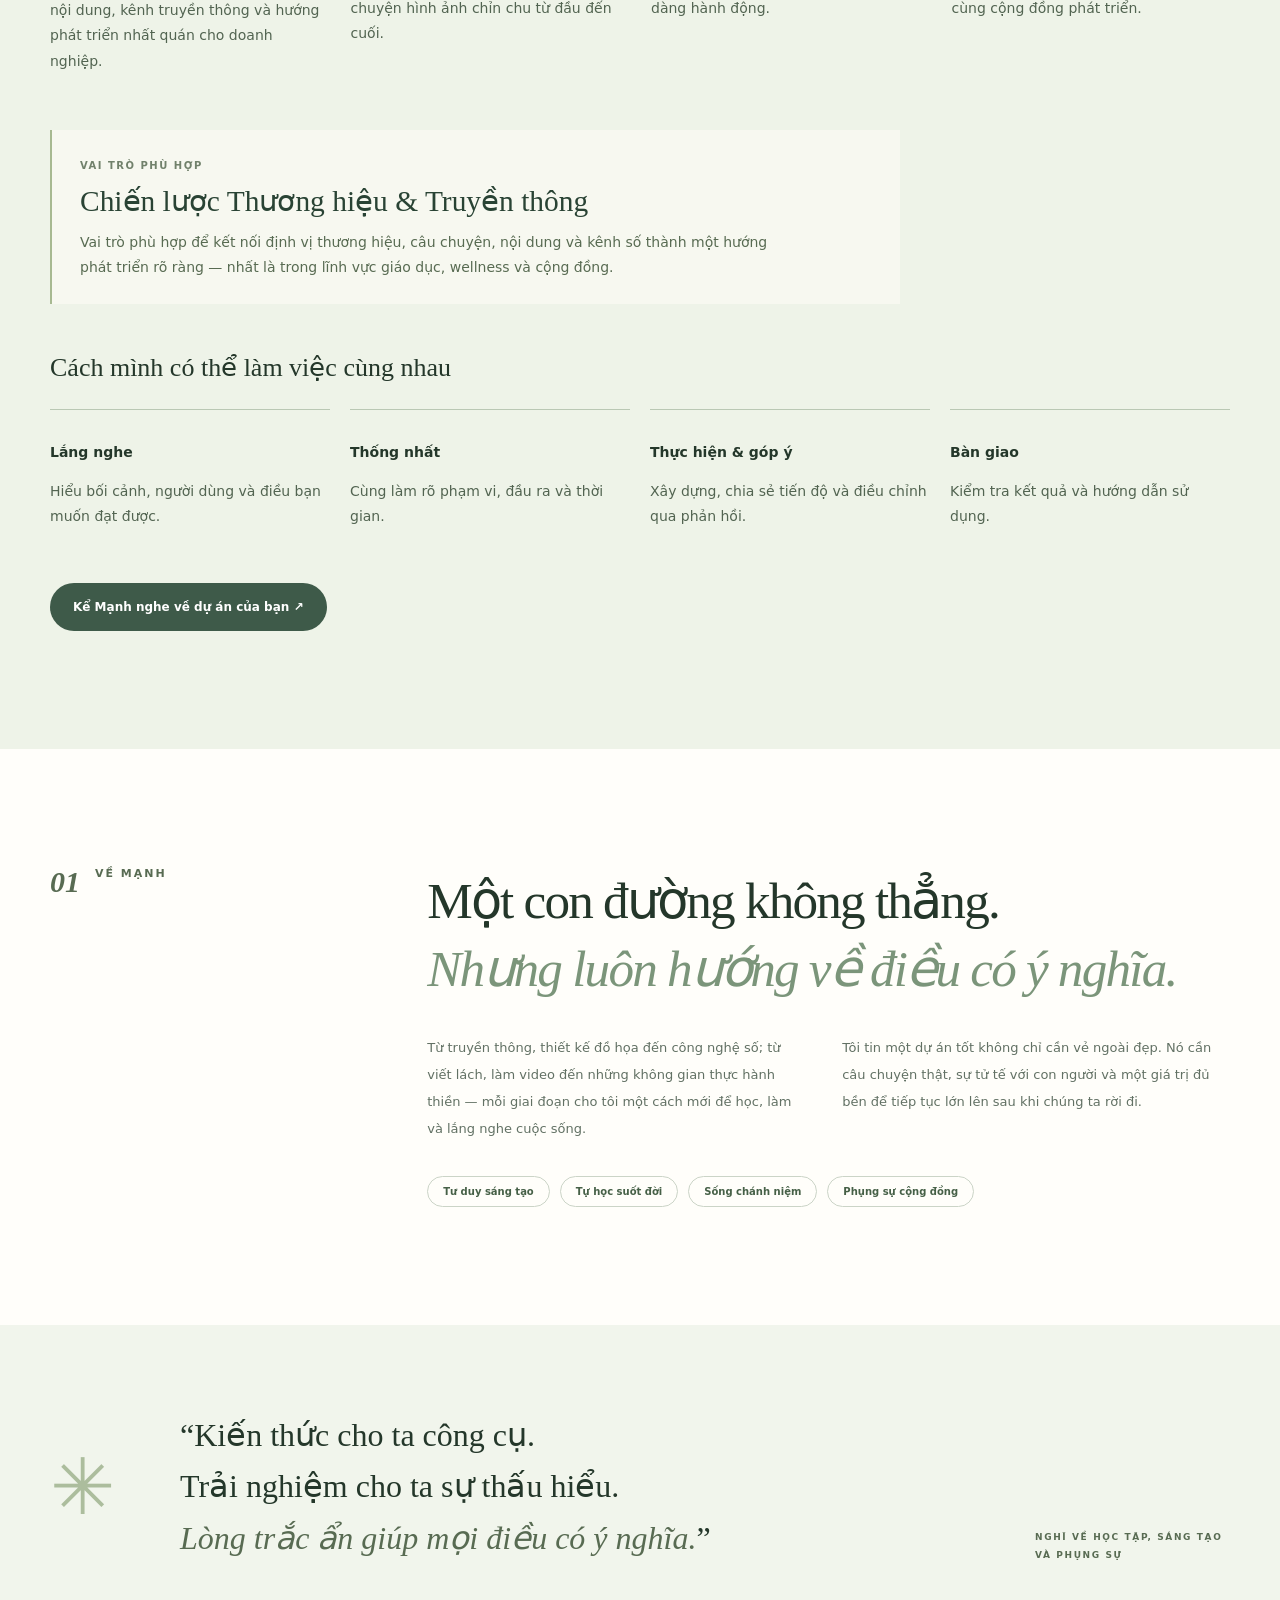
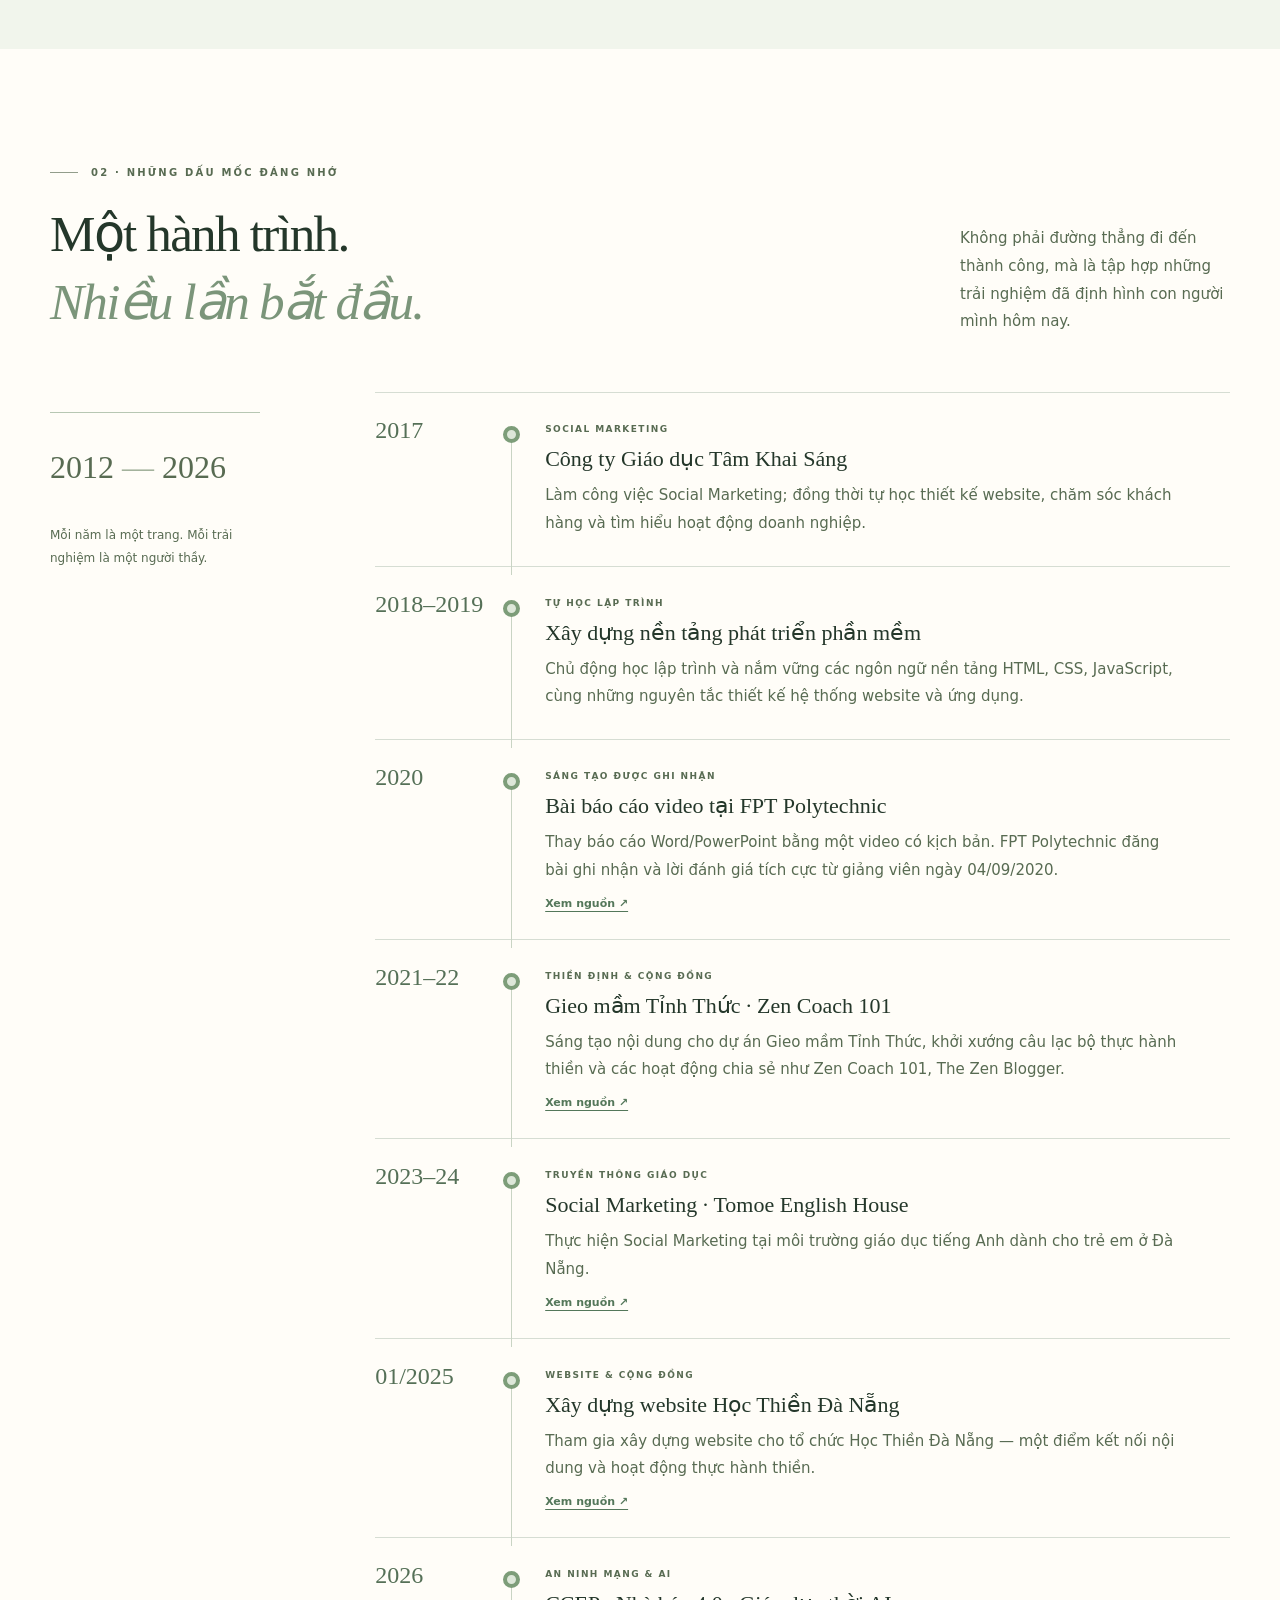
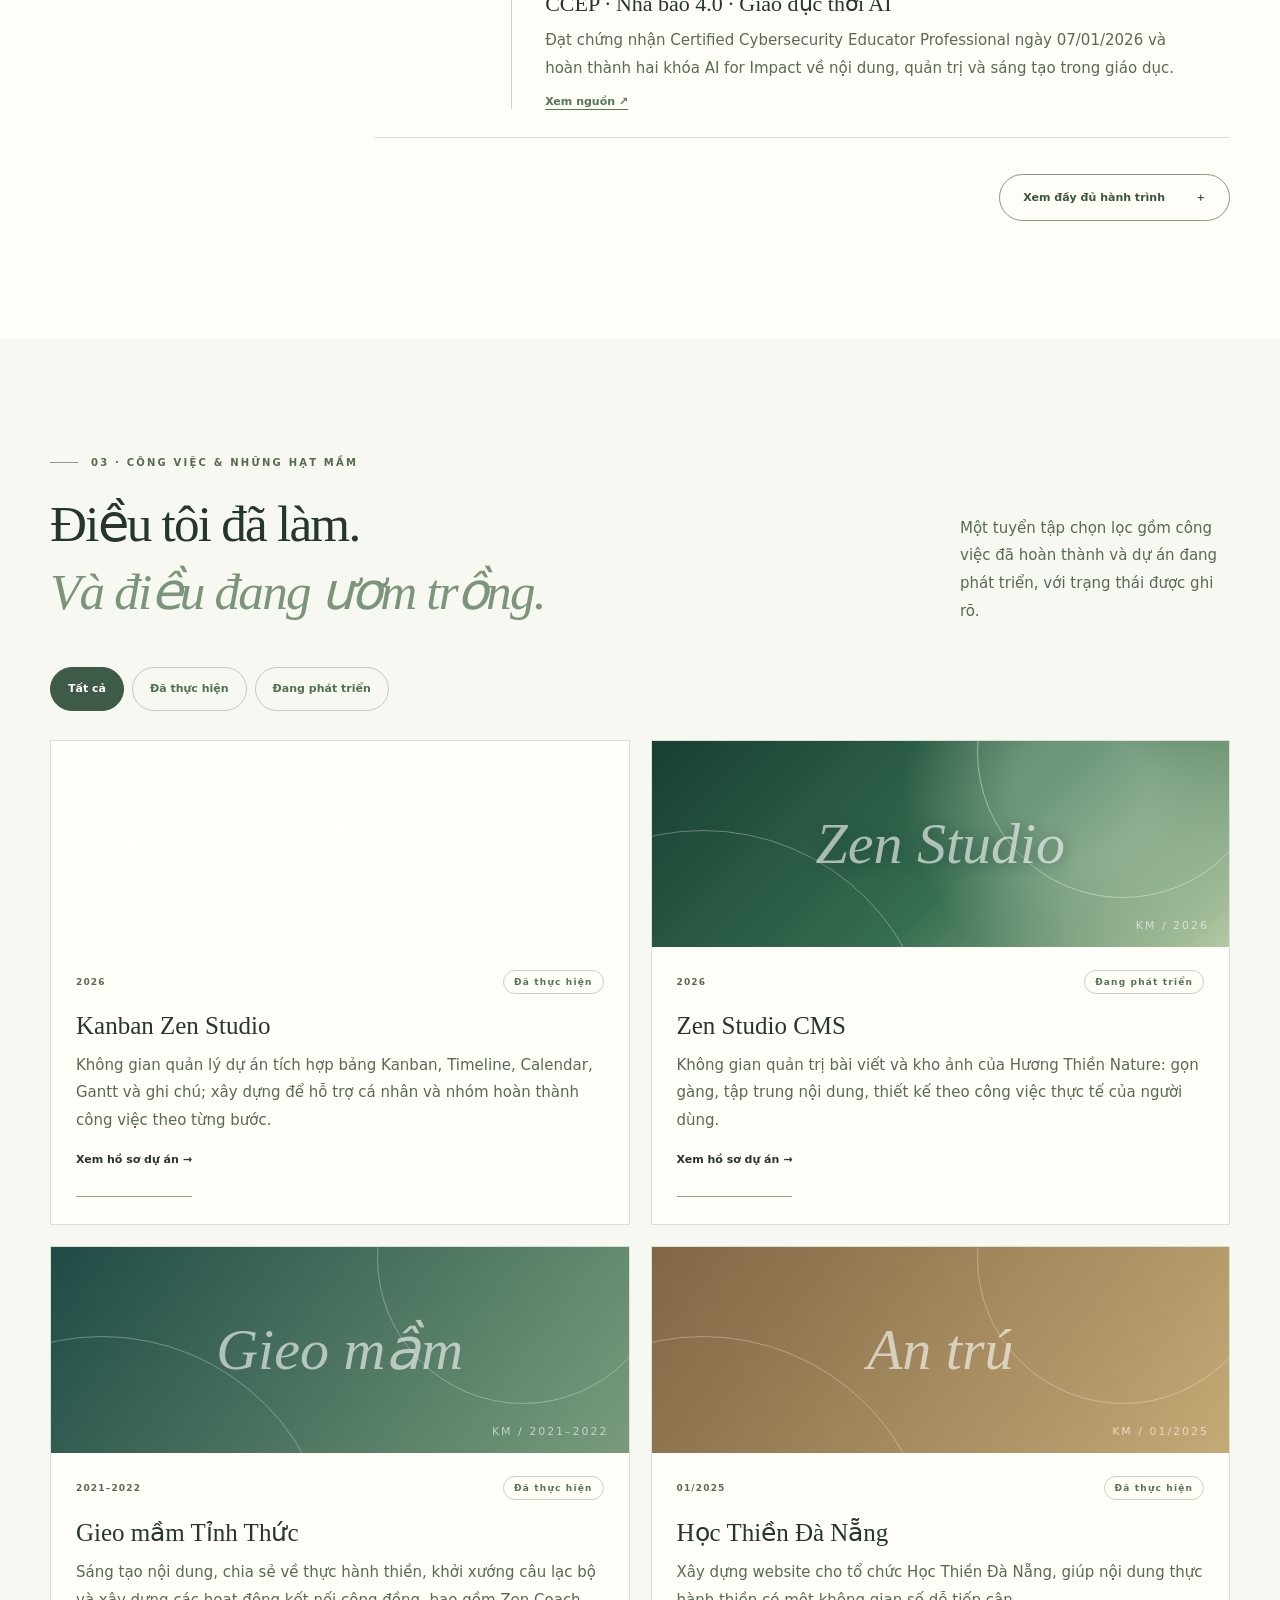
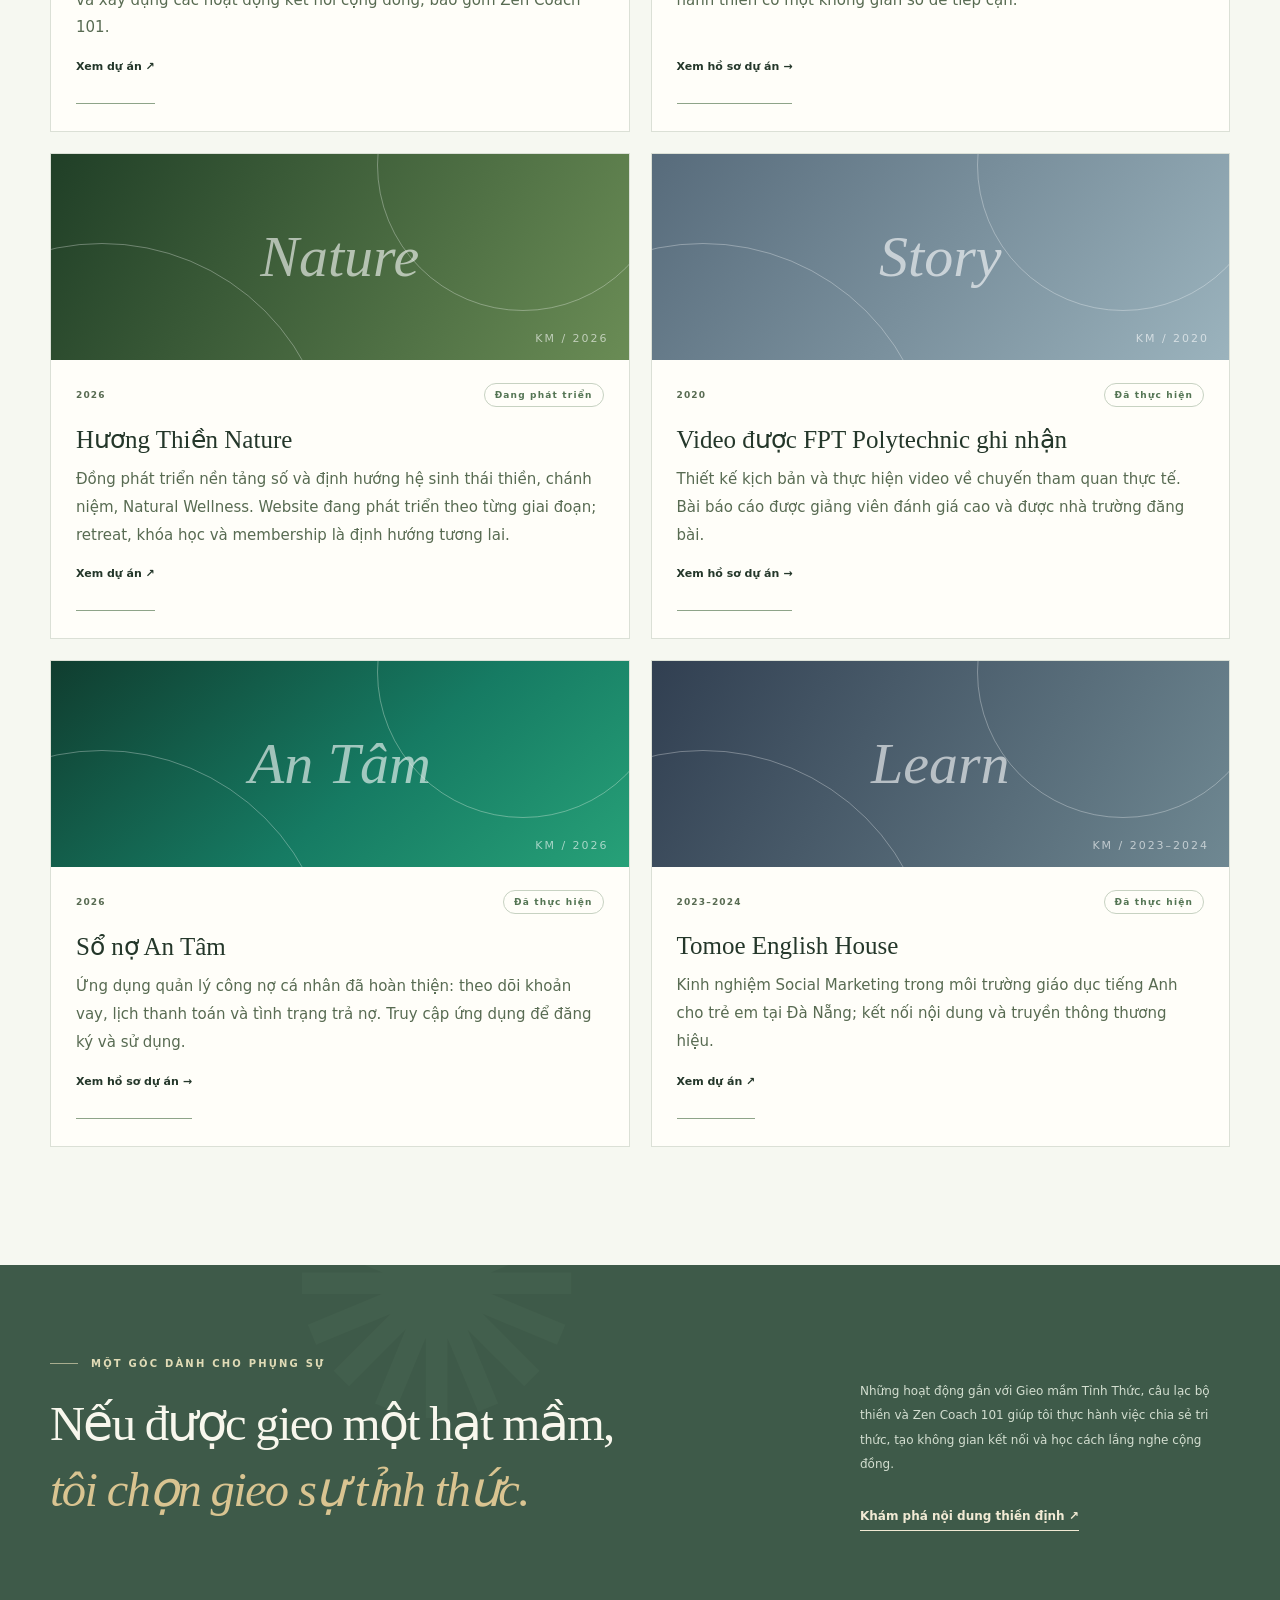
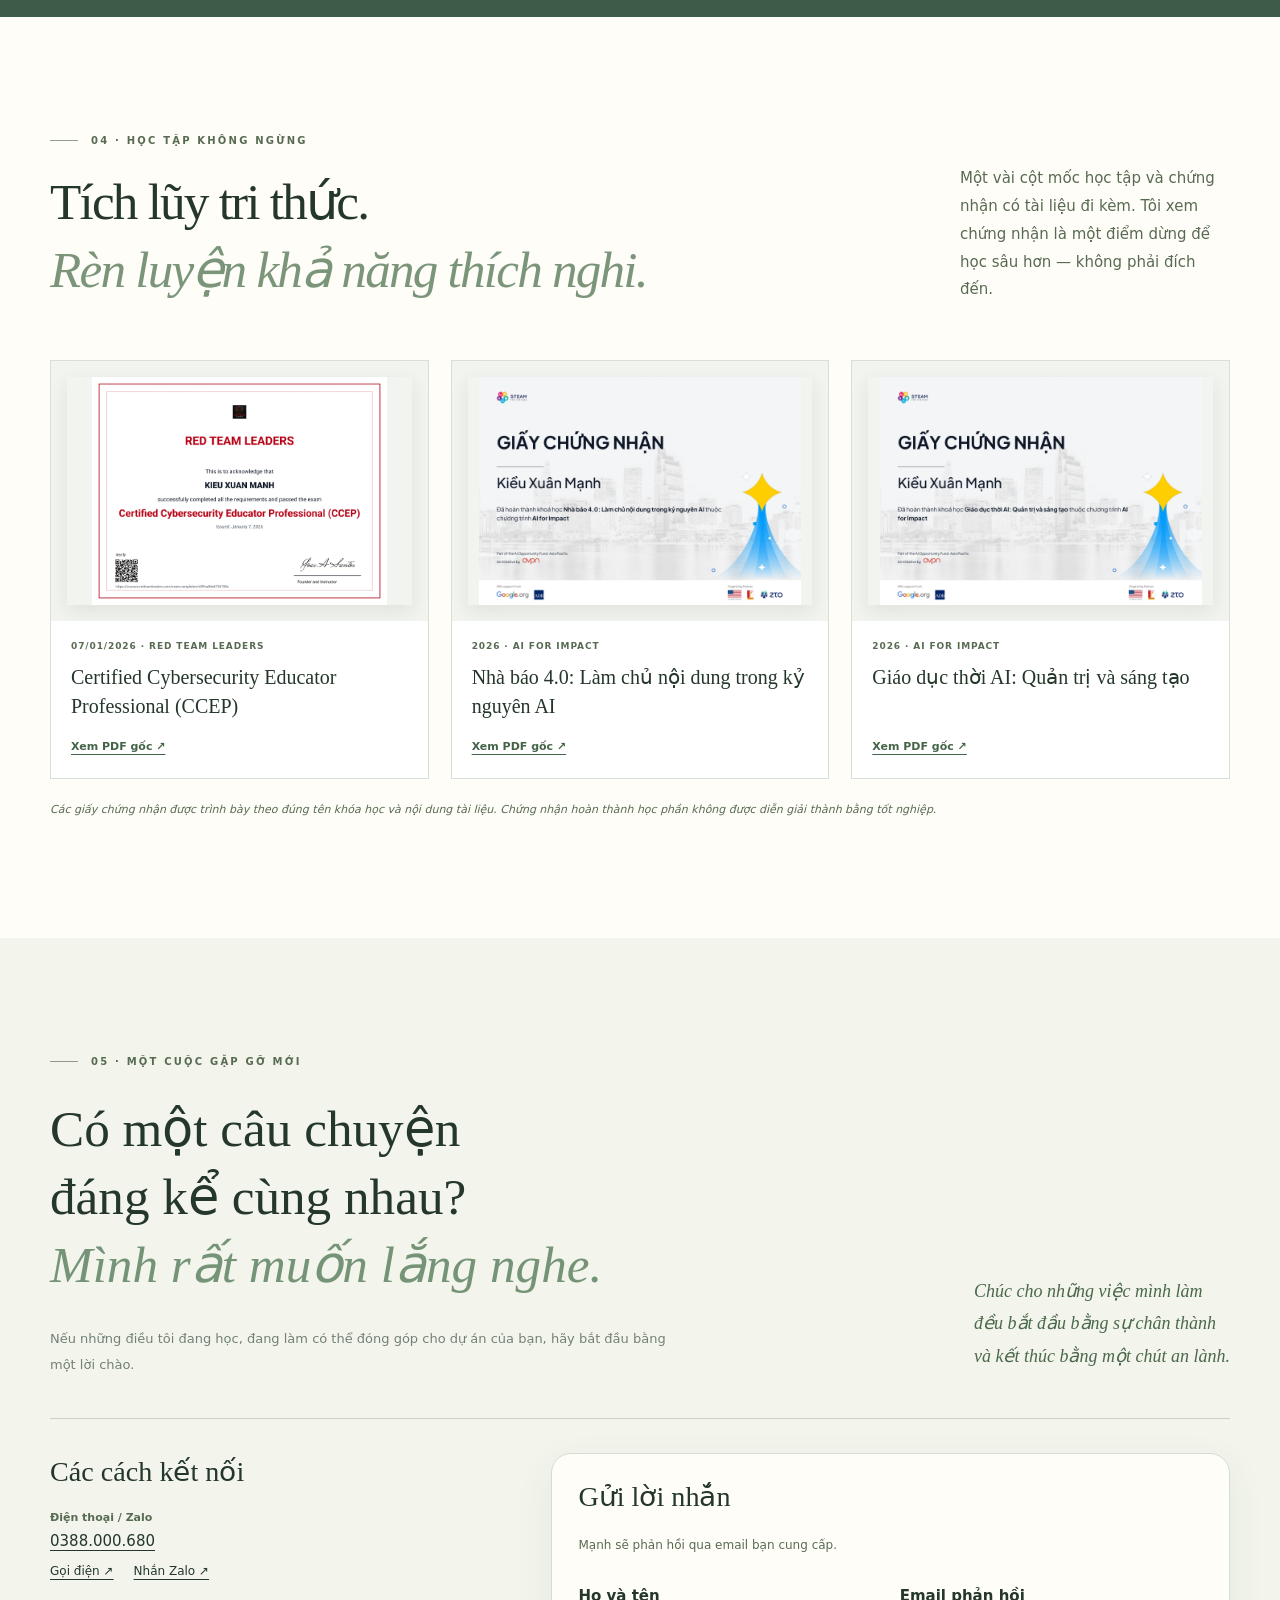
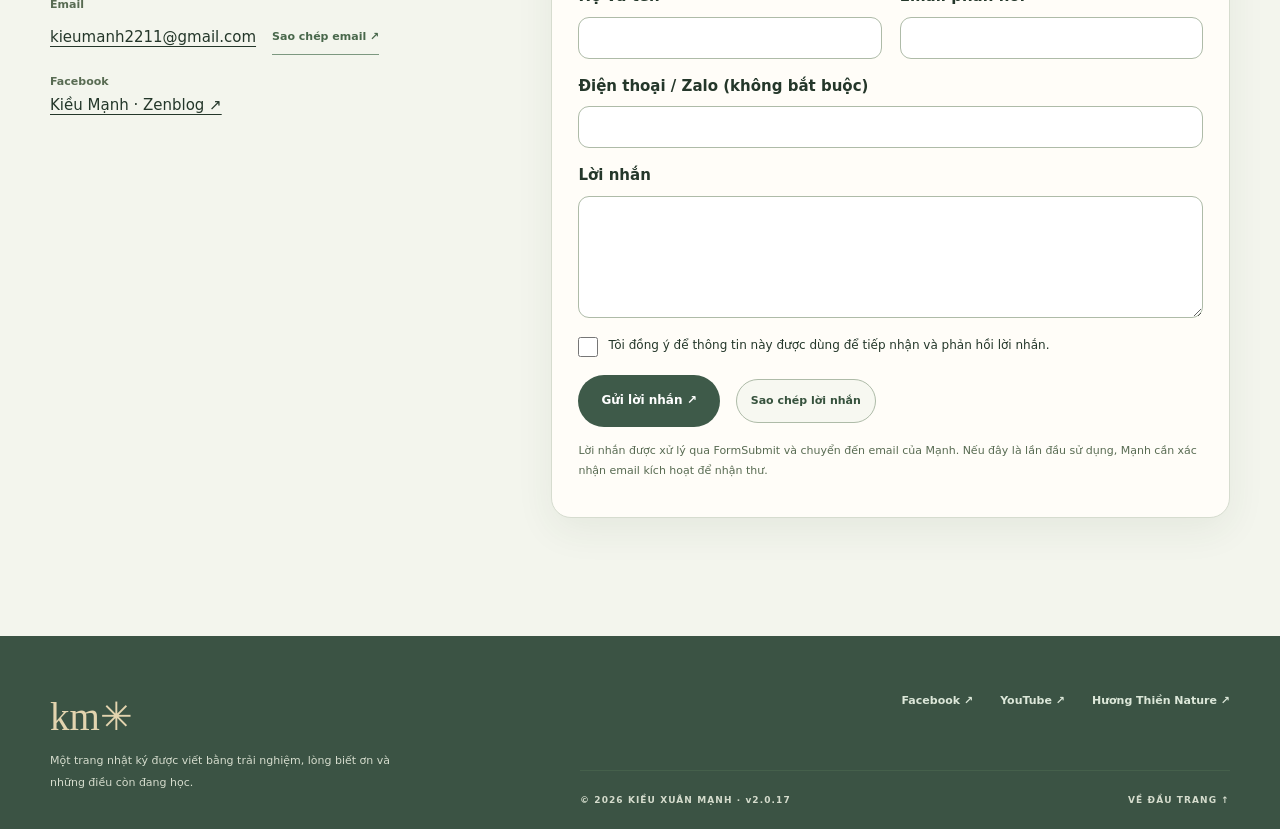
==== commit e75b96f6: "Mark Kanban Zen Studio as completed on Portfolio" ====
--- a/index.html
+++ b/index.html
@@ -11,10 +11,10 @@
   <meta property="og:title" content="Kiều Xuân Mạnh — Hành trình sống & kiến tạo" />
   <meta property="og:description" content="Học hỏi suốt đời. Sáng tạo có trách nhiệm. Phụng sự bằng những việc làm cụ thể." />
   <title>Kiều Xuân Mạnh — Hành trình sống & kiến tạo</title>
-  <link rel="stylesheet" href="styles.css?v=2.0.16" />
-  <link rel="stylesheet" href="audio-player.css?v=2.0.16" />
+  <link rel="stylesheet" href="styles.css?v=2.0.17" />
+  <link rel="stylesheet" href="audio-player.css?v=2.0.17" />
   <link rel="icon" href="assets/favicon.svg" type="image/svg+xml" />
-<link rel="stylesheet" href="v2.css?v=2.0.16"><meta name="portfolio-version" content="2.0.16"><meta property="og:image" content="https://kieumanh.github.io/Portfolio/assets/kieu-manh-portrait.jpg"></head>
+<link rel="stylesheet" href="v2.css?v=2.0.17"><meta name="portfolio-version" content="2.0.17"><meta property="og:image" content="https://kieumanh.github.io/Portfolio/assets/kieu-manh-portrait.jpg"></head>
 <body>
   <a class="skip-link" href="#content">Chuyển đến nội dung chính</a>
   <div class="page-progress" id="pageProgress" aria-hidden="true"></div>
@@ -57,7 +57,7 @@
       </div>
       <div class="hero-index container"><span>01 / 06</span><span data-i18n="heroFooter">NHỮNG GIÁ TRỊ ĐƯỢC NUÔI DƯỠNG QUA THỜI GIAN</span><a href="#about" aria-label="Cuộn xuống" class="scroll-down">↓</a></div>
     </section>
-<section class="section v2-featured" id="featured"><div class="container"><div class="eyebrow dark"><span class="eyebrow-line"></span><span data-i18n="featureKicker">DỰ ÁN NỔI BẬT</span></div><h2 class="display-title" data-i18n-html="featureTitle">Ý tưởng có ích.<br><em>Thành những điều có thể chạm vào.</em></h2><div class="v2-feature-grid" id="featuredGrid"><article class="v2-feature-card"><div class="v2-art" style="background:linear-gradient(135deg,#7544b8,#d76aa1,#ef9656)"><span>Kanban</span><small>ZEN STUDIO · 2026</small></div><div class="v2-feature-copy"><small>2026 · Đang phát triển · v1.7.0</small><h3>Kanban Studio Project</h3><p>Không gian quản lý dự án kết nối Kanban, kế hoạch thời gian và checklist: từ ý tưởng đến từng bước hoàn thành.</p><a href="/Portfolio/projects/kanban-studio-project/" class="project-link">Xem hồ sơ dự án →</a></div></article><article class="v2-feature-card"><div class="v2-art zen-studio"><span>Zen Studio</span><small>KM · 2026</small></div><div class="v2-feature-copy"><small>2026 · Đang phát triển</small><h3>Zen Studio CMS</h3><p>Không gian biên tập và quản trị nội dung được thiết kế vừa với người làm sáng tạo, tổ chức và doanh nghiệp.</p><a href="/Portfolio/projects/zen-studio-cms/" class="project-link">Xem hồ sơ dự án →</a></div></article><article class="v2-feature-card"><div class="v2-art so-no-an-tam"><span>An Tâm</span><small>KM · 2026</small></div><div class="v2-feature-copy"><small>2026 · Đã thực hiện</small><h3>Sổ nợ An Tâm</h3><p>Ứng dụng quản lý công nợ cá nhân đã hoàn thiện: theo dõi khoản vay, lịch thanh toán và tình trạng trả nợ. Truy cập ứng dụng để đăng ký và sử dụng.</p><a href="/Portfolio/projects/so-no-an-tam/"  class="project-link">Xem hồ sơ dự án →</a></div></article><article class="v2-feature-card"><div class="v2-art education"><span>An trú</span><small>KM · 01/2025</small></div><div class="v2-feature-copy"><small>01/2025 · Đã thực hiện</small><h3>Học Thiền Đà Nẵng</h3><p>Xây dựng website cho tổ chức Học Thiền Đà Nẵng, giúp nội dung thực hành thiền có một không gian số dễ tiếp cận.</p><a href="/Portfolio/projects/hoc-thien-da-nang/"  class="project-link">Xem hồ sơ dự án →</a></div></article><article class="v2-feature-card"><div class="v2-art meditation"><span>Gieo mầm</span><small>KM · 2021–2022</small></div><div class="v2-feature-copy"><small>2021–2022 · Đã thực hiện</small><h3>Gieo mầm Tỉnh Thức</h3><p>Sáng tạo nội dung, chia sẻ về thực hành thiền, khởi xướng câu lạc bộ và xây dựng các hoạt động kết nối cộng đồng, bao gồm Zen Coach 101.</p><a href="https://www.youtube.com/@minhtrietthiendinh" target="_blank" rel="noopener noreferrer" class="project-link">Xem dự án ↗</a></div></article><article class="v2-feature-card"><div class="v2-art nature"><span>Nature</span><small>KM · 2026</small></div><div class="v2-feature-copy"><small>2026 · Đang phát triển</small><h3>Hương Thiền Nature</h3><p>Đồng phát triển nền tảng số và định hướng hệ sinh thái thiền, chánh niệm, Natural Wellness. Website đang phát triển theo từng giai đoạn; retreat, khóa học và membership là định hướng tương lai.</p><a href="https://huongthiennature.com/vi/" target="_blank" rel="noopener noreferrer" class="project-link">Xem dự án ↗</a></div></article></div><a class="text-link" href="#projects" data-i18n="storyReturn">Tất cả dự án →</a></div></section>
+<section class="section v2-featured" id="featured"><div class="container"><div class="eyebrow dark"><span class="eyebrow-line"></span><span data-i18n="featureKicker">DỰ ÁN NỔI BẬT</span></div><h2 class="display-title" data-i18n-html="featureTitle">Ý tưởng có ích.<br><em>Thành những điều có thể chạm vào.</em></h2><div class="v2-feature-grid" id="featuredGrid"><article class="v2-feature-card"><div class="v2-art" style="background:linear-gradient(135deg,#7544b8,#d76aa1,#ef9656)"><span>Kanban</span><small>ZEN STUDIO · 2026</small></div><div class="v2-feature-copy"><small>2026 · Đã thực hiện · v1.7.0</small><h3>Kanban Zen Studio</h3><p>Không gian quản lý dự án kết nối Kanban, kế hoạch thời gian và checklist: từ ý tưởng đến từng bước hoàn thành.</p><a href="/Portfolio/projects/kanban-studio-project/" class="project-link">Xem hồ sơ dự án →</a></div></article><article class="v2-feature-card"><div class="v2-art zen-studio"><span>Zen Studio</span><small>KM · 2026</small></div><div class="v2-feature-copy"><small>2026 · Đang phát triển</small><h3>Zen Studio CMS</h3><p>Không gian biên tập và quản trị nội dung được thiết kế vừa với người làm sáng tạo, tổ chức và doanh nghiệp.</p><a href="/Portfolio/projects/zen-studio-cms/" class="project-link">Xem hồ sơ dự án →</a></div></article><article class="v2-feature-card"><div class="v2-art so-no-an-tam"><span>An Tâm</span><small>KM · 2026</small></div><div class="v2-feature-copy"><small>2026 · Đã thực hiện</small><h3>Sổ nợ An Tâm</h3><p>Ứng dụng quản lý công nợ cá nhân đã hoàn thiện: theo dõi khoản vay, lịch thanh toán và tình trạng trả nợ. Truy cập ứng dụng để đăng ký và sử dụng.</p><a href="/Portfolio/projects/so-no-an-tam/"  class="project-link">Xem hồ sơ dự án →</a></div></article><article class="v2-feature-card"><div class="v2-art education"><span>An trú</span><small>KM · 01/2025</small></div><div class="v2-feature-copy"><small>01/2025 · Đã thực hiện</small><h3>Học Thiền Đà Nẵng</h3><p>Xây dựng website cho tổ chức Học Thiền Đà Nẵng, giúp nội dung thực hành thiền có một không gian số dễ tiếp cận.</p><a href="/Portfolio/projects/hoc-thien-da-nang/"  class="project-link">Xem hồ sơ dự án →</a></div></article><article class="v2-feature-card"><div class="v2-art meditation"><span>Gieo mầm</span><small>KM · 2021–2022</small></div><div class="v2-feature-copy"><small>2021–2022 · Đã thực hiện</small><h3>Gieo mầm Tỉnh Thức</h3><p>Sáng tạo nội dung, chia sẻ về thực hành thiền, khởi xướng câu lạc bộ và xây dựng các hoạt động kết nối cộng đồng, bao gồm Zen Coach 101.</p><a href="https://www.youtube.com/@minhtrietthiendinh" target="_blank" rel="noopener noreferrer" class="project-link">Xem dự án ↗</a></div></article><article class="v2-feature-card"><div class="v2-art nature"><span>Nature</span><small>KM · 2026</small></div><div class="v2-feature-copy"><small>2026 · Đang phát triển</small><h3>Hương Thiền Nature</h3><p>Đồng phát triển nền tảng số và định hướng hệ sinh thái thiền, chánh niệm, Natural Wellness. Website đang phát triển theo từng giai đoạn; retreat, khóa học và membership là định hướng tương lai.</p><a href="https://huongthiennature.com/vi/" target="_blank" rel="noopener noreferrer" class="project-link">Xem dự án ↗</a></div></article></div><a class="text-link" href="#projects" data-i18n="storyReturn">Tất cả dự án →</a></div></section>
 <section class="section v2-collaboration" id="collaboration"><div class="container"><div class="eyebrow dark"><span class="eyebrow-line"></span><span data-i18n="collabKicker">CÓ THỂ ĐỒNG HÀNH CÙNG BẠN</span></div><h2 class="display-title" data-i18n-html="collabTitle">Thương hiệu có chiều sâu.<br><em>Phát triển bằng chiến lược và sự tử tế.</em></h2><figure class="brand-motion" role="img" aria-label="Chiến lược, câu chuyện, trải nghiệm số và cộng đồng cùng kết nối để nuôi dưỡng thương hiệu."><div class="brand-orbit"><span class="orbit-tag orbit-strategy">Chiến lược</span><span class="orbit-tag orbit-story">Câu chuyện</span><span class="orbit-tag orbit-digital">Trải nghiệm số</span><span class="orbit-tag orbit-community">Cộng đồng</span><div class="brand-core"><svg aria-hidden="true" viewBox="0 0 48 48" fill="none"><path d="M24 38V19m0 9C13 28 9 20 9 12c9 0 15 4 15 13m0 1c0-11 7-17 16-17 0 9-4 17-16 19" stroke="currentColor" stroke-width="2" stroke-linecap="round" stroke-linejoin="round"/></svg><span>GIÁ TRỊ</span></div><i class="orbit-dot dot-one"></i><i class="orbit-dot dot-two"></i></div><figcaption>Thương hiệu lớn lên khi mục đích, câu chuyện và trải nghiệm cùng đi về một hướng.</figcaption></figure><div class="v2-service-grid"><article><h3 data-i18n="service1">Chiến lược thương hiệu & truyền thông</h3><p data-i18n="service1p">Từ định vị và câu chuyện đến kế hoạch nội dung, kênh truyền thông và hướng phát triển nhất quán cho doanh nghiệp.</p></article><article><h3 data-i18n="service2">Truyền thông sáng tạo</h3><p data-i18n="service2p">Từ ý tưởng và nội dung đến chụp ảnh, quay phim, hậu kỳ — hoàn thiện câu chuyện hình ảnh chỉn chu từ đầu đến cuối.</p></article><article><h3 data-i18n="service3">Website & trải nghiệm số</h3><p data-i18n="service3p">Không gian số rõ ràng, hữu ích, giúp khách hàng hiểu thương hiệu và dễ dàng hành động.</p></article><article><h3 data-i18n="service4">Nội dung cộng đồng</h3><p data-i18n="service4p">Tạo những kết nối có ý nghĩa để thương hiệu lắng nghe, đóng góp và cùng cộng đồng phát triển.</p></article></div><aside class="role-fit"><small>VAI TRÒ PHÙ HỢP</small><h3 data-i18n="roleTitle">Chiến lược Thương hiệu & Truyền thông</h3><p data-i18n="roleText">Vai trò phù hợp để kết nối định vị thương hiệu, câu chuyện, nội dung và kênh số thành một hướng phát triển rõ ràng — nhất là trong lĩnh vực giáo dục, wellness và cộng đồng.</p></aside><h3 class="v2-process-title" data-i18n="processTitle">Cách mình có thể làm việc cùng nhau</h3><ol class="v2-process"><li><h4 data-i18n="step1">Lắng nghe</h4><p data-i18n="step1p">Hiểu bối cảnh, người dùng và điều bạn muốn đạt được.</p></li><li><h4 data-i18n="step2">Thống nhất</h4><p data-i18n="step2p">Cùng làm rõ phạm vi, đầu ra và thời gian.</p></li><li><h4 data-i18n="step3">Thực hiện & góp ý</h4><p data-i18n="step3p">Xây dựng, chia sẻ tiến độ và điều chỉnh qua phản hồi.</p></li><li><h4 data-i18n="step4">Bàn giao</h4><p data-i18n="step4p">Kiểm tra kết quả và hướng dẫn sử dụng.</p></li></ol><a class="btn btn-dark" href="#contact">Kể Mạnh nghe về dự án của bạn ↗</a></div></section>
 <section class="manifesto section" id="about">
       <div class="container manifesto-grid">
@@ -126,7 +126,7 @@
       </div>
     </section>
   </main>
-  <footer class="footer"><div class="container footer-grid"><div><span class="footer-mark">km✳</span><p data-i18n="footerP">Một trang nhật ký được viết bằng trải nghiệm, lòng biết ơn và những điều còn đang học.</p></div><div class="footer-right"><div class="footer-social"><a href="https://www.facebook.com/kieumanh.zenblog/" target="_blank" rel="noopener noreferrer">Facebook ↗</a><a href="https://www.youtube.com/@minhtrietthiendinh" target="_blank" rel="noopener noreferrer">YouTube ↗</a><a href="https://huongthiennature.com/vi/" target="_blank" rel="noopener noreferrer">Hương Thiền Nature ↗</a></div><div class="footer-bottom"><span>© 2026 KIỀU XUÂN MẠNH · v2.0.16</span><a href="#top" data-i18n="backTop">VỀ ĐẦU TRANG ↑</a></div></div></div></footer>
+  <footer class="footer"><div class="container footer-grid"><div><span class="footer-mark">km✳</span><p data-i18n="footerP">Một trang nhật ký được viết bằng trải nghiệm, lòng biết ơn và những điều còn đang học.</p></div><div class="footer-right"><div class="footer-social"><a href="https://www.facebook.com/kieumanh.zenblog/" target="_blank" rel="noopener noreferrer">Facebook ↗</a><a href="https://www.youtube.com/@minhtrietthiendinh" target="_blank" rel="noopener noreferrer">YouTube ↗</a><a href="https://huongthiennature.com/vi/" target="_blank" rel="noopener noreferrer">Hương Thiền Nature ↗</a></div><div class="footer-bottom"><span>© 2026 KIỀU XUÂN MẠNH · v2.0.17</span><a href="#top" data-i18n="backTop">VỀ ĐẦU TRANG ↑</a></div></div></div></footer>
   <dialog id="certDialog" class="cert-dialog" aria-labelledby="dialogTitle"><div class="dialog-top"><strong id="dialogTitle">Chứng nhận</strong><button class="dialog-close" id="dialogClose" type="button" aria-label="Đóng">✕</button></div><img id="dialogImage" alt="" /><div class="dialog-bottom"><a id="dialogPdf" href="#" target="_blank" rel="noopener noreferrer" class="btn btn-dark">Xem PDF gốc ↗</a></div></dialog>
   <audio id="ambientAudio" src="/Portfolio/assets/hiro-background.mp3" preload="none" loop></audio>
   <div class="music-controls" id="musicControls" data-tone="dark">
@@ -140,8 +140,8 @@
   <div id="volumePanel" class="volume-panel" hidden><div class="volume-heading"><label for="musicVolume" id="volumeLabel">Âm lượng</label><output id="volumeValue" for="musicVolume">34%</output></div><input id="musicVolume" type="range" min="0" max="100" step="1" value="34" aria-valuetext="34%" /></div>
   </div>
   <button id="backToTop" type="button" class="back-to-top" aria-label="Về đầu trang" aria-hidden="true" tabindex="-1" title="Về đầu trang">↑</button>
-  <script src="script.js?v=2.0.16" defer></script>
-  <script src="audio-player.js?v=2.0.16" defer></script>
-  <script src="contact-form.js?v=2.0.16" defer></script>
+  <script src="script.js?v=2.0.17" defer></script>
+  <script src="audio-player.js?v=2.0.17" defer></script>
+  <script src="contact-form.js?v=2.0.17" defer></script>
 </body>
 </html>
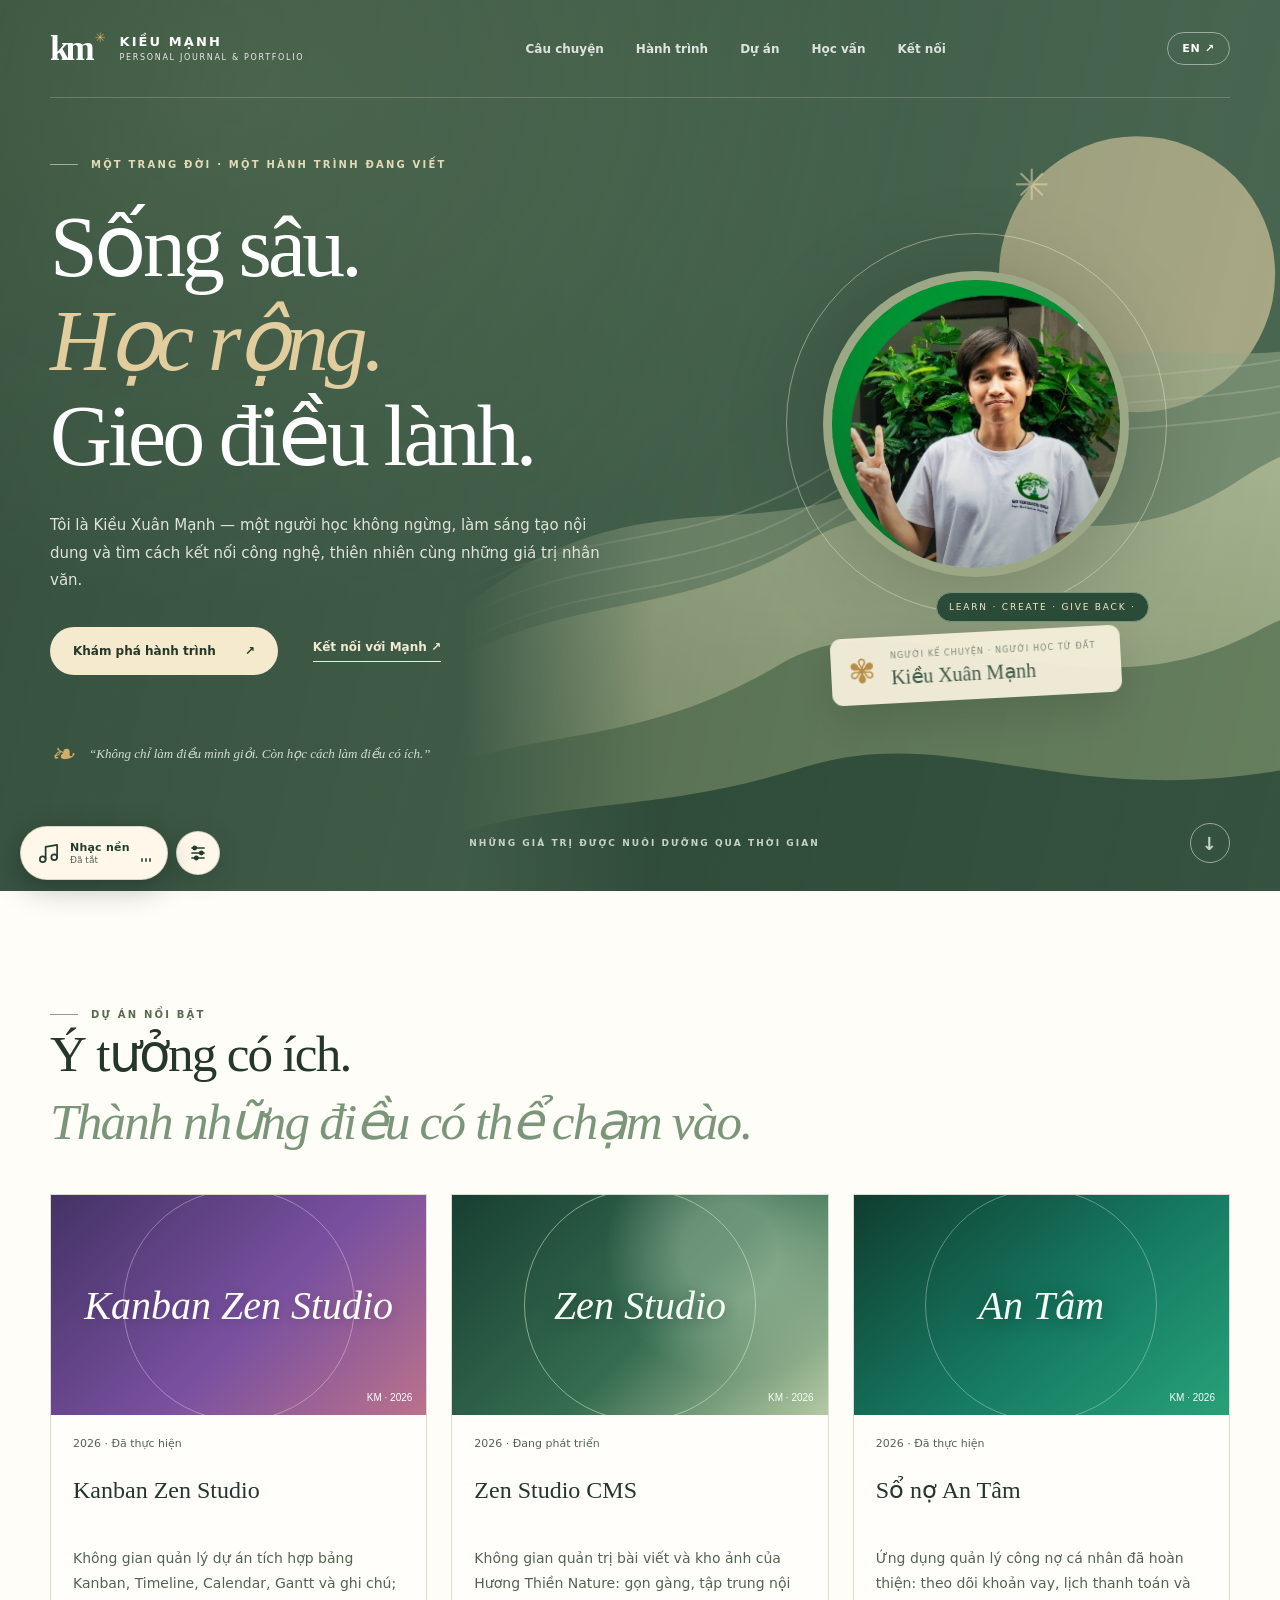
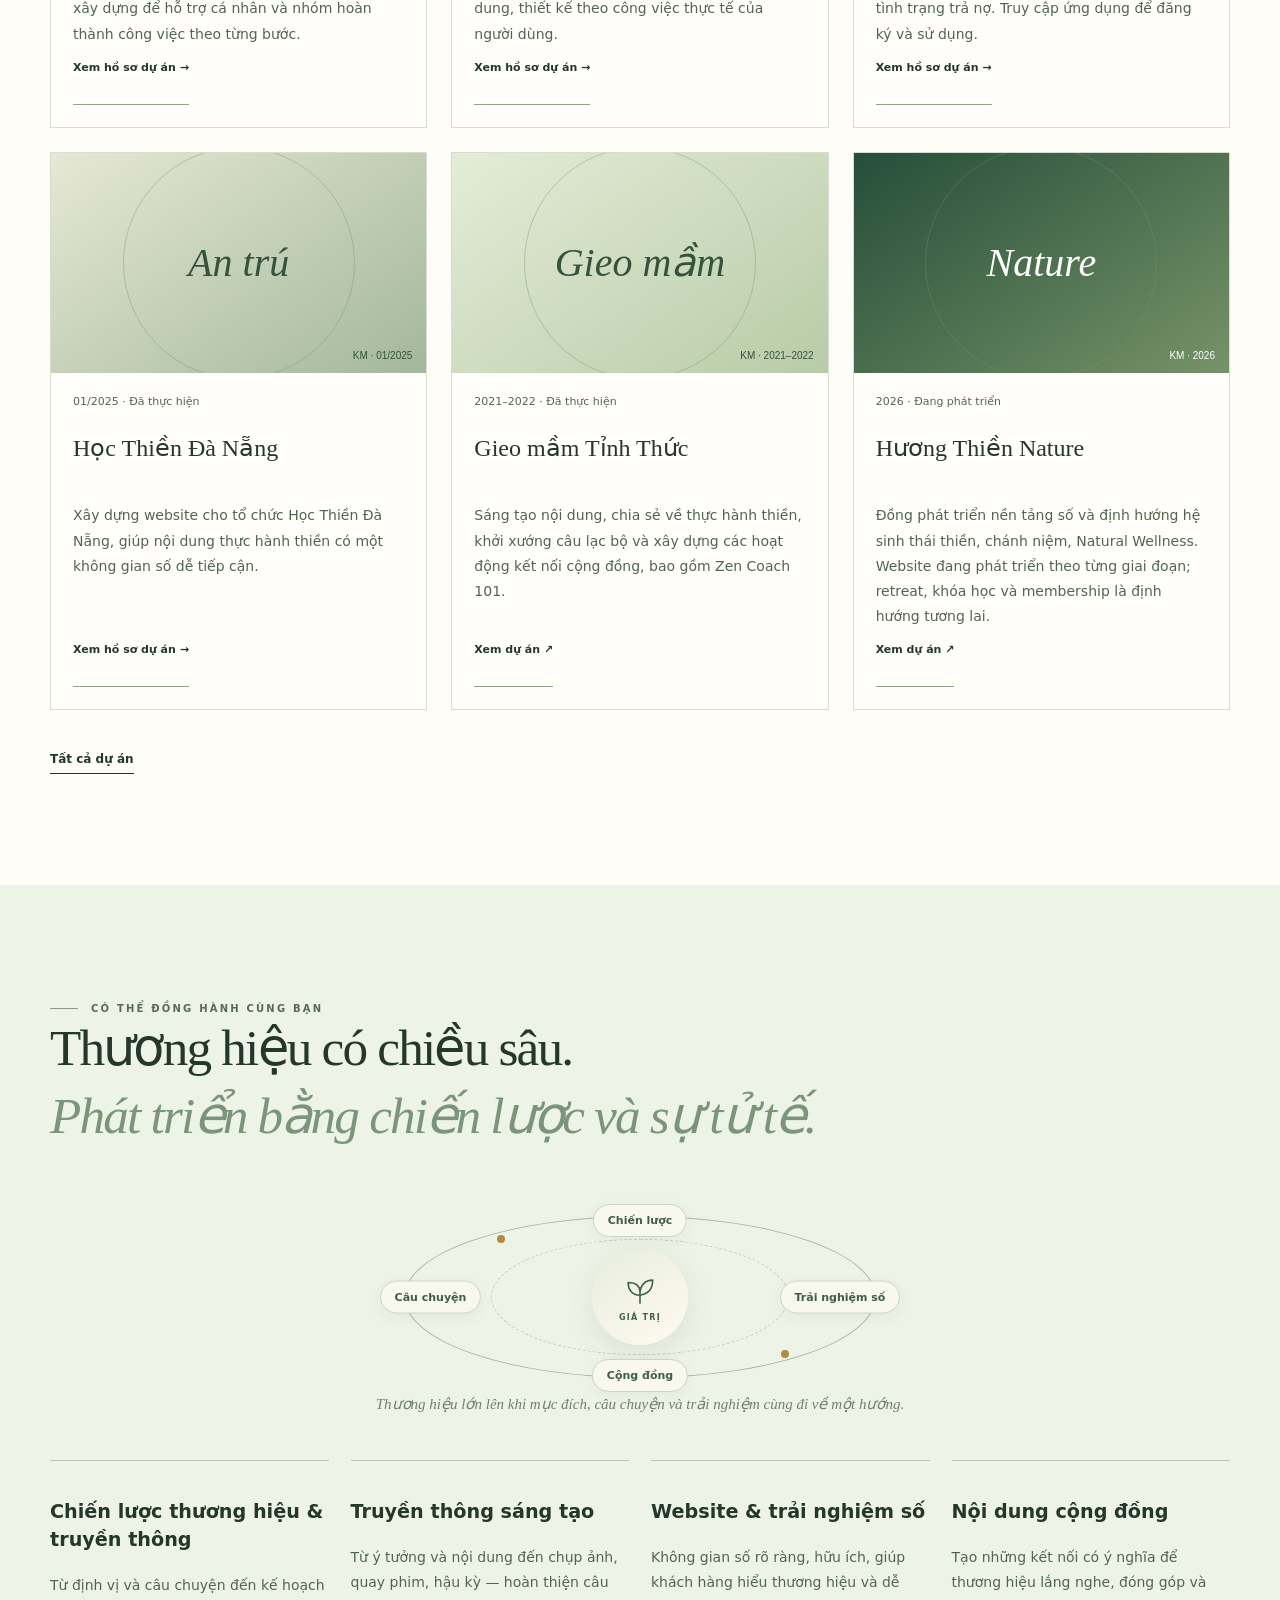
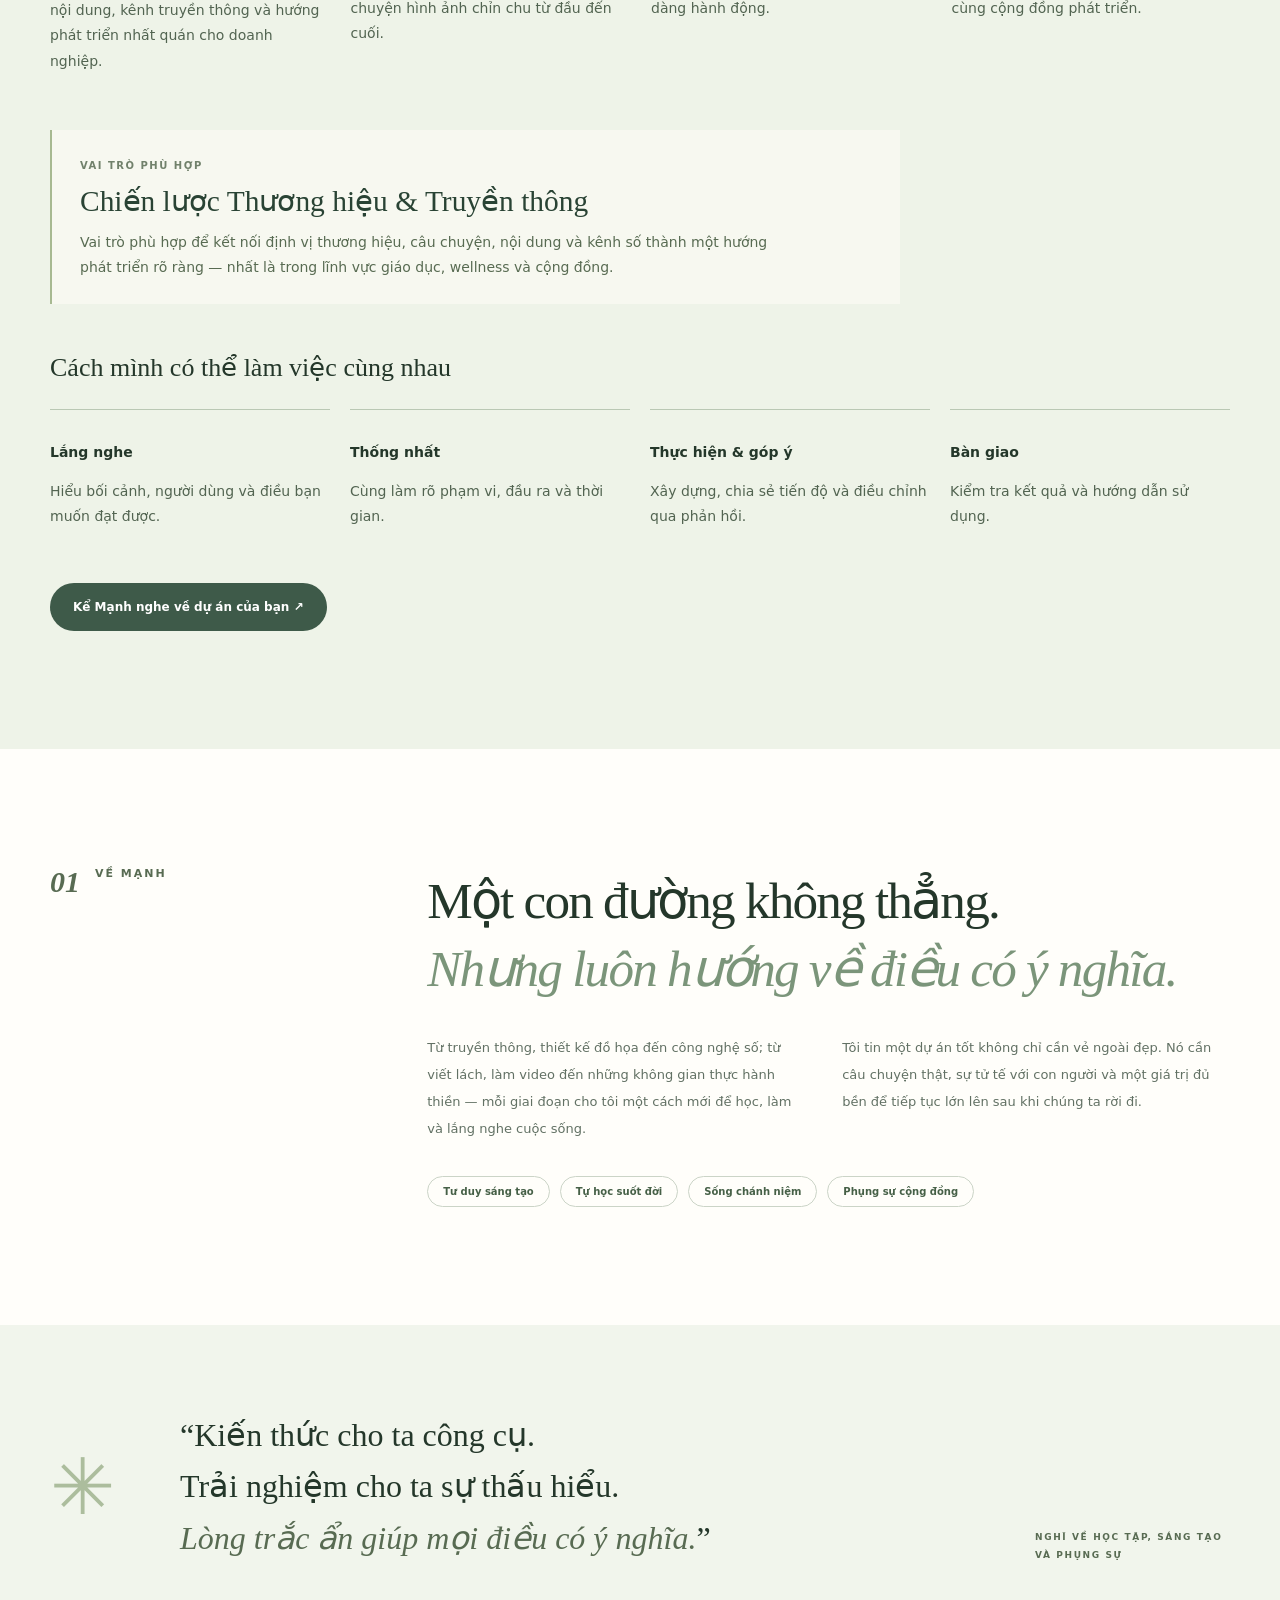
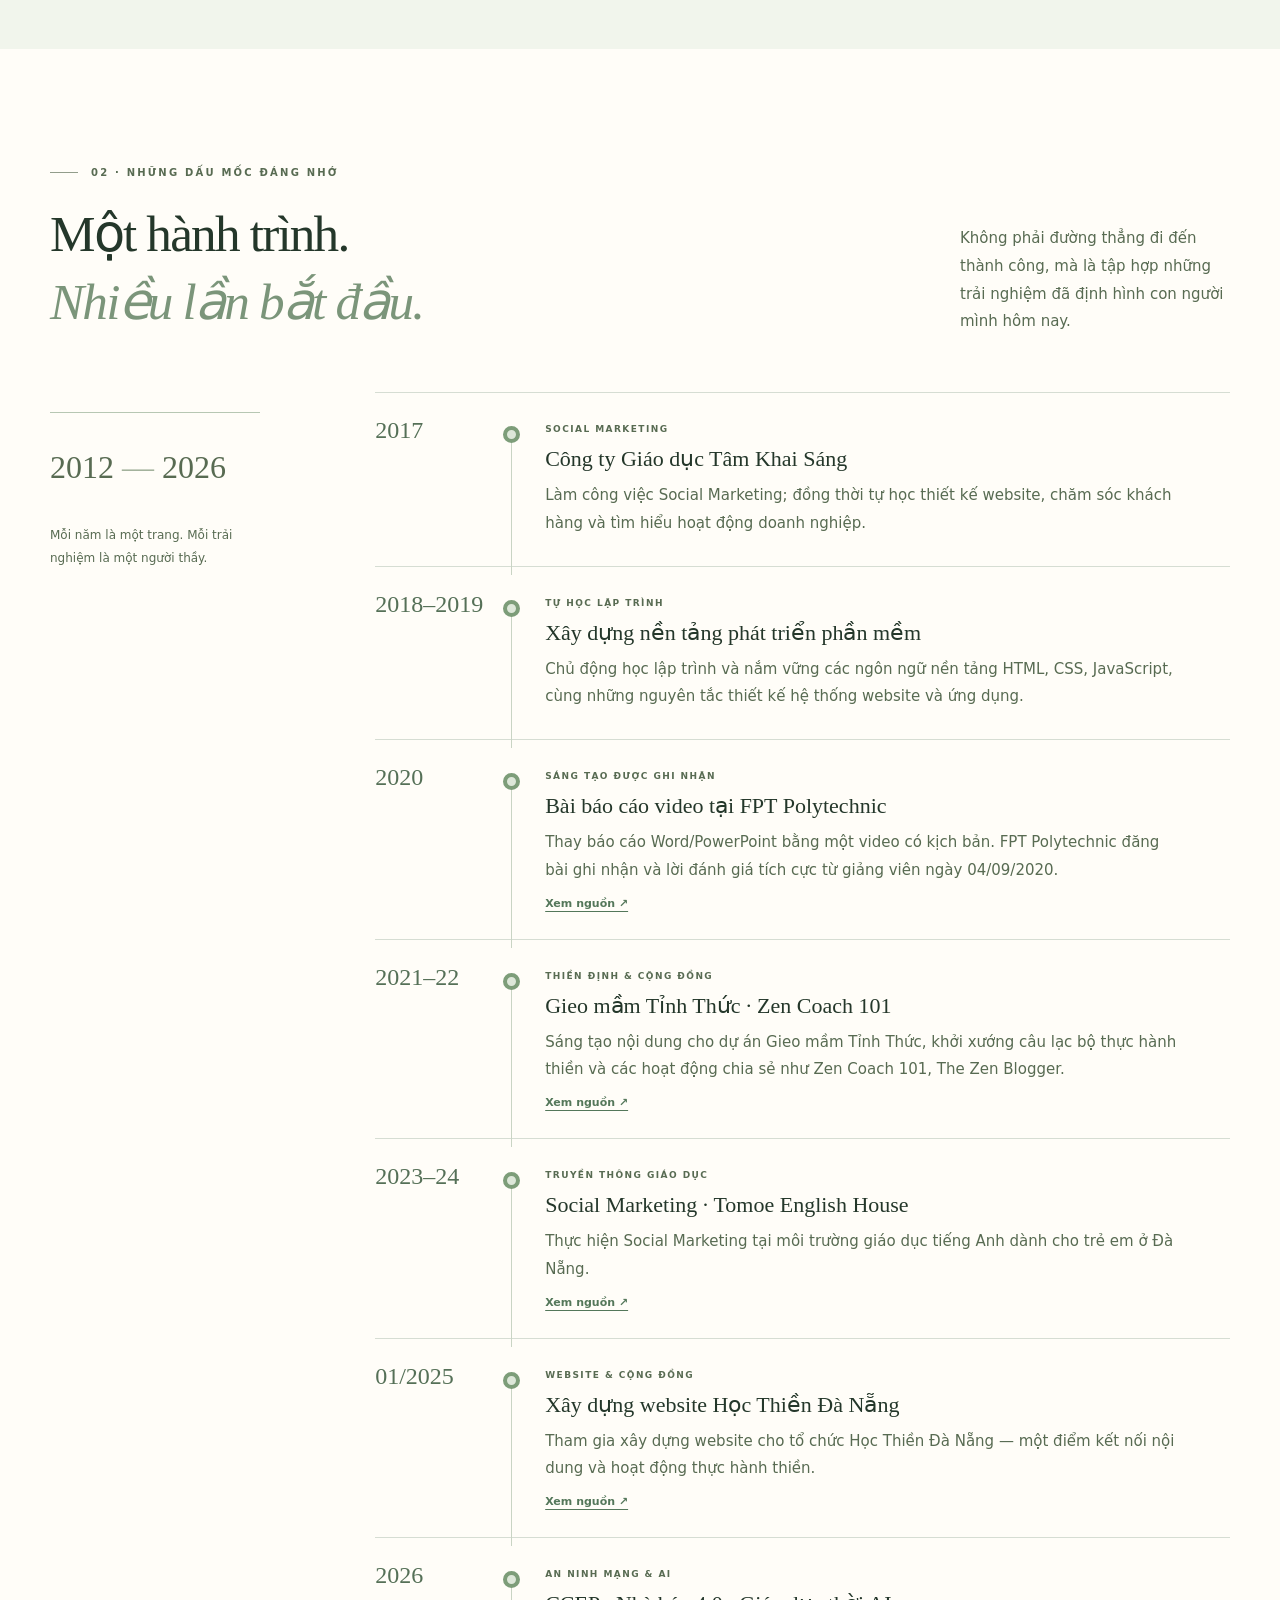
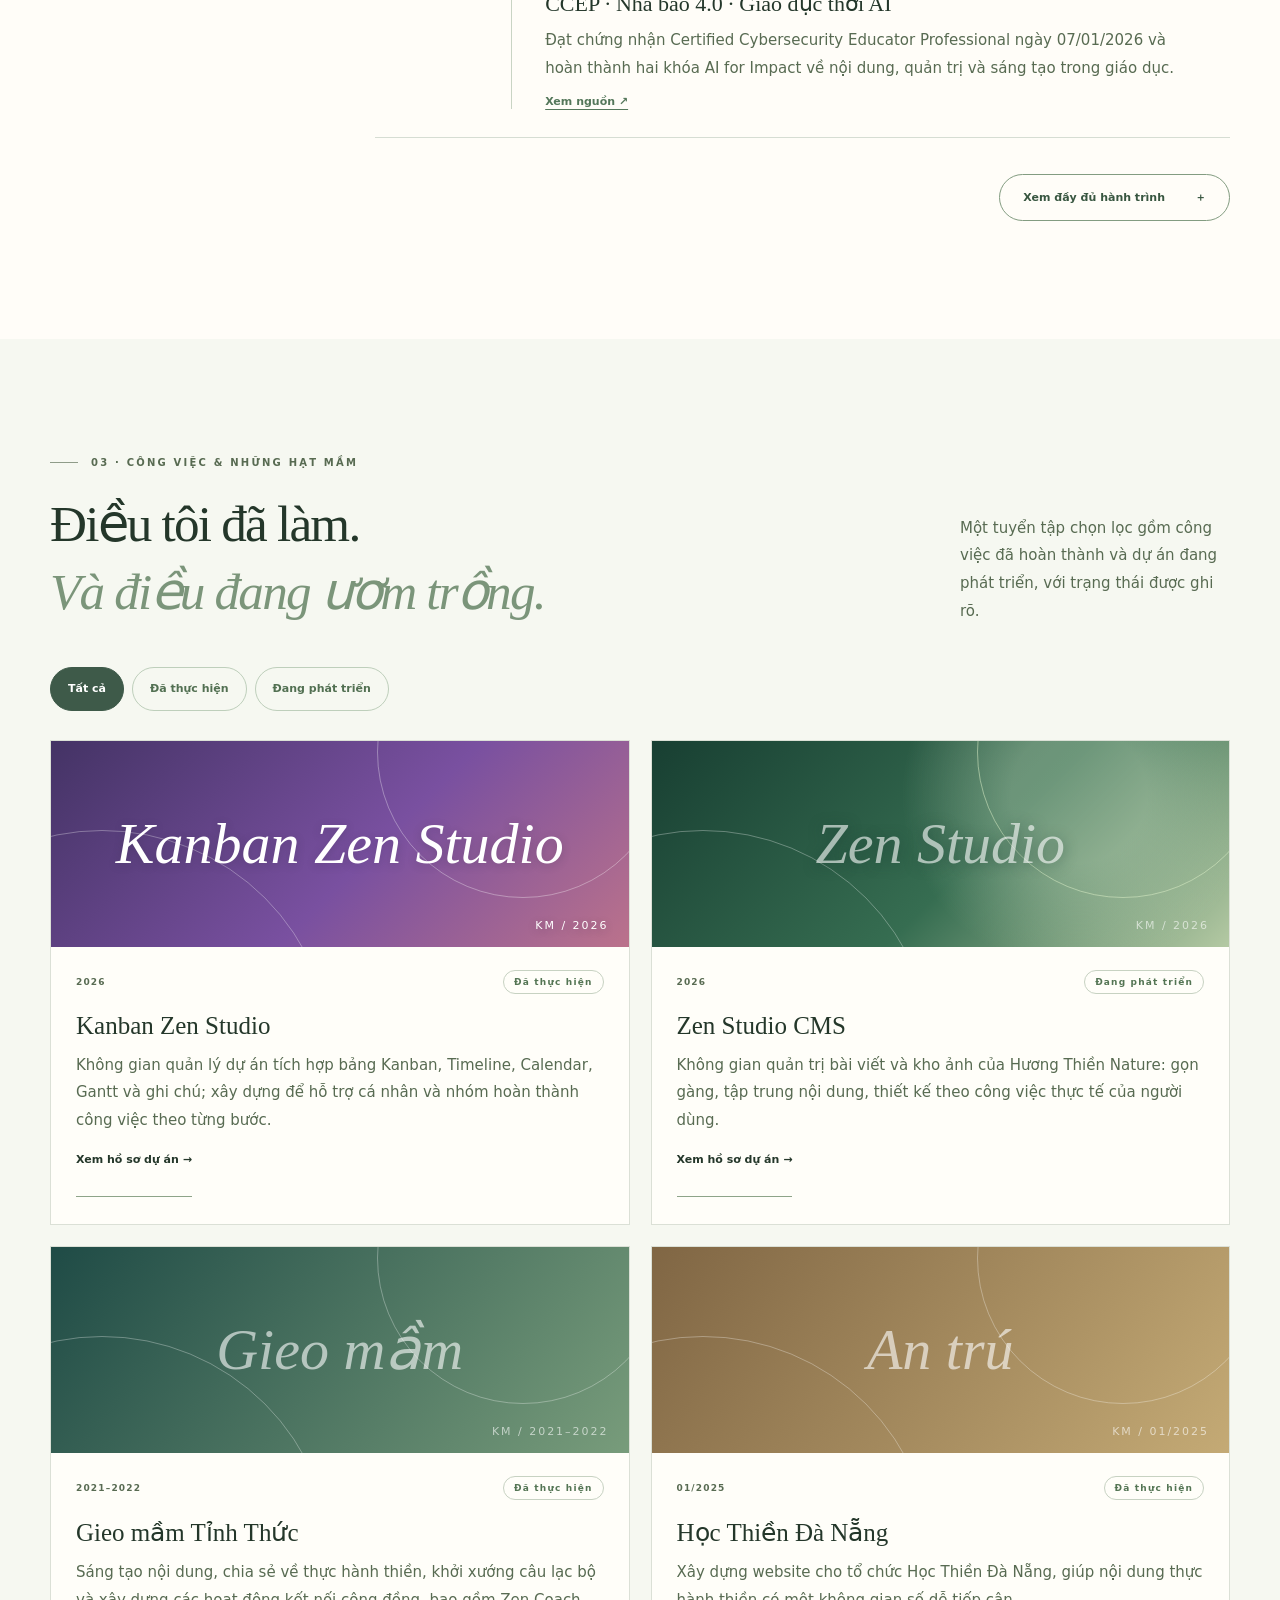
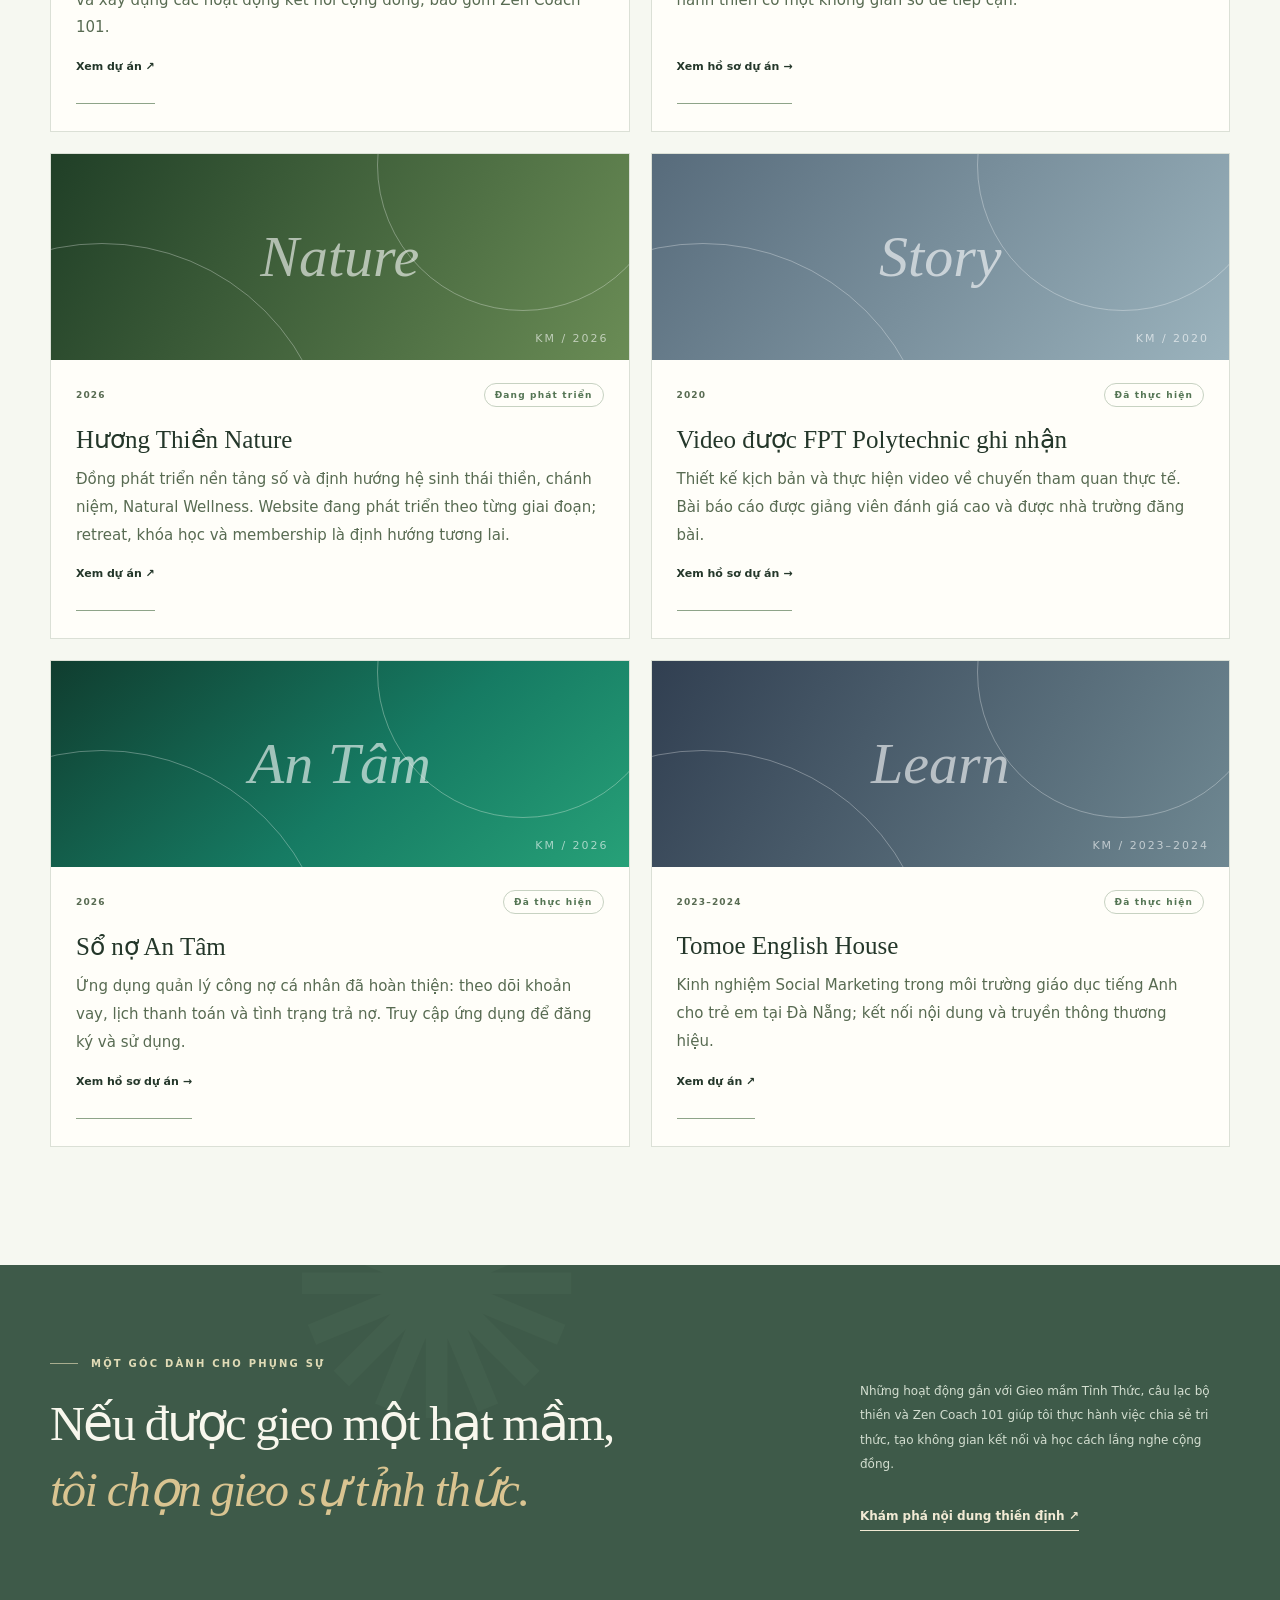
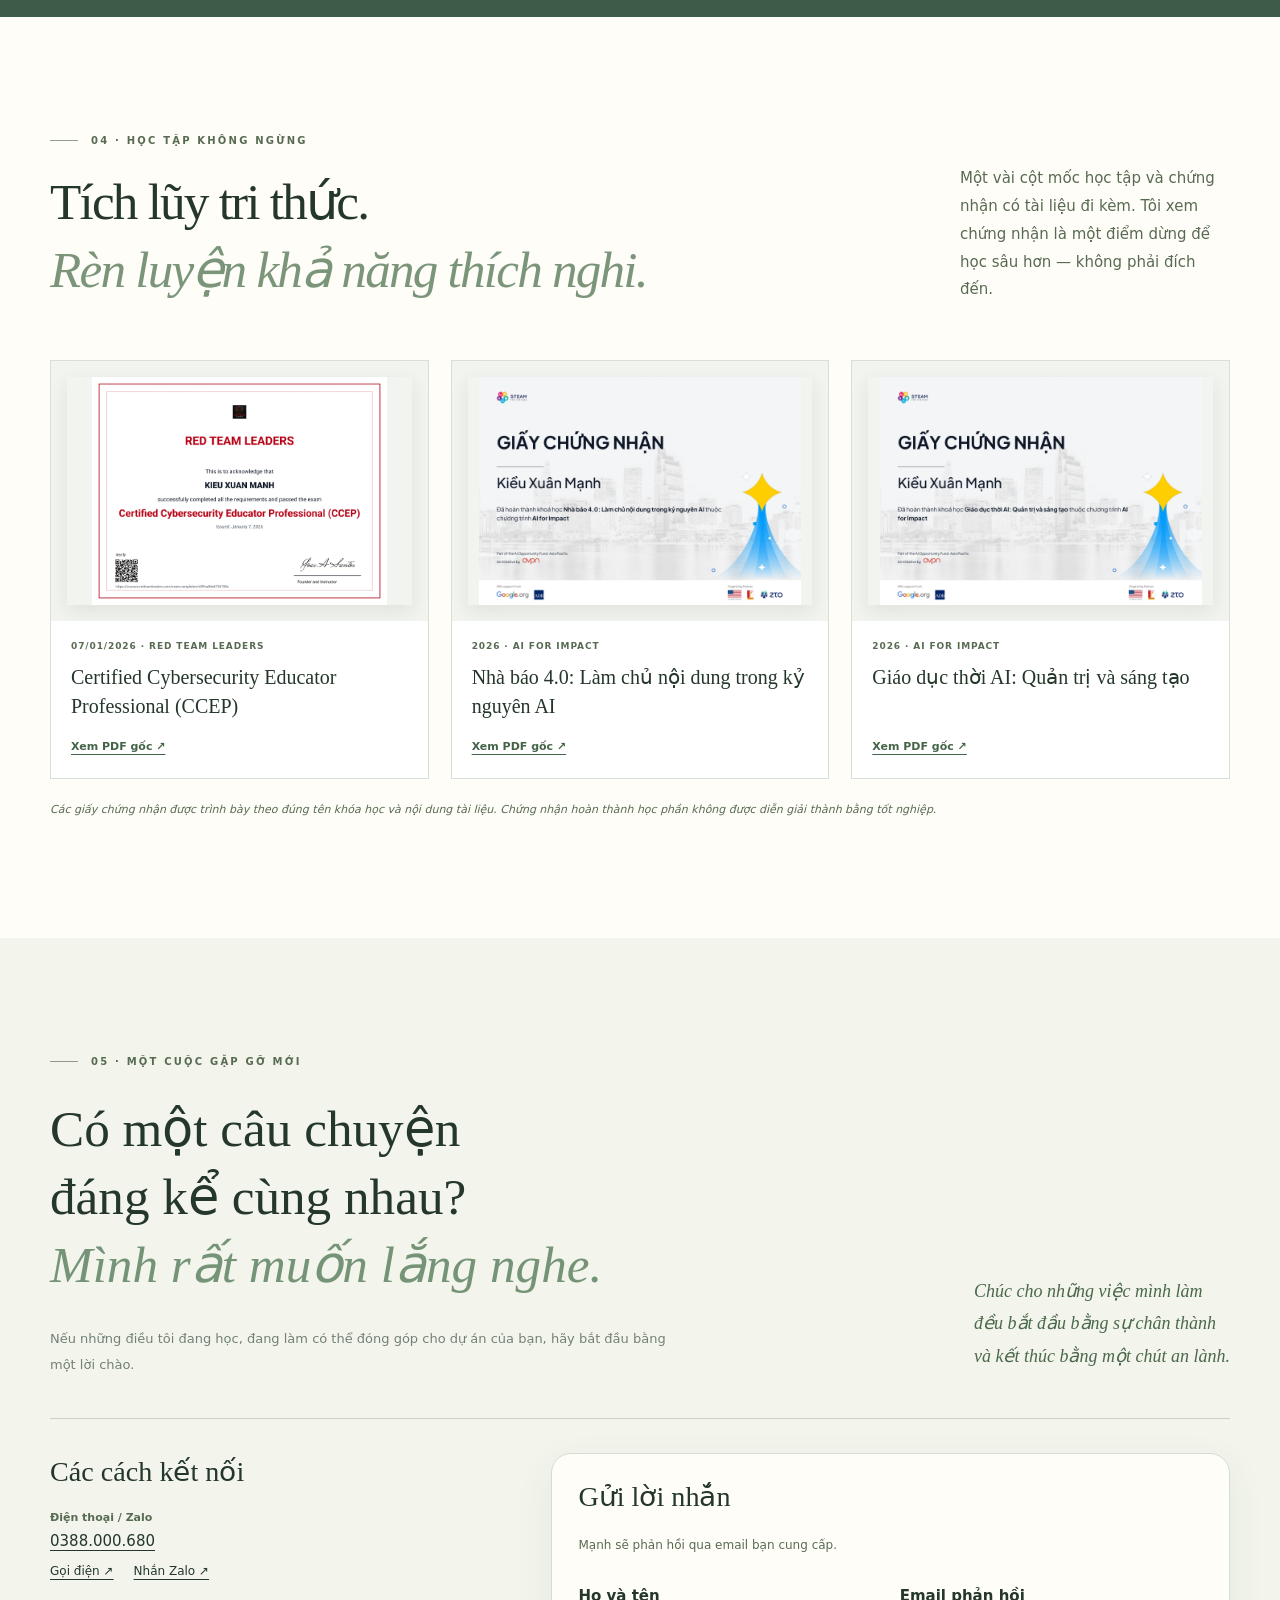
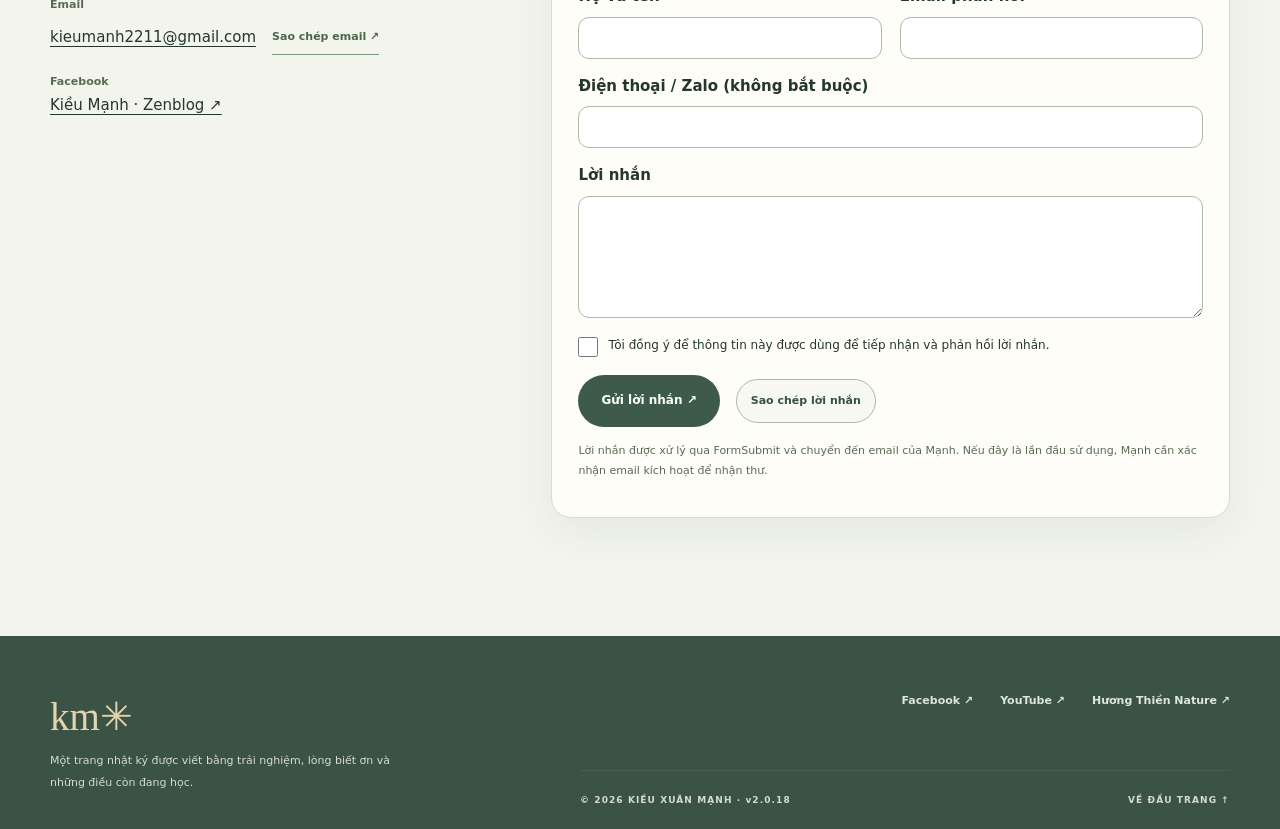
==== commit c2dcfcac: "Unify project stories and fix Kanban card contrast" ====
--- a/index.html
+++ b/index.html
@@ -11,10 +11,10 @@
   <meta property="og:title" content="Kiều Xuân Mạnh — Hành trình sống & kiến tạo" />
   <meta property="og:description" content="Học hỏi suốt đời. Sáng tạo có trách nhiệm. Phụng sự bằng những việc làm cụ thể." />
   <title>Kiều Xuân Mạnh — Hành trình sống & kiến tạo</title>
-  <link rel="stylesheet" href="styles.css?v=2.0.17" />
-  <link rel="stylesheet" href="audio-player.css?v=2.0.17" />
+  <link rel="stylesheet" href="styles.css?v=2.0.18" />
+  <link rel="stylesheet" href="audio-player.css?v=2.0.18" />
   <link rel="icon" href="assets/favicon.svg" type="image/svg+xml" />
-<link rel="stylesheet" href="v2.css?v=2.0.17"><meta name="portfolio-version" content="2.0.17"><meta property="og:image" content="https://kieumanh.github.io/Portfolio/assets/kieu-manh-portrait.jpg"></head>
+<link rel="stylesheet" href="v2.css?v=2.0.18"><meta name="portfolio-version" content="2.0.18"><meta property="og:image" content="https://kieumanh.github.io/Portfolio/assets/kieu-manh-portrait.jpg"></head>
 <body>
   <a class="skip-link" href="#content">Chuyển đến nội dung chính</a>
   <div class="page-progress" id="pageProgress" aria-hidden="true"></div>
@@ -126,7 +126,7 @@
       </div>
     </section>
   </main>
-  <footer class="footer"><div class="container footer-grid"><div><span class="footer-mark">km✳</span><p data-i18n="footerP">Một trang nhật ký được viết bằng trải nghiệm, lòng biết ơn và những điều còn đang học.</p></div><div class="footer-right"><div class="footer-social"><a href="https://www.facebook.com/kieumanh.zenblog/" target="_blank" rel="noopener noreferrer">Facebook ↗</a><a href="https://www.youtube.com/@minhtrietthiendinh" target="_blank" rel="noopener noreferrer">YouTube ↗</a><a href="https://huongthiennature.com/vi/" target="_blank" rel="noopener noreferrer">Hương Thiền Nature ↗</a></div><div class="footer-bottom"><span>© 2026 KIỀU XUÂN MẠNH · v2.0.17</span><a href="#top" data-i18n="backTop">VỀ ĐẦU TRANG ↑</a></div></div></div></footer>
+  <footer class="footer"><div class="container footer-grid"><div><span class="footer-mark">km✳</span><p data-i18n="footerP">Một trang nhật ký được viết bằng trải nghiệm, lòng biết ơn và những điều còn đang học.</p></div><div class="footer-right"><div class="footer-social"><a href="https://www.facebook.com/kieumanh.zenblog/" target="_blank" rel="noopener noreferrer">Facebook ↗</a><a href="https://www.youtube.com/@minhtrietthiendinh" target="_blank" rel="noopener noreferrer">YouTube ↗</a><a href="https://huongthiennature.com/vi/" target="_blank" rel="noopener noreferrer">Hương Thiền Nature ↗</a></div><div class="footer-bottom"><span>© 2026 KIỀU XUÂN MẠNH · v2.0.18</span><a href="#top" data-i18n="backTop">VỀ ĐẦU TRANG ↑</a></div></div></div></footer>
   <dialog id="certDialog" class="cert-dialog" aria-labelledby="dialogTitle"><div class="dialog-top"><strong id="dialogTitle">Chứng nhận</strong><button class="dialog-close" id="dialogClose" type="button" aria-label="Đóng">✕</button></div><img id="dialogImage" alt="" /><div class="dialog-bottom"><a id="dialogPdf" href="#" target="_blank" rel="noopener noreferrer" class="btn btn-dark">Xem PDF gốc ↗</a></div></dialog>
   <audio id="ambientAudio" src="/Portfolio/assets/hiro-background.mp3" preload="none" loop></audio>
   <div class="music-controls" id="musicControls" data-tone="dark">
@@ -140,8 +140,8 @@
   <div id="volumePanel" class="volume-panel" hidden><div class="volume-heading"><label for="musicVolume" id="volumeLabel">Âm lượng</label><output id="volumeValue" for="musicVolume">34%</output></div><input id="musicVolume" type="range" min="0" max="100" step="1" value="34" aria-valuetext="34%" /></div>
   </div>
   <button id="backToTop" type="button" class="back-to-top" aria-label="Về đầu trang" aria-hidden="true" tabindex="-1" title="Về đầu trang">↑</button>
-  <script src="script.js?v=2.0.17" defer></script>
-  <script src="audio-player.js?v=2.0.17" defer></script>
-  <script src="contact-form.js?v=2.0.17" defer></script>
+  <script src="script.js?v=2.0.18" defer></script>
+  <script src="audio-player.js?v=2.0.18" defer></script>
+  <script src="contact-form.js?v=2.0.18" defer></script>
 </body>
 </html>
--- a/v2.css
+++ b/v2.css
@@ -572,3 +572,4 @@
 .v2-art.zen-studio:before,.project-art.zen-studio:before{border-color:#dbeec788!important}
 .v2-art.zen-studio span,.project-art.zen-studio>span:first-child{font-family:var(--serif,Georgia,serif);text-shadow:0 2px 13px #183b3280}
 @media(min-width:1101px){.v2-featured .v2-feature-grid{grid-template-columns:repeat(3,minmax(0,1fr))}}
+.project-art.kanban-studio,.v2-art.kanban-studio{background:linear-gradient(135deg,#443365,#7950a0 55%,#bb728b);color:#fff}.project-art.kanban-studio span,.v2-art.kanban-studio span{color:#fff;text-shadow:0 2px 8px #352a4440}.project-art.kanban-studio:before,.v2-art.kanban-studio:before{border-color:#ffffff55}.project-art.kanban-studio .art-corner{color:#fff}
